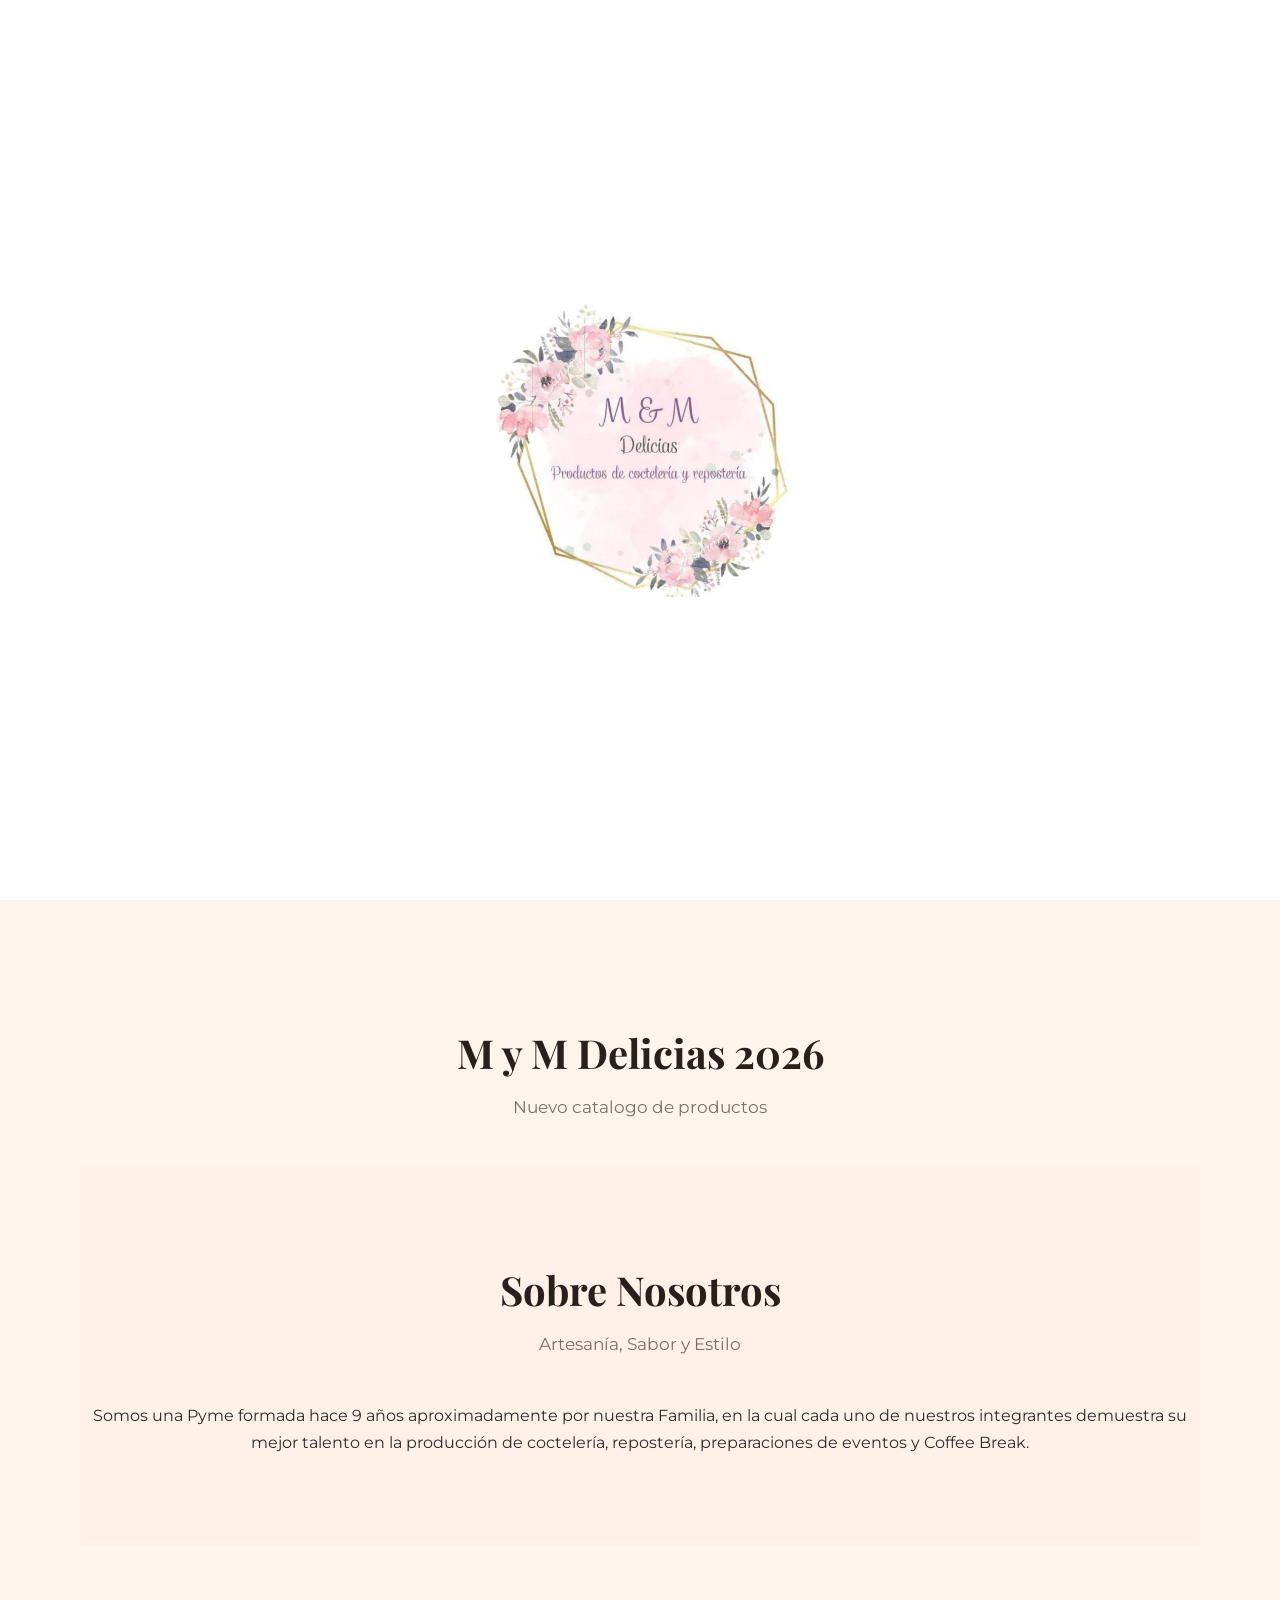
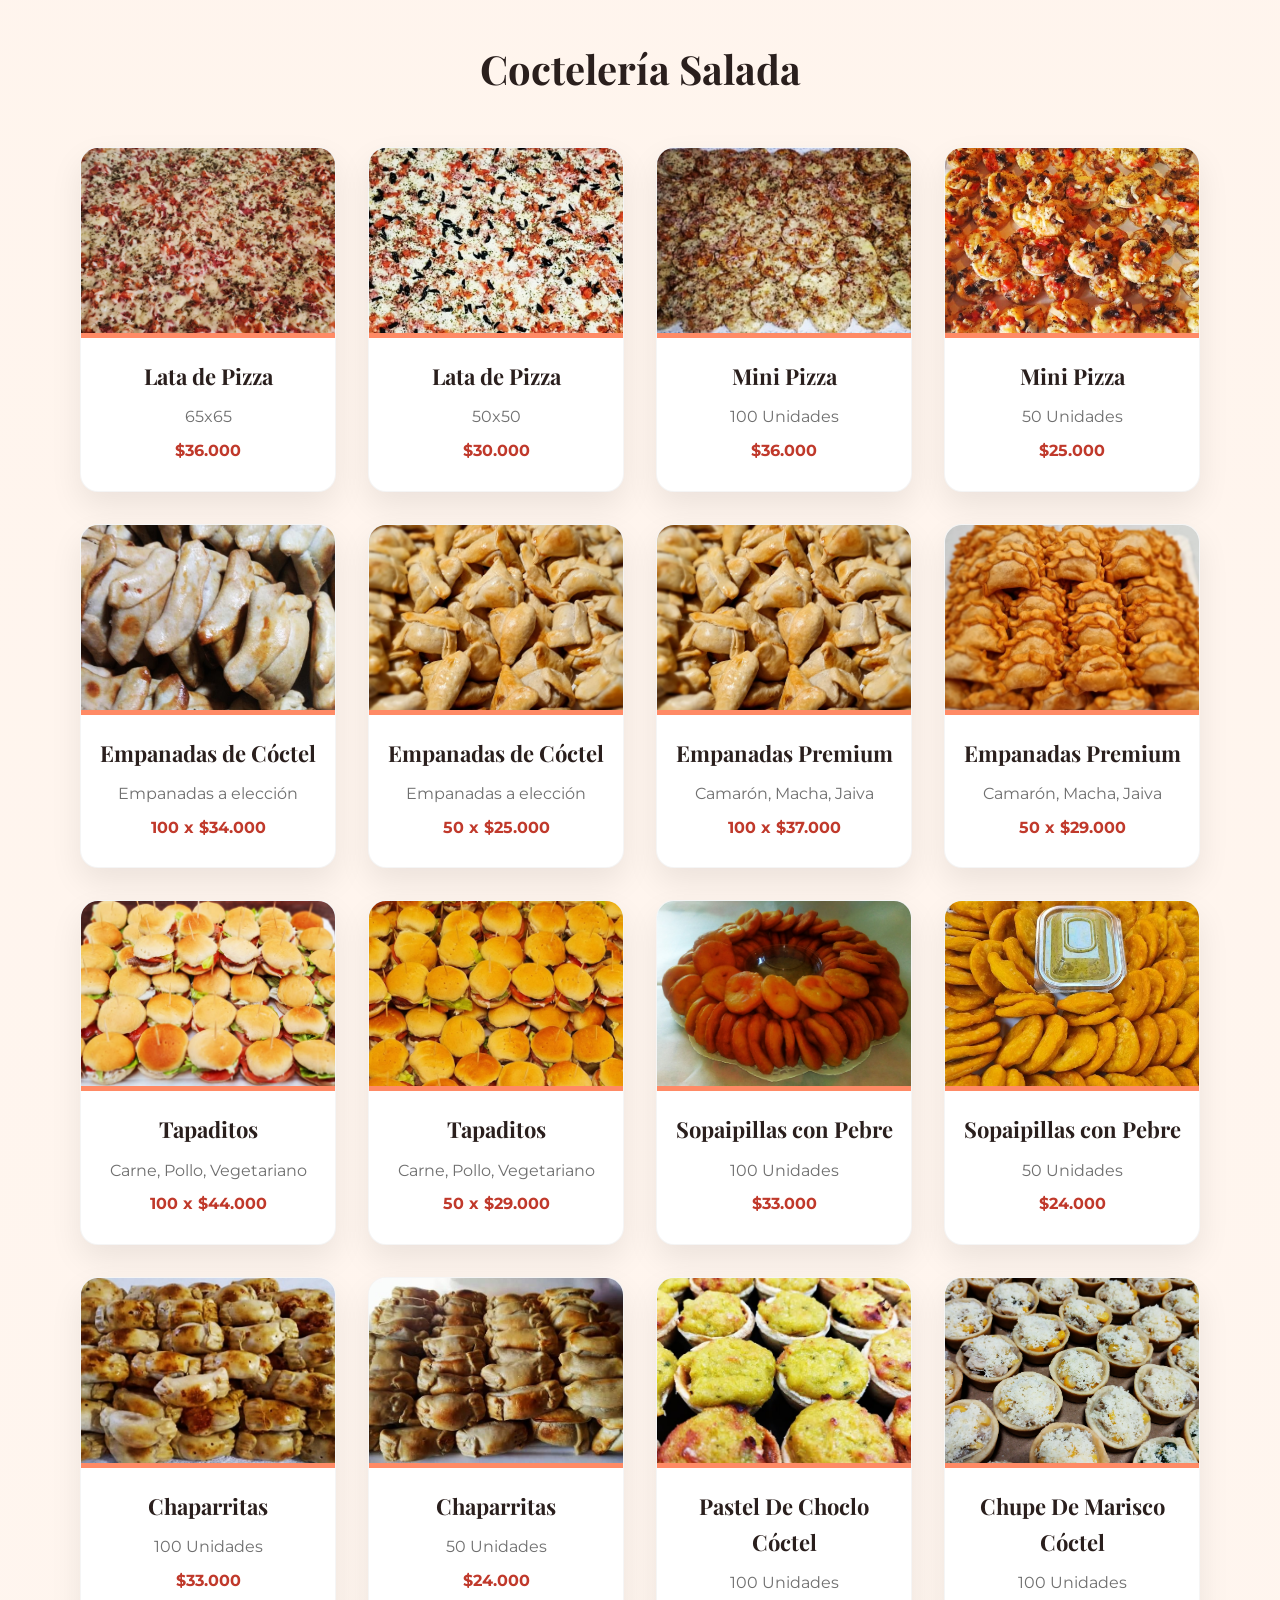
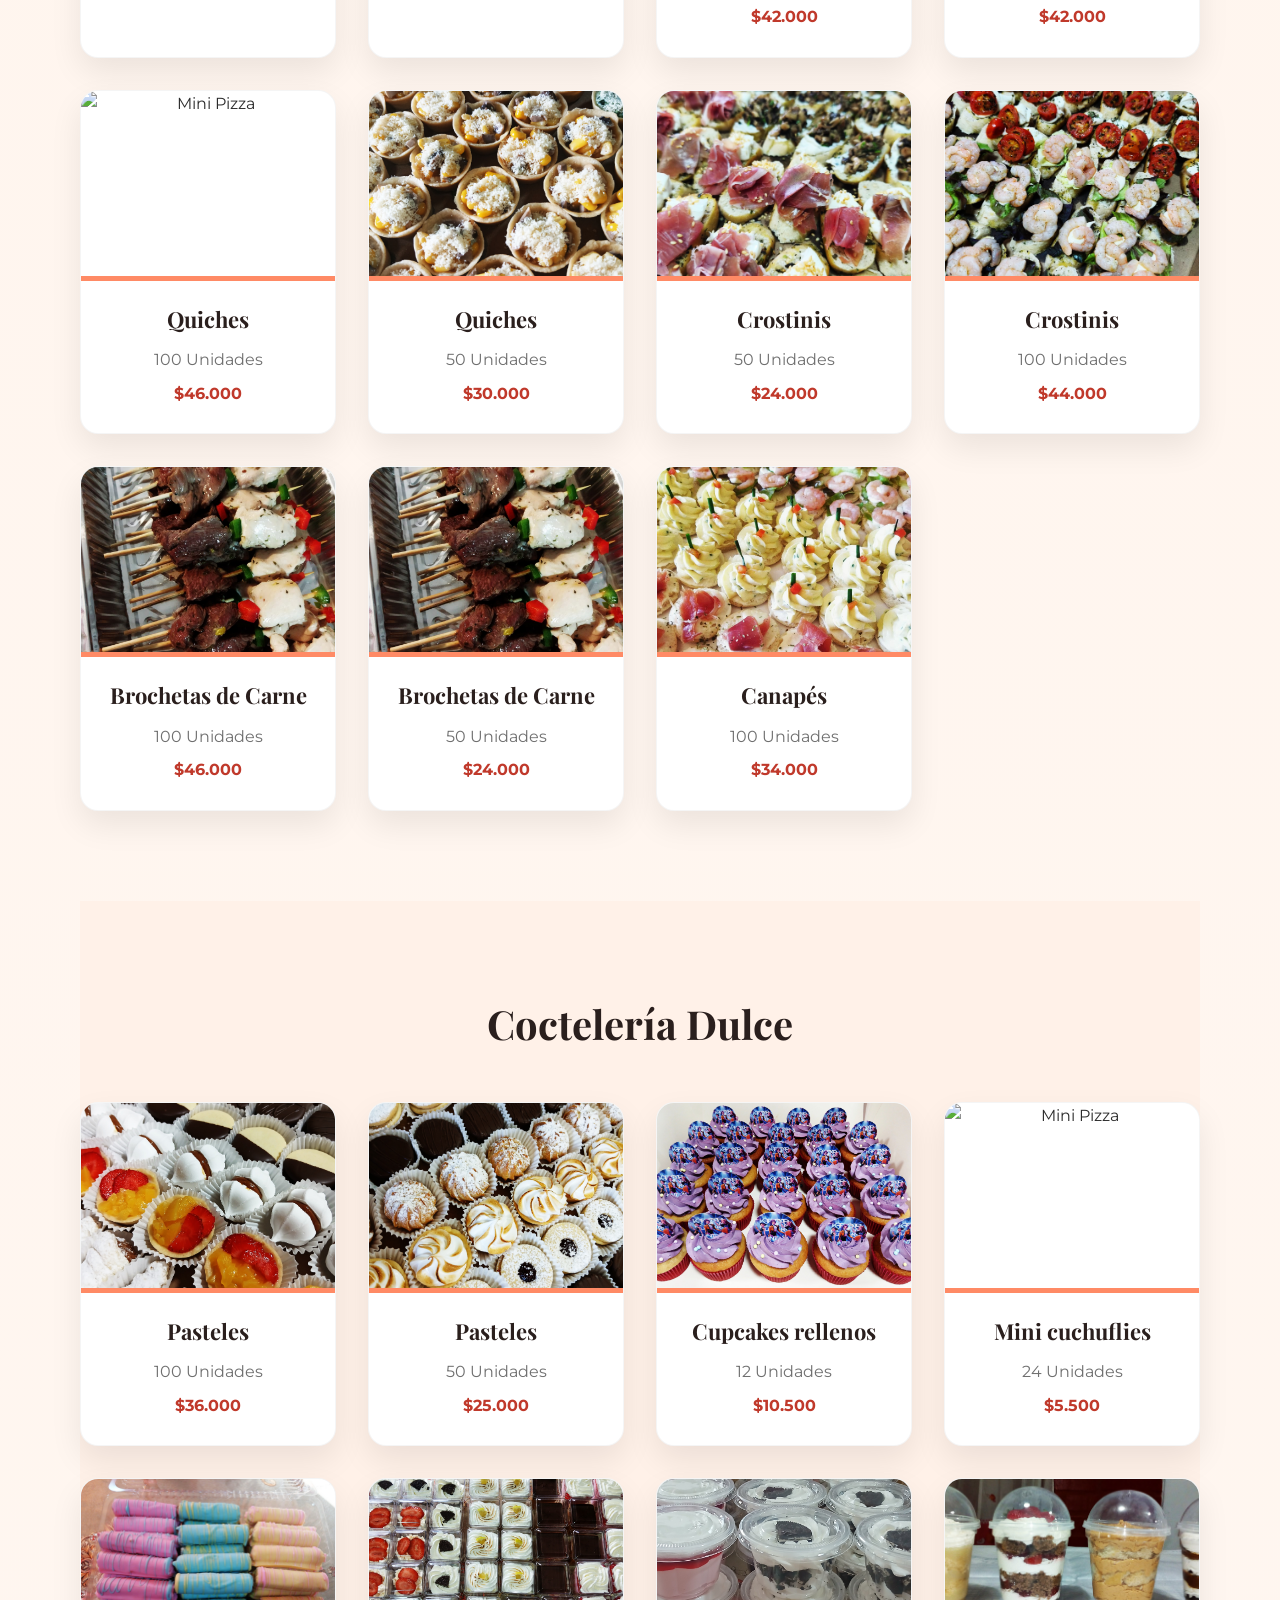
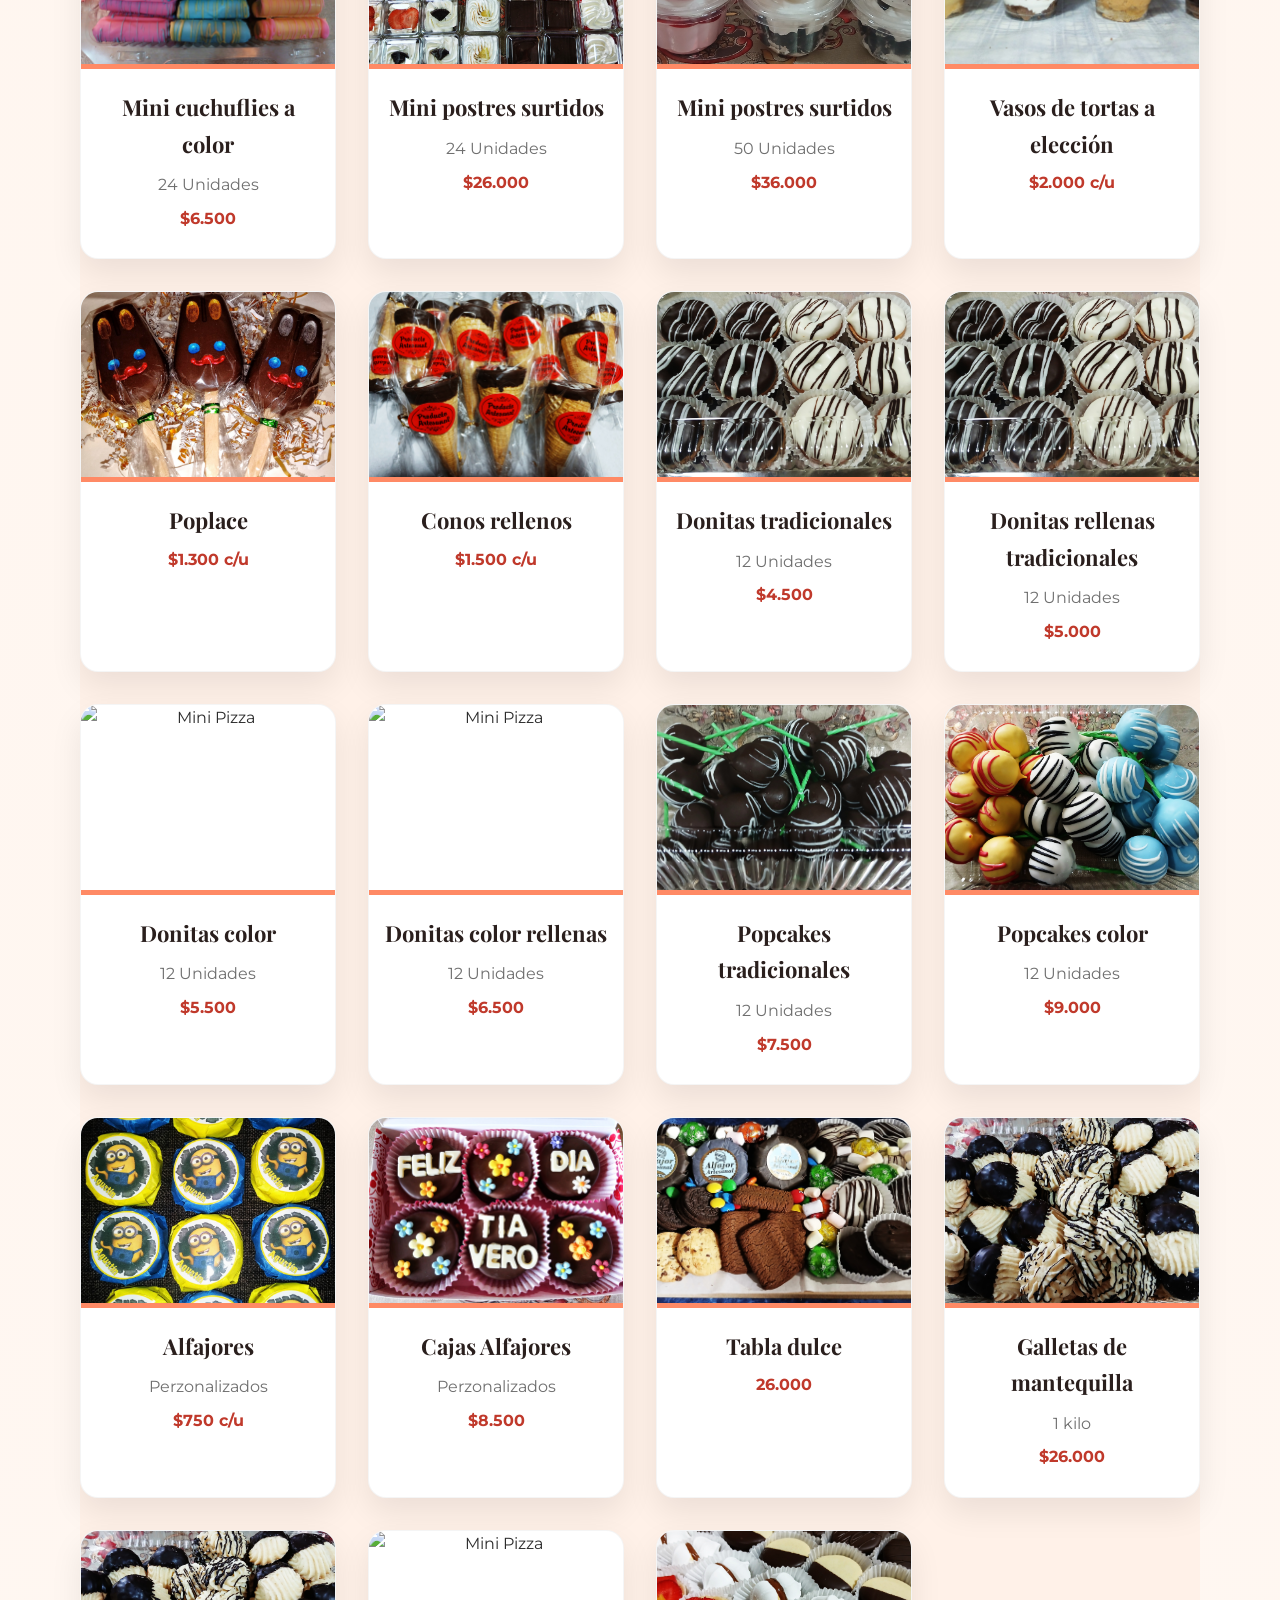
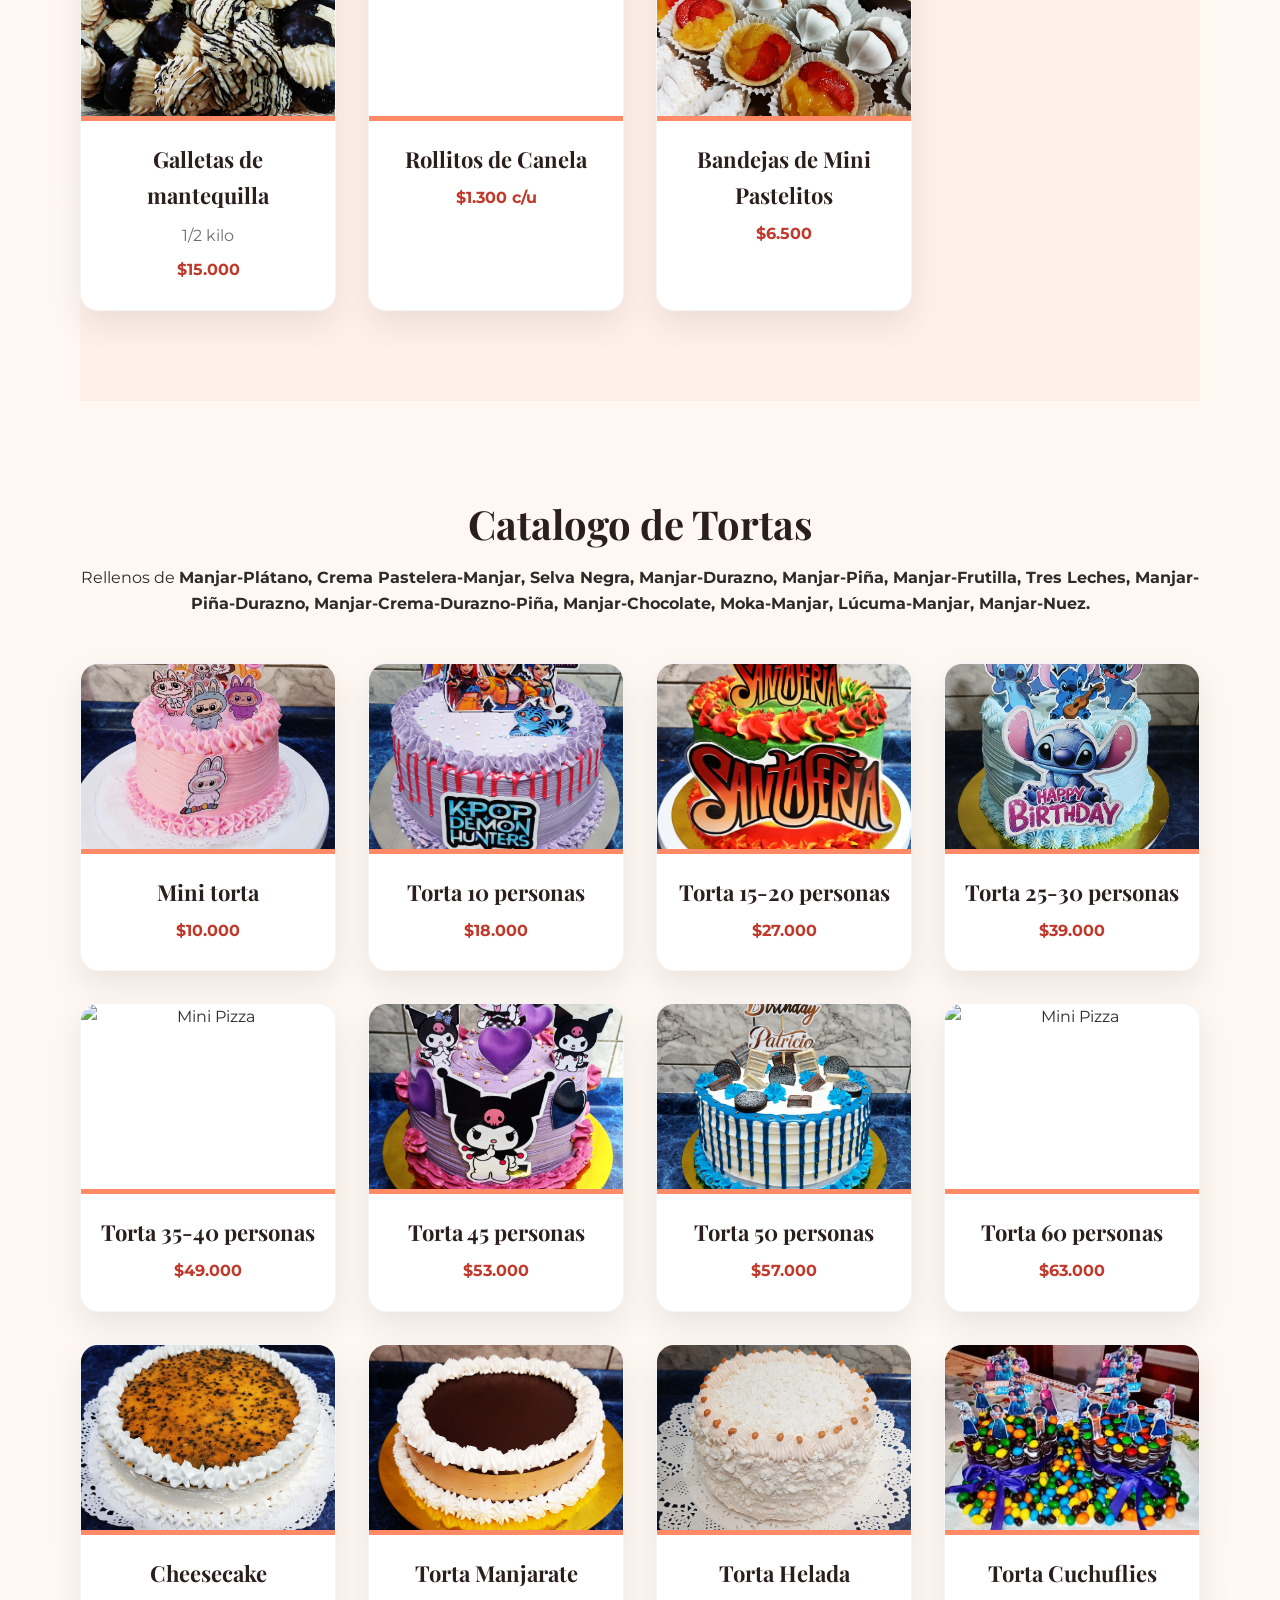
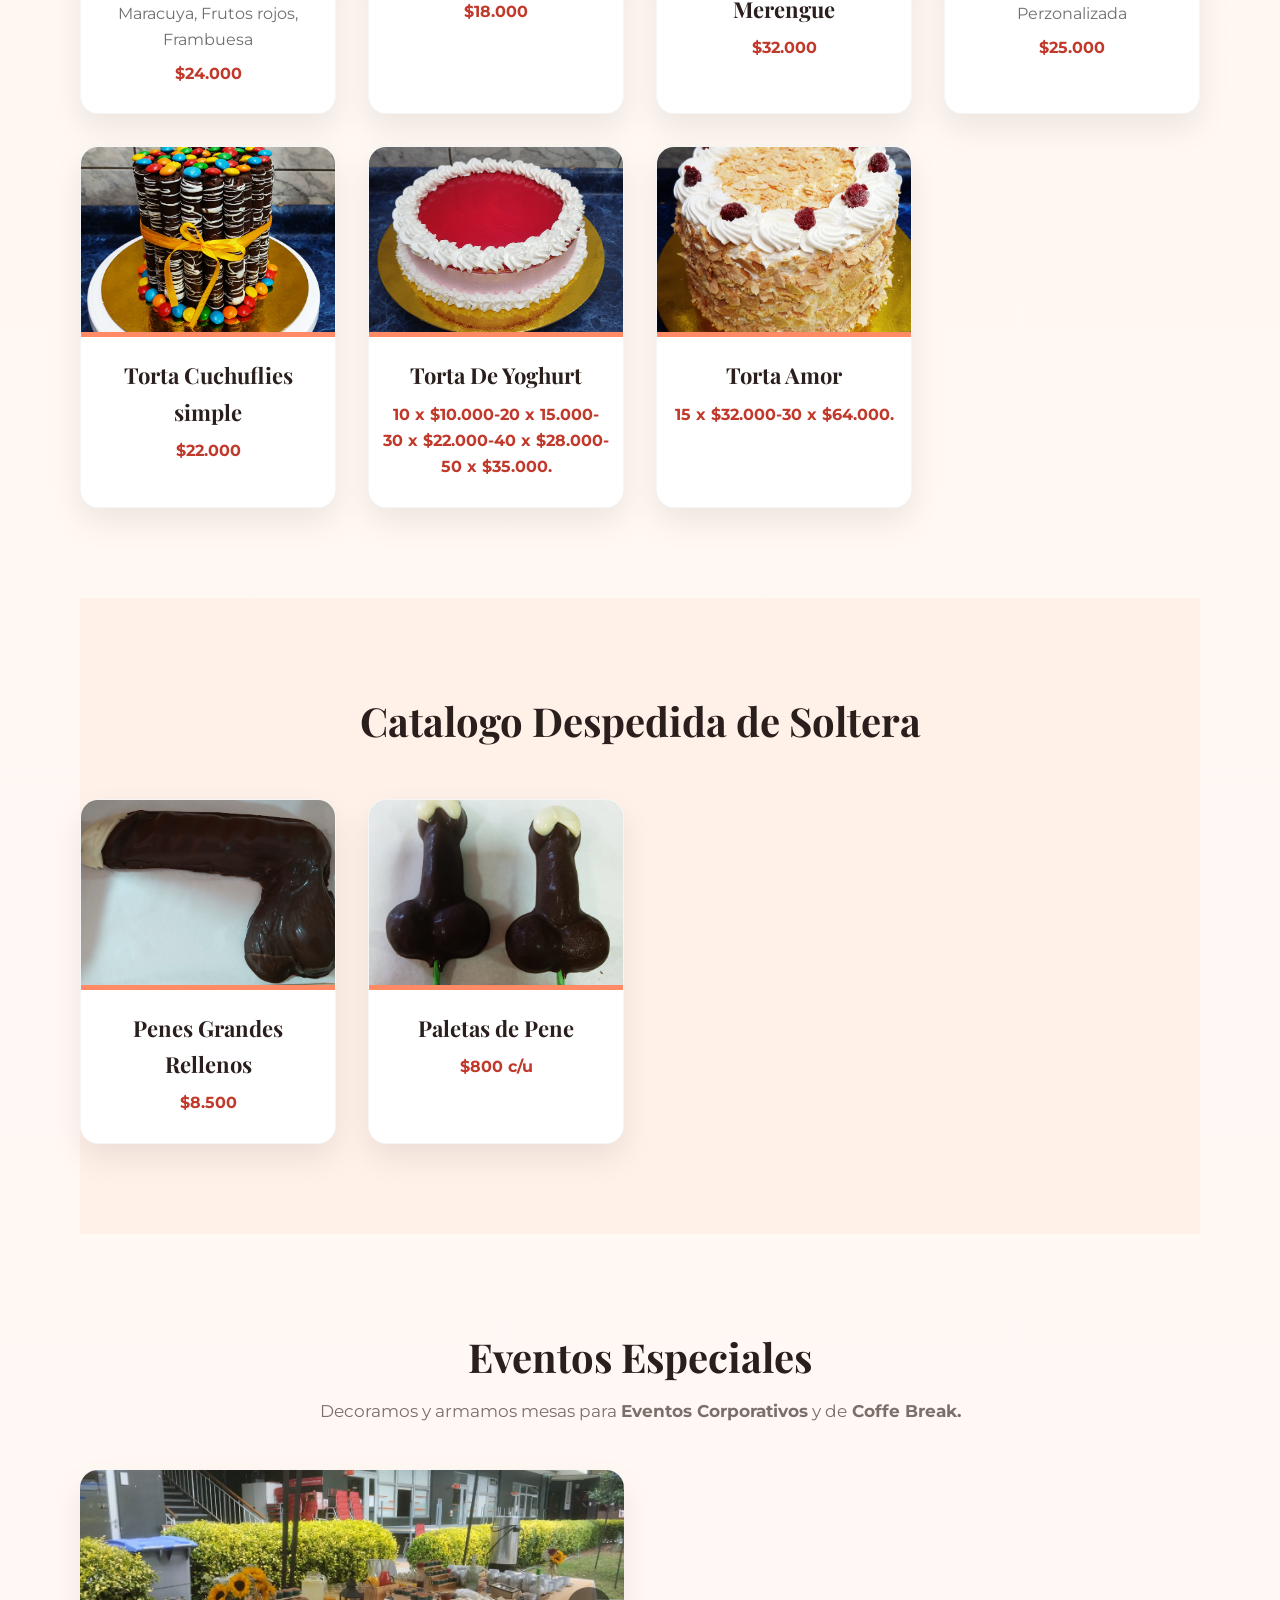
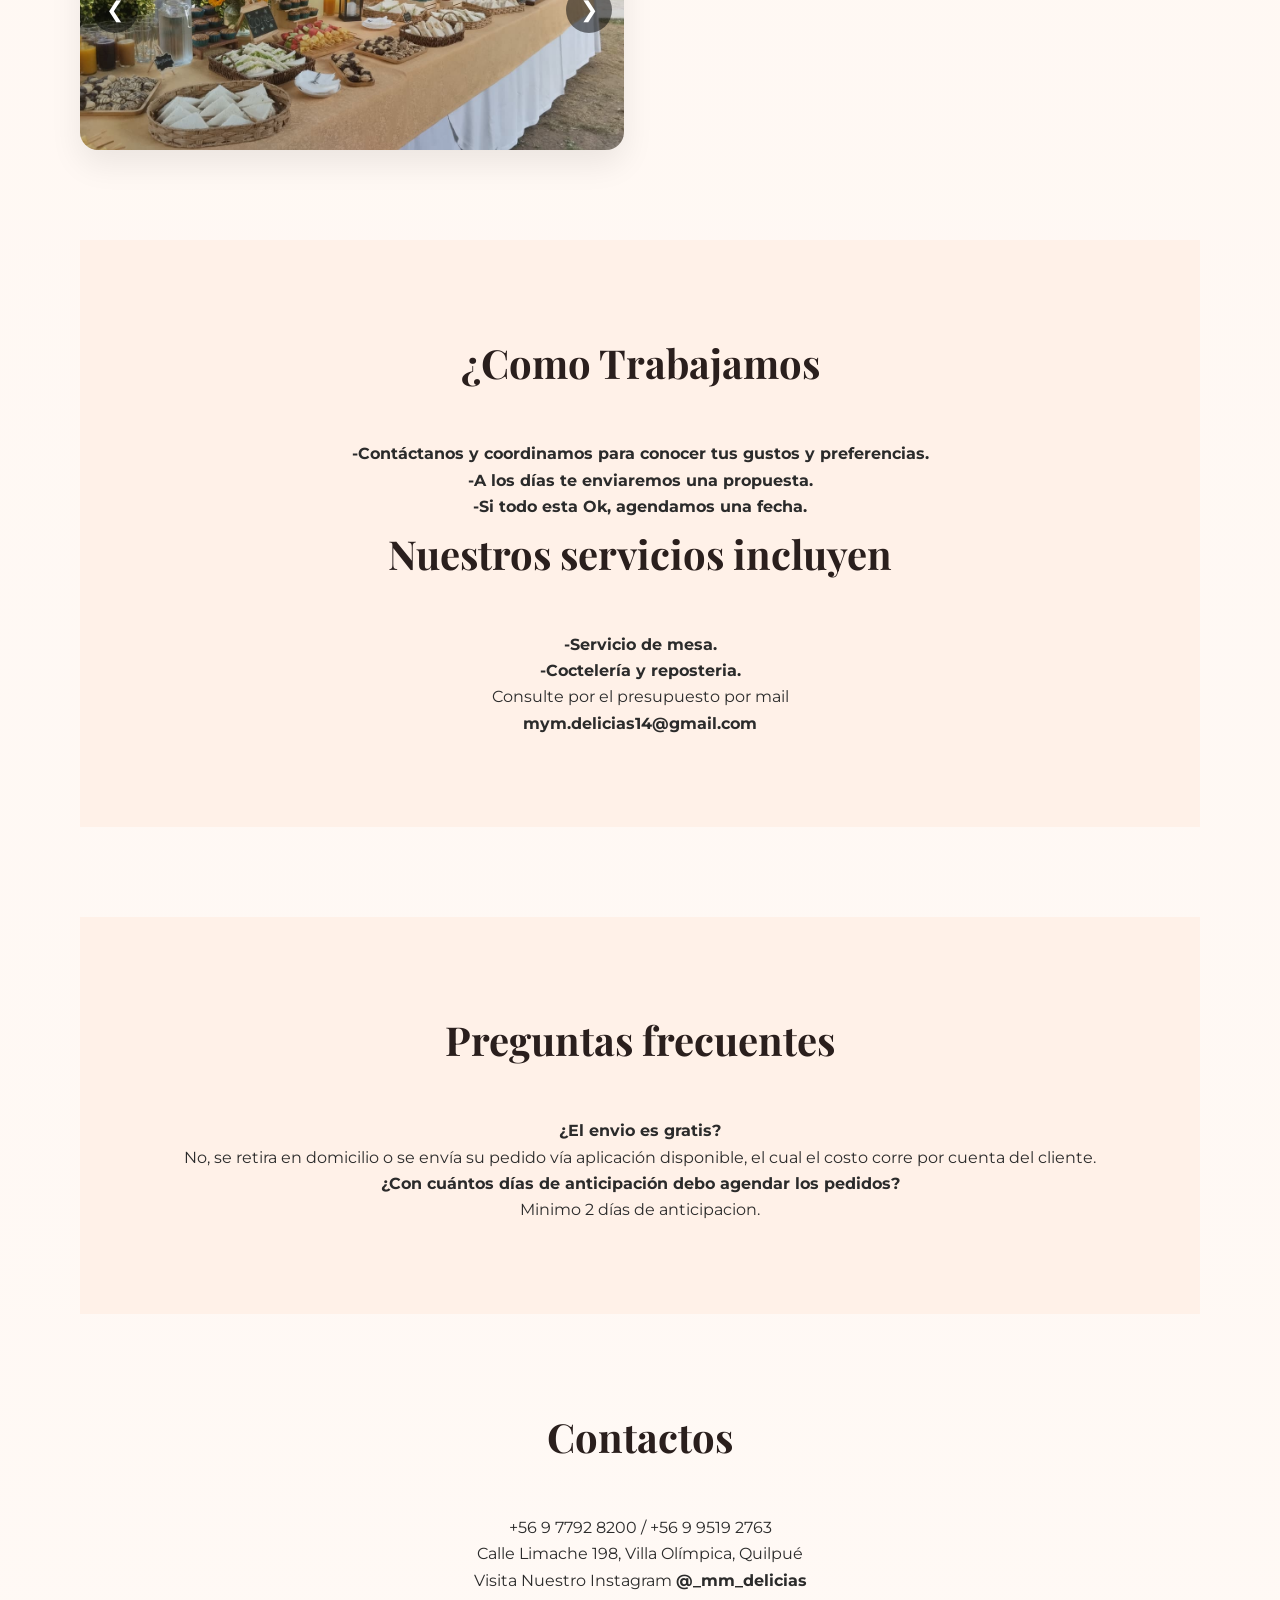
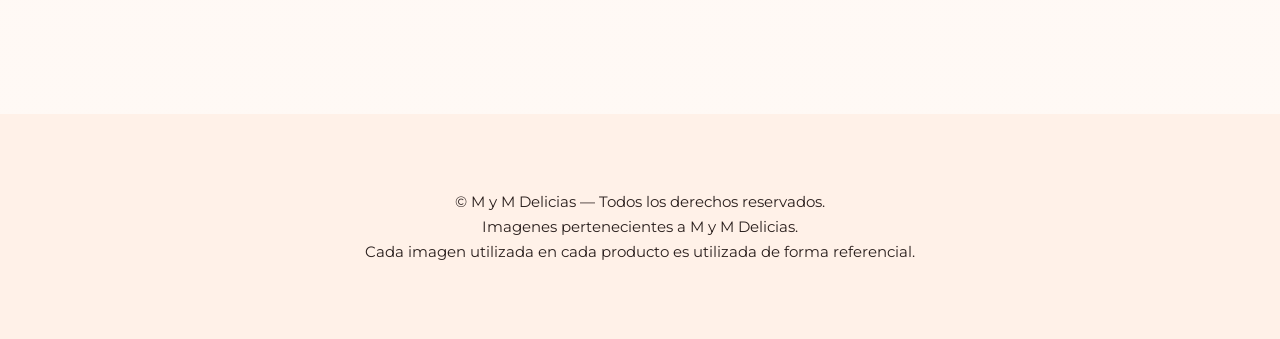
==== index.html @ 72df2231 "logo" ====
<!doctype html>
<html lang="es">

<head>
    <meta charset="utf-8" />
    <meta name="viewport" content="width=device-width, initial-scale=1" />
    <title>M y M Delicias — Repostería y Coctelería</title>

    <link rel="preconnect" href="https://fonts.googleapis.com">
    <link
        href="https://fonts.googleapis.com/css2?family=Montserrat:wght@300;400;600;700&family=Playfair+Display:wght@400;700&display=swap"
        rel="stylesheet">

    <link rel="stylesheet" href="style.css">
</head>

<body>
    <!-- SECCIÓN LOGO INICIAL -->
<section class="hero-logo">
  <img src="assets/logo.jpg" alt="Logo del sitio" class="logo-principal">
</section>


    <main class="container">
        <section id="sobre" class="section">
            <div class="section-head">
                <h2>M y M Delicias 2026</h2>
                <div class="muted">Nuevo catalogo de productos</div>
            </div>

            <section id="sobre" class="section">
                <div class="section-head">
                    <h2>Sobre Nosotros</h2>
                    <div class="muted">Artesanía, Sabor y Estilo</div>
                </div>

                <p>
                    Somos una Pyme formada hace 9 años aproximadamente por nuestra Familia, en la cual cada uno de
                    nuestros
                    integrantes demuestra su mejor talento en la producción de coctelería, repostería, preparaciones de
                    eventos y Coffee Break.
                </p>
            </section>

            <section id="salada" class="section">
                <div class="section-head">
                    <h2>Coctelería Salada</h2>
                </div>

                <div class="cards">

                    <article class="card">
                        <img src="assets/latapizza.jpeg" class="card-img" alt="Canapés">
                        <h4>Lata de Pizza</h4>
                        <p>65x65</p>
                        <p class="precio">$36.000</p>
                    </article>

                    <article class="card">
                        <img src="assets/latapizza2.jpeg" class="card-img" alt="Canapés">
                        <h4>Lata de Pizza</h4>
                        <p>50x50</p>
                        <p class="precio">$30.000</p>
                    </article>

                    <article class="card">
                        <img src="assets/minipizza.jpeg" class="card-img" alt="Canapés">
                        <h4>Mini Pizza</h4>
                        <p>100 Unidades</p>
                        <p class="precio"> $36.000</p>
                    </article>

                    <article class="card">
                        <img src="assets/minipizza2.jpeg" class="card-img" alt="Canapés">
                        <h4>Mini Pizza</h4>
                        <p>50 Unidades</p>
                        <p class="precio"> $25.000</p>
                    </article>


                    <article class="card">
                        <img src="assets/empanadas1.jpeg" class="card-img" alt="Empanadas">
                        <h4>Empanadas de Cóctel</h4>
                        <p>Empanadas a elección</p>
                        <p class="precio">100 x $34.000</p>
                    </article>

                    <article class="card">
                        <img src="assets/empanadas2.jpeg" class="card-img" alt="Empanadas">
                        <h4>Empanadas de Cóctel</h4>
                        <p>Empanadas a elección</p>
                        <p class="precio">50 x $25.000</p>
                    </article>

                    <article class="card">
                        <img src="assets/empanadas2.jpeg" class="card-img" alt="Tapaditos">
                        <h4>Empanadas Premium</h4>
                        <p>Camarón, Macha, Jaiva</p>
                        <p class="precio">100 x $37.000</p>
                    </article>

                    <article class="card">
                        <img src="assets/empanadas3.jpeg" class="card-img" alt="Tapaditos">
                        <h4>Empanadas Premium</h4>
                        <p>Camarón, Macha, Jaiva</p>
                        <p class="precio">50 x $29.000</p>
                    </article>

                    <article class="card">
                        <img src="assets/tapaditos2.jpeg" class="card-img" alt="Mini Pizza">
                        <h4>Tapaditos</h4>
                        <p>Carne, Pollo, Vegetariano</p>
                        <p class="precio">100 x $44.000</p>
                    </article>

                    <article class="card">
                        <img src="assets/tapaditos1.jpeg" class="card-img" alt="Mini Pizza">
                        <h4>Tapaditos</h4>
                        <p>Carne, Pollo, Vegetariano</p>
                        <p class="precio">50 x $29.000</p>
                    </article>

                    <article class="card">
                        <img src="assets/sopapebre.jpg" class="card-img" alt="Tabla de quesos">
                        <h4>Sopaipillas con Pebre</h4>
                        <p>100 Unidades</p>
                        <p class="precio"> $33.000</p>
                    </article>
                    <article class="card">
                        <img src="assets/sopaipebre.jpeg" class="card-img" alt="Tabla de quesos">
                        <h4>Sopaipillas con Pebre</h4>
                        <p>50 Unidades</p>
                        <p class="precio"> $24.000</p>
                    </article>

                    <article class="card">
                        <img src="assets/chaparritas.jpeg" class="card-img" alt="Mini Pizza">
                        <h4>Chaparritas</h4>
                        <p>100 Unidades</p>
                        <p class="precio"> $33.000</p>
                    </article>
                    <article class="card">
                        <img src="assets/chapa.jpg" class="card-img" alt="Mini Pizza">
                        <h4>Chaparritas</h4>
                        <p>50 Unidades</p>
                        <p class="precio"> $24.000</p>
                    </article>

                    <article class="card">
                        <img src="assets/pastelchoclo.jpg" class="card-img" alt="Mini Pizza">
                        <h4>Pastel De Choclo Cóctel</h4>
                        <p>100 Unidades</p>
                        <p class="precio">$42.000</p>
                    </article>

                    <article class="card">
                        <img src="assets/chupe.jpg" class="card-img" alt="Mini Pizza">
                        <h4>Chupe De Marisco Cóctel</h4>
                        <p>100 Unidades</p>
                        <p class="precio">$42.000</p>
                    </article>

                    <article class="card">
                        <img src="assets/quiches.jpg" class="card-img" alt="Mini Pizza">
                        <h4>Quiches</h4>
                        <p>100 Unidades</p>
                        <p class="precio">$46.000</p>
                    </article>
                    <article class="card">
                        <img src="assets/quices.jpg" class="card-img" alt="Mini Pizza">
                        <h4>Quiches</h4>
                        <p>50 Unidades</p>
                        <p class="precio">$30.000</p>
                    </article>
                    <article class="card">
                        <img src="assets/crostinis2.jpeg" class="card-img" alt="Mini Pizza">
                        <h4>Crostinis</h4>
                        <p>50 Unidades</p>
                        <p class="precio">$24.000</p>
                    </article>
                    <article class="card">
                        <img src="assets/crostinis.jpeg" class="card-img" alt="Mini Pizza">
                        <h4>Crostinis</h4>
                        <p>100 Unidades</p>
                        <p class="precio">$44.000</p>
                    </article>
                    <article class="card">
                        <img src="assets/carne.jpeg" class="card-img" alt="Mini Pizza">
                        <h4>Brochetas de Carne</h4>
                        <p>100 Unidades</p>
                        <p class="precio">$46.000</p>
                    </article>
                    <article class="card">
                        <img src="assets/carne.jpeg" class="card-img" alt="Mini Pizza">
                        <h4>Brochetas de Carne</h4>
                        <p>50 Unidades</p>
                        <p class="precio">$24.000</p>
                    </article>
                    <article class="card">
                        <img src="assets/canapes.jpeg" class="card-img" alt="Mini Pizza">
                        <h4>Canapés</h4>
                        <p>100 Unidades</p>
                        <p class="precio">$34.000</p>
                    </article>



                </div>
            </section>

            <section id="dulce" class="section">
                <div class="section-head">
                    <h2>Coctelería Dulce</h2>
                </div>

                <div class="cards">

                    <article class="card">
                        <img src="assets/pastelitos.jpg" class="card-img" alt="Mini Pizza">
                        <h4>Pasteles</h4>
                        <p>100 Unidades</p>
                        <p class="precio">$36.000</p>
                    </article>

                    <article class="card">
                        <img src="assets/pastelitos2.jpg" class="card-img" alt="Mini Pizza">
                        <h4>Pasteles</h4>
                        <p>50 Unidades</p>
                        <p class="precio">$25.000</p>
                    </article>

                    <article class="card">
                        <img src="assets/cupcake.jpg" class="card-img" alt="Mini Pizza">
                        <h4>Cupcakes rellenos</h4>
                        <p>12 Unidades</p>
                        <p class="precio">$10.500</p>
                    </article>
                    <article class="card">
                        <img src="assets/cuchutradi.jpg" class="card-img" alt="Mini Pizza">
                        <h4>Mini cuchuflies</h4>
                        <p>24 Unidades</p>
                        <p class="precio">$5.500</p>
                    </article>
                    <article class="card">
                        <img src="assets/cuchucolor.jpg" class="card-img" alt="Mini Pizza">
                        <h4>Mini cuchuflies a color</h4>
                        <p>24 Unidades</p>
                        <p class="precio">$6.500</p>
                    </article>
                    </article>
                    <article class="card">
                        <img src="assets/postres.jpg" class="card-img" alt="Mini Pizza">
                        <h4>Mini postres surtidos</h4>
                        <p>24 Unidades</p>
                        <p class="precio">$26.000</p>
                    </article>
                    </article>
                    <article class="card">
                        <img src="assets/postres50.jpg" class="card-img" alt="Mini Pizza">
                        <h4>Mini postres surtidos</h4>
                        <p>50 Unidades</p>
                        <p class="precio">$36.000</p>
                    </article>
                    </article>
                    <article class="card">
                        <img src="assets/tortasvaso.jpg" class="card-img" alt="Mini Pizza">
                        <h4>Vasos de tortas a elección</h4>
                        <p class="precio">$2.000 c/u</p>
                    </article>
                    </article>
                    <article class="card">
                        <img src="assets/poplide.jpg" class="card-img" alt="Mini Pizza">
                        <h4>Poplace</h4>
                        <p class="precio">$1.300 c/u</p>
                    </article>
                    </article>
                    <article class="card">
                        <img src="assets/conosrelleno.jpg" class="card-img" alt="Mini Pizza">
                        <h4>Conos rellenos</h4>
                        <p class="precio">$1.500 c/u</p>
                    </article>
                    </article>
                    <article class="card">
                        <img src="assets/donastradi.jpg" class="card-img" alt="Mini Pizza">
                        <h4>Donitas tradicionales</h4>
                        <p>12 Unidades</p>
                        <p class="precio">$4.500</p>
                    </article>
                    </article>
                    <article class="card">
                        <img src="assets/donastradi.jpg" class="card-img" alt="Mini Pizza">
                        <h4>Donitas rellenas tradicionales</h4>
                        <p>12 Unidades</p>
                        <p class="precio">$5.000</p>
                    </article>
                    </article>
                    <article class="card">
                        <img src="assets/donascolor.jpg" class="card-img" alt="Mini Pizza">
                        <h4>Donitas color</h4>
                        <p>12 Unidades</p>
                        <p class="precio">$5.500</p>
                    </article>
                    </article>
                    <article class="card">
                        <img src="assets/donascolor.jpg" class="card-img" alt="Mini Pizza">
                        <h4>Donitas color rellenas</h4>
                        <p>12 Unidades</p>
                        <p class="precio">$6.500</p>
                    </article>
                    </article>
                    <article class="card">
                        <img src="assets/popcaketradi.jpg" class="card-img" alt="Mini Pizza">
                        <h4>Popcakes tradicionales</h4>
                        <p>12 Unidades</p>
                        <p class="precio">$7.500</p>
                    </article>
                    </article>
                    <article class="card">
                        <img src="assets/popcakescolor.jpg" class="card-img" alt="Mini Pizza">
                        <h4>Popcakes color</h4>
                        <p>12 Unidades</p>
                        <p class="precio">$9.000</p>
                    </article>
                    </article>
                    <article class="card">
                        <img src="assets/alafajoresperso.jpg" class="card-img" alt="Mini Pizza">
                        <h4>Alfajores</h4>
                        <p>Perzonalizados</p>
                        <p class="precio">$750 c/u</p>
                    </article>
                    </article>
                    <article class="card">
                        <img src="assets/cajaperso.jpg" class="card-img" alt="Mini Pizza">
                        <h4>Cajas Alfajores</h4>
                        <p>Perzonalizados</p>
                        <p class="precio">$8.500</p>
                    </article>
                    </article>
                    <article class="card">
                        <img src="assets/Tabladulce.jpg" class="card-img" alt="Mini Pizza">
                        <h4>Tabla dulce</h4>
                        <p class="precio">26.000</p>
                    </article>
                    </article>
                    <article class="card">
                        <img src="assets/galletasmante.jpg" class="card-img" alt="Mini Pizza">
                        <h4>Galletas de mantequilla</h4>
                        <p>1 kilo</p>
                        <p class="precio">$26.000</p>
                    </article>
                    </article>
                    <article class="card">
                        <img src="assets/galletasmante.jpg" class="card-img" alt="Mini Pizza">
                        <h4>Galletas de mantequilla</h4>
                        <p>1/2 kilo</p>
                        <p class="precio">$15.000</p>
                    </article>
                    </article>
                    <article class="card">
                        <img src="assets/rolloscanela.jpg" class="card-img" alt="Mini Pizza">
                        <h4>Rollitos de Canela</h4>
                        <p class="precio">$1.300 c/u</p>
                    </article>
                    </article>
                    <article class="card">
                        <img src="assets/pastelitos.jpg" class="card-img" alt="Mini Pizza">
                        <h4>Bandejas de Mini Pastelitos</h4>
                        <p class="precio">$6.500</p>
                    </article>
                </div>
            </section>


            <section id="salada" class="section">
                <div class="section-head">
                    <h2>Catalogo de Tortas</h2>
                    <p>Rellenos de <strong>Manjar-Plátano, Crema Pastelera-Manjar, Selva Negra, Manjar-Durazno,
                            Manjar-Piña, Manjar-Frutilla, Tres Leches, Manjar-Piña-Durazno, Manjar-Crema-Durazno-Piña,
                            Manjar-Chocolate, Moka-Manjar, Lúcuma-Manjar, Manjar-Nuez.</strong></p>
                </div>

                <div class="cards">

                    <article class="card">
                        <img src="assets/Minitorta.jpg" class="card-img" alt="Canapés">
                        <h4>Mini torta</h4>
                        <p class="precio">$10.000</p>
                    </article>
                    </article>
                    <article class="card">
                        <img src="assets/torta2.jpg" class="card-img" alt="Mini Pizza">
                        <h4>Torta 10 personas</h4>
                        <p class="precio">$18.000</p>
                    </article>
                    </article>
                    <article class="card">
                        <img src="assets/torta3.jpg" class="card-img" alt="Mini Pizza">
                        <h4>Torta 15-20 personas</h4>
                        <p class="precio">$27.000</p>
                    </article>
                    </article>
                    <article class="card">
                        <img src="assets/torta8.jpg" class="card-img" alt="Mini Pizza">
                        <h4>Torta 25-30 personas</h4>
                        <p class="precio">$39.000</p>
                    </article>
                    </article>
                    <article class="card">
                        <img src="assets/torta5.jpg" class="card-img" alt="Mini Pizza">
                        <h4>Torta 35-40 personas</h4>
                        <p class="precio">$49.000</p>
                    </article>
                    </article>
                    <article class="card">
                        <img src="assets/torta6.jpg" class="card-img" alt="Mini Pizza">
                        <h4>Torta 45 personas</h4>
                        <p class="precio">$53.000</p>
                    </article>
                    </article>
                    <article class="card">
                        <img src="assets/torta7.jpg" class="card-img" alt="Mini Pizza">
                        <h4>Torta 50 personas</h4>
                        <p class="precio">$57.000</p>
                    </article>
                    </article>
                    <article class="card">
                        <img src="assets/torta.jpg" class="card-img" alt="Mini Pizza">
                        <h4>Torta 60 personas</h4>
                        <p class="precio">$63.000</p>
                    </article>
                    </article>
                    <article class="card">
                        <img src="assets/maracuya.jpg" class="card-img" alt="Mini Pizza">
                        <h4>Cheesecake</h4>
                        <p>Maracuya, Frutos rojos, Frambuesa</p>
                        <p class="precio">$24.000</p>
                    </article>
                    </article>
                    <article class="card">
                        <img src="assets/tortamanja.jpg" class="card-img" alt="Mini Pizza">
                        <h4>Torta Manjarate</h4>
                        <p class="precio">$18.000</p>
                    </article>
                    </article>
                    <article class="card">
                        <img src="assets/tortahelada.jpg" class="card-img" alt="Mini Pizza">
                        <h4>Torta Helada Merengue</h4>
                        <p class="precio">$32.000</p>
                    </article>
                    </article>
                    <article class="card">
                        <img src="assets/cuchuperso.jpg" class="card-img" alt="Mini Pizza">
                        <h4>Torta Cuchuflies</h4>
                        <p>Perzonalizada</p>
                        <p class="precio">$25.000</p>
                    </article>
                    </article>
                    <article class="card">
                        <img src="assets/tortacuchu.jpg" class="card-img" alt="Mini Pizza">
                        <h4>Torta Cuchuflies simple</h4>
                        <p class="precio">$22.000</p>
                    </article>
                    </article>
                    <article class="card">
                        <img src="assets/tortayogur.jpg" class="card-img" alt="Mini Pizza">
                        <h4>Torta De Yoghurt</h4>
                        <p class="precio">10 x $10.000-20 x 15.000- 30 x $22.000-40 x $28.000-50 x $35.000.</p>
                    </article>
                    </article>
                    <article class="card">
                        <img src="assets/torta4.jpg" class="card-img" alt="Mini Pizza">
                        <h4>Torta Amor</h4>
                        <p class="precio">15 x $32.000-30 x $64.000.</p>
                    </article>



                </div>
            </section>
            <section id="salada" class="section">
                <div class="section-head">
                    <h2>Catalogo Despedida de Soltera</h2>
                </div>

                <div class="cards">

                    </article>
                    <article class="card">
                        <img src="assets/relleno.jpg" class="card-img" alt="Mini Pizza">
                        <h4>Penes Grandes Rellenos</h4>
                        <p class="precio">$8.500</p>
                    </article>

                    </article>
                    <article class="card">
                        <img src="assets/paleta.jpg" class="card-img" alt="Mini Pizza">
                        <h4>Paletas de Pene</h4>
                        <p class="precio">$800 c/u</p>
                    </article>
                </div>
            </section>
            <section id="eventos-especiales" class="section">
                <div class="section-head">
                    <h2>Eventos Especiales</h2>
                    <div class="muted">Decoramos y armamos mesas para <strong>Eventos Corporativos</strong> y de<strong>
                            Coffe Break.</strong></div>
                </div>

                <div class="cards">

                    <!-- CARRUSEL -->
                    <div class="carousel">
                        <button class="carousel-btn prev">&#10094;</button>

                        <div class="carousel-track">
                            <div class="carousel-slide">
                                <img src="assets/evento1.jpeg" alt="Evento 1">
                            </div>
                            <div class="carousel-slide">
                                <img src="assets/evento2.jpeg" alt="Evento 2">
                            </div>
                            <div class="carousel-slide">
                                <img src="assets/evento4.jpeg" alt="Evento 3">
                            </div>
                        </div>

                        <button class="carousel-btn next">&#10095;</button>
                    </div>

                </div>
            </section>

            <section id="faq" class="section">
                <div class="section-head">
                    <h2>¿Como Trabajamos</h2>
                </div>
                <p><strong>-Contáctanos y coordinamos para conocer tus gustos y preferencias.</strong></p>
                <p><strong>-A los días te enviaremos una propuesta.</strong></p>
                <p><strong>-Si todo esta Ok, agendamos una fecha.</strong></p>
                <div class="section-head">
                    <h2>Nuestros servicios incluyen</h2>
                </div>
                <p><strong>-Servicio de mesa.</strong></p>
                <p><strong>-Coctelería y reposteria.</strong></p>
                <p>Consulte por el presupuesto por mail</p>
                <p><strong>mym.delicias14@gmail.com</strong></p>



            </section>







            </div>
        </section>
        <!-- =========================== PREGUNTAS FRECUENTES ============================ -->
        <section id="faq" class="section">
            <div class="section-head">
                <h2>Preguntas frecuentes</h2>
            </div>
            <p><strong>¿El envio es gratis?</strong></p>
            <p>No, se retira en domicilio o se envía su pedido vía aplicación disponible, el cual el costo corre por
                cuenta del cliente.</p>
            <p><strong>¿Con cuántos días de anticipación debo agendar los pedidos?</strong></p>
            <p>Minimo 2 días de anticipacion.</p>

        </section> <!-- =========================== CONTACTO ============================ -->
        <section id="contacto" class="section">
            <div class="section-head">
                <h2>Contactos</h2>
            </div>
            <p>+56 9 7792 8200 / +56 9 9519 2763</p>
            <p>Calle Limache 198, Villa Olímpica, Quilpué</p>
            <a href="https://instagram.com/_mm_delicias" target="_blank">
                <p>Visita Nuestro Instagram <strong>@_mm_delicias</strong></p>
            </a>

        </section>
    </main>

    </main>

    <footer>
        <div class="container">
            <p class="muted">© M y M Delicias — Todos los derechos reservados.</p>
            <p>Imagenes pertenecientes a M y M Delicias.</p>
            <p>Cada imagen utilizada en cada producto es utilizada de forma referencial.</p>
        </div>
    </footer>
    <script>
        const track = document.querySelector('.carousel-track');
        const slides = document.querySelectorAll('.carousel-slide');
        const nextBtn = document.querySelector('.carousel-btn.next');
        const prevBtn = document.querySelector('.carousel-btn.prev');

        let index = 0;

        nextBtn.addEventListener('click', () => {
            index = (index + 1) % slides.length;
            track.style.transform = `translateX(-${index * 100}%)`;
        });

        prevBtn.addEventListener('click', () => {
            index = (index - 1 + slides.length) % slides.length;
            track.style.transform = `translateX(-${index * 100}%)`;
        });
    </script>


</body>

</html>
---- style.css ----
/* =======================================
   RESET Y BASE
======================================= */
* {
  margin: 0;
  padding: 0;
  box-sizing: border-box;
}

html, body {
  overflow-x: hidden;
}

body {
  font-family: Montserrat, sans-serif;
  line-height: 1.65;
  color: #2B2B2B; /* texto principal más suave */
  background: linear-gradient(180deg, #FFF4EC 0%, #FFF9F5 100%);
  scroll-behavior: smooth;
}

/* Texto centrado general */
.section p,
footer p,
.section-head {
  text-align: center;
}

img {
  max-width: 100%;
  display: block;
  border-radius: 10px;
}

/* Links */
a {
  text-decoration: none;
  color: inherit;
}

/* =======================================
   CONTENEDOR Y SECCIONES
======================================= */
.container {
  max-width: 1180px;
  margin: 0 auto;
  padding: 30px;
}

.section {
  padding: 90px 0;
}

.section:nth-child(even) {
  background: #FFF1E8; /* fondo alterno más limpio */
}

.section-head {
  margin-bottom: 45px;
}

.section-head h2 {
  font-family: 'Playfair Display', serif;
  font-size: 40px;
  font-weight: 700;
  margin-bottom: 8px;
  color: #2A1F1D; /* marrón gourmet */
}

.section-head .muted {
  color: #7A6F6B; /* gris cálido */
  font-size: 1.05rem;
}

/* =======================================
   GRID DE CARDS
======================================= */
.cards {
  display: grid;
  gap: 32px;
  grid-template-columns: repeat(4, 1fr);
  width: 100%;
}

/* =======================================
   TARJETAS
======================================= */
.card {
  background: #FFFFFF;
  border-radius: 18px;
  padding: 0 0 26px 0;
  box-shadow: 0 14px 32px rgba(0, 0, 0, 0.08);
  text-align: center;
  overflow: hidden;
  transition: 0.28s ease;
  border: 1px solid rgba(0, 0, 0, 0.04); /* borde más fino */
  display: flex;
  flex-direction: column;
}

.card:hover {
  transform: translateY(-7px);
  box-shadow: 0 20px 48px rgba(0, 0, 0, 0.12);
}

.card-img {
  width: 100%;
  height: 190px;
  object-fit: cover;
  border-radius: 0;
  border-bottom: 5px solid #FF8A65; /* coral moderno */
}

/* Título */
.card h4 {
  margin-top: 20px;
  font-family: 'Playfair Display', serif;
  font-size: 22px;
  font-weight: 700;
  color: #2A1F1D;
  padding: 0 14px;
}

/* Descripción */
.card p {
  margin-top: 10px;
  padding: 0 14px;
  font-size: 0.98rem;
  color: #6F6F6F;
}

/* Precio */
.card .precio {
  font-weight: 700;
  color: #C0392B; /* rojo gourmet */
  margin-top: 8px;
  font-size: 1rem;
}

/* =======================================
   FOOTER
======================================= */
footer {
  padding: 45px 0;
  background: #FFF1E8;
  color: #2A1F1D;
  font-size: 0.95rem;
}

/* =======================================
   RESPONSIVE
======================================= */

/* 3 columnas */
@media(max-width: 1130px) {
  .cards {
    grid-template-columns: repeat(3, 1fr);
  }
}

/* 2 columnas (tablets) */
@media(max-width: 900px) {
  .cards {
    grid-template-columns: repeat(2, 1fr);
    gap: 26px;
  }

  .section-head h2 {
    font-size: 34px;
  }

  .card-img {
    height: 180px;
  }
}

/* 2 columnas en móviles */
@media(max-width: 600px) {
  .container {
    padding: 18px;
  }

  .cards {
    grid-template-columns: repeat(2, 1fr) !important;
    gap: 20px !important;
  }

  .card-img {
    height: 150px;
  }

  .section-head h2 {
    font-size: 30px;
  }
}

/* =======================================
   AJUSTE CLAVE – SOLUCIÓN AL TEXTO CORTADO
======================================= */
@media (max-width: 768px) {

  .card {
    height: auto;
    aspect-ratio: auto;
    padding: 14px 12px;
    justify-content: space-between;
  }

  .card-img {
    height: 120px;
    object-fit: cover;
    border-radius: 10px;
    border-bottom: 4px solid #FF8A65;
  }

  .card h4 {
    font-size: 18px;
    margin-top: 12px;
    line-height: 1.15;
  }

  .card p {
    font-size: 0.86rem;
    line-height: 1.25;
    margin-top: 8px;
  }

  .card .precio {
    margin-top: 10px;
    font-size: 0.98rem;
  }
}

/* =======================================
   FORZAR 2 COLUMNAS EN MÓVILES
======================================= */
@media(max-width: 600px) {
  .cards {
    display: grid !important;
    grid-template-columns: repeat(2, 1fr) !important;
  }
}
/* =======================================
   TARJETAS SOLO TEXTO
======================================= */
.card-text {
  justify-content: center;
  padding: 26px 18px;
}

.card-text h4 {
  margin-top: 0;
}

.card-text p {
  margin-top: 14px;
  font-size: 0.95rem;
}
/* =======================================
   CARRUSEL EVENTOS ESPECIALES
======================================= */
.carousel {
  position: relative;
  grid-column: span 2; /* ocupa el lugar de 2 cards */
  overflow: hidden;
  border-radius: 18px;
  box-shadow: 0 14px 32px rgba(0,0,0,0.1);
}

.carousel-track {
  display: flex;
  transition: transform 0.4s ease;
}

.carousel-track img {
  width: 100%;
  flex-shrink: 0;
  height: 260px;
  object-fit: cover;
}

/* Botones */
.carousel-btn {
  position: absolute;
  top: 50%;
  transform: translateY(-50%);
  background: rgba(0,0,0,0.5);
  color: #fff;
  border: none;
  font-size: 26px;
  padding: 10px 14px;
  cursor: pointer;
  border-radius: 50%;
  z-index: 2;
}

.carousel-btn.prev {
  left: 12px;
}

.carousel-btn.next {
  right: 12px;
}

/* Responsive */
@media (max-width: 600px) {
  .carousel {
    grid-column: span 2;
  }

  .carousel-track img {
    height: 180px;
  }
}
.carousel {
  position: relative;
  width: 100%;
  height: 280px;
  overflow: hidden;
  border-radius: 18px;
  box-shadow: 0 14px 32px rgba(0,0,0,0.08);
}

.carousel-track {
  display: flex;
  height: 100%;
  transition: transform 0.4s ease;
}

.carousel-slide {
  min-width: 100%;
  height: 100%;
}

.carousel-slide img {
  width: 100%;
  height: 100%;
  object-fit: cover; /* 🔑 elimina el bloque blanco */
  display: block;
}

.carousel-btn {
  position: absolute;
  top: 50%;
  transform: translateY(-50%);
  background: rgba(0,0,0,0.5);
  color: #fff;
  border: none;
  font-size: 22px;
  padding: 10px 14px;
  cursor: pointer;
  border-radius: 50%;
  z-index: 10;
}

.carousel-btn.prev { left: 12px; }
.carousel-btn.next { right: 12px; }
/* --- SECCIÓN LOGO INICIAL --- */
.hero-logo {
  width: 100%;
  height: 100vh; /* ocupa toda la pantalla */
  display: flex;
  align-items: center;
  justify-content: center;
  background-color: #fff; /* puedes cambiar el color */
}

/* Logo */
.logo-principal {
  width: 300px;       /* tamaño en desktop */
  max-width: 80%;     /* evita que se salga en móvil */
  height: auto;
}

/* Responsive */
@media (max-width: 768px) {
  .logo-principal {
    width: 220px;
  }
}

@media (max-width: 480px) {
  .logo-principal {
    width: 180px;
  }
}
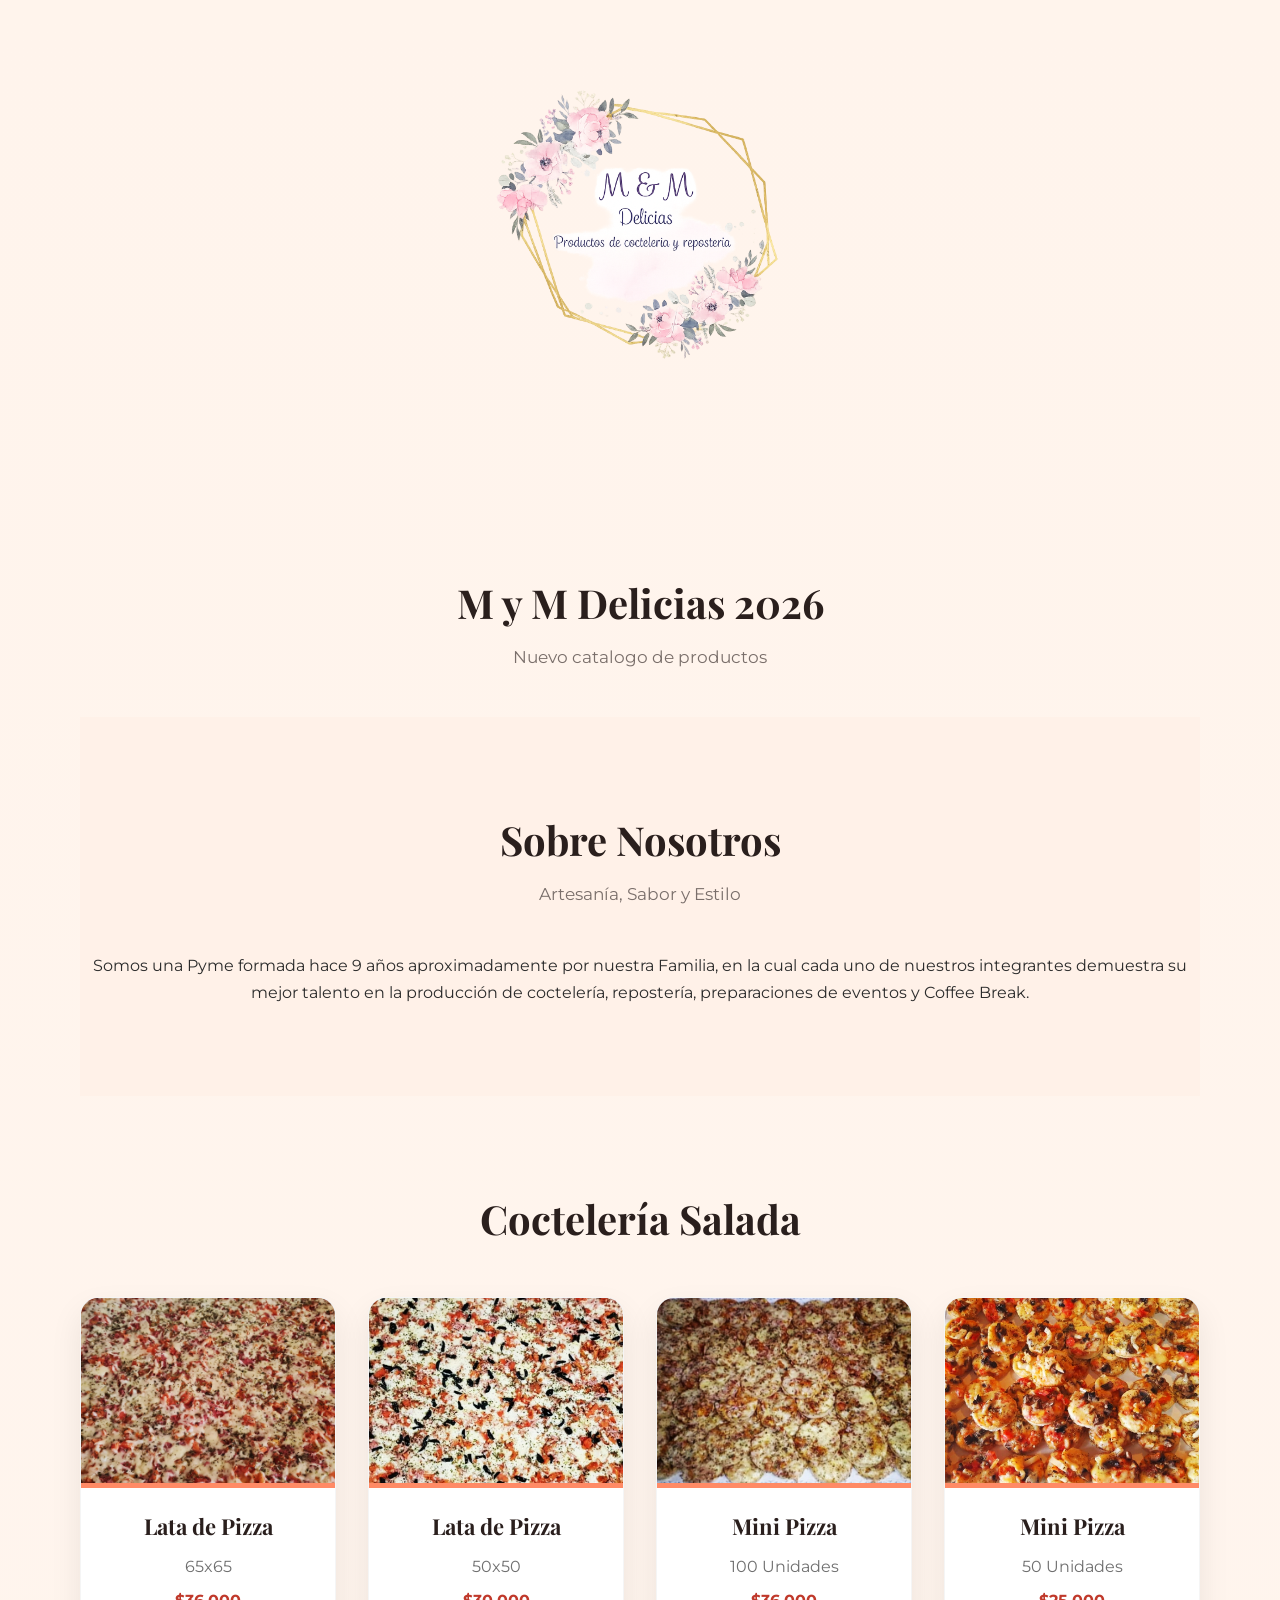
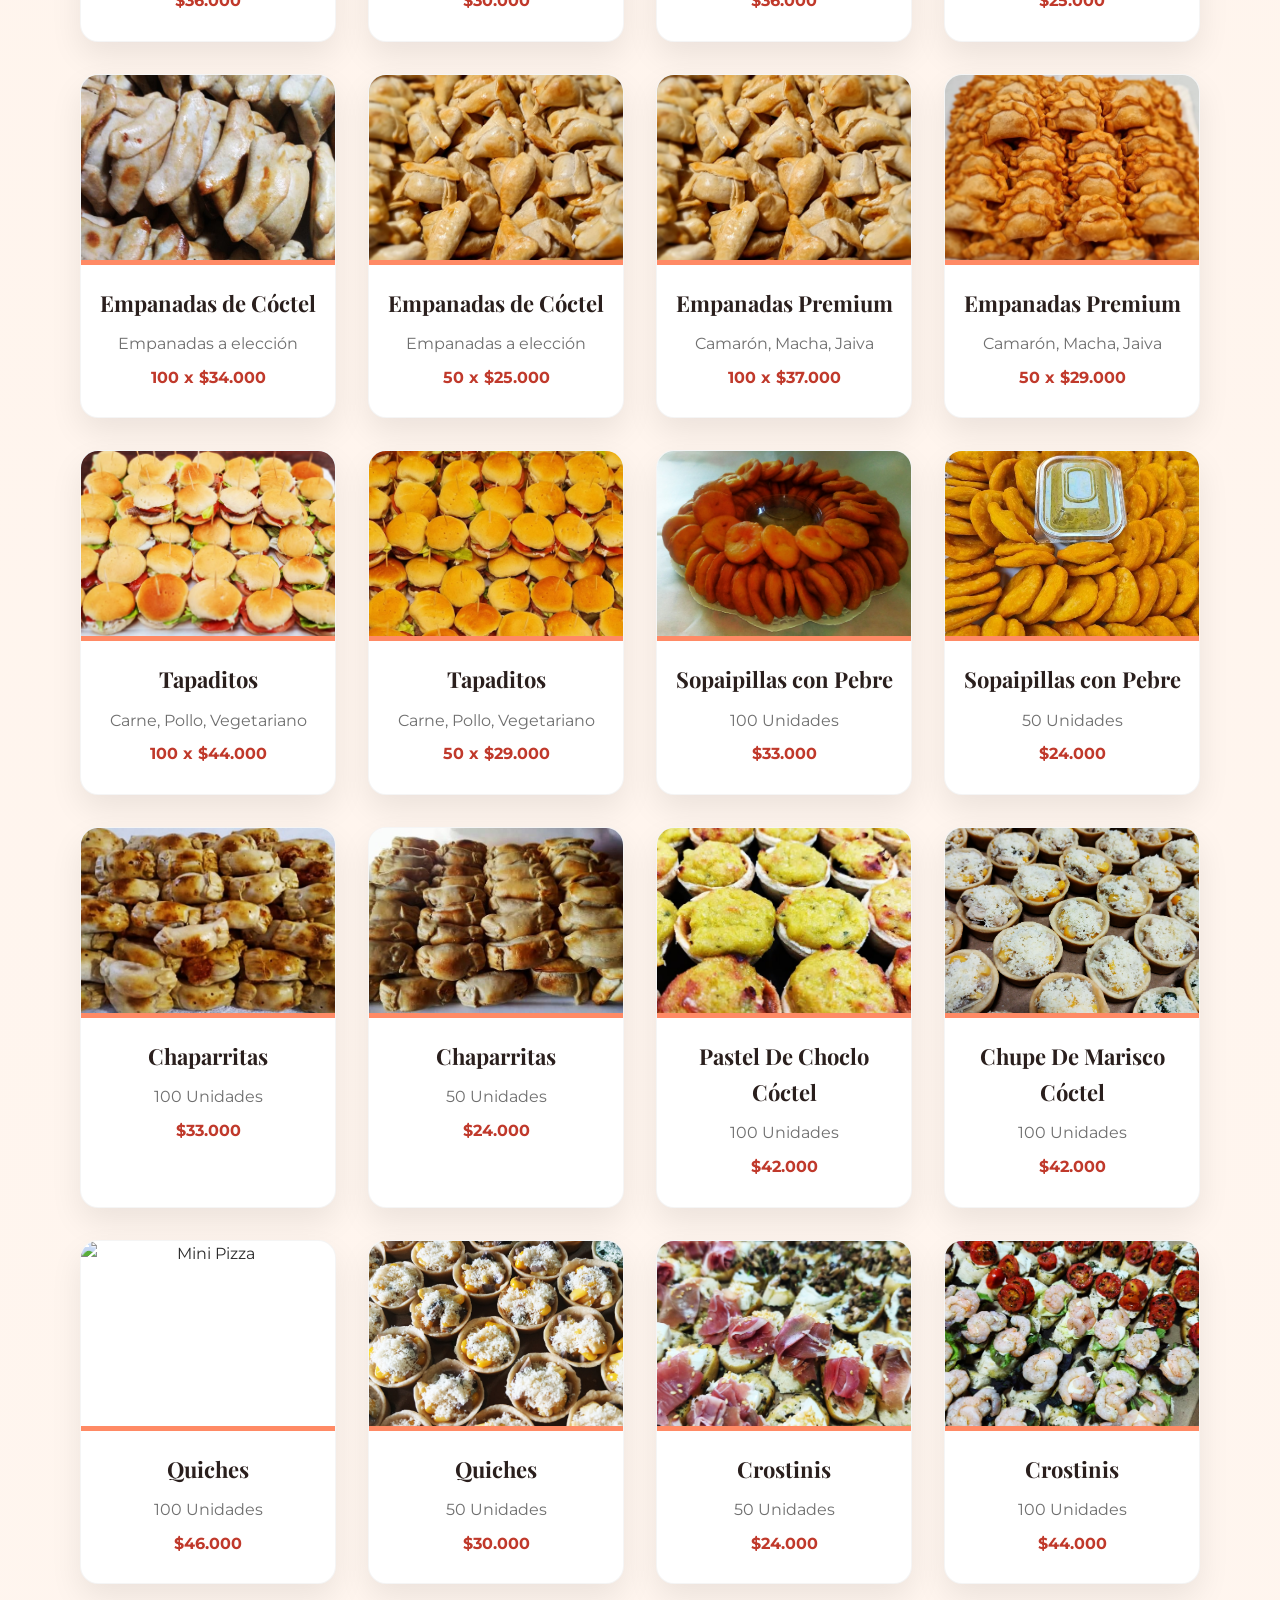
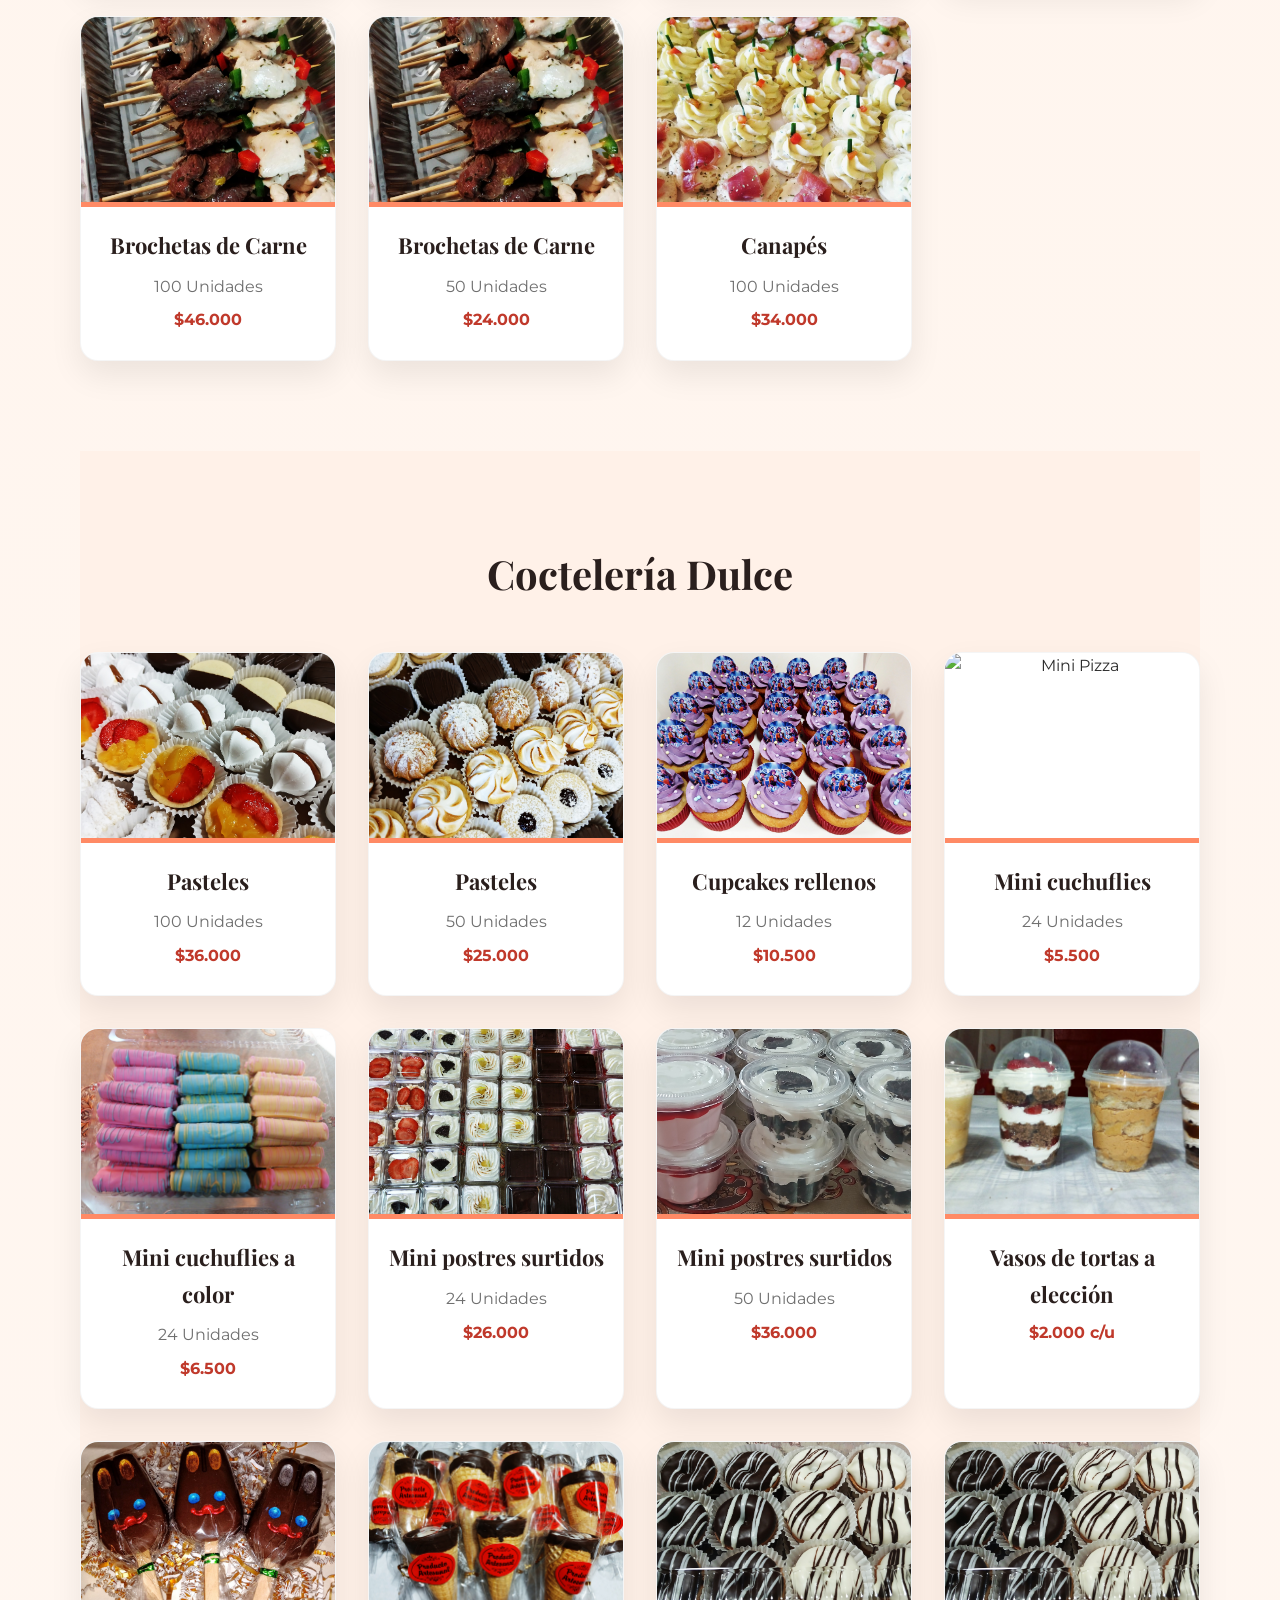
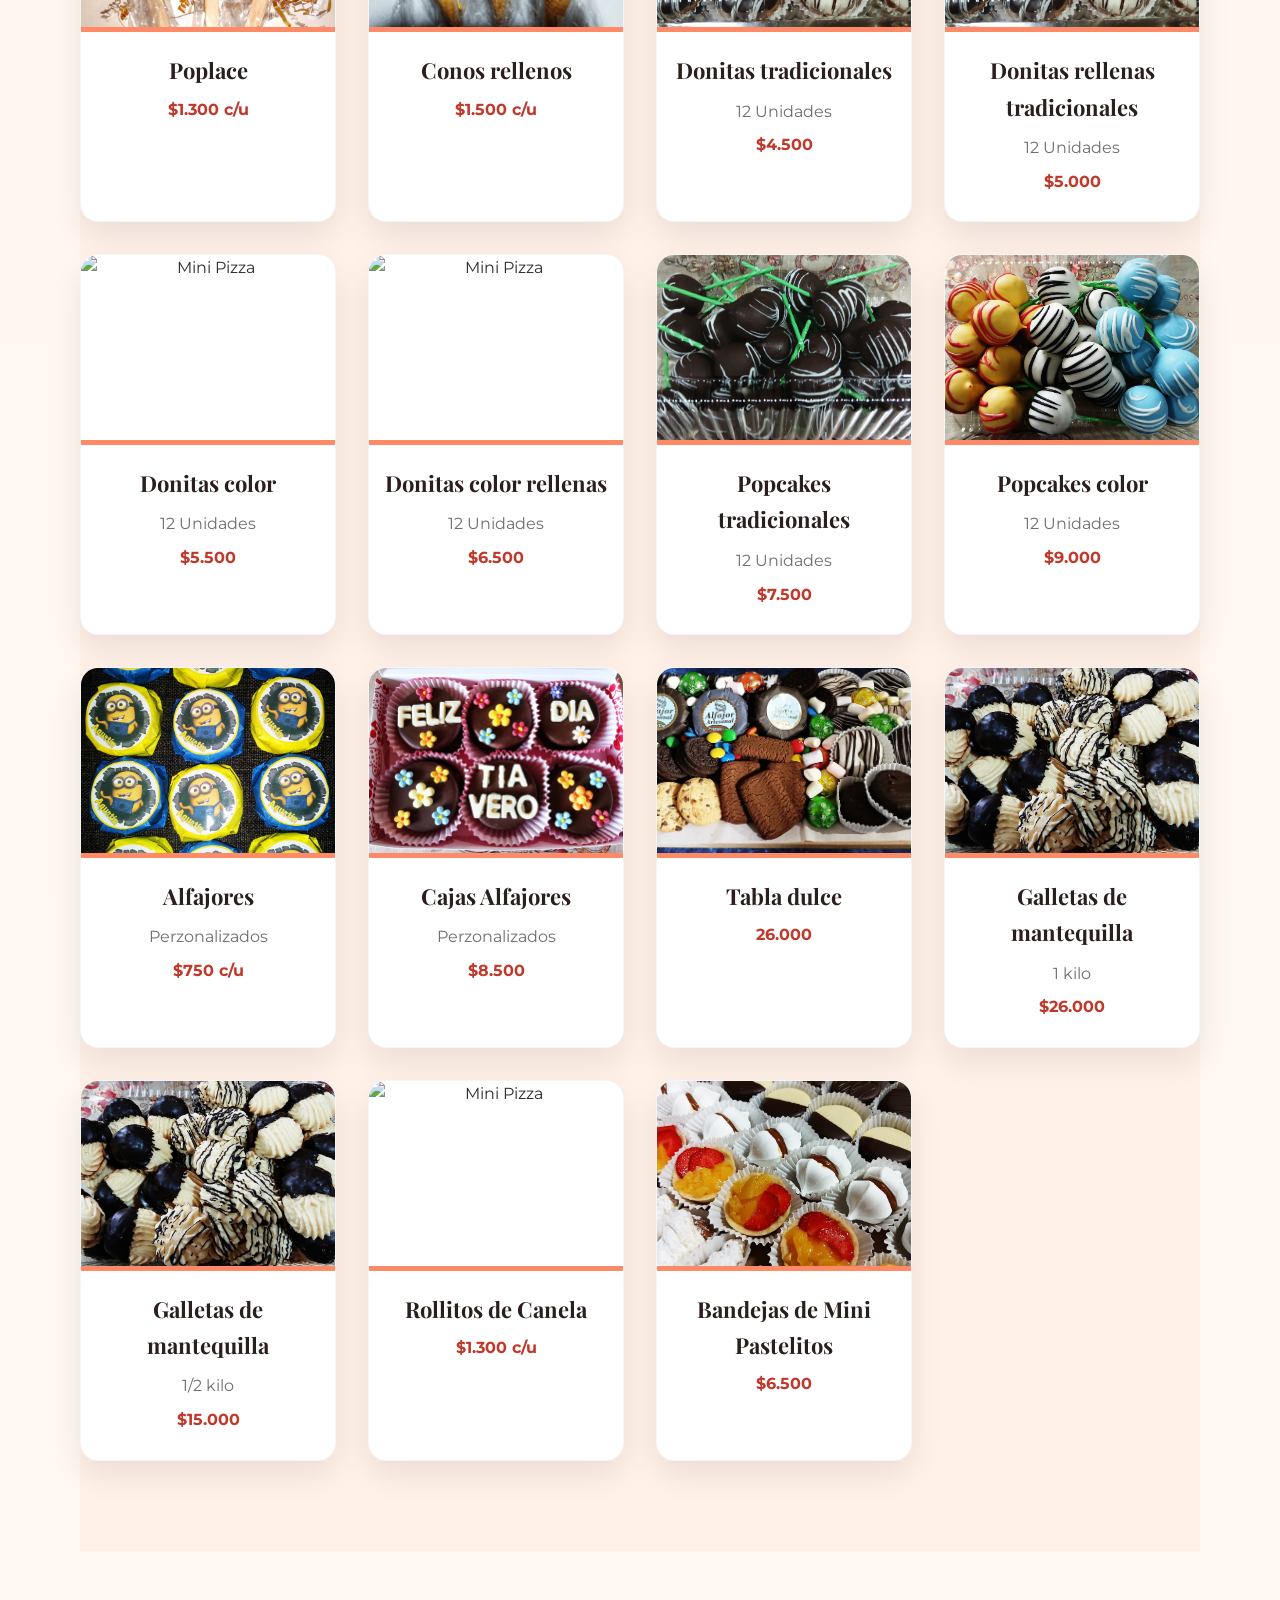
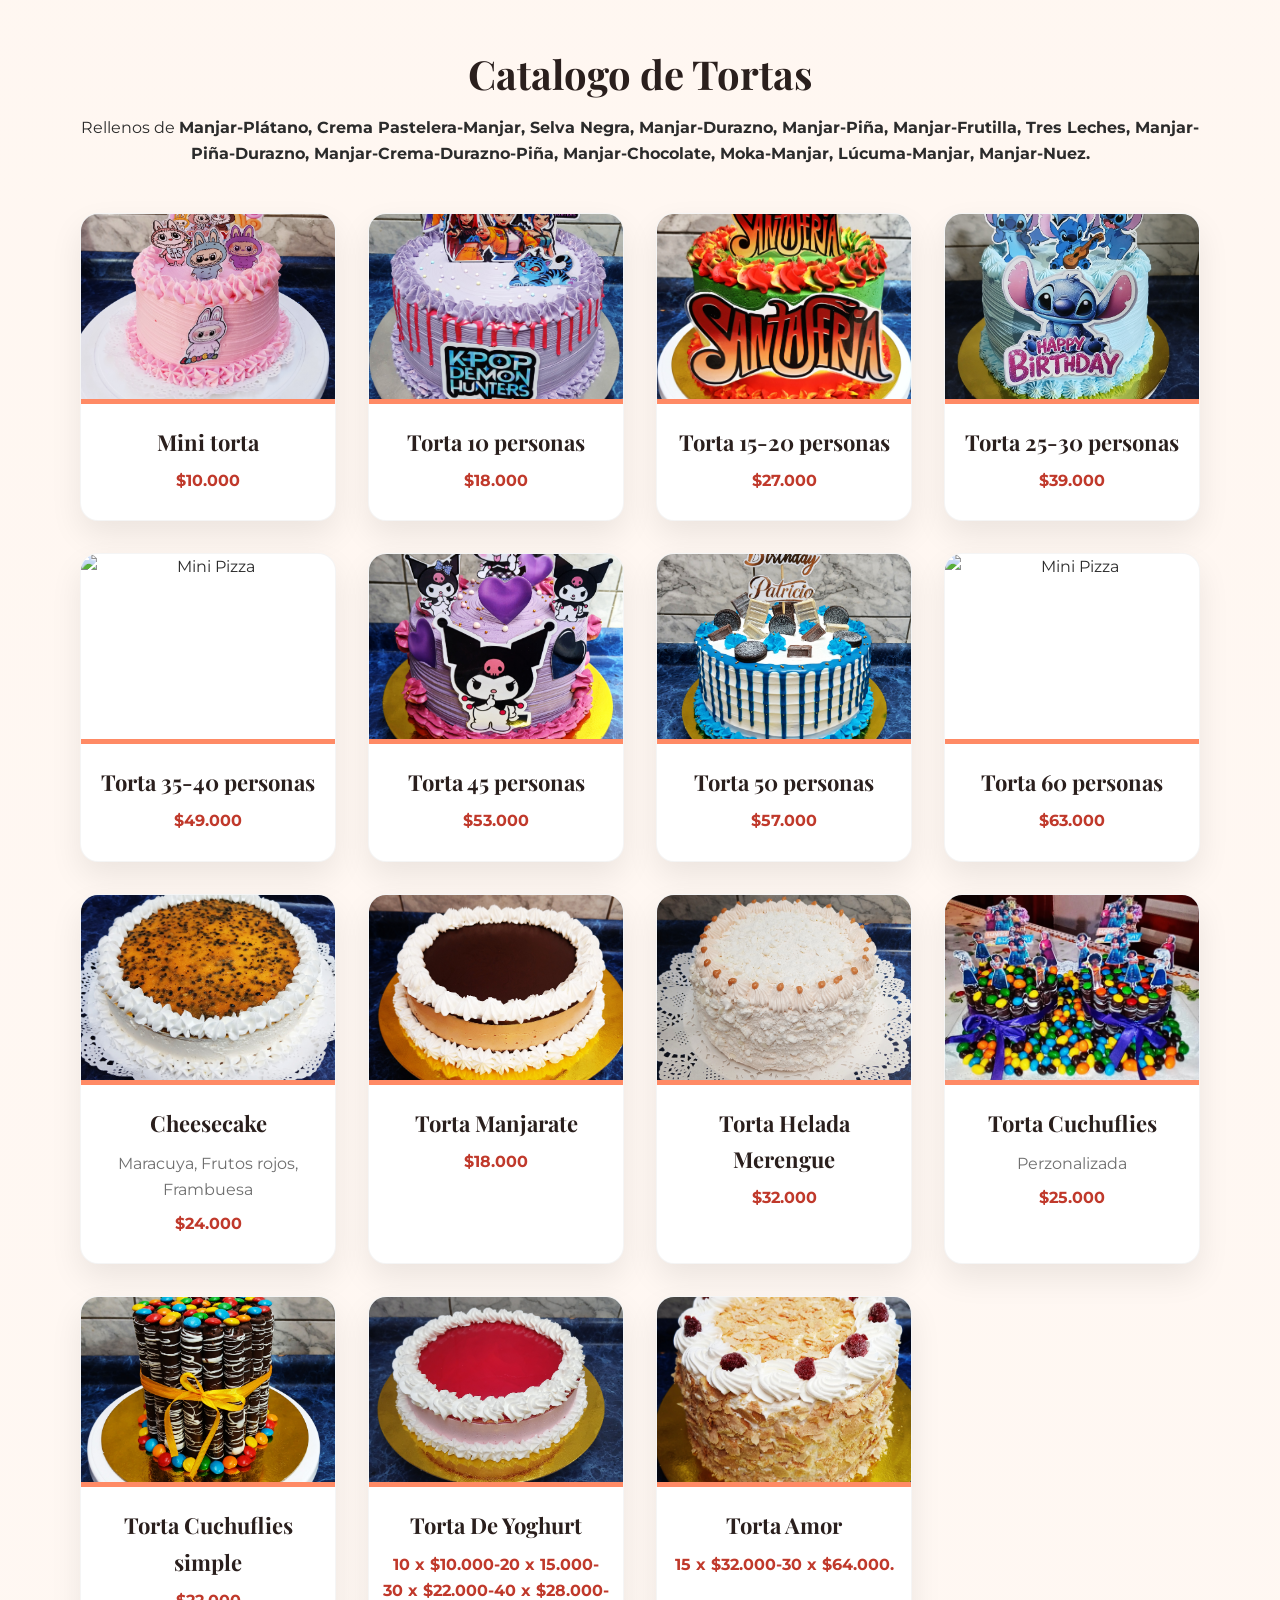
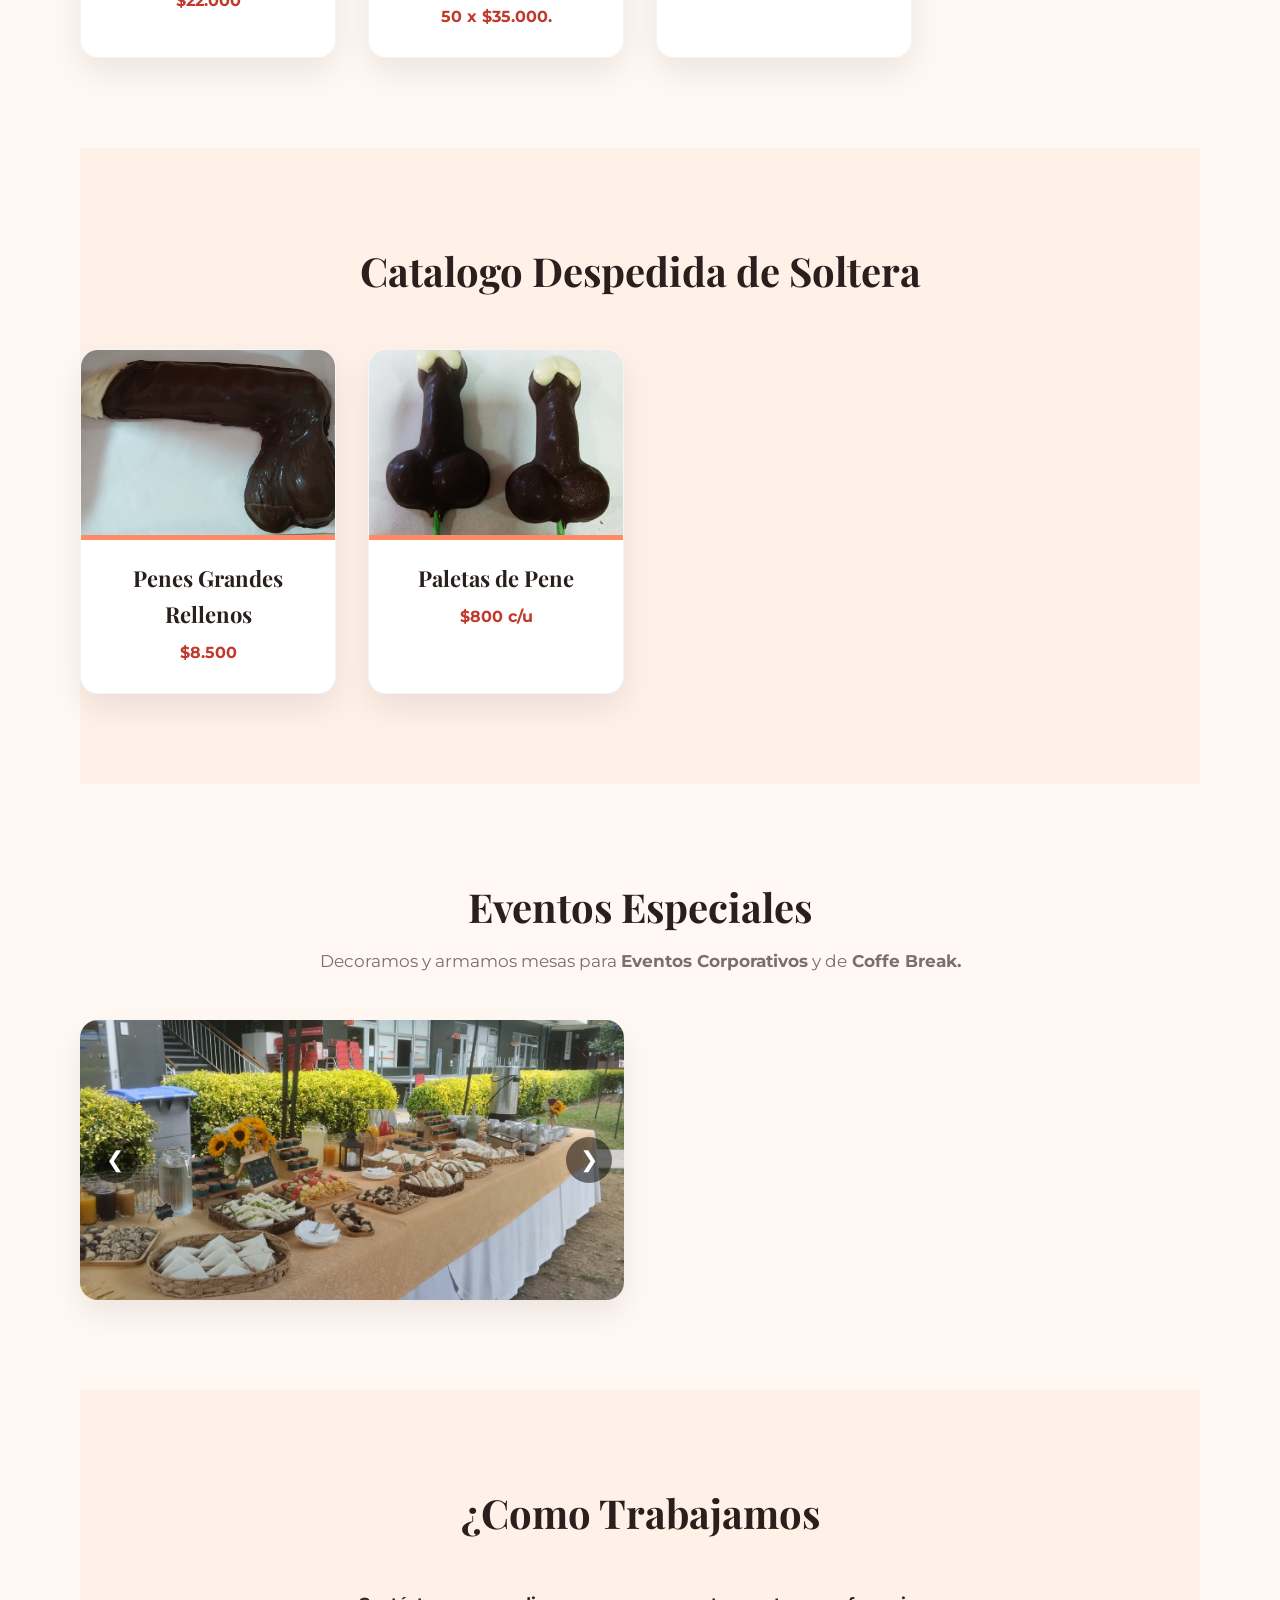
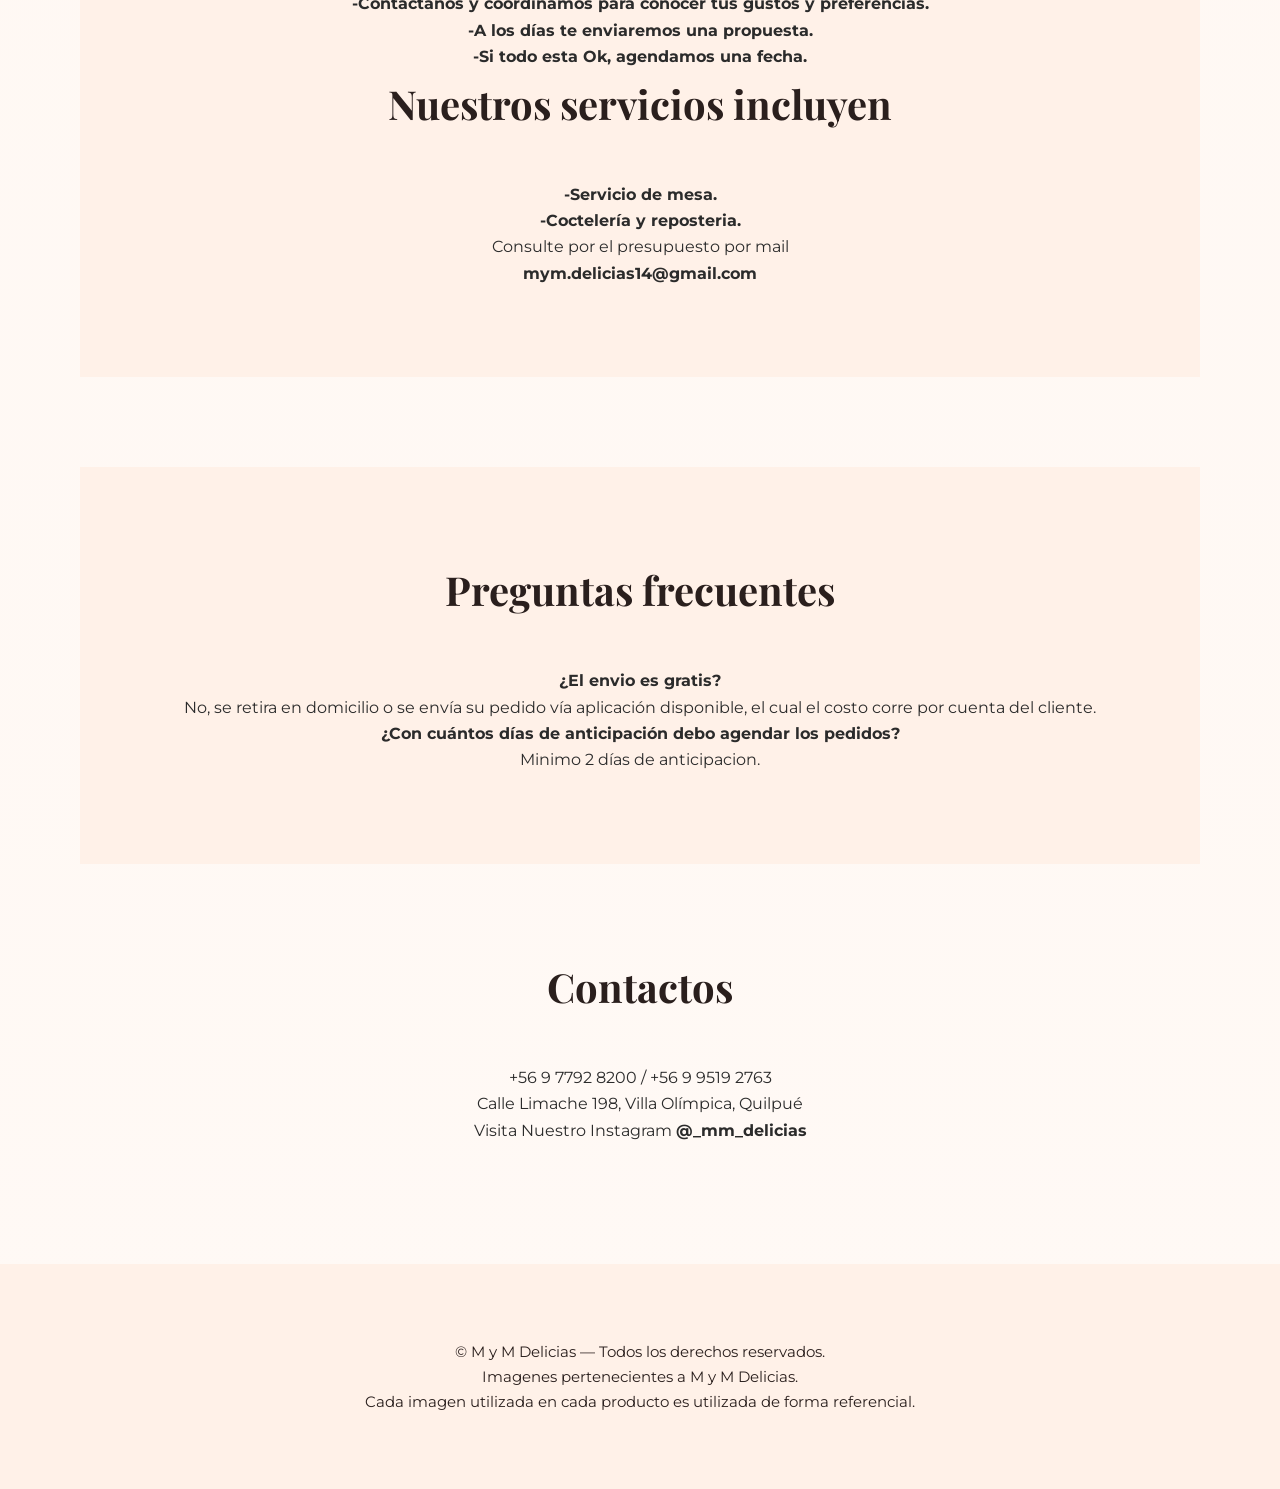
==== commit a8d8e6b3: "ajustes logo" ====
--- a/index.html
+++ b/index.html
@@ -17,7 +17,7 @@
 <body>
     <!-- SECCIÓN LOGO INICIAL -->
 <section class="hero-logo">
-  <img src="assets/logo.jpg" alt="Logo del sitio" class="logo-principal">
+  <img src="assets/logo.png" alt="Logo del sitio" class="logo-principal">
 </section>
 
 
--- a/style.css
+++ b/style.css
@@ -358,11 +358,11 @@
 /* --- SECCIÓN LOGO INICIAL --- */
 .hero-logo {
   width: 100%;
-  height: 100vh; /* ocupa toda la pantalla */
+  height: 50vh; /* ocupa toda la pantalla */
   display: flex;
   align-items: center;
   justify-content: center;
-  background-color: #fff; /* puedes cambiar el color */
+  background-color: #ffffff00; /* puedes cambiar el color */
 }
 
 /* Logo */
@@ -381,6 +381,6 @@
 
 @media (max-width: 480px) {
   .logo-principal {
-    width: 180px;
-  }
-}
+    width: 320px;
+  }
+}
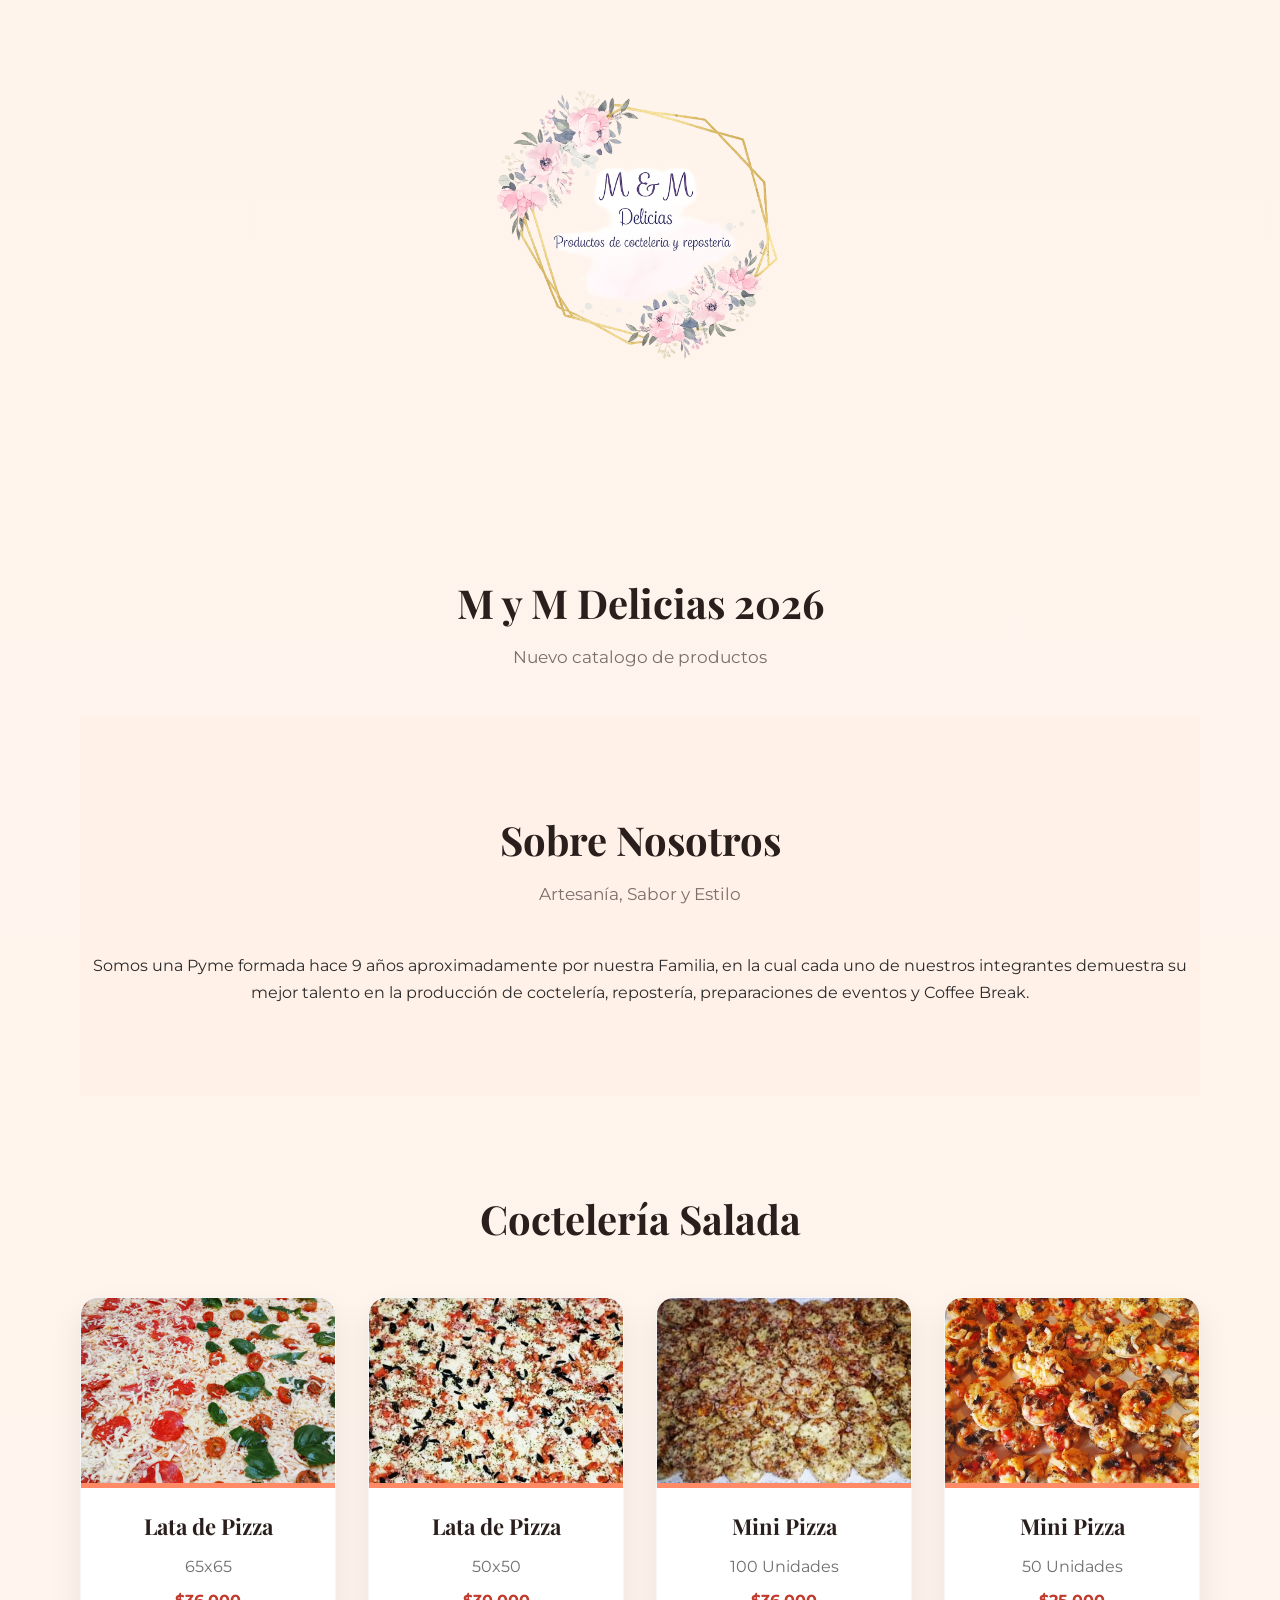
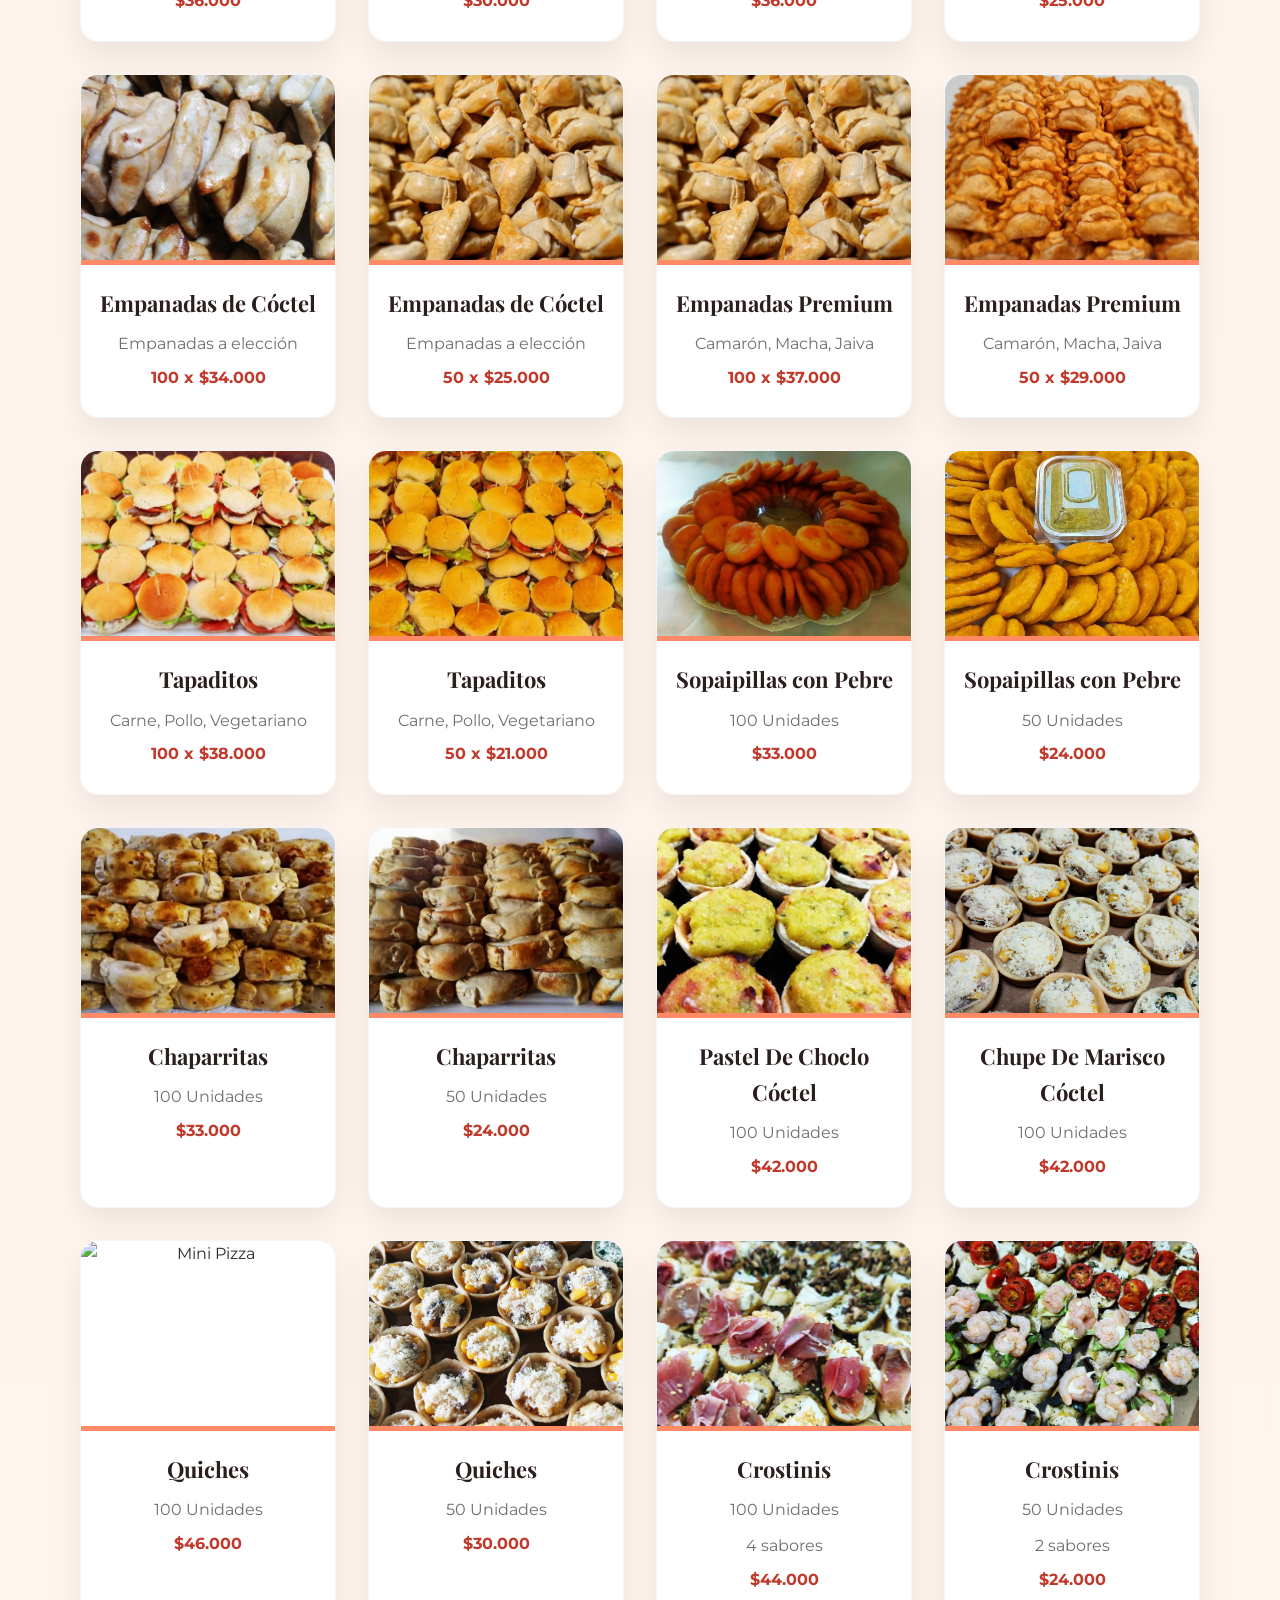
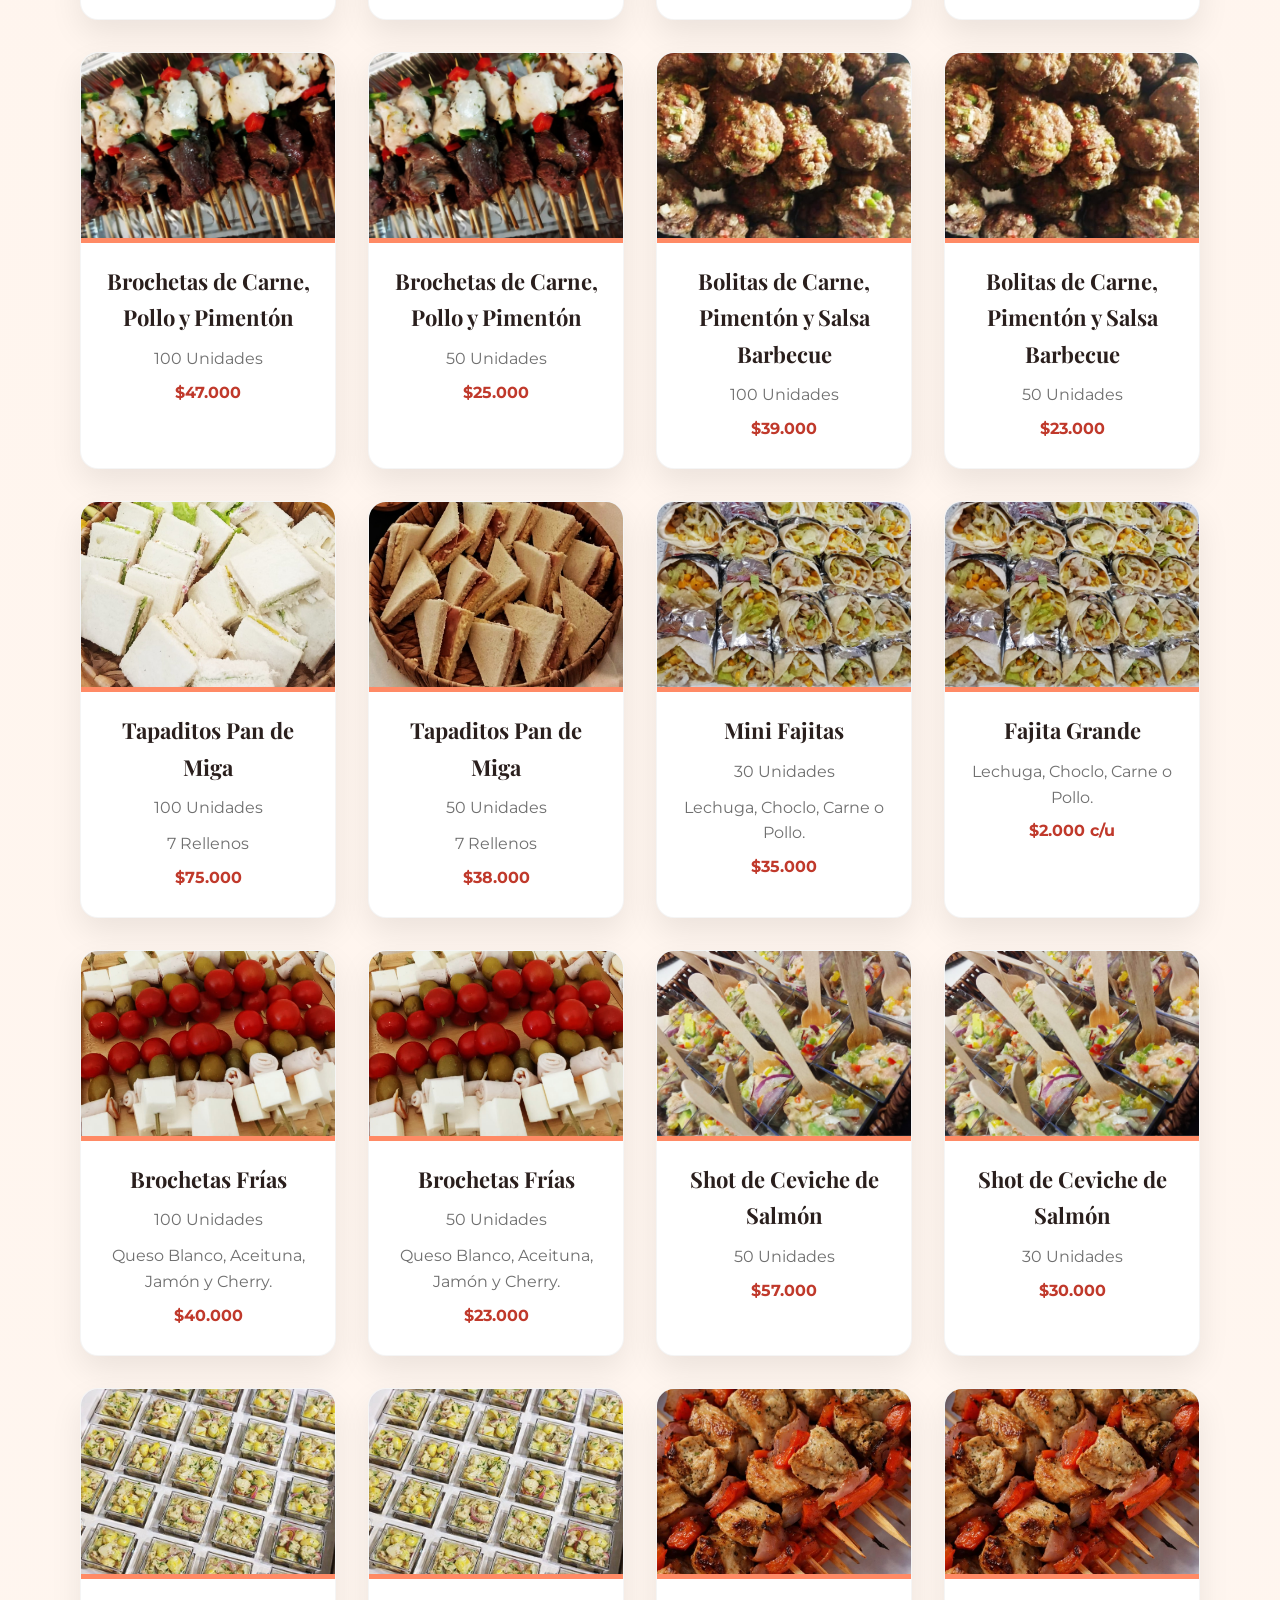
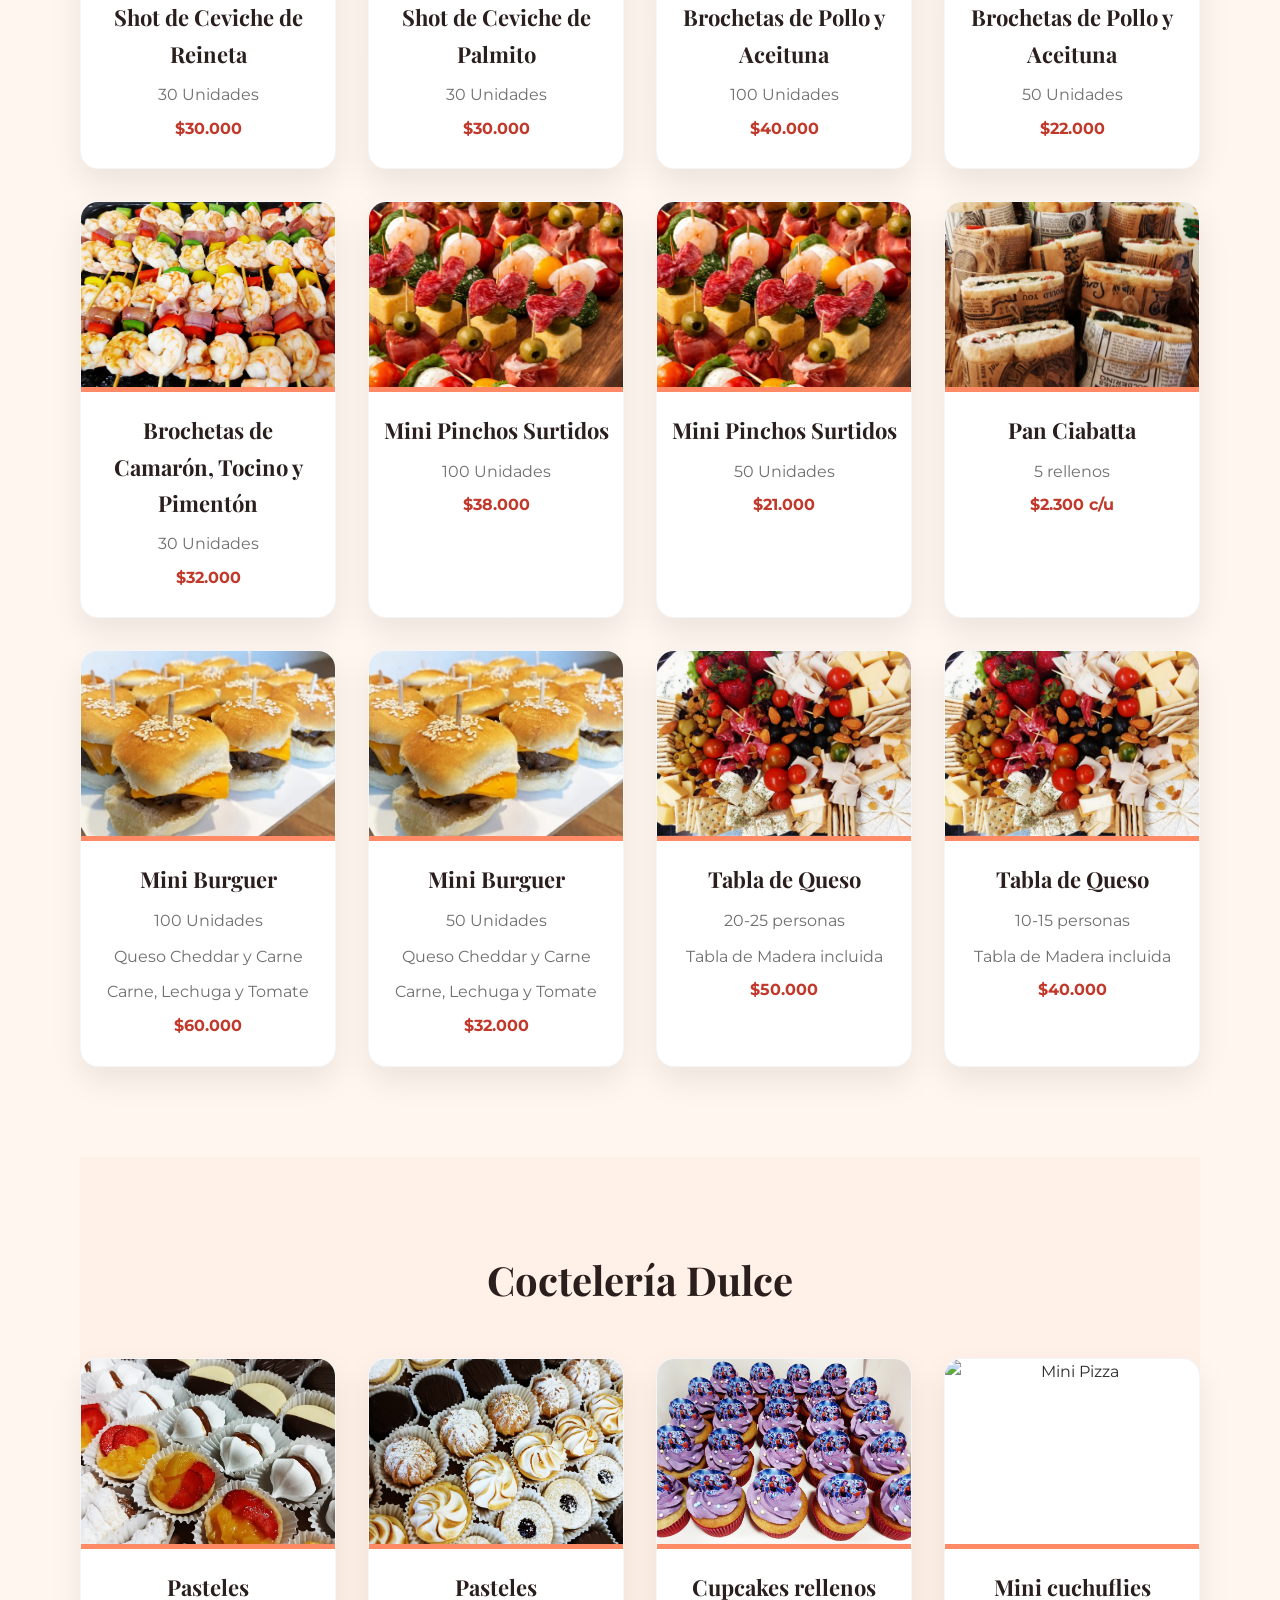
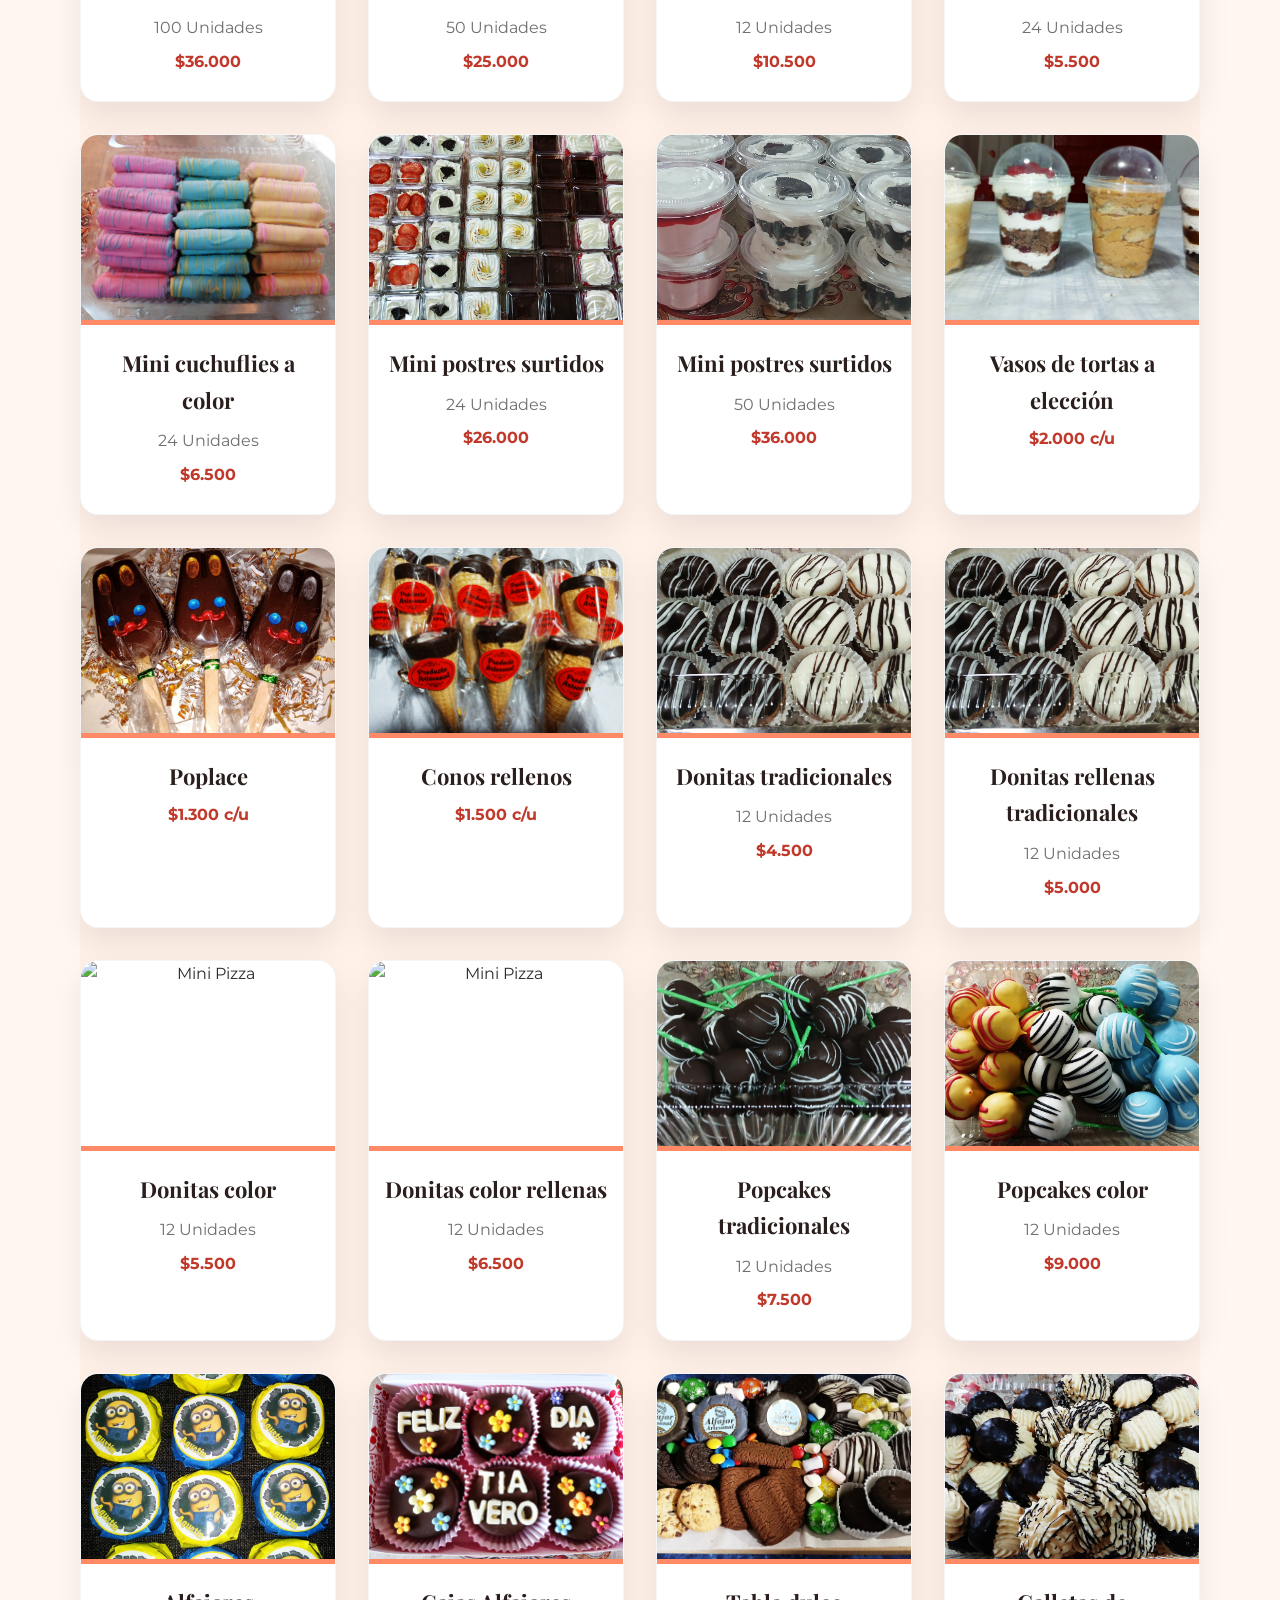
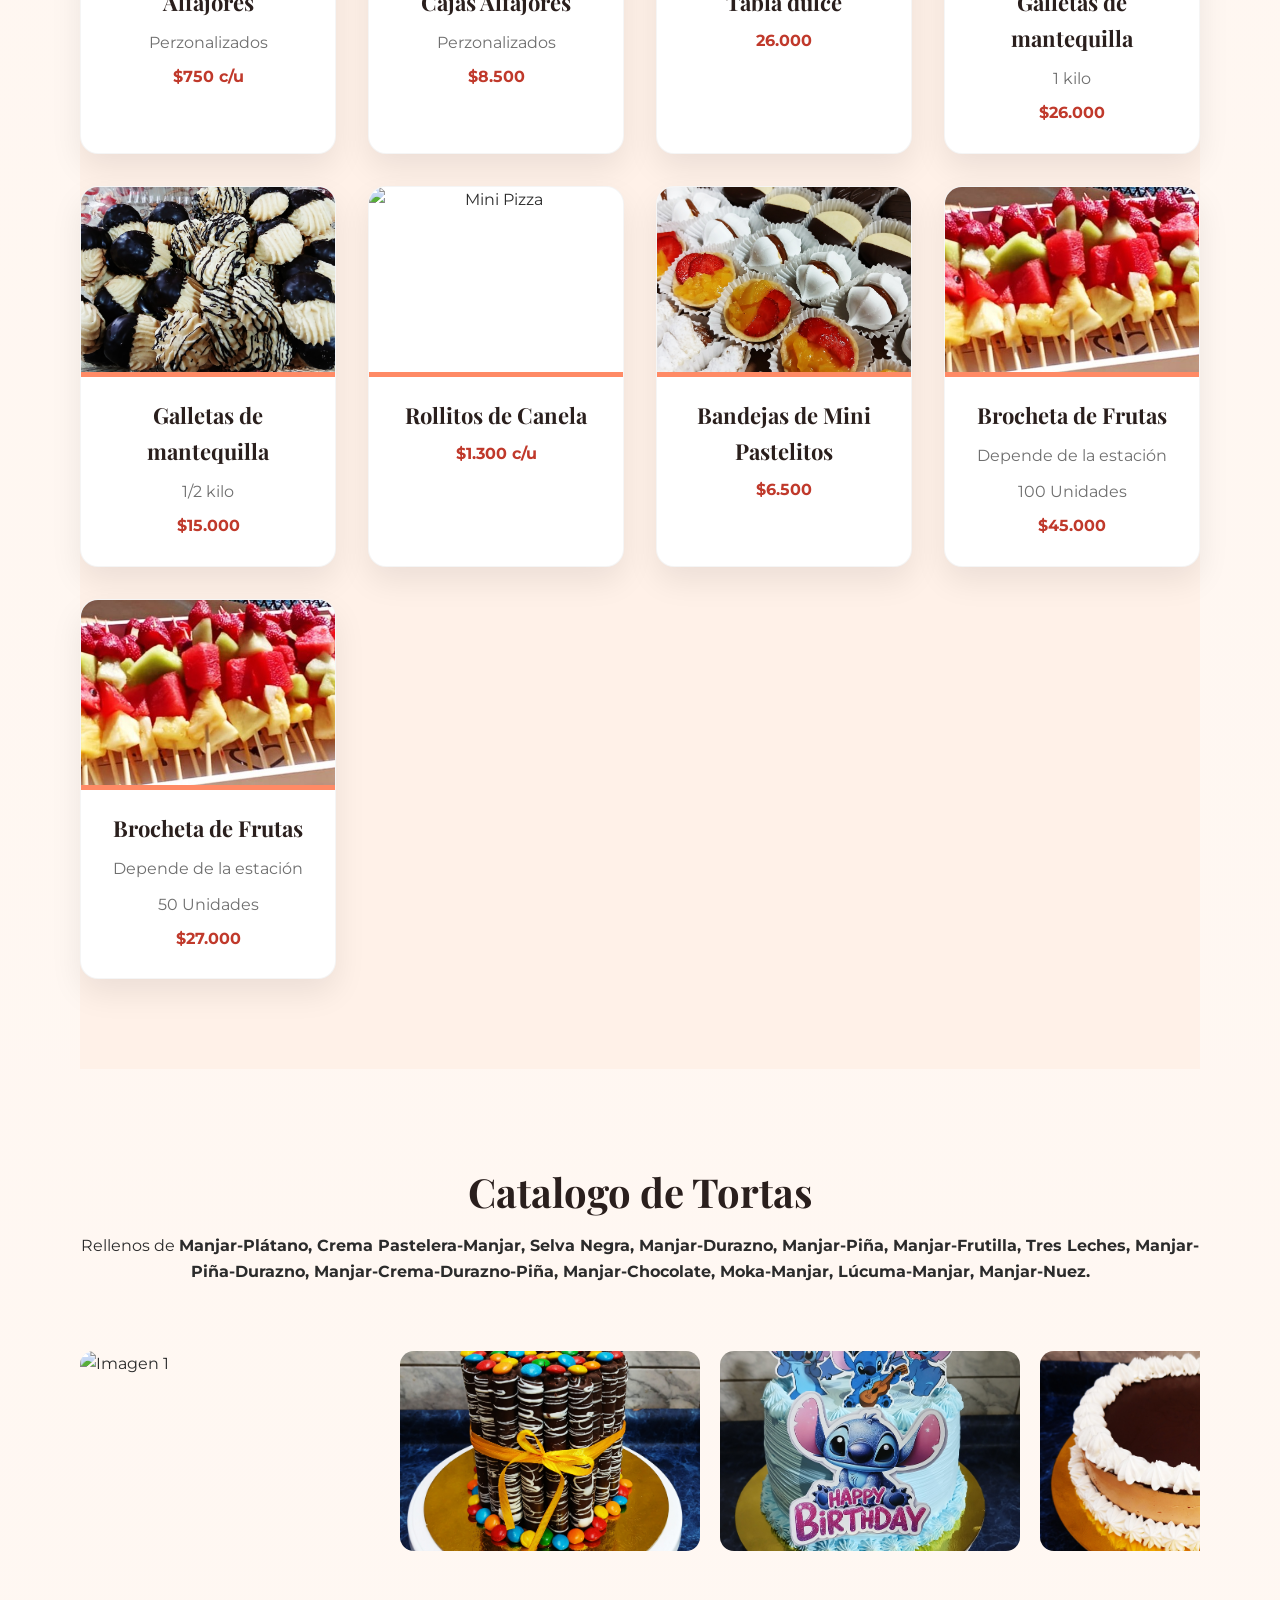
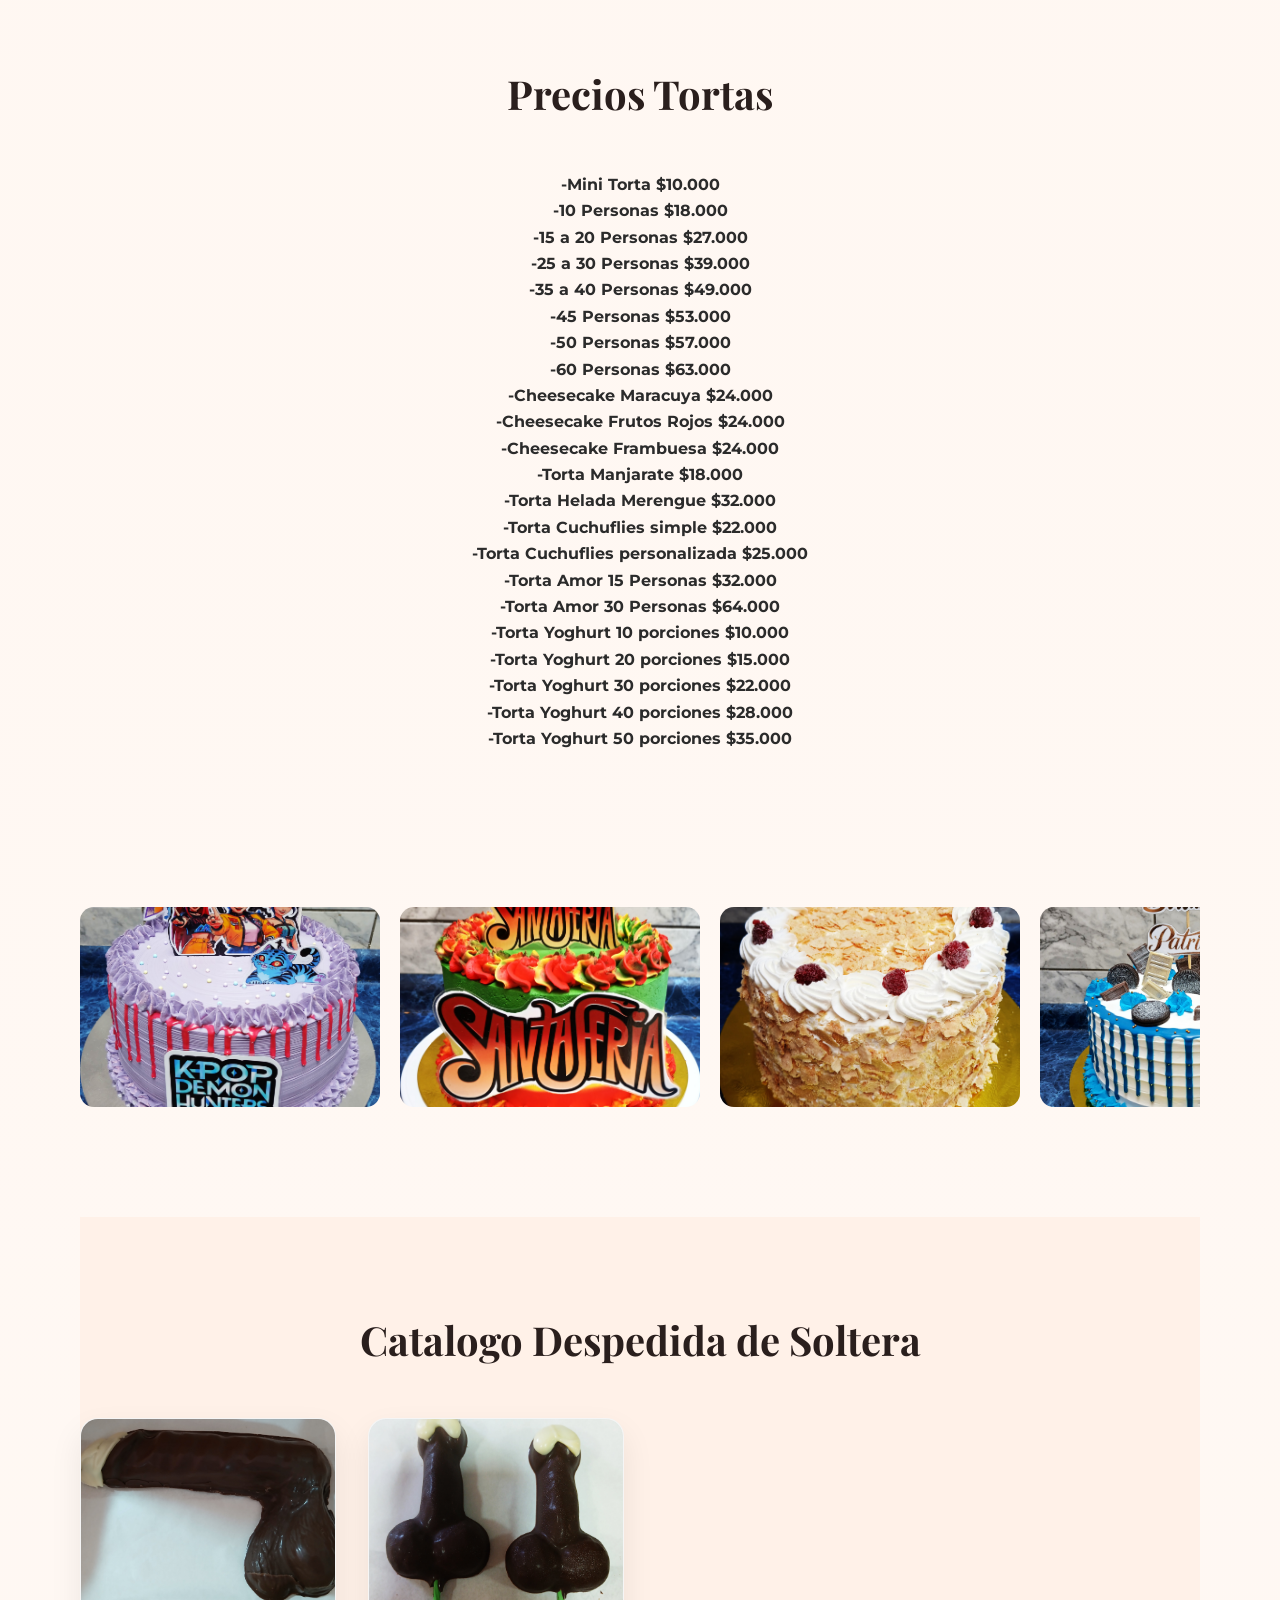
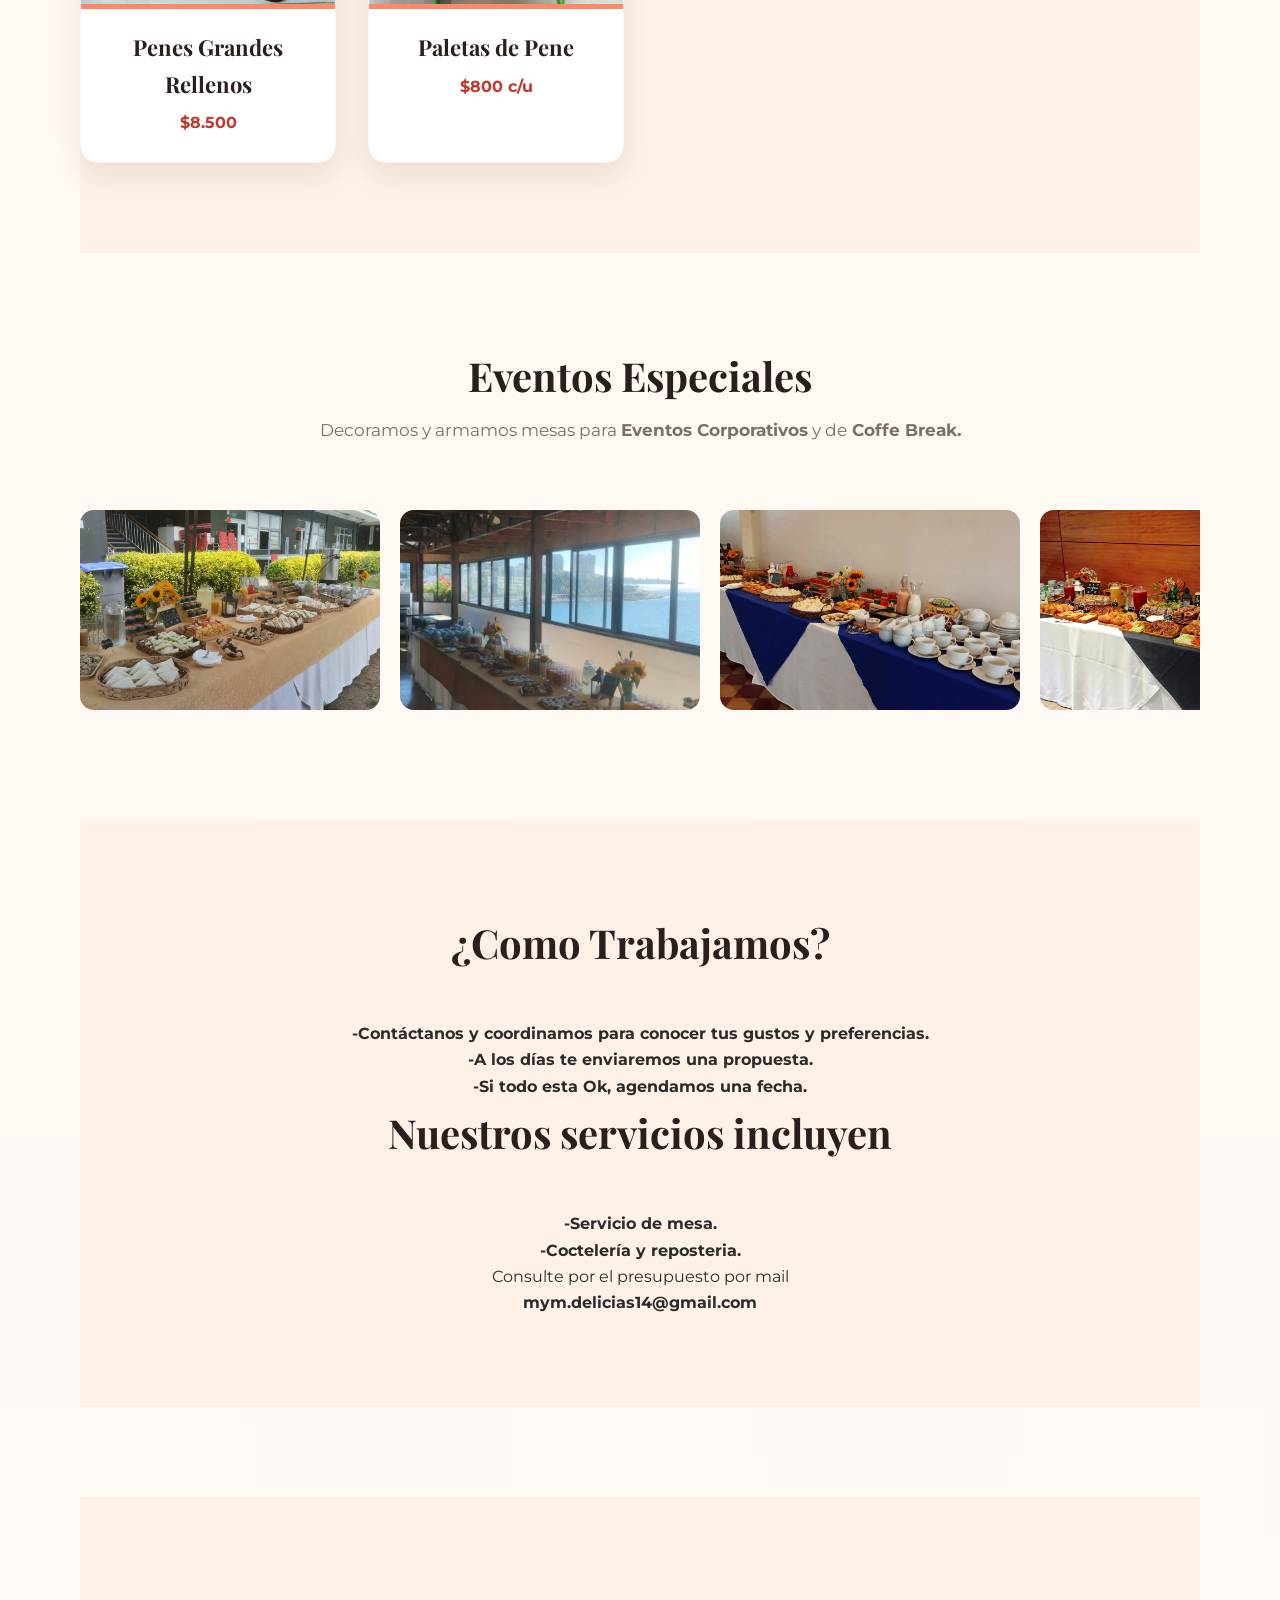
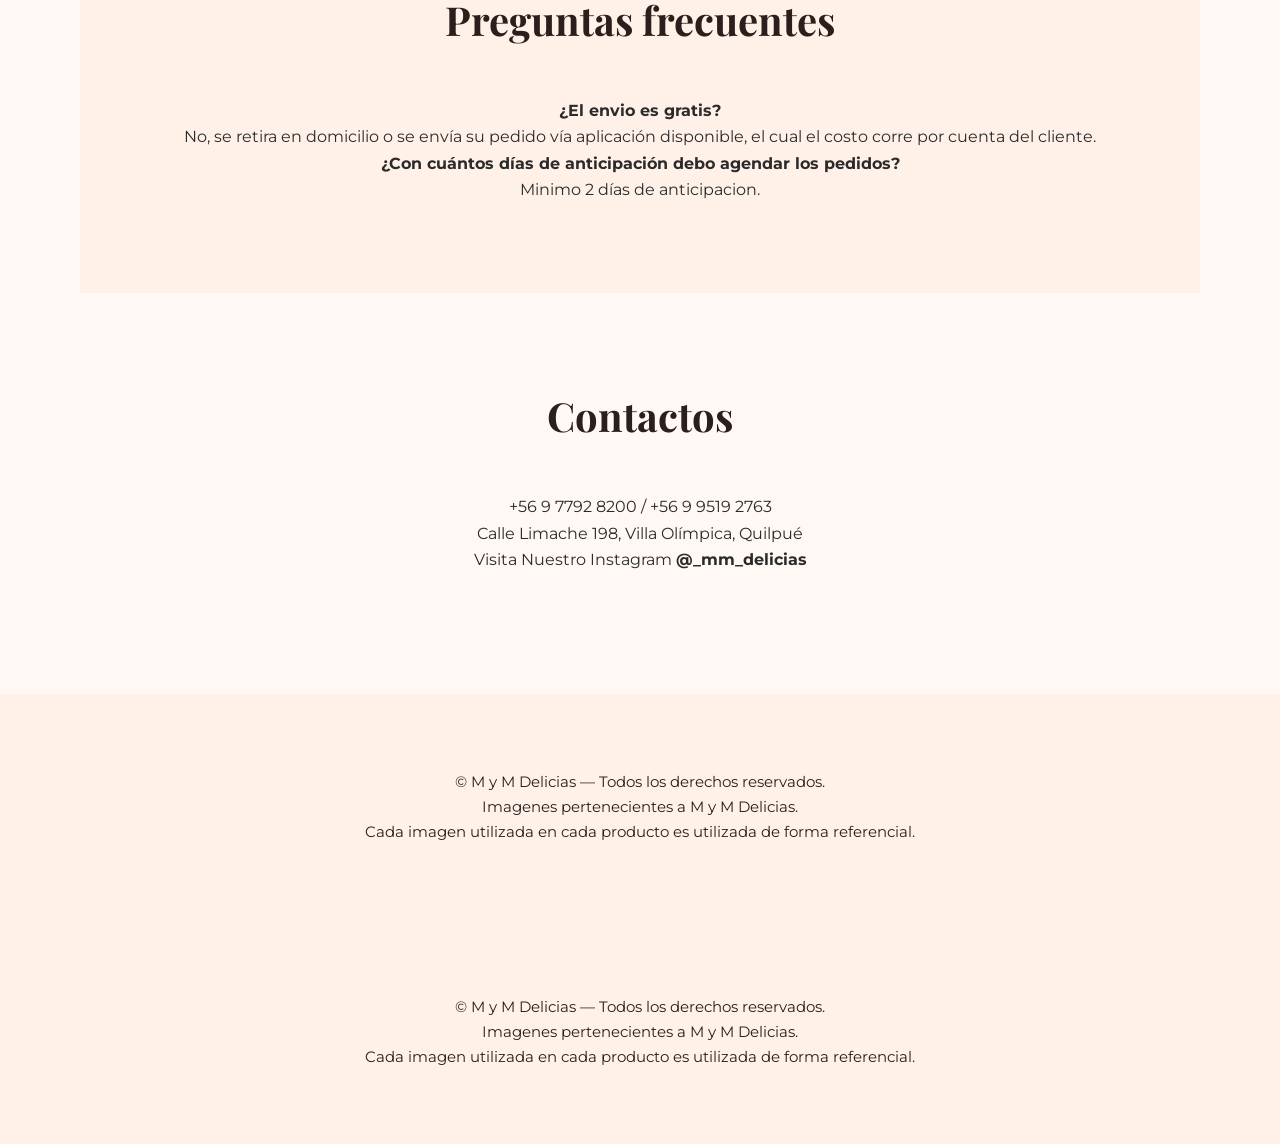
==== commit 3e49e4fe: "actualizacion final" ====
--- a/index.html
+++ b/index.html
@@ -16,9 +16,9 @@
 
 <body>
     <!-- SECCIÓN LOGO INICIAL -->
-<section class="hero-logo">
-  <img src="assets/logo.png" alt="Logo del sitio" class="logo-principal">
-</section>
+    <section class="hero-logo">
+        <img src="assets/logo.png" alt="Logo del sitio" class="logo-principal">
+    </section>
 
 
     <main class="container">
@@ -110,14 +110,14 @@
                         <img src="assets/tapaditos2.jpeg" class="card-img" alt="Mini Pizza">
                         <h4>Tapaditos</h4>
                         <p>Carne, Pollo, Vegetariano</p>
-                        <p class="precio">100 x $44.000</p>
+                        <p class="precio">100 x $38.000</p>
                     </article>
 
                     <article class="card">
                         <img src="assets/tapaditos1.jpeg" class="card-img" alt="Mini Pizza">
                         <h4>Tapaditos</h4>
                         <p>Carne, Pollo, Vegetariano</p>
-                        <p class="precio">50 x $29.000</p>
+                        <p class="precio">50 x $21.000</p>
                     </article>
 
                     <article class="card">
@@ -175,33 +175,178 @@
                     <article class="card">
                         <img src="assets/crostinis2.jpeg" class="card-img" alt="Mini Pizza">
                         <h4>Crostinis</h4>
-                        <p>50 Unidades</p>
-                        <p class="precio">$24.000</p>
+                        <p>100 Unidades</p>
+                        <p>4 sabores</p>
+                        <p class="precio">$44.000</p>
                     </article>
                     <article class="card">
                         <img src="assets/crostinis.jpeg" class="card-img" alt="Mini Pizza">
                         <h4>Crostinis</h4>
-                        <p>100 Unidades</p>
-                        <p class="precio">$44.000</p>
+                        <p>50 Unidades</p>
+                        <p>2 sabores</p>
+                        <p class="precio">$24.000</p>
                     </article>
                     <article class="card">
                         <img src="assets/carne.jpeg" class="card-img" alt="Mini Pizza">
-                        <h4>Brochetas de Carne</h4>
-                        <p>100 Unidades</p>
-                        <p class="precio">$46.000</p>
+                        <h4>Brochetas de Carne, Pollo y Pimentón</h4>
+                        <p>100 Unidades</p>
+                        <p class="precio">$47.000</p>
                     </article>
                     <article class="card">
                         <img src="assets/carne.jpeg" class="card-img" alt="Mini Pizza">
-                        <h4>Brochetas de Carne</h4>
-                        <p>50 Unidades</p>
-                        <p class="precio">$24.000</p>
-                    </article>
-                    <article class="card">
-                        <img src="assets/canapes.jpeg" class="card-img" alt="Mini Pizza">
-                        <h4>Canapés</h4>
-                        <p>100 Unidades</p>
-                        <p class="precio">$34.000</p>
-                    </article>
+                        <h4>Brochetas de Carne, Pollo y Pimentón</h4>
+                        <p>50 Unidades</p>
+                        <p class="precio">$25.000</p>
+                    </article>
+                    <article class="card">
+                        <img src="assets/bolitascarne.jpeg" class="card-img" alt="Mini Pizza">
+                        <h4>Bolitas de Carne, Pimentón y Salsa Barbecue</h4>
+                        <p>100 Unidades</p>
+                        <p class="precio">$39.000</p>
+                    </article>
+                    <article class="card">
+                        <img src="assets/bolitascarne.jpeg" class="card-img" alt="Mini Pizza">
+                        <h4>Bolitas de Carne, Pimentón y Salsa Barbecue</h4>
+                        <p>50 Unidades</p>
+                        <p class="precio">$23.000</p>
+                    </article>
+                    <article class="card">
+                        <img src="assets/panmiga.jpeg" class="card-img" alt="Mini Pizza">
+                        <h4>Tapaditos Pan de Miga</h4>
+                        <p>100 Unidades</p>
+                        <p>7 Rellenos</p>
+                        <p class="precio">$75.000</p>
+                    </article>
+                    <article class="card">
+                        <img src="assets/miga2.jpeg" class="card-img" alt="Mini Pizza">
+                        <h4>Tapaditos Pan de Miga</h4>
+                        <p>50 Unidades</p>
+                        <p>7 Rellenos</p>
+                        <p class="precio">$38.000</p>
+                    </article>
+                    <article class="card">
+                        <img src="assets/minifajitas.jpeg" class="card-img" alt="Mini Pizza">
+                        <h4>Mini Fajitas</h4>
+                        <p>30 Unidades</p>
+                        <p>Lechuga, Choclo, Carne o Pollo.</p>
+                        <p class="precio">$35.000</p>
+                    </article>
+                    <article class="card">
+                        <img src="assets/minifajitas.jpeg" class="card-img" alt="Mini Pizza">
+                        <h4>Fajita Grande</h4>
+                        <p>Lechuga, Choclo, Carne o Pollo.</p>
+                        <p class="precio">$2.000 c/u</p>
+                    </article>
+                    <article class="card">
+                        <img src="assets/brochefria.jpeg" class="card-img" alt="Mini Pizza">
+                        <h4>Brochetas Frías</h4>
+                        <p>100 Unidades</p>
+                        <p>Queso Blanco, Aceituna, Jamón y Cherry.</p>
+                        <p class="precio">$40.000</p>
+                    </article>
+                    <article class="card">
+                        <img src="assets/brochefria.jpeg" class="card-img" alt="Mini Pizza">
+                        <h4>Brochetas Frías</h4>
+                        <p>50 Unidades</p>
+                        <p>Queso Blanco, Aceituna, Jamón y Cherry.</p>
+                        <p class="precio">$23.000</p>
+                    </article>
+                    <article class="card">
+                        <img src="assets/cevisalmon.jpeg" class="card-img" alt="Mini Pizza">
+                        <h4>Shot de Ceviche de Salmón</h4>
+                        <p>50 Unidades</p>
+                        <p class="precio">$57.000</p>
+                    </article>
+                    <article class="card">
+                        <img src="assets/cevisalmon.jpeg" class="card-img" alt="Mini Pizza">
+                        <h4>Shot de Ceviche de Salmón</h4>
+                        <p>30 Unidades</p>
+                        <p class="precio">$30.000</p>
+                    </article>
+                    <article class="card">
+                        <img src="assets/cebireineta.jpg" class="card-img" alt="Mini Pizza">
+                        <h4>Shot de Ceviche de Reineta</h4>
+                        <p>30 Unidades</p>
+                        <p class="precio">$30.000</p>
+                    </article>
+                    <article class="card">
+                        <img src="assets/cebireineta.jpg" class="card-img" alt="Mini Pizza">
+                        <h4>Shot de Ceviche de Palmito</h4>
+                        <p>30 Unidades</p>
+                        <p class="precio">$30.000</p>
+                    </article>
+                    <article class="card">
+                        <img src="assets/brochepollo.jpeg" class="card-img" alt="Mini Pizza">
+                        <h4>Brochetas de Pollo y Aceituna</h4>
+                        <p>100 Unidades</p>
+                        <p class="precio">$40.000</p>
+                    </article>
+                    <article class="card">
+                        <img src="assets/brochepollo.jpeg" class="card-img" alt="Mini Pizza">
+                        <h4>Brochetas de Pollo y Aceituna</h4>
+                        <p>50 Unidades</p>
+                        <p class="precio">$22.000</p>
+                    </article>
+                    <article class="card">
+                        <img src="assets/brotocino.jpeg" class="card-img" alt="Mini Pizza">
+                        <h4>Brochetas de Camarón, Tocino y Pimentón</h4>
+                        <p>30 Unidades</p>
+                        <p class="precio">$32.000</p>
+                    </article>
+                    <article class="card">
+                        <img src="assets/minipinchos.jpeg" class="card-img" alt="Mini Pizza">
+                        <h4>Mini Pinchos Surtidos</h4>
+                        <p>100 Unidades</p>
+                        <p class="precio">$38.000</p>
+                    </article>
+                    <article class="card">
+                        <img src="assets/minipinchos.jpeg" class="card-img" alt="Mini Pizza">
+                        <h4>Mini Pinchos Surtidos</h4>
+                        <p>50 Unidades</p>
+                        <p class="precio">$21.000</p>
+                    </article>
+                    <article class="card">
+                        <img src="assets/ciabatta.jpeg" class="card-img" alt="Mini Pizza">
+                        <h4>Pan Ciabatta</h4>
+                        <p>5 rellenos</p>
+                        <p class="precio">$2.300 c/u</p>
+                    </article>
+                    <article class="card">
+                        <img src="assets/miniburger.jpeg" class="card-img" alt="Mini Pizza">
+                        <h4>Mini Burguer</h4>
+                        <p>100 Unidades</p>
+                        <p>Queso Cheddar y Carne</p>
+                        <p>Carne, Lechuga y Tomate</p>
+                        <p class="precio">$60.000</p>
+                    </article>
+                    <article class="card">
+                        <img src="assets/miniburger.jpeg" class="card-img" alt="Mini Pizza">
+                        <h4>Mini Burguer</h4>
+                        <p>50 Unidades</p>
+                        <p>Queso Cheddar y Carne</p>
+                        <p>Carne, Lechuga y Tomate</p>
+                        <p class="precio">$32.000</p>
+                    </article>
+                    <article class="card">
+                        <img src="assets/tablaqueso.jpeg" class="card-img" alt="Mini Pizza">
+                        <h4>Tabla de Queso</h4>
+                        <p>20-25 personas</p>
+                        <p>Tabla de Madera incluida</p>
+                        <p class="precio">$50.000</p>
+                    </article>
+                    <article class="card">
+                        <img src="assets/tablaqueso.jpeg" class="card-img" alt="Mini Pizza">
+                        <h4>Tabla de Queso</h4>
+                        <p>10-15 personas</p>
+                        <p>Tabla de Madera incluida</p>
+                        <p class="precio">$40.000</p>
+                    </article>
+
+
+
+
+
+
 
 
 
@@ -214,7 +359,6 @@
                 </div>
 
                 <div class="cards">
-
                     <article class="card">
                         <img src="assets/pastelitos.jpg" class="card-img" alt="Mini Pizza">
                         <h4>Pasteles</h4>
@@ -367,6 +511,21 @@
                         <h4>Bandejas de Mini Pastelitos</h4>
                         <p class="precio">$6.500</p>
                     </article>
+                    <article class="card">
+                        <img src="assets/brochefru.jpeg" class="card-img" alt="Mini Pizza">
+                        <h4>Brocheta de Frutas</h4>
+                        <p>Depende de la estación</p>
+                        <p>100 Unidades</p>
+                        <p class="precio">$45.000</p>
+                    </article>
+                    <article class="card">
+                        <img src="assets/brochefru.jpeg" class="card-img" alt="Mini Pizza">
+                        <h4>Brocheta de Frutas</h4>
+                        <p>Depende de la estación</p>
+                        <p>50 Unidades</p>
+                        <p class="precio">$27.000</p>
+                    </article>
+
                 </div>
             </section>
 
@@ -378,104 +537,61 @@
                             Manjar-Piña, Manjar-Frutilla, Tres Leches, Manjar-Piña-Durazno, Manjar-Crema-Durazno-Piña,
                             Manjar-Chocolate, Moka-Manjar, Lúcuma-Manjar, Manjar-Nuez.</strong></p>
                 </div>
-
-                <div class="cards">
-
-                    <article class="card">
-                        <img src="assets/Minitorta.jpg" class="card-img" alt="Canapés">
-                        <h4>Mini torta</h4>
-                        <p class="precio">$10.000</p>
-                    </article>
-                    </article>
-                    <article class="card">
-                        <img src="assets/torta2.jpg" class="card-img" alt="Mini Pizza">
-                        <h4>Torta 10 personas</h4>
-                        <p class="precio">$18.000</p>
-                    </article>
-                    </article>
-                    <article class="card">
-                        <img src="assets/torta3.jpg" class="card-img" alt="Mini Pizza">
-                        <h4>Torta 15-20 personas</h4>
-                        <p class="precio">$27.000</p>
-                    </article>
-                    </article>
-                    <article class="card">
-                        <img src="assets/torta8.jpg" class="card-img" alt="Mini Pizza">
-                        <h4>Torta 25-30 personas</h4>
-                        <p class="precio">$39.000</p>
-                    </article>
-                    </article>
-                    <article class="card">
-                        <img src="assets/torta5.jpg" class="card-img" alt="Mini Pizza">
-                        <h4>Torta 35-40 personas</h4>
-                        <p class="precio">$49.000</p>
-                    </article>
-                    </article>
-                    <article class="card">
-                        <img src="assets/torta6.jpg" class="card-img" alt="Mini Pizza">
-                        <h4>Torta 45 personas</h4>
-                        <p class="precio">$53.000</p>
-                    </article>
-                    </article>
-                    <article class="card">
-                        <img src="assets/torta7.jpg" class="card-img" alt="Mini Pizza">
-                        <h4>Torta 50 personas</h4>
-                        <p class="precio">$57.000</p>
-                    </article>
-                    </article>
-                    <article class="card">
-                        <img src="assets/torta.jpg" class="card-img" alt="Mini Pizza">
-                        <h4>Torta 60 personas</h4>
-                        <p class="precio">$63.000</p>
-                    </article>
-                    </article>
-                    <article class="card">
-                        <img src="assets/maracuya.jpg" class="card-img" alt="Mini Pizza">
-                        <h4>Cheesecake</h4>
-                        <p>Maracuya, Frutos rojos, Frambuesa</p>
-                        <p class="precio">$24.000</p>
-                    </article>
-                    </article>
-                    <article class="card">
-                        <img src="assets/tortamanja.jpg" class="card-img" alt="Mini Pizza">
-                        <h4>Torta Manjarate</h4>
-                        <p class="precio">$18.000</p>
-                    </article>
-                    </article>
-                    <article class="card">
-                        <img src="assets/tortahelada.jpg" class="card-img" alt="Mini Pizza">
-                        <h4>Torta Helada Merengue</h4>
-                        <p class="precio">$32.000</p>
-                    </article>
-                    </article>
-                    <article class="card">
-                        <img src="assets/cuchuperso.jpg" class="card-img" alt="Mini Pizza">
-                        <h4>Torta Cuchuflies</h4>
-                        <p>Perzonalizada</p>
-                        <p class="precio">$25.000</p>
-                    </article>
-                    </article>
-                    <article class="card">
-                        <img src="assets/tortacuchu.jpg" class="card-img" alt="Mini Pizza">
-                        <h4>Torta Cuchuflies simple</h4>
-                        <p class="precio">$22.000</p>
-                    </article>
-                    </article>
-                    <article class="card">
-                        <img src="assets/tortayogur.jpg" class="card-img" alt="Mini Pizza">
-                        <h4>Torta De Yoghurt</h4>
-                        <p class="precio">10 x $10.000-20 x 15.000- 30 x $22.000-40 x $28.000-50 x $35.000.</p>
-                    </article>
-                    </article>
-                    <article class="card">
-                        <img src="assets/torta4.jpg" class="card-img" alt="Mini Pizza">
-                        <h4>Torta Amor</h4>
-                        <p class="precio">15 x $32.000-30 x $64.000.</p>
-                    </article>
-
-
-
-                </div>
+                <div class="carousel-container">
+                    <div class="carousel-track">
+                        <img src="assets/torta.jpg" alt="Imagen 1">
+                        <img src="assets/tortacuchu.jpg" alt="Imagen 2">
+                        <img src="assets/torta8.jpg" alt="Imagen 3">
+                        <img src="assets/tortamanja.jpg" alt="Imagen 4">
+                        <img src="assets/tortahelada.jpg" alt="Imagen 5">
+                        <img src="assets/torta6.jpg" alt="Imagen 6">
+                        <img src="assets/tortayogur.jpg" alt="Imagen 7">
+                        <img src="assets/torta5.jpg" alt="Imagen 8">
+                        <img src="assets/torta9.jpg" alt="Imagen 9">
+                        <img src="assets/maracuya.jpg" alt="Imagen 10">
+                    </div>
+                </div>
+                <section id="faq" class="section">
+                    <div class="section-head">
+                        <h2>Precios Tortas</h2>
+                    </div>
+                    <p><strong>-Mini Torta $10.000</strong></p>
+                    <p><strong>-10 Personas $18.000</strong></p>
+                    <p><strong>-15 a 20 Personas $27.000</strong></p>
+                    <p><strong>-25 a 30 Personas $39.000</strong></p>
+                    <p><strong>-35 a 40 Personas $49.000</strong></p>
+                    <p><strong>-45 Personas $53.000</strong></p>
+                    <p><strong>-50 Personas $57.000</strong></p>
+                    <p><strong>-60 Personas $63.000</strong></p>
+                    <p><strong>-Cheesecake Maracuya $24.000</strong></p>
+                    <p><strong>-Cheesecake Frutos Rojos $24.000</strong></p>
+                    <p><strong>-Cheesecake Frambuesa $24.000</strong></p>
+                    <p><strong>-Torta Manjarate $18.000</strong></p>
+                    <p><strong>-Torta Helada Merengue $32.000</strong></p>
+                    <p><strong>-Torta Cuchuflies simple $22.000</strong></p>
+                    <p><strong>-Torta Cuchuflies personalizada $25.000</strong></p>
+                    <p><strong>-Torta Amor 15 Personas $32.000</strong></p>
+                    <p><strong>-Torta Amor 30 Personas $64.000</strong></p>
+                    <p><strong>-Torta Yoghurt 10 porciones $10.000</strong></p>
+                    <p><strong>-Torta Yoghurt 20 porciones $15.000</strong></p>
+                    <p><strong>-Torta Yoghurt 30 porciones $22.000</strong></p>
+                    <p><strong>-Torta Yoghurt 40 porciones $28.000</strong></p>
+                    <p><strong>-Torta Yoghurt 50 porciones $35.000</strong></p>
+                    <div class="section-head">
+                    </section>
+                    <div class="carousel-container">
+                    <div class="carousel-track">
+                        <img src="assets/torta2.jpg" alt="Imagen 1">
+                        <img src="assets/torta3.jpg" alt="Imagen 2">
+                        <img src="assets/torta4.jpg" alt="Imagen 3">
+                        <img src="assets/torta7.jpg" alt="Imagen 4">
+                        <img src="assets/tortahelada.jpg" alt="Imagen 5">
+                        <img src="assets/torta6.jpg" alt="Imagen 6">
+                        <img src="assets/tortayogur.jpg" alt="Imagen 7">
+                        <img src="assets/torta5.jpg" alt="Imagen 8">
+                        <img src="assets/torta9.jpg" alt="Imagen 9">
+                        <img src="assets/maracuya.jpg" alt="Imagen 10">
+                    </div>
             </section>
             <section id="salada" class="section">
                 <div class="section-head">
@@ -505,34 +621,25 @@
                     <div class="muted">Decoramos y armamos mesas para <strong>Eventos Corporativos</strong> y de<strong>
                             Coffe Break.</strong></div>
                 </div>
-
-                <div class="cards">
-
-                    <!-- CARRUSEL -->
-                    <div class="carousel">
-                        <button class="carousel-btn prev">&#10094;</button>
-
-                        <div class="carousel-track">
-                            <div class="carousel-slide">
-                                <img src="assets/evento1.jpeg" alt="Evento 1">
-                            </div>
-                            <div class="carousel-slide">
-                                <img src="assets/evento2.jpeg" alt="Evento 2">
-                            </div>
-                            <div class="carousel-slide">
-                                <img src="assets/evento4.jpeg" alt="Evento 3">
-                            </div>
-                        </div>
-
-                        <button class="carousel-btn next">&#10095;</button>
+                <div class="carousel-container">
+                    <div class="carousel-track0">
+                        <img src="assets/evento1.jpeg">
+                        <img src="assets/evento4.jpeg">
+                        <img src="assets/evento10.jpeg">
+                        <img src="assets/evento11.jpeg">
+                        <img src="assets/evento12.jpeg">
+                        <img src="assets/evento13.jpeg">
+                        <img src="assets/evento14.jpeg">
+                        <img src="assets/evento15.jpeg">
                     </div>
-
-                </div>
+                </div>
+
+
             </section>
 
             <section id="faq" class="section">
                 <div class="section-head">
-                    <h2>¿Como Trabajamos</h2>
+                    <h2>¿Como Trabajamos?</h2>
                 </div>
                 <p><strong>-Contáctanos y coordinamos para conocer tus gustos y preferencias.</strong></p>
                 <p><strong>-A los días te enviaremos una propuesta.</strong></p>
@@ -593,23 +700,29 @@
     </footer>
     <script>
         const track = document.querySelector('.carousel-track');
-        const slides = document.querySelectorAll('.carousel-slide');
-        const nextBtn = document.querySelector('.carousel-btn.next');
-        const prevBtn = document.querySelector('.carousel-btn.prev');
-
-        let index = 0;
-
-        nextBtn.addEventListener('click', () => {
-            index = (index + 1) % slides.length;
-            track.style.transform = `translateX(-${index * 100}%)`;
-        });
-
-        prevBtn.addEventListener('click', () => {
-            index = (index - 1 + slides.length) % slides.length;
-            track.style.transform = `translateX(-${index * 100}%)`;
+        const items = Array.from(track.children);
+
+        items.forEach(item => {
+            const clone = item.cloneNode(true);
+            track.appendChild(clone);
         });
     </script>
-
+    <footer>
+        <div class="container">
+            <p class="muted">© M y M Delicias — Todos los derechos reservados.</p>
+            <p>Imagenes pertenecientes a M y M Delicias.</p>
+            <p>Cada imagen utilizada en cada producto es utilizada de forma referencial.</p>
+        </div>
+    </footer>
+    <script>
+        const track0 = document.querySelector('.carousel-track0');
+        const item = Array.from(track.children);
+
+        items.forEach(item => {
+            const clone = item.cloneNode(true);
+            track.appendChild(clone);
+        });
+    </script>
 
 </body>
 
--- a/style.css
+++ b/style.css
@@ -384,3 +384,203 @@
     width: 320px;
   }
 }
+/* ===== TARJETA EXPANDIBLE ===== */
+.card-expandible {
+    position: relative;
+    overflow: hidden;
+}
+
+/* Botón flecha */
+.expand-btn {
+    background: none;
+    border: none;
+    font-size: 1.3rem;
+    cursor: pointer;
+    margin: 0.5rem auto 0;
+    display: block;
+    transition: transform 0.3s ease;
+    color: #b58b5e; /* dorado suave */
+}
+
+/* Flecha rotada cuando está activa */
+.card-expandible.active .expand-btn {
+    transform: rotate(180deg);
+}
+
+/* Contenido oculto */
+.card-extra {
+    max-height: 0;
+    overflow: hidden;
+    transition: max-height 0.4s ease, opacity 0.3s ease;
+    opacity: 0;
+    font-size: 0.9rem;
+    color: #555;
+    padding: 0 0.5rem;
+}
+
+/* Contenido visible */
+.card-expandible.active .card-extra {
+    max-height: 200px;
+    opacity: 1;
+    margin-top: 0.5rem;
+}
+.carousel-container {
+  width: 100%;
+  overflow: hidden;
+  padding: 20px 0;
+}
+
+.carousel-track {
+  display: flex;
+  gap: 20px;
+  width: max-content;
+  animation: scroll 25s linear infinite;
+}
+.carousel-track img {
+  width: 300px;
+  height: 200px;
+  object-fit: cover;
+  border-radius: 14px;
+  flex-shrink: 0;
+}
+
+/* Animación */
+@keyframes scroll {
+  from {
+    transform: translateX(0);
+  }
+  to {
+    transform: translateX(-50%);
+  }
+}
+
+/* Responsive */
+@media (max-width: 768px) {
+  .carousel-track img {
+    width: 220px;
+    height: 150px;
+  }
+}
+
+@media (max-width: 480px) {
+  .carousel-track img {
+    width: 180px;
+    height: 130px;
+  }
+}
+/* Contenido visible */
+.card-expandible.active .card-extra {
+    max-height: 200px;
+    opacity: 1;
+    margin-top: 0.5rem;
+}
+.carousel-container {
+  width: 100%;
+  overflow: hidden;
+  padding: 20px 0;
+}
+
+.carousel-track {
+  display: flex;
+  gap: 20px;
+  width: max-content;
+  animation: scroll 25s linear infinite;
+}
+.carousel-track img {
+  width: 300px;
+  height: 200px;
+  object-fit: cover;
+  border-radius: 14px;
+  flex-shrink: 0;
+}
+
+/* Animación */
+@keyframes scroll {
+  from {
+    transform: translateX(0);
+  }
+  to {
+    transform: translateX(-50%);
+  }
+}
+
+/* Responsive */
+@media (max-width: 768px) {
+  .carousel-track img {
+    width: 220px;
+    height: 150px;
+  }
+}
+
+@media (max-width: 480px) {
+  .carousel-track img {
+    width: 180px;
+    height: 130px;
+  }
+}
+/* Responsive */
+@media (max-width: 768px) {
+  .carousel-track img {
+    width: 220px;
+    height: 150px;
+  }
+}
+
+@media (max-width: 480px) {
+  .carousel-track img {
+    width: 180px;
+    height: 130px;
+  }
+}
+/* Contenido visible */
+.card-expandible.active .card-extra {
+    max-height: 200px;
+    opacity: 1;
+    margin-top: 0.5rem;
+}
+.carousel-container {
+  width: 100%;
+  overflow: hidden;
+  padding: 20px 0;
+}
+
+.carousel-track0 {
+  display: flex;
+  gap: 20px;
+  width: max-content;
+  animation: scroll 30s linear infinite;
+}
+.carousel-track0 img {
+  width: 300px;
+  height: 200px;
+  object-fit: cover;
+  border-radius: 14px;
+  flex-shrink: 0;
+}
+
+/* Animación */
+@keyframes scroll {
+  from {
+    transform: translateX(0);
+  }
+  to {
+    transform: translateX(-50%);
+  }
+}
+
+/* Responsive */
+@media (max-width: 768px) {
+  .carousel-track0 img {
+    width: 220px;
+    height: 150px;
+  }
+}
+
+@media (max-width: 480px) {
+  .carousel-track0 img {
+    width: 180px;
+    height: 130px;
+  }
+}
+
+
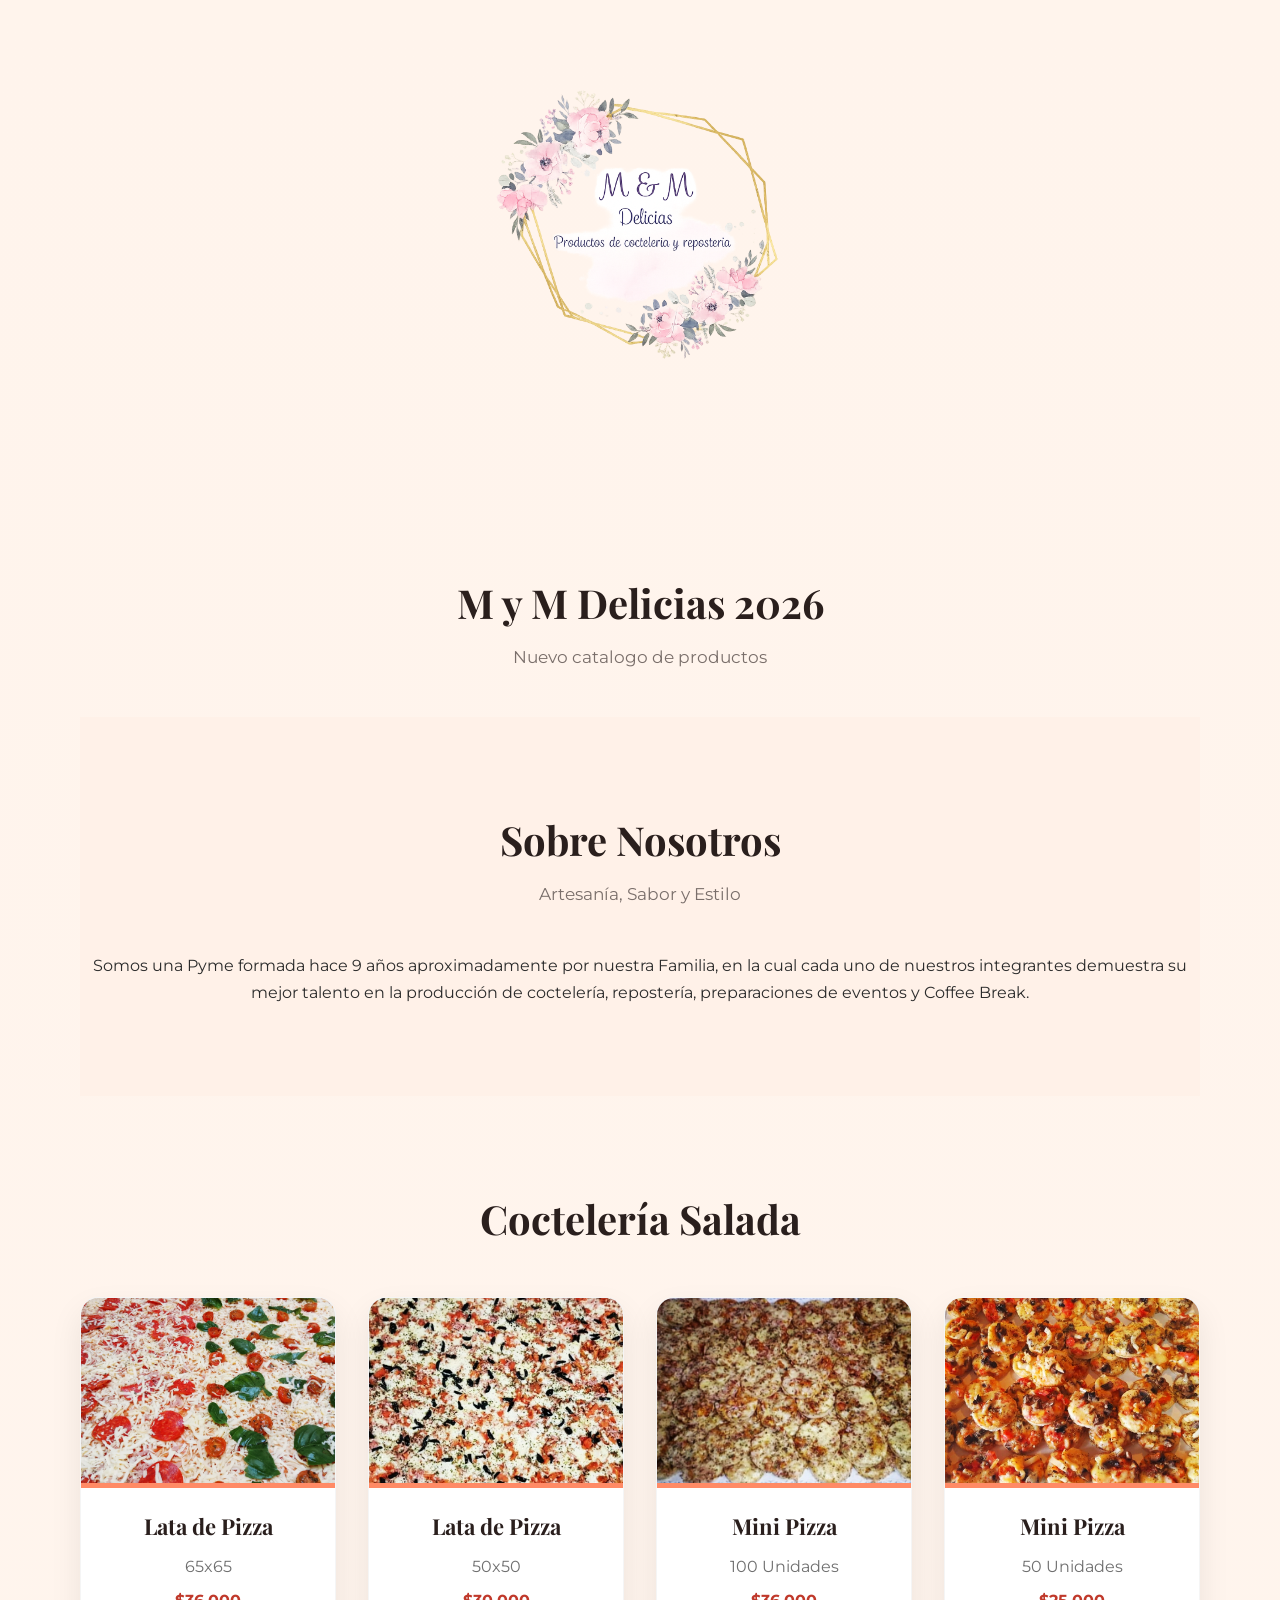
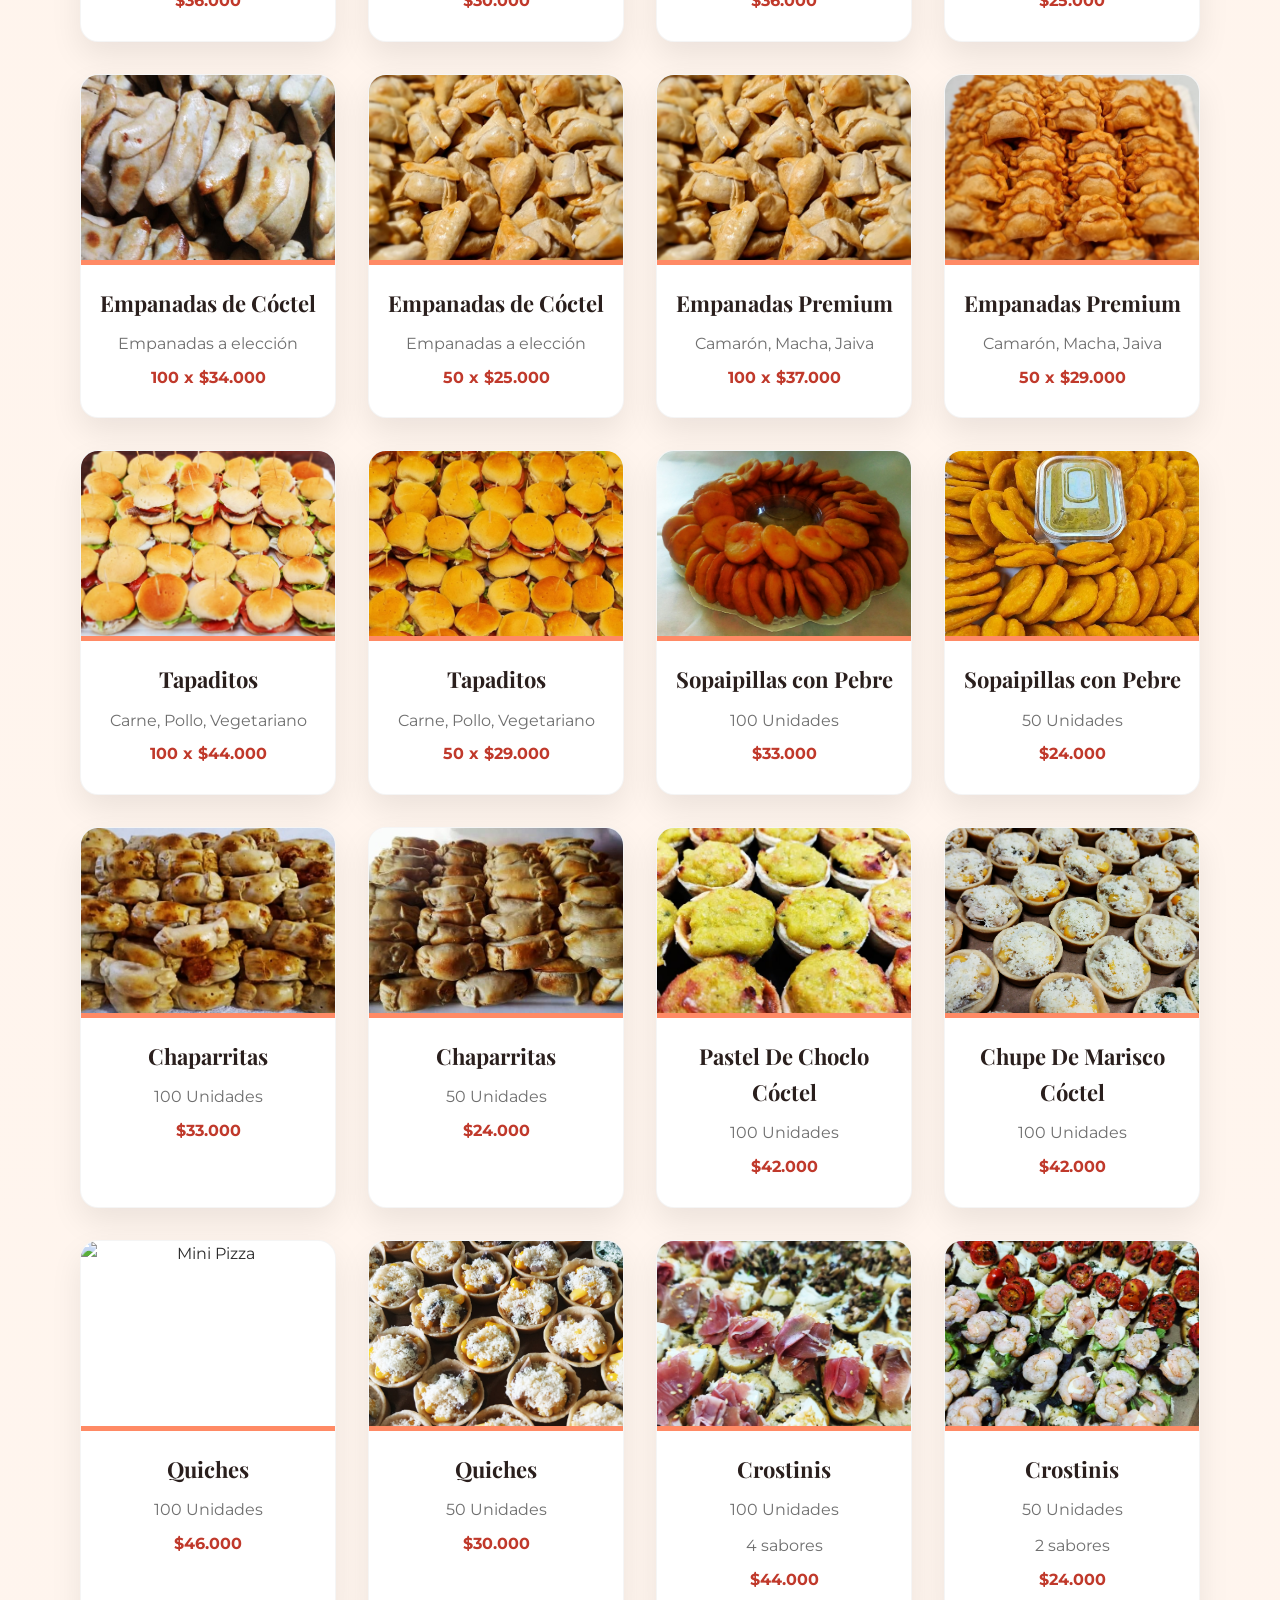
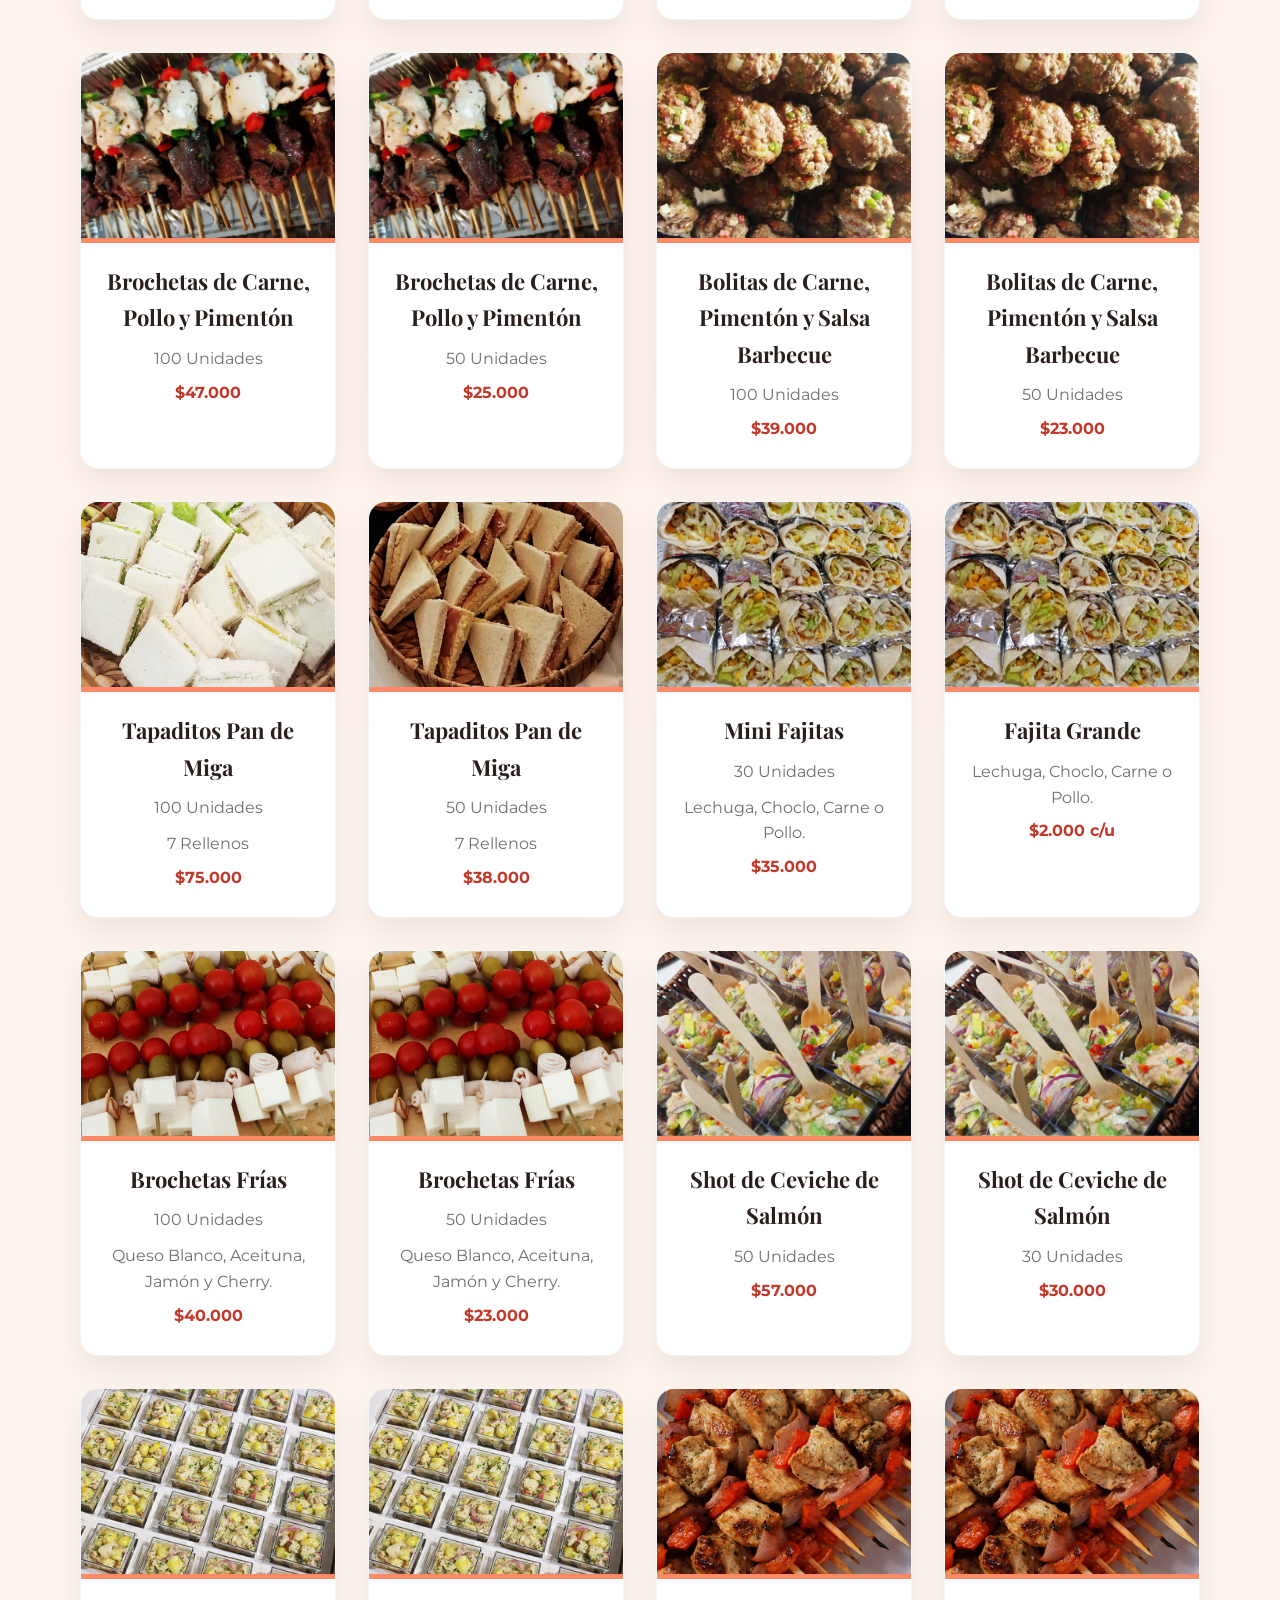
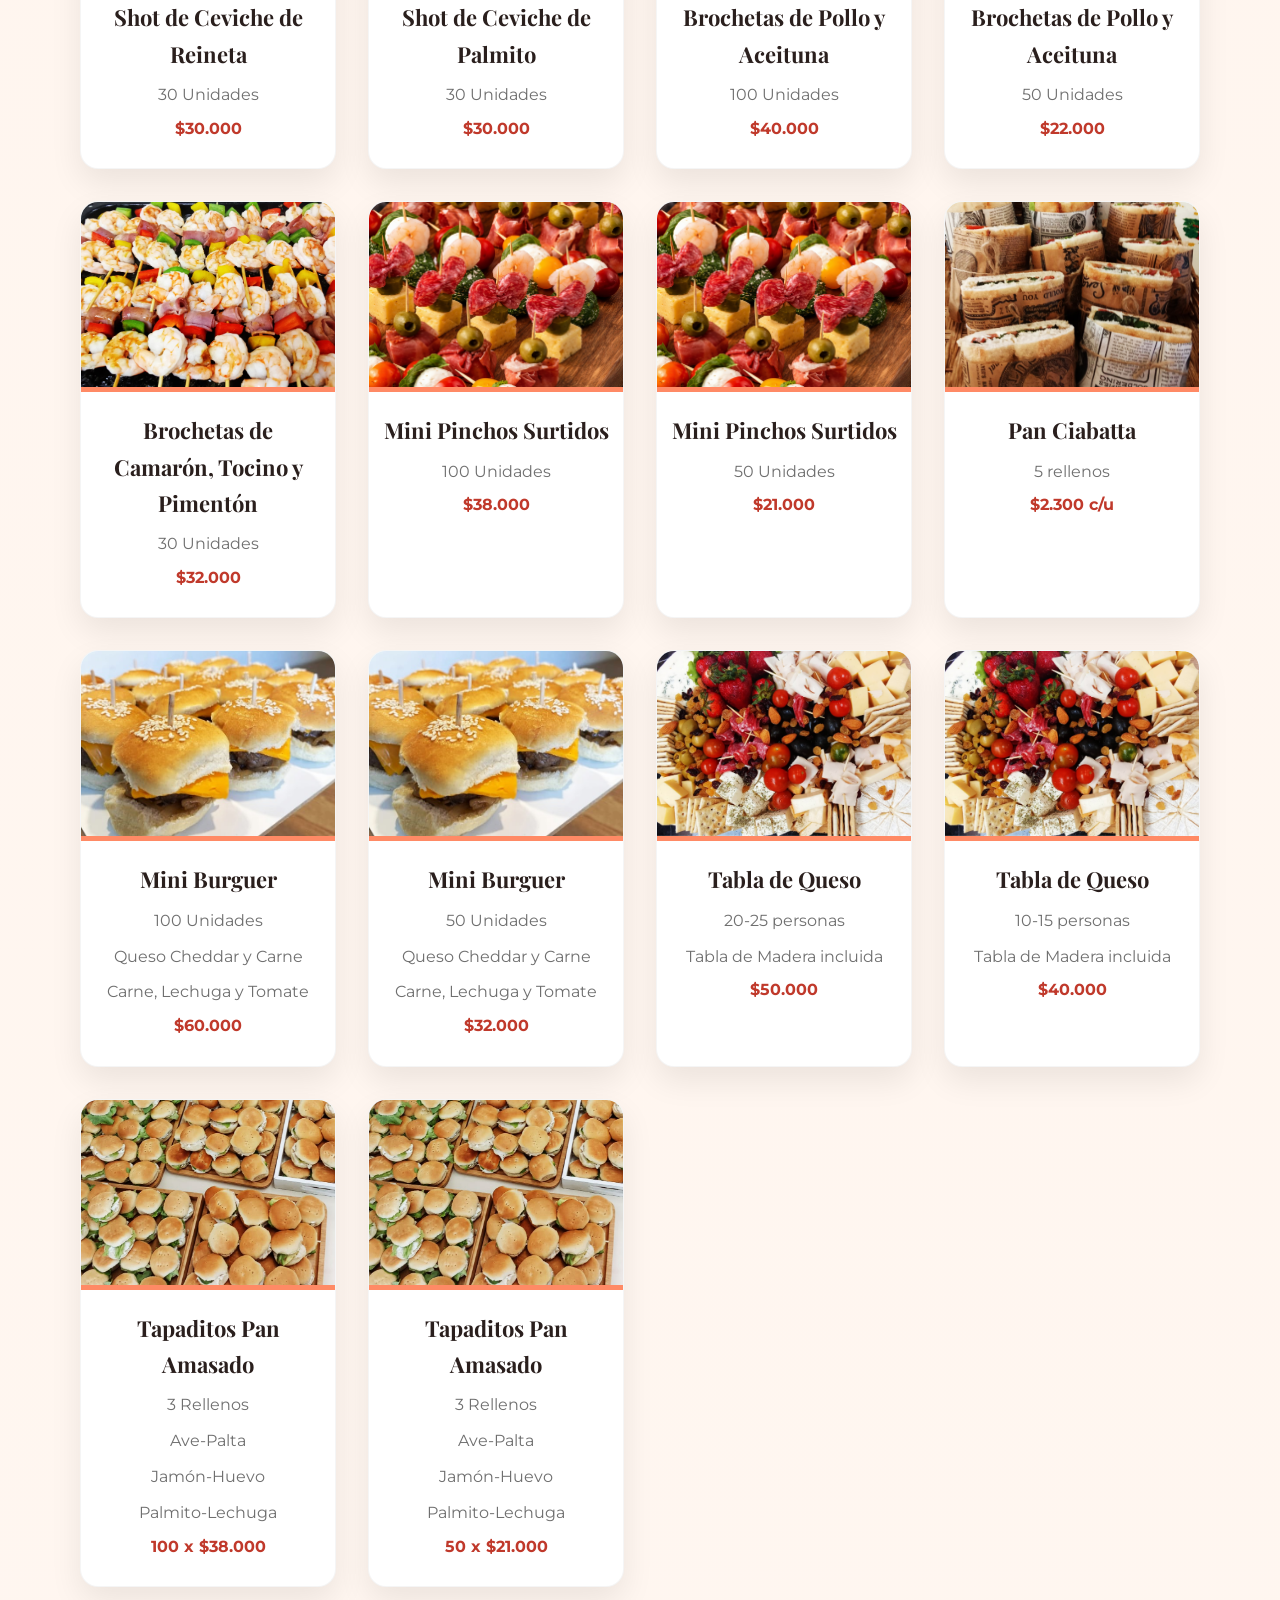
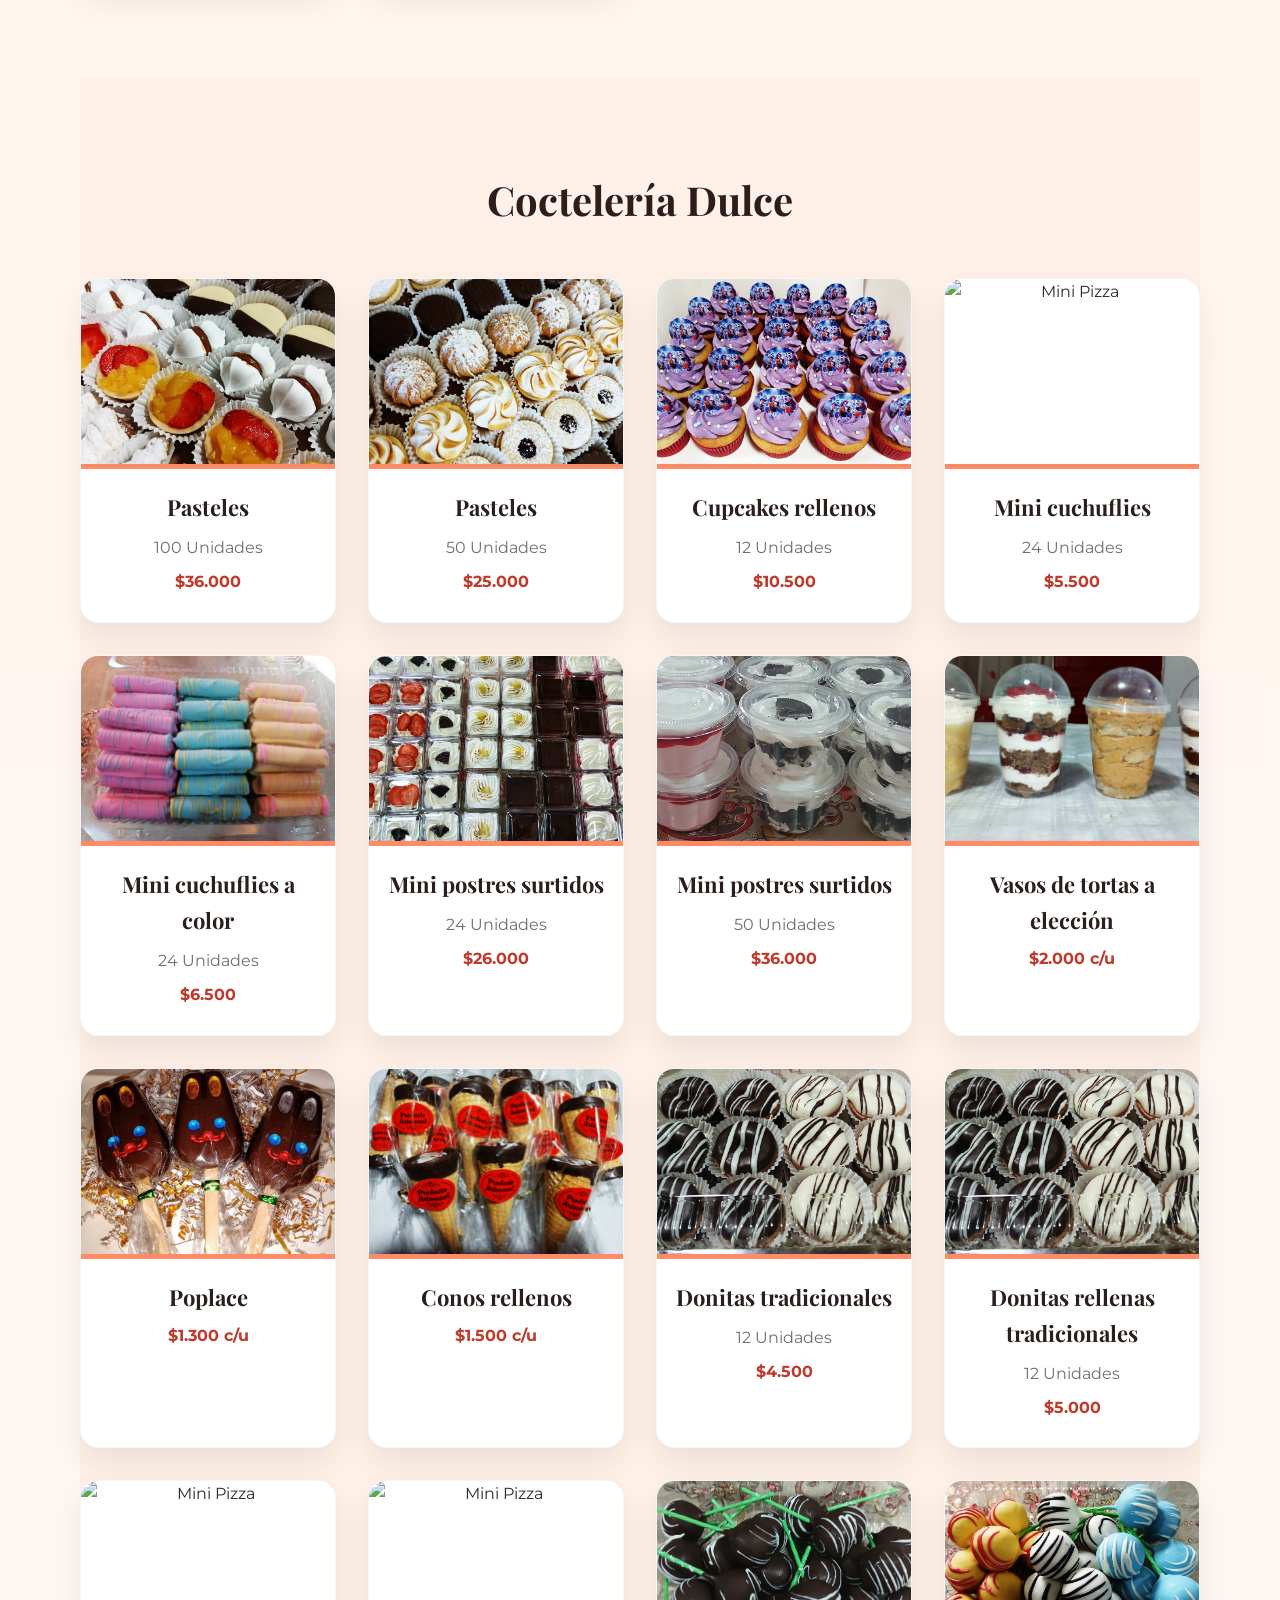
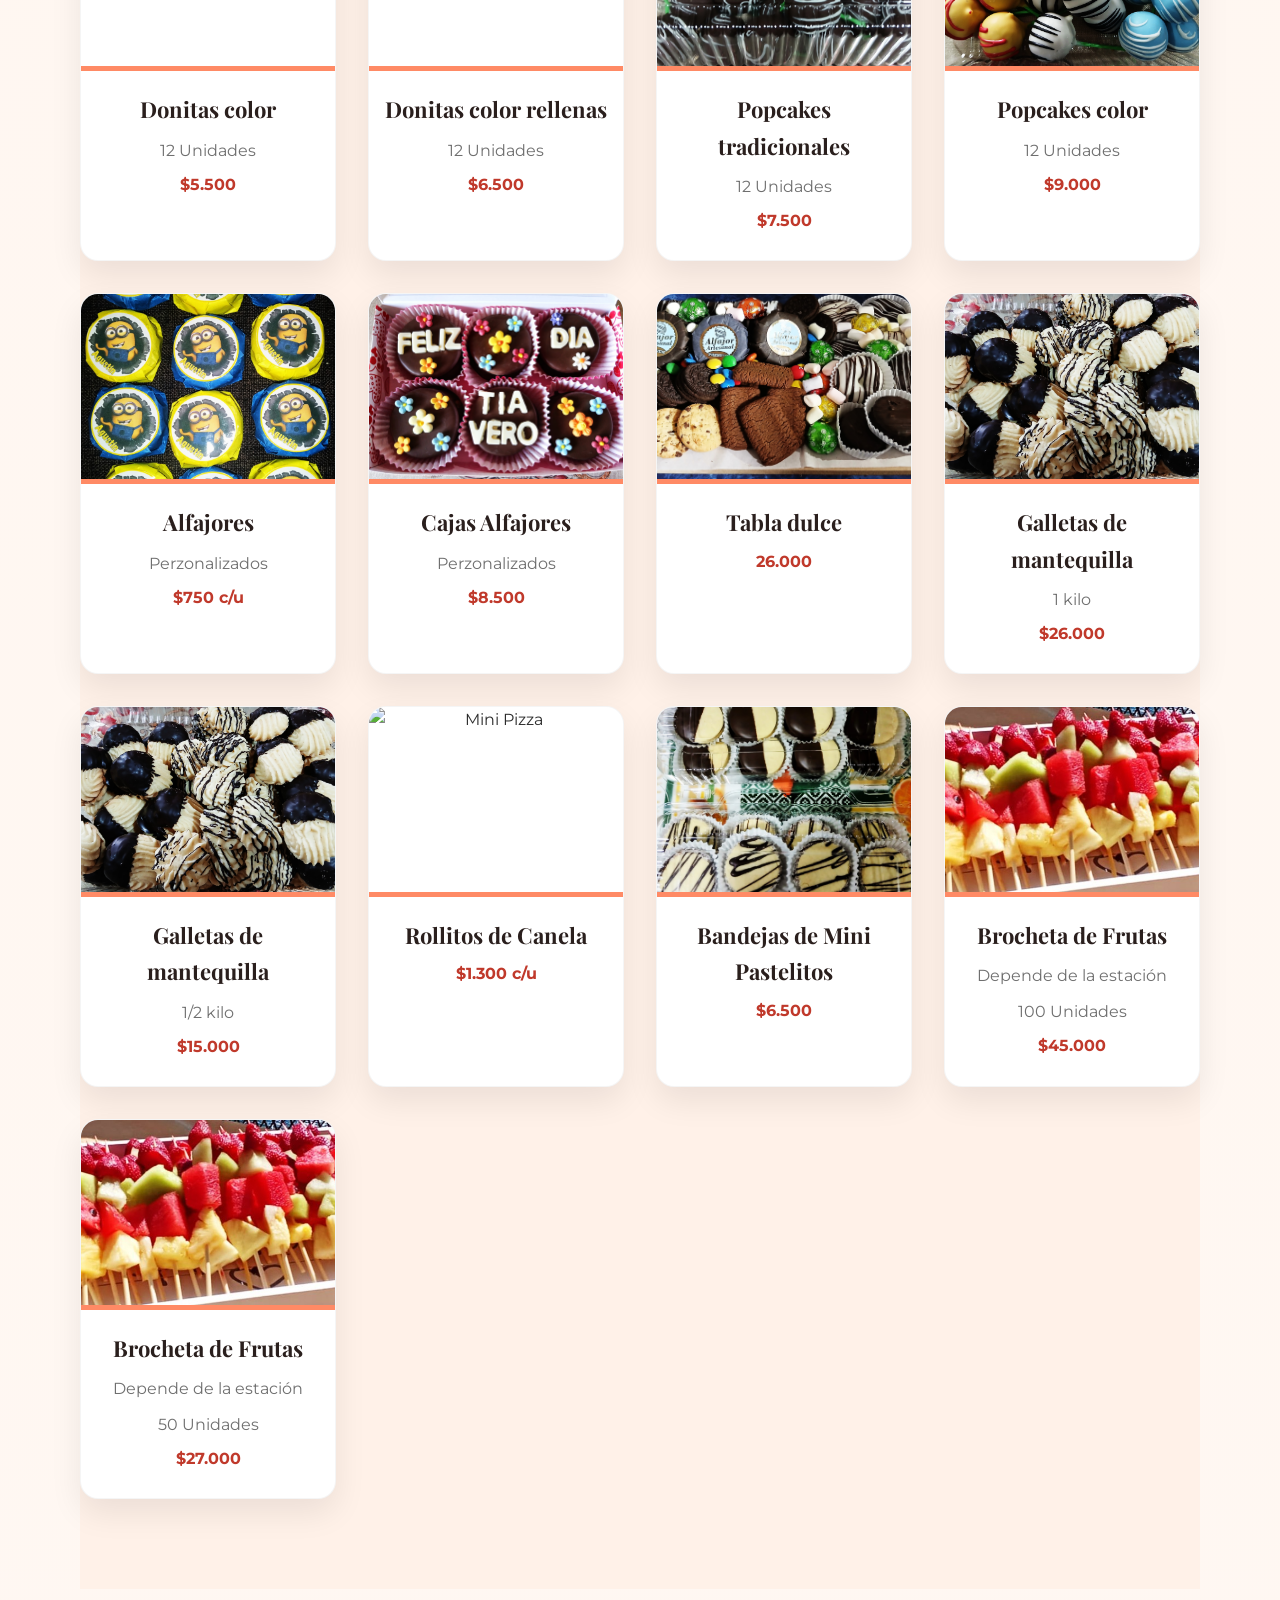
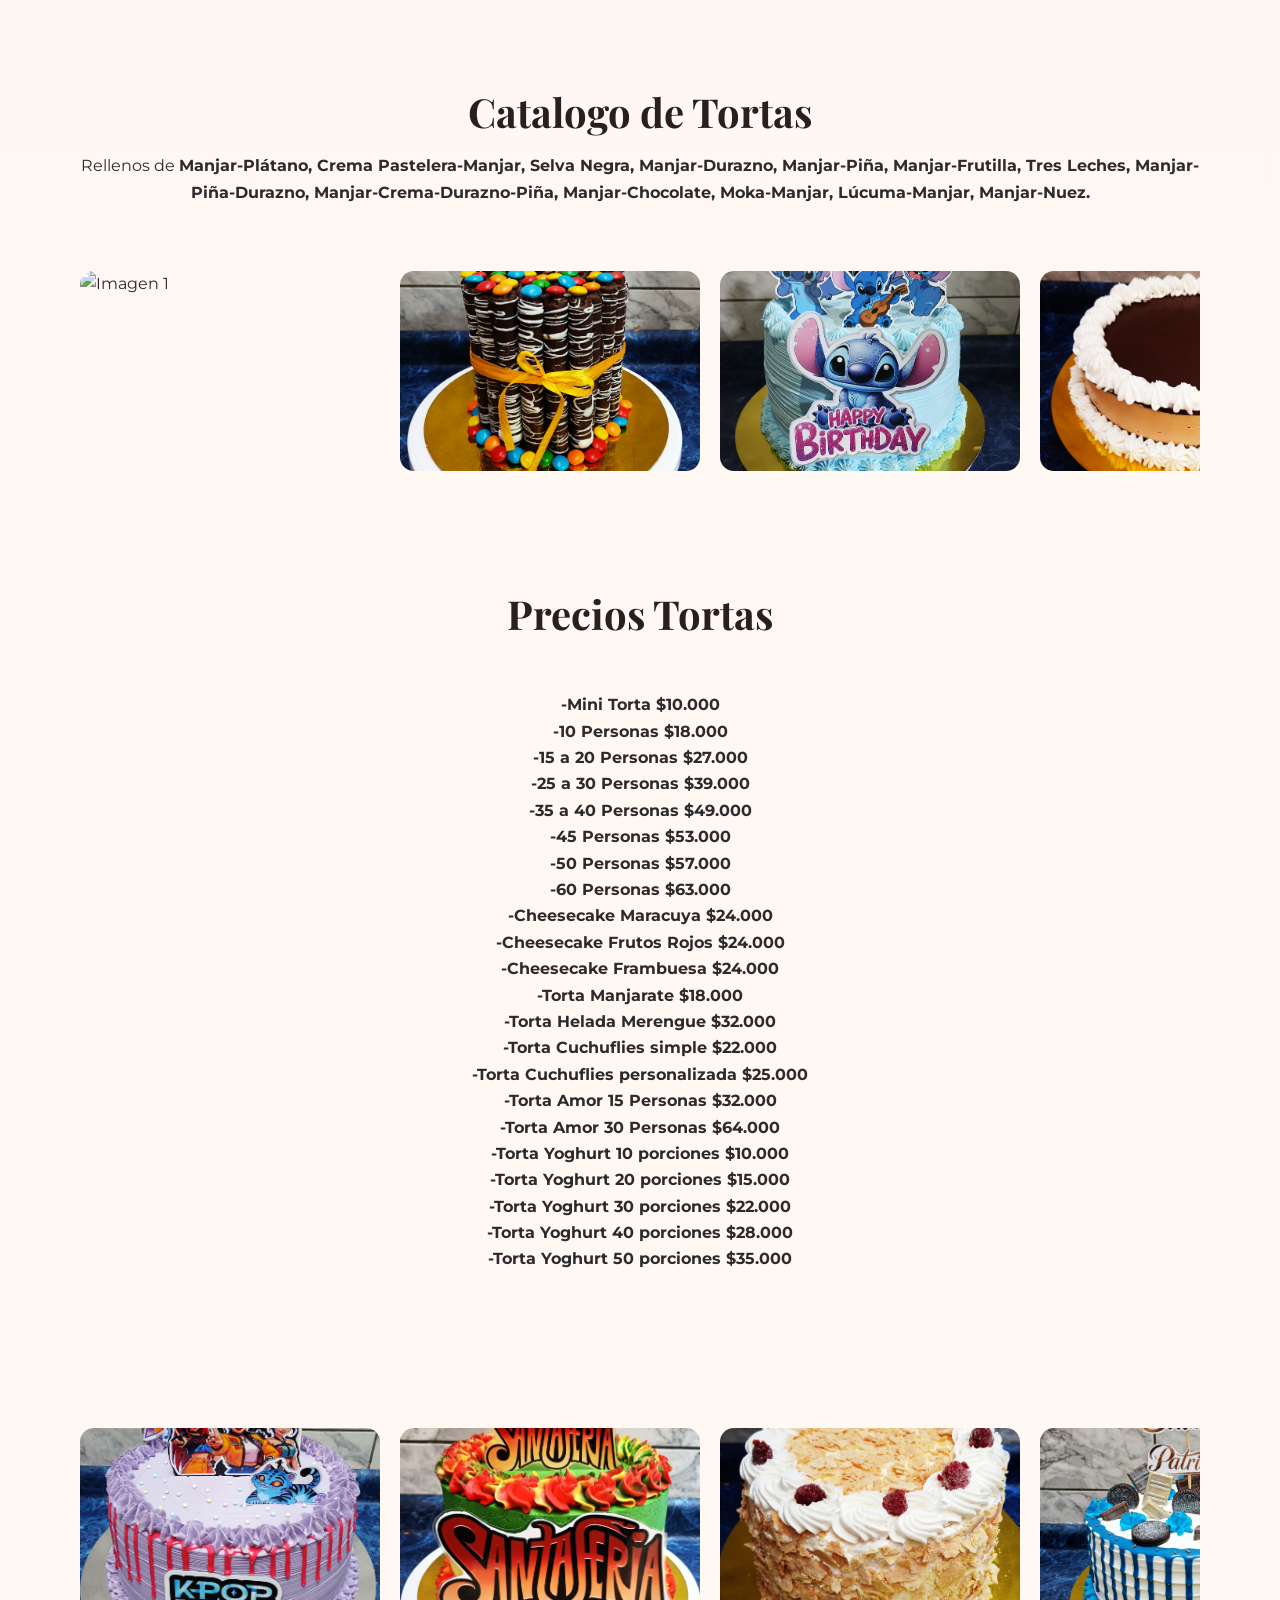
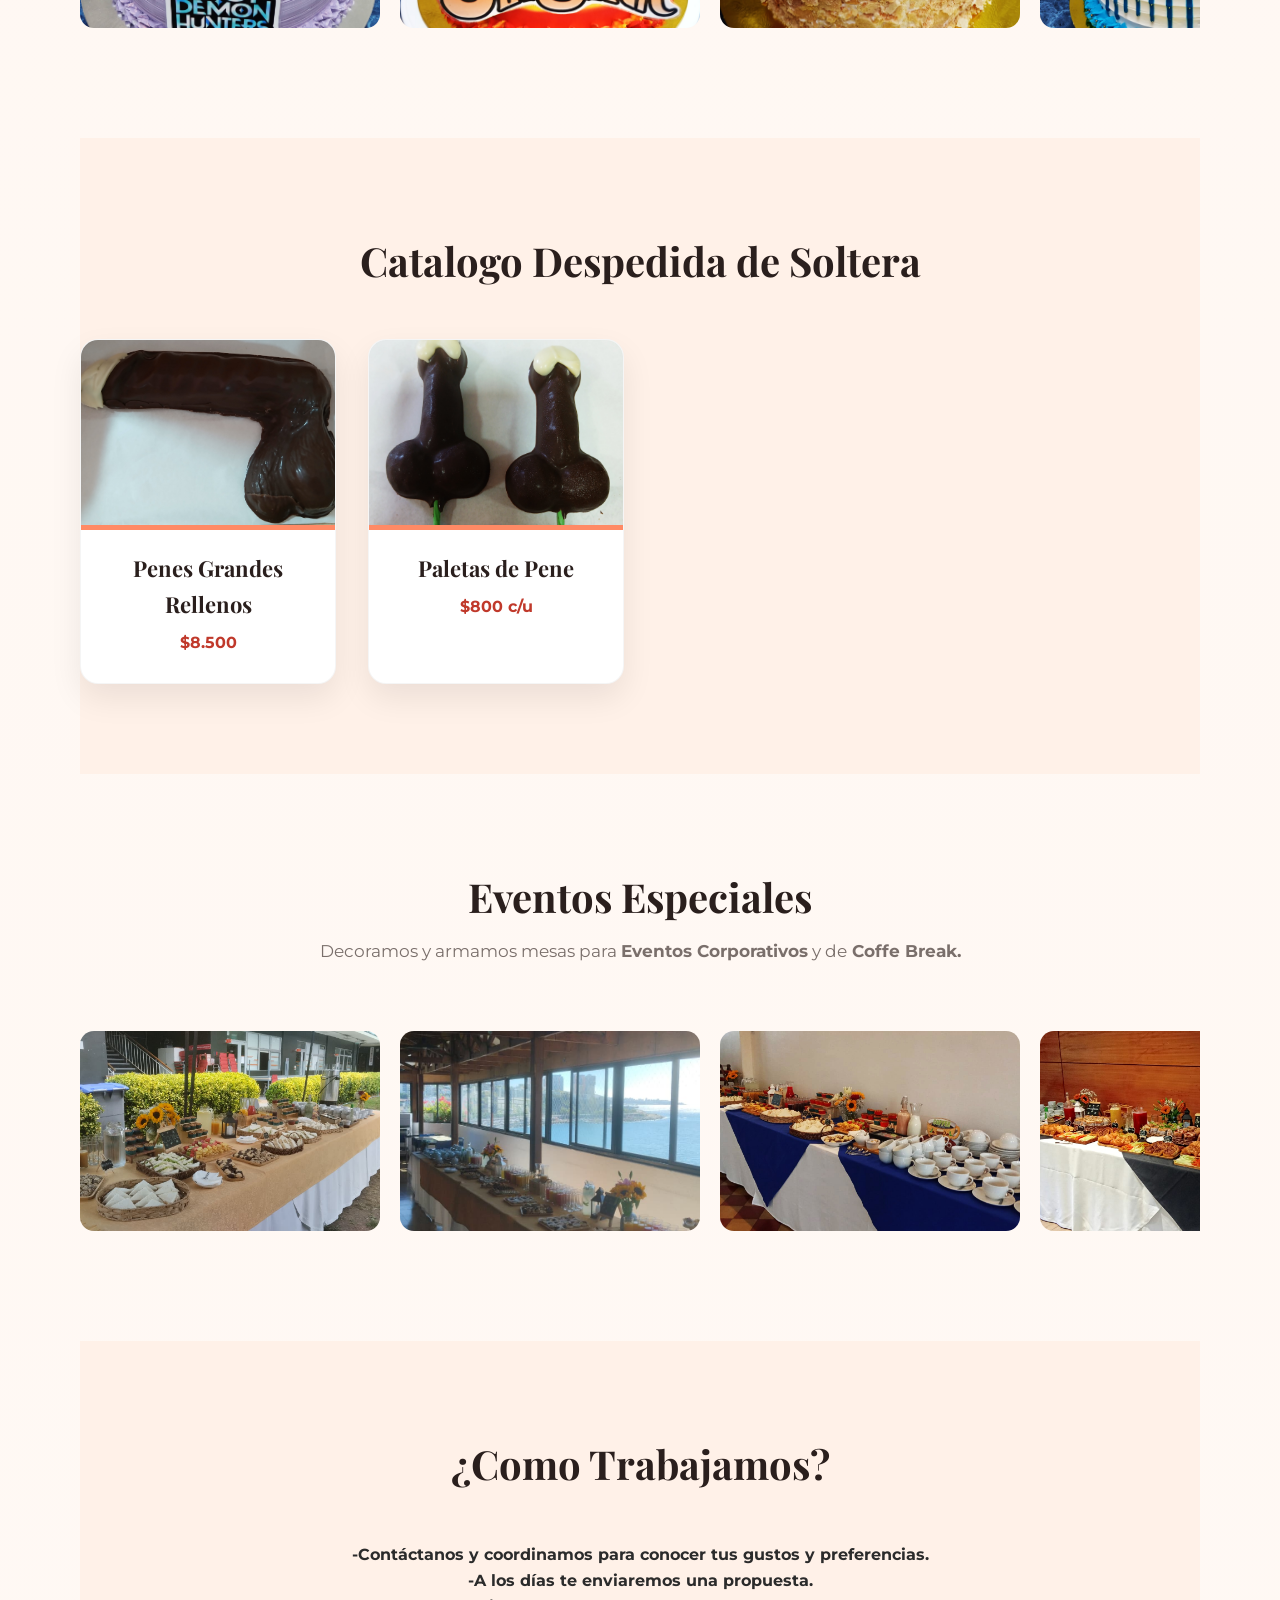
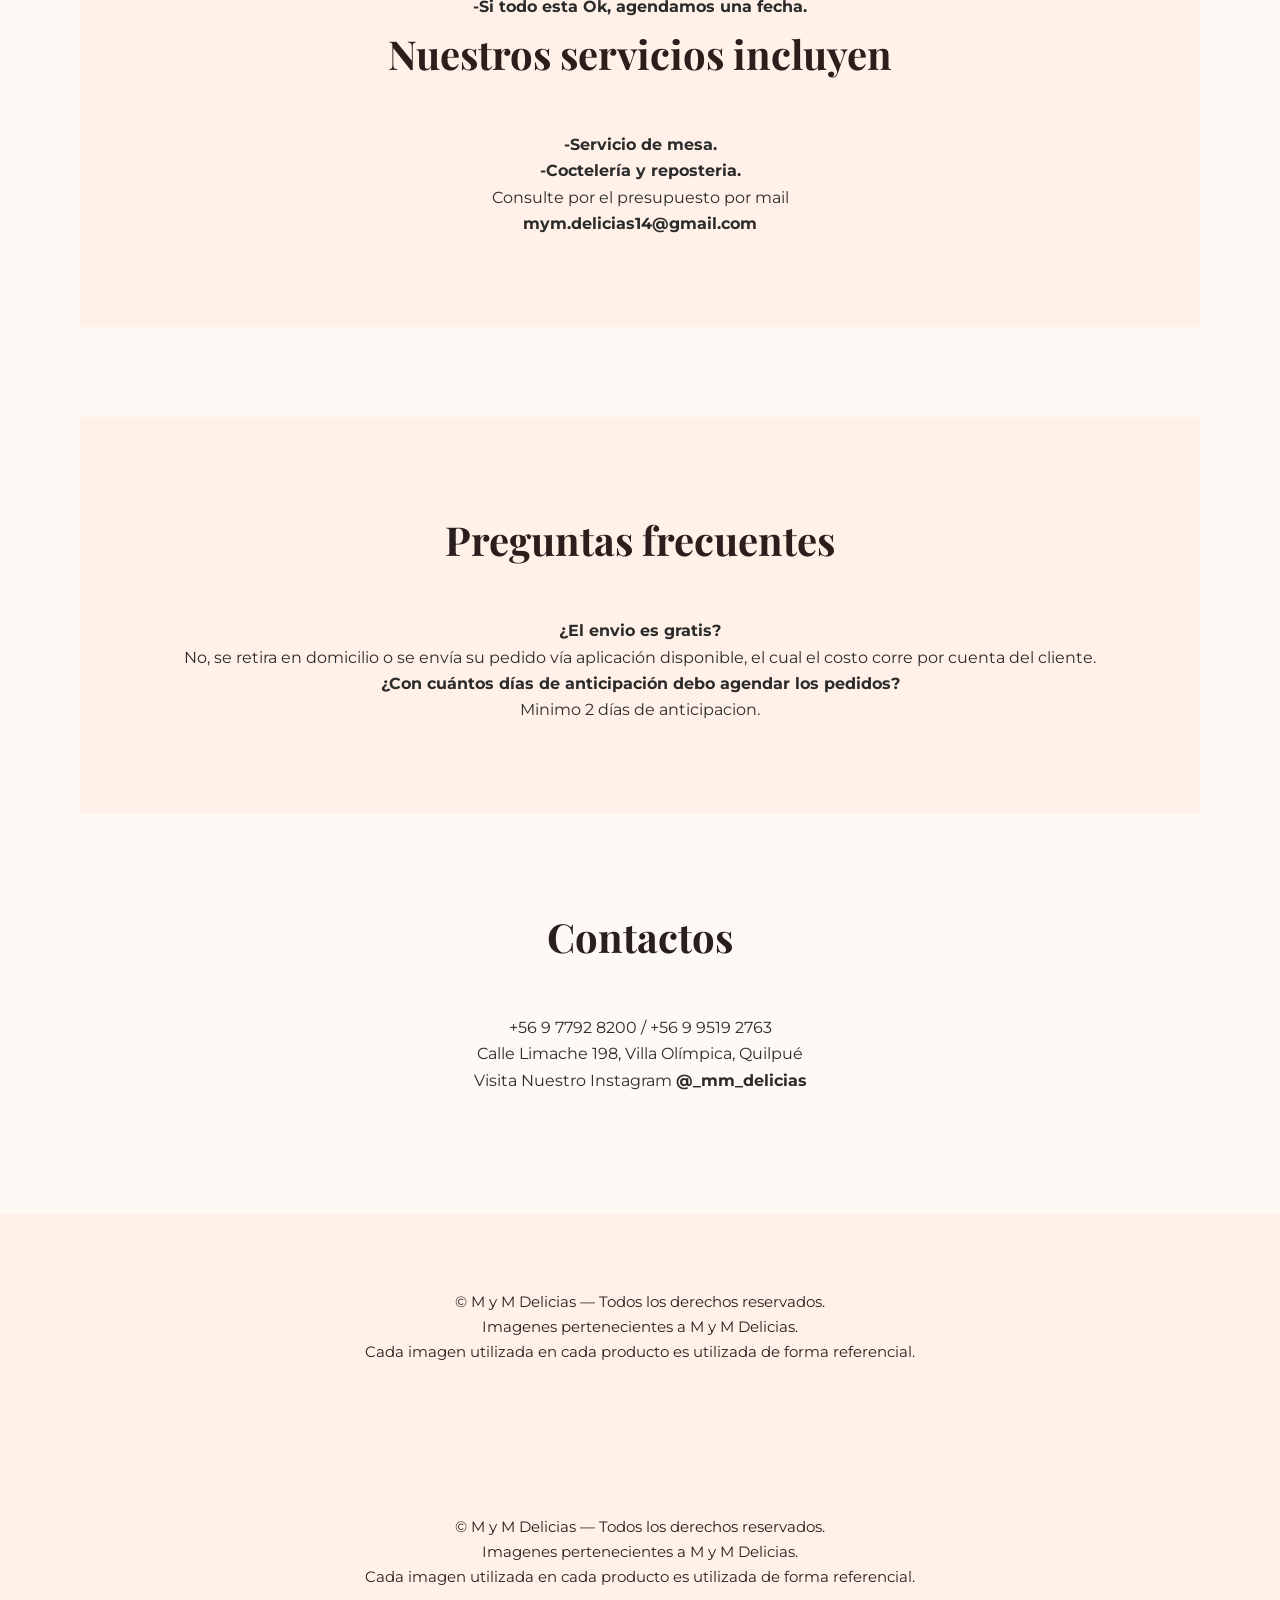
==== commit 119a7c0b: "actualizacion casi final" ====
--- a/index.html
+++ b/index.html
@@ -110,14 +110,14 @@
                         <img src="assets/tapaditos2.jpeg" class="card-img" alt="Mini Pizza">
                         <h4>Tapaditos</h4>
                         <p>Carne, Pollo, Vegetariano</p>
-                        <p class="precio">100 x $38.000</p>
+                        <p class="precio">100 x $44.000</p>
                     </article>
 
                     <article class="card">
                         <img src="assets/tapaditos1.jpeg" class="card-img" alt="Mini Pizza">
                         <h4>Tapaditos</h4>
                         <p>Carne, Pollo, Vegetariano</p>
-                        <p class="precio">50 x $21.000</p>
+                        <p class="precio">50 x $29.000</p>
                     </article>
 
                     <article class="card">
@@ -341,6 +341,25 @@
                         <p>Tabla de Madera incluida</p>
                         <p class="precio">$40.000</p>
                     </article>
+                    <article class="card">
+                        <img src="assets/panamasa.jpeg" class="card-img" alt="Mini Pizza">
+                        <h4>Tapaditos Pan Amasado</h4>
+                        <p>3 Rellenos</p>
+                        <p>Ave-Palta</p>
+                        <p>Jamón-Huevo</p>
+                        <p>Palmito-Lechuga</p>
+                        <p class="precio">100 x $38.000</p>
+                    </article>
+                    <article class="card">
+                        <img src="assets/panamasa.jpeg" class="card-img" alt="Mini Pizza">
+                        <h4>Tapaditos Pan Amasado</h4>
+                        <p>3 Rellenos</p>
+                        <p>Ave-Palta</p>
+                        <p>Jamón-Huevo</p>
+                        <p>Palmito-Lechuga</p>
+                        <p class="precio">50 x $21.000</p>
+                    </article>
+
 
 
 
@@ -507,7 +526,7 @@
                     </article>
                     </article>
                     <article class="card">
-                        <img src="assets/pastelitos.jpg" class="card-img" alt="Mini Pizza">
+                        <img src="assets/bandejamini.jpeg" class="card-img" alt="Mini Pizza">
                         <h4>Bandejas de Mini Pastelitos</h4>
                         <p class="precio">$6.500</p>
                     </article>
@@ -578,8 +597,8 @@
                     <p><strong>-Torta Yoghurt 40 porciones $28.000</strong></p>
                     <p><strong>-Torta Yoghurt 50 porciones $35.000</strong></p>
                     <div class="section-head">
-                    </section>
-                    <div class="carousel-container">
+                </section>
+                <div class="carousel-container">
                     <div class="carousel-track">
                         <img src="assets/torta2.jpg" alt="Imagen 1">
                         <img src="assets/torta3.jpg" alt="Imagen 2">
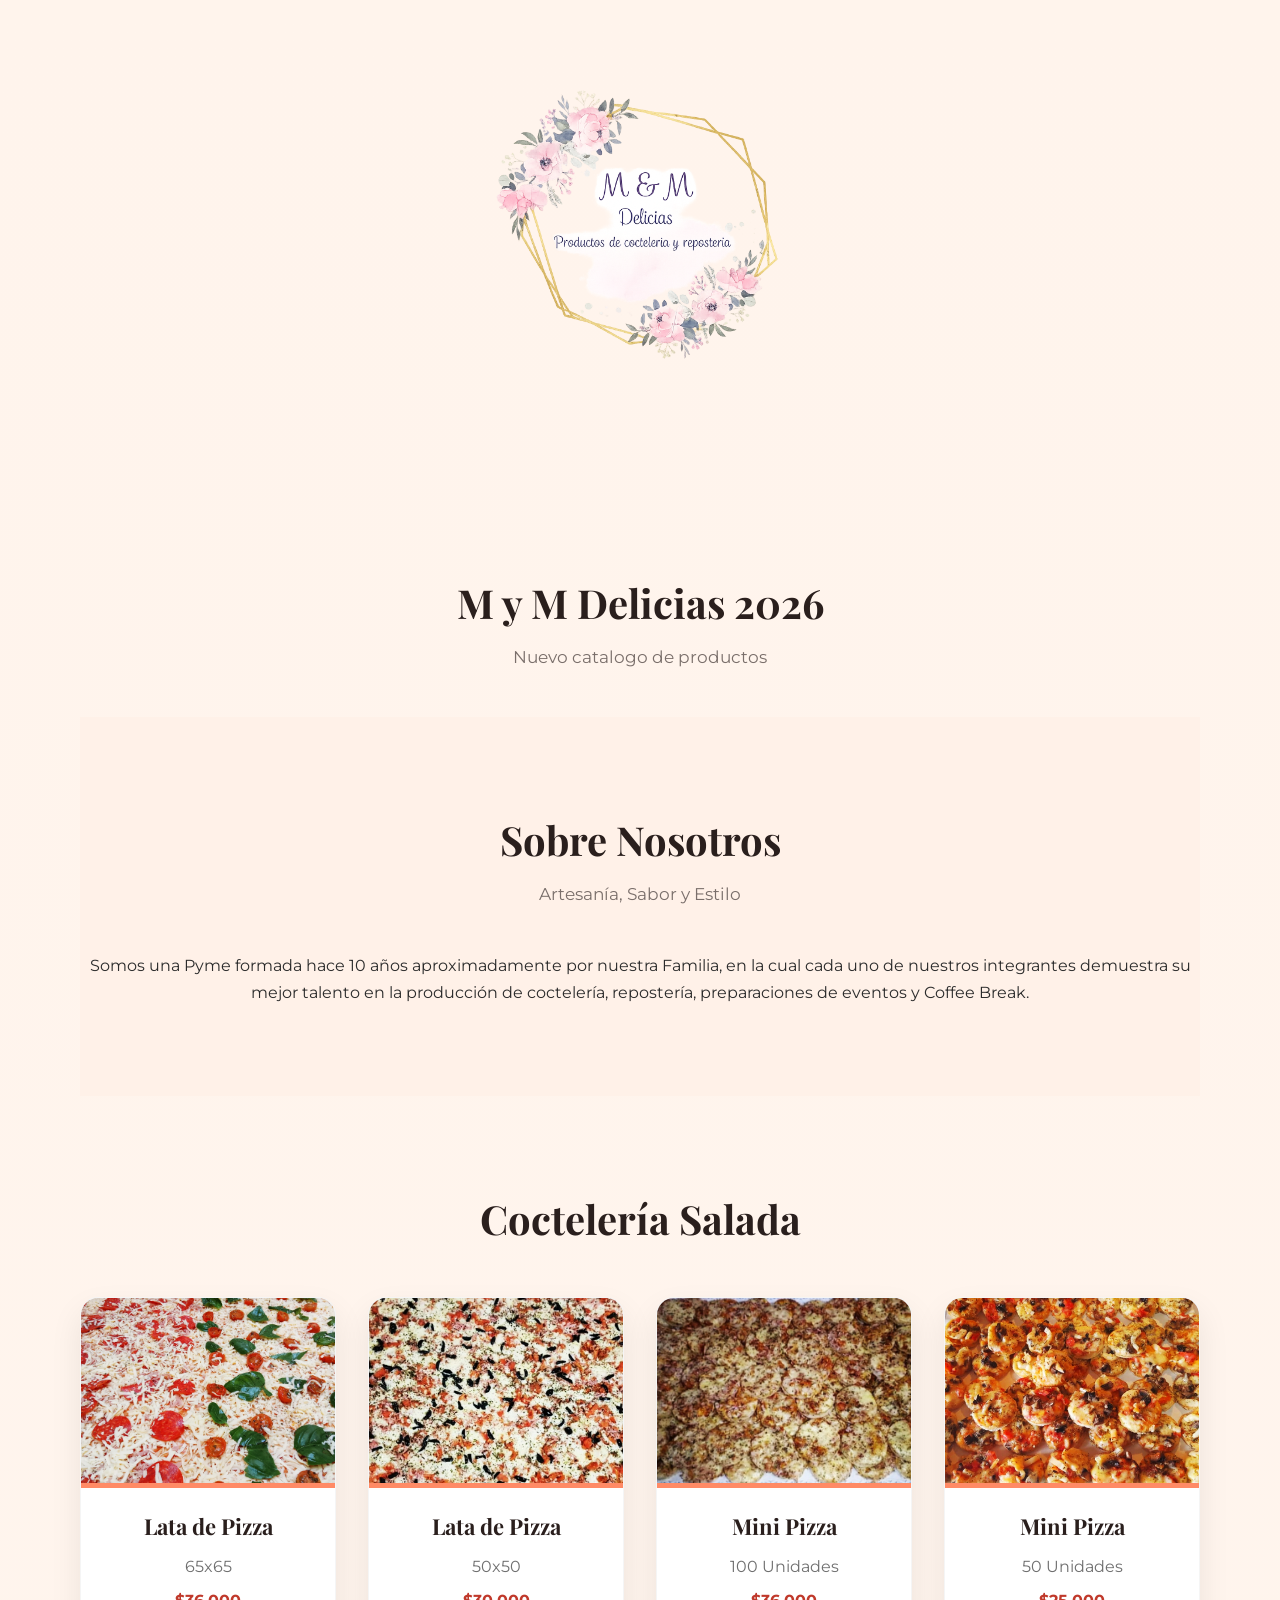
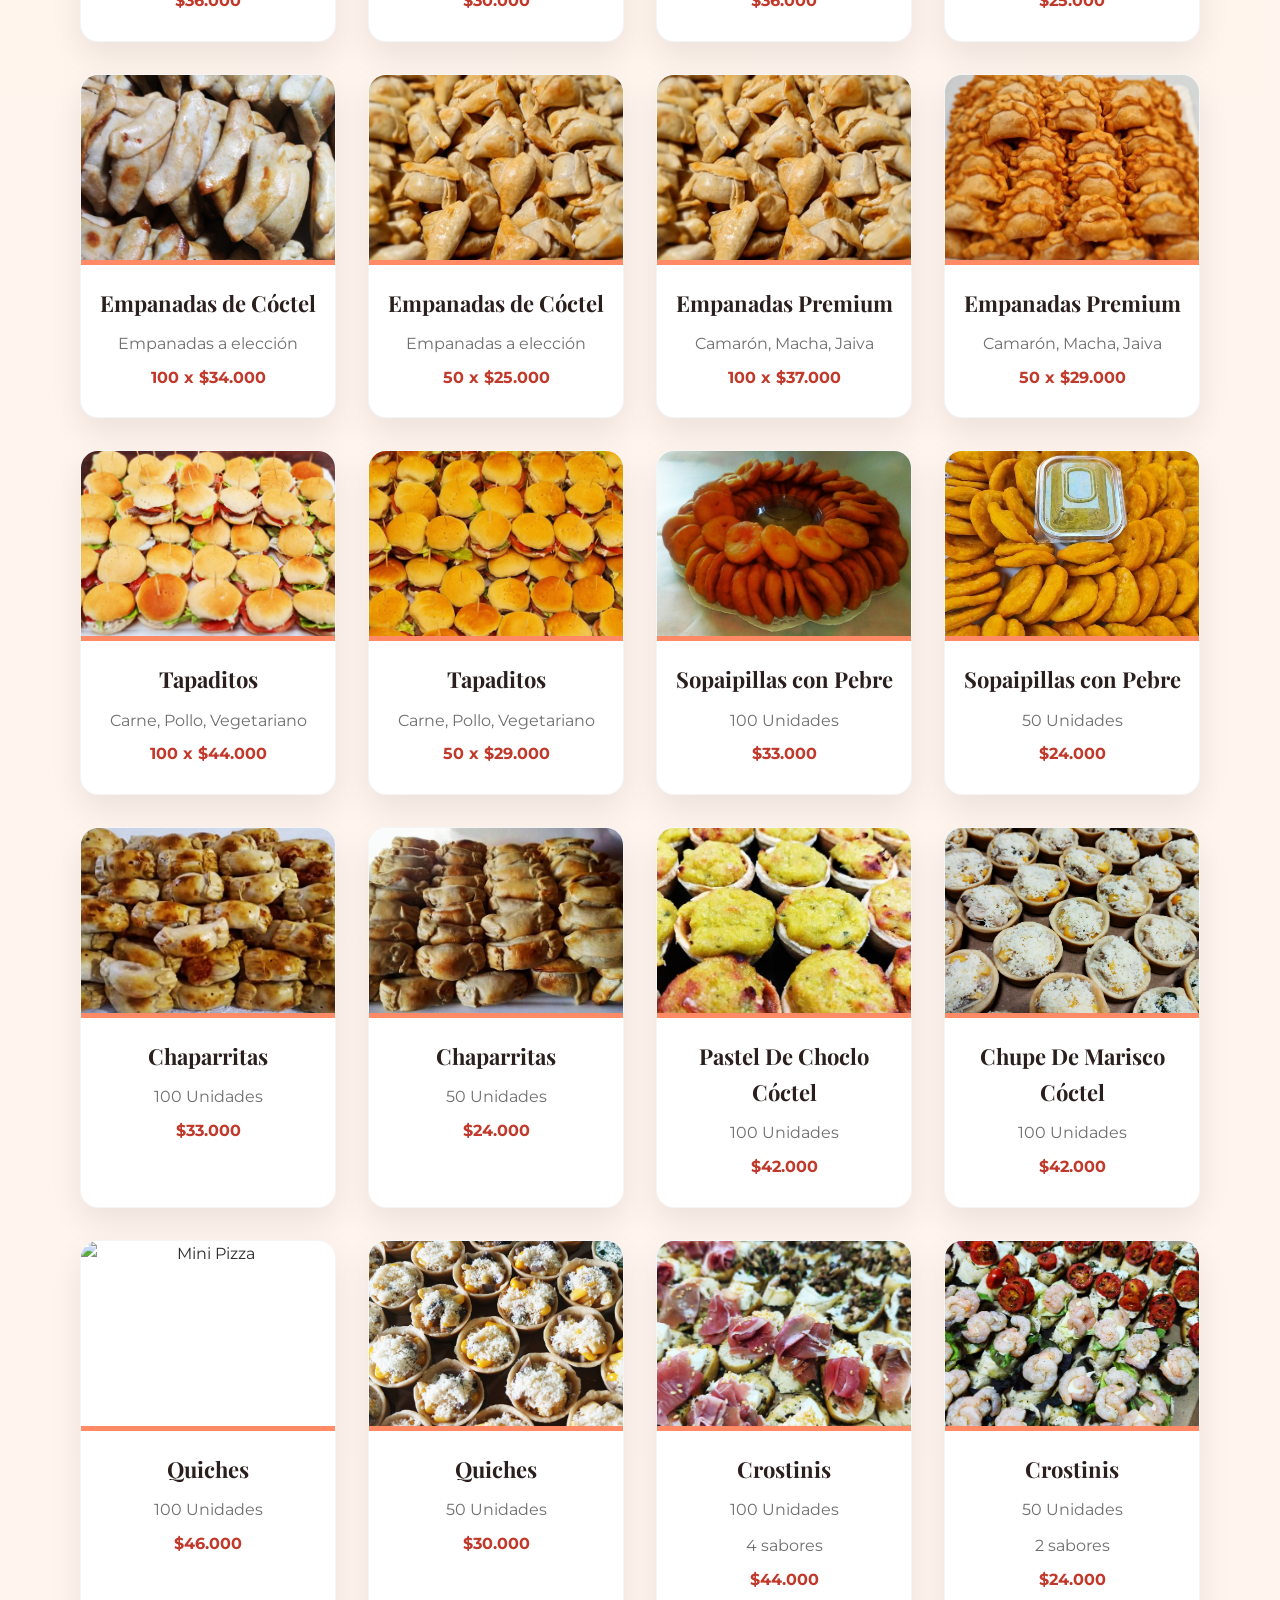
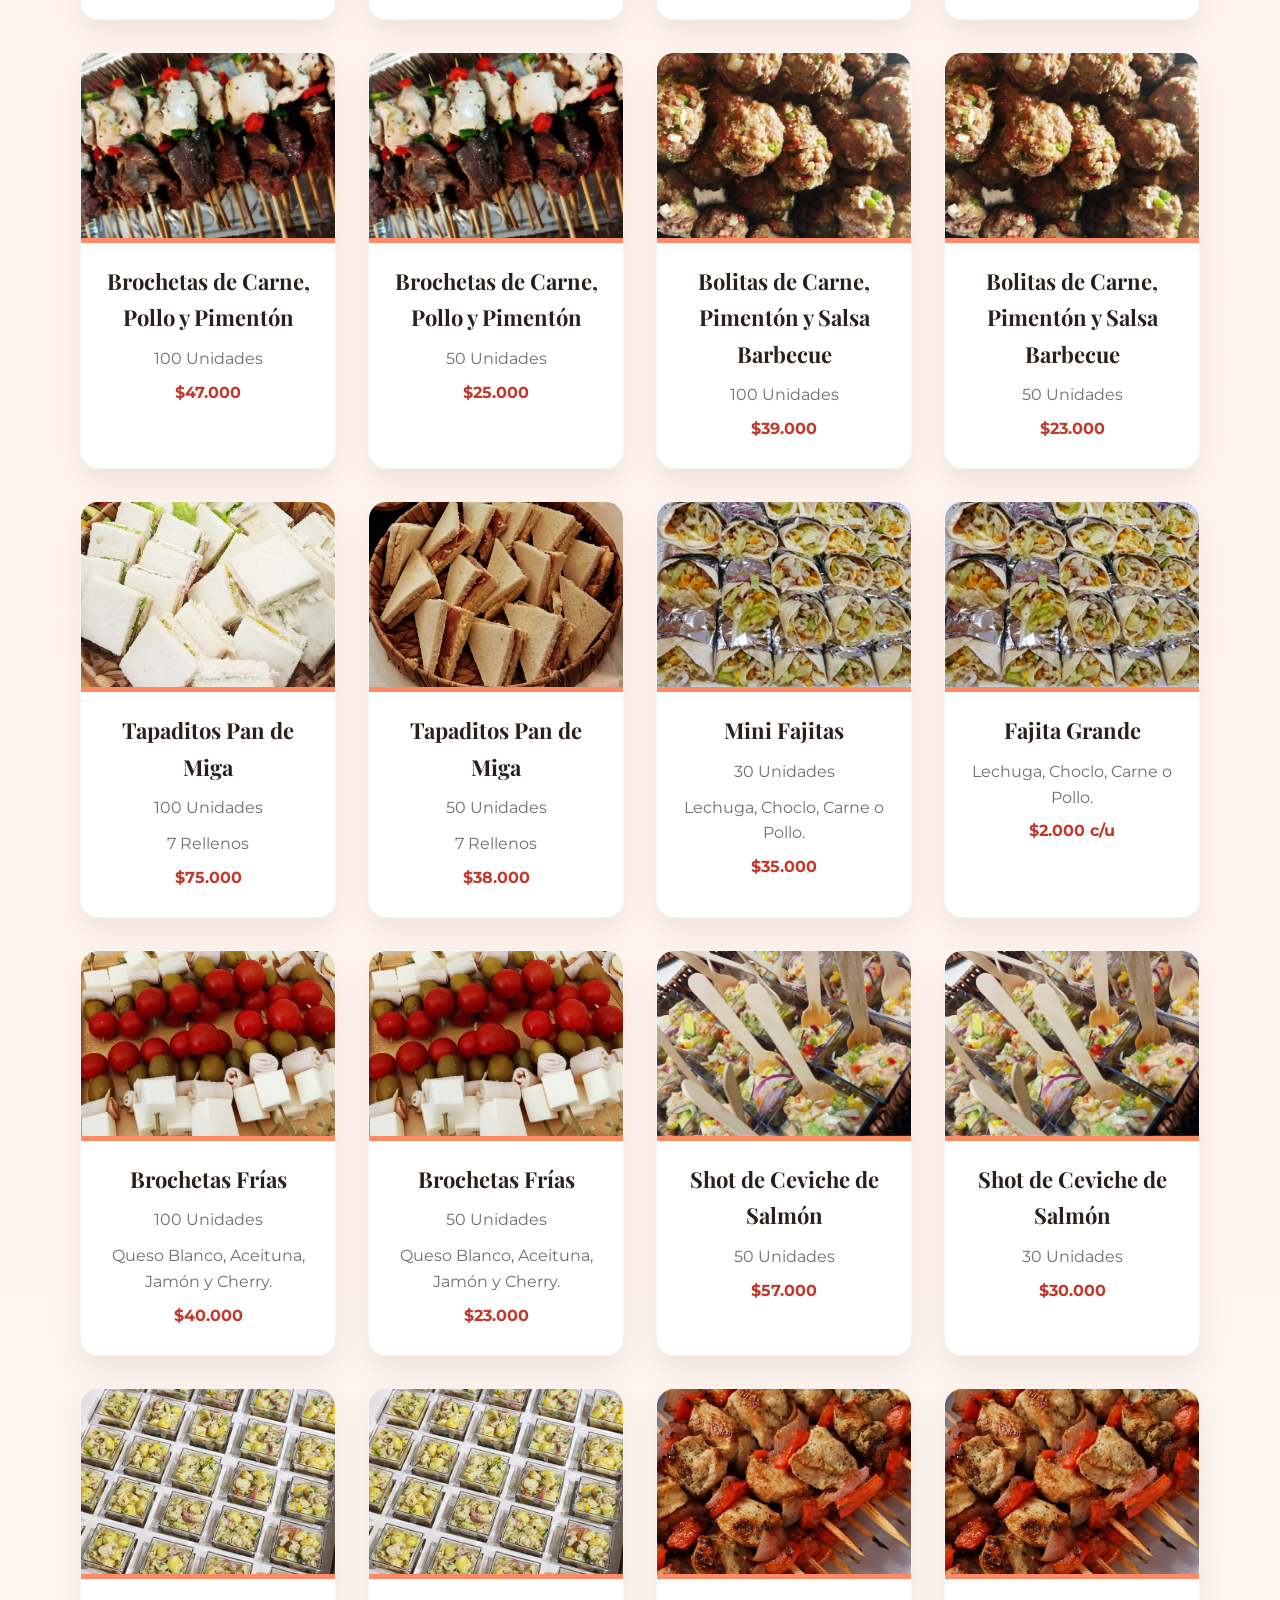
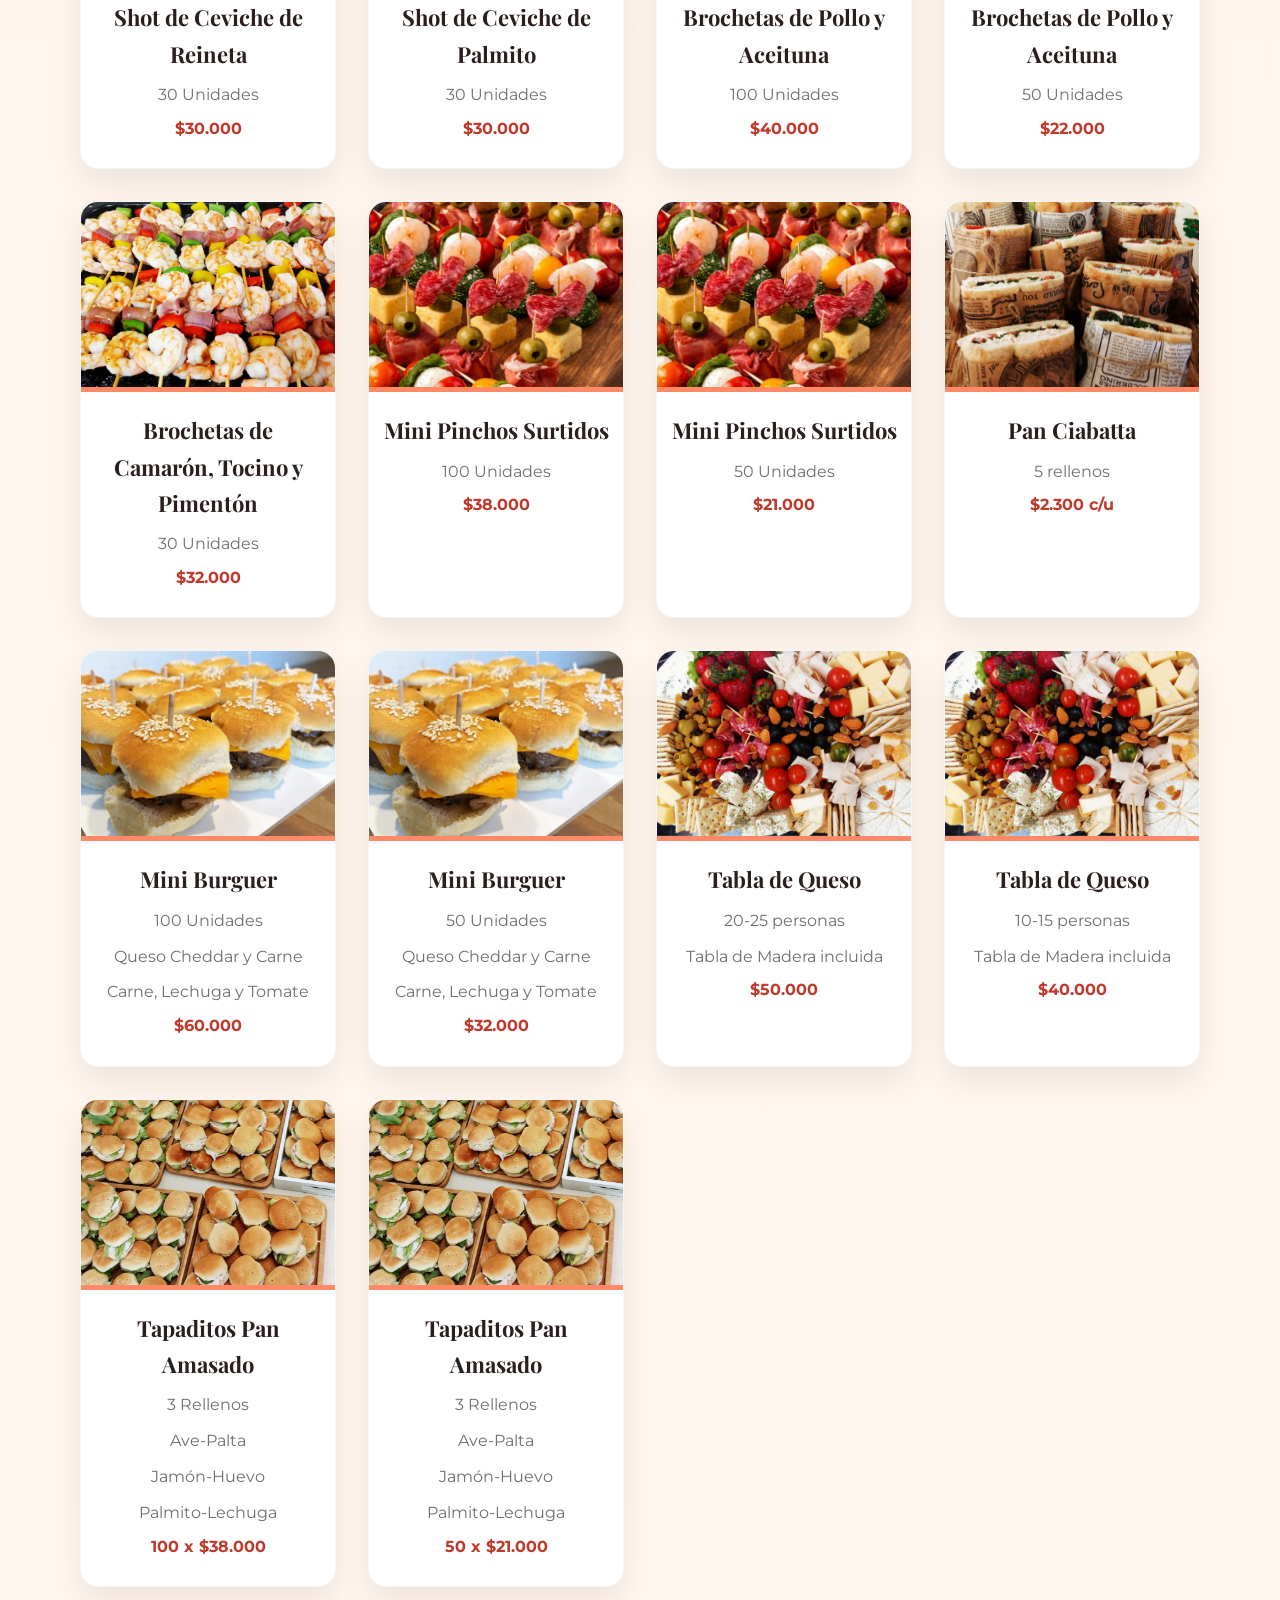
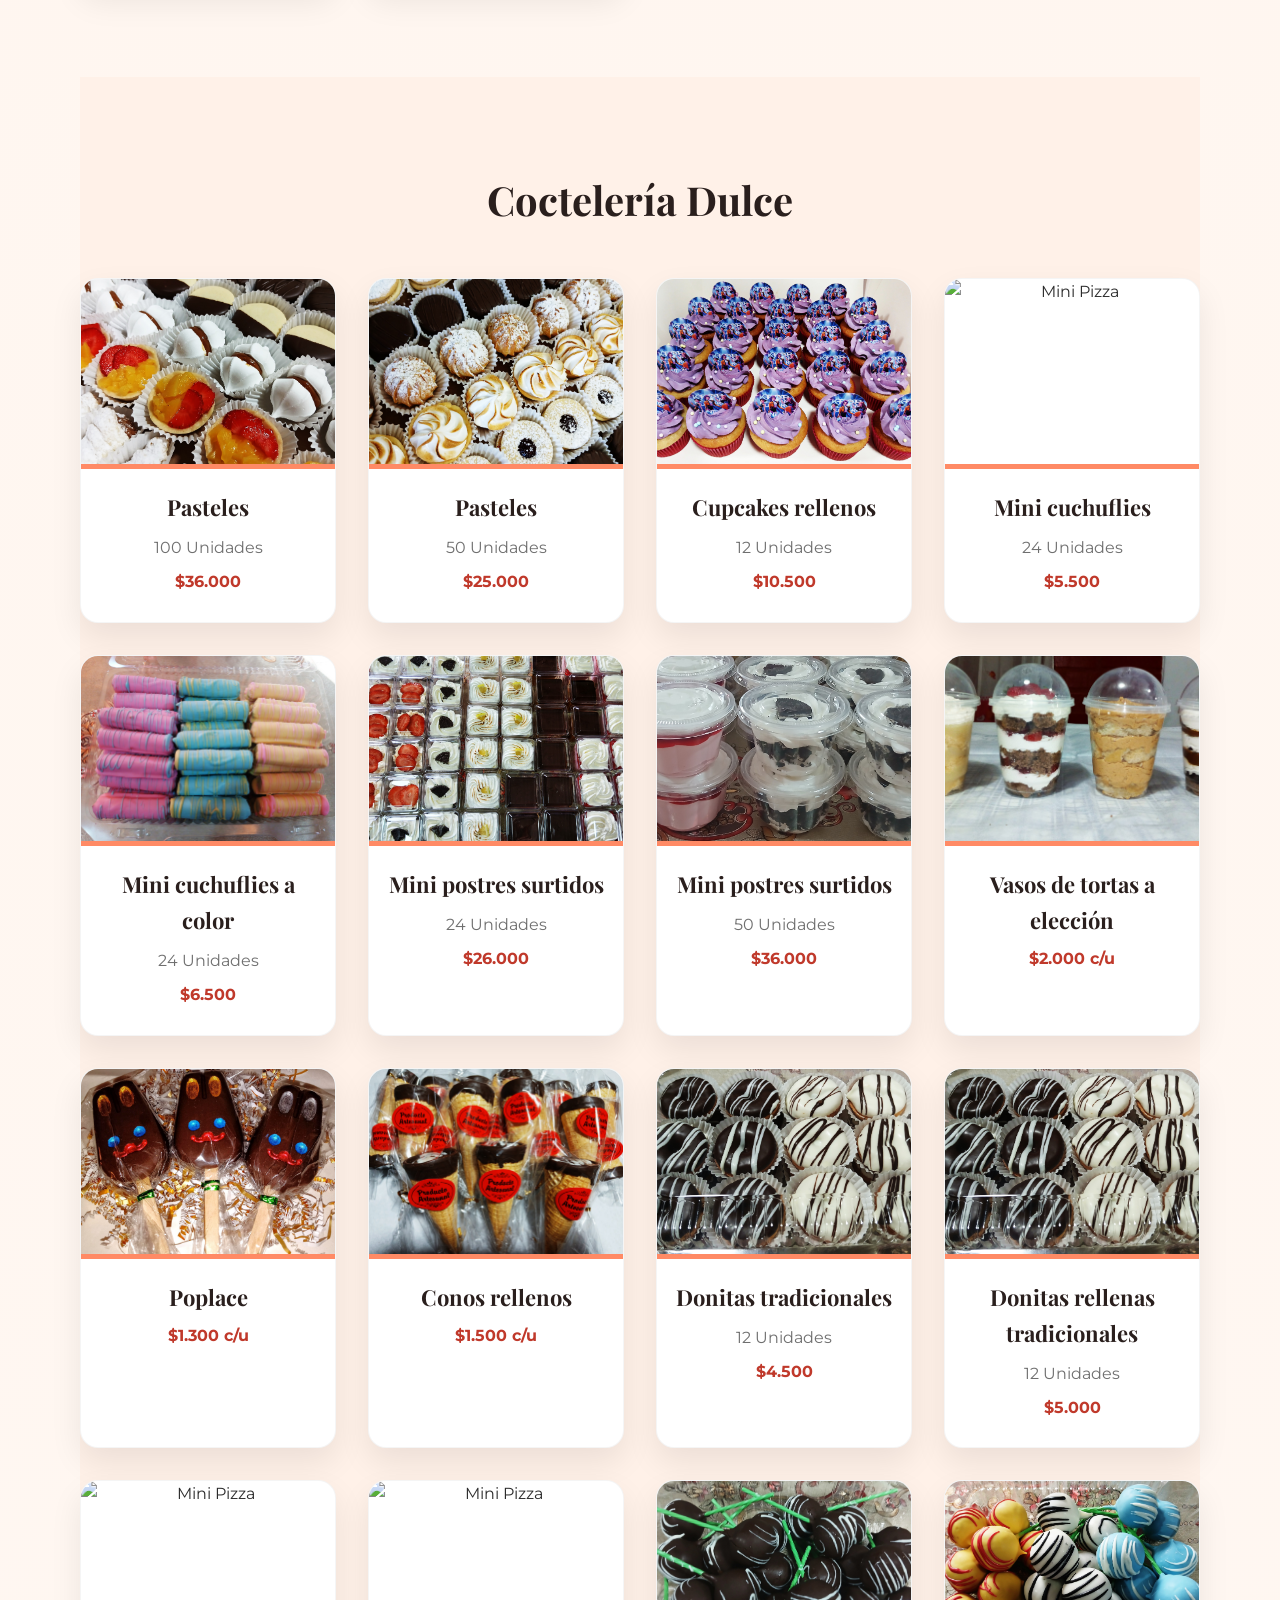
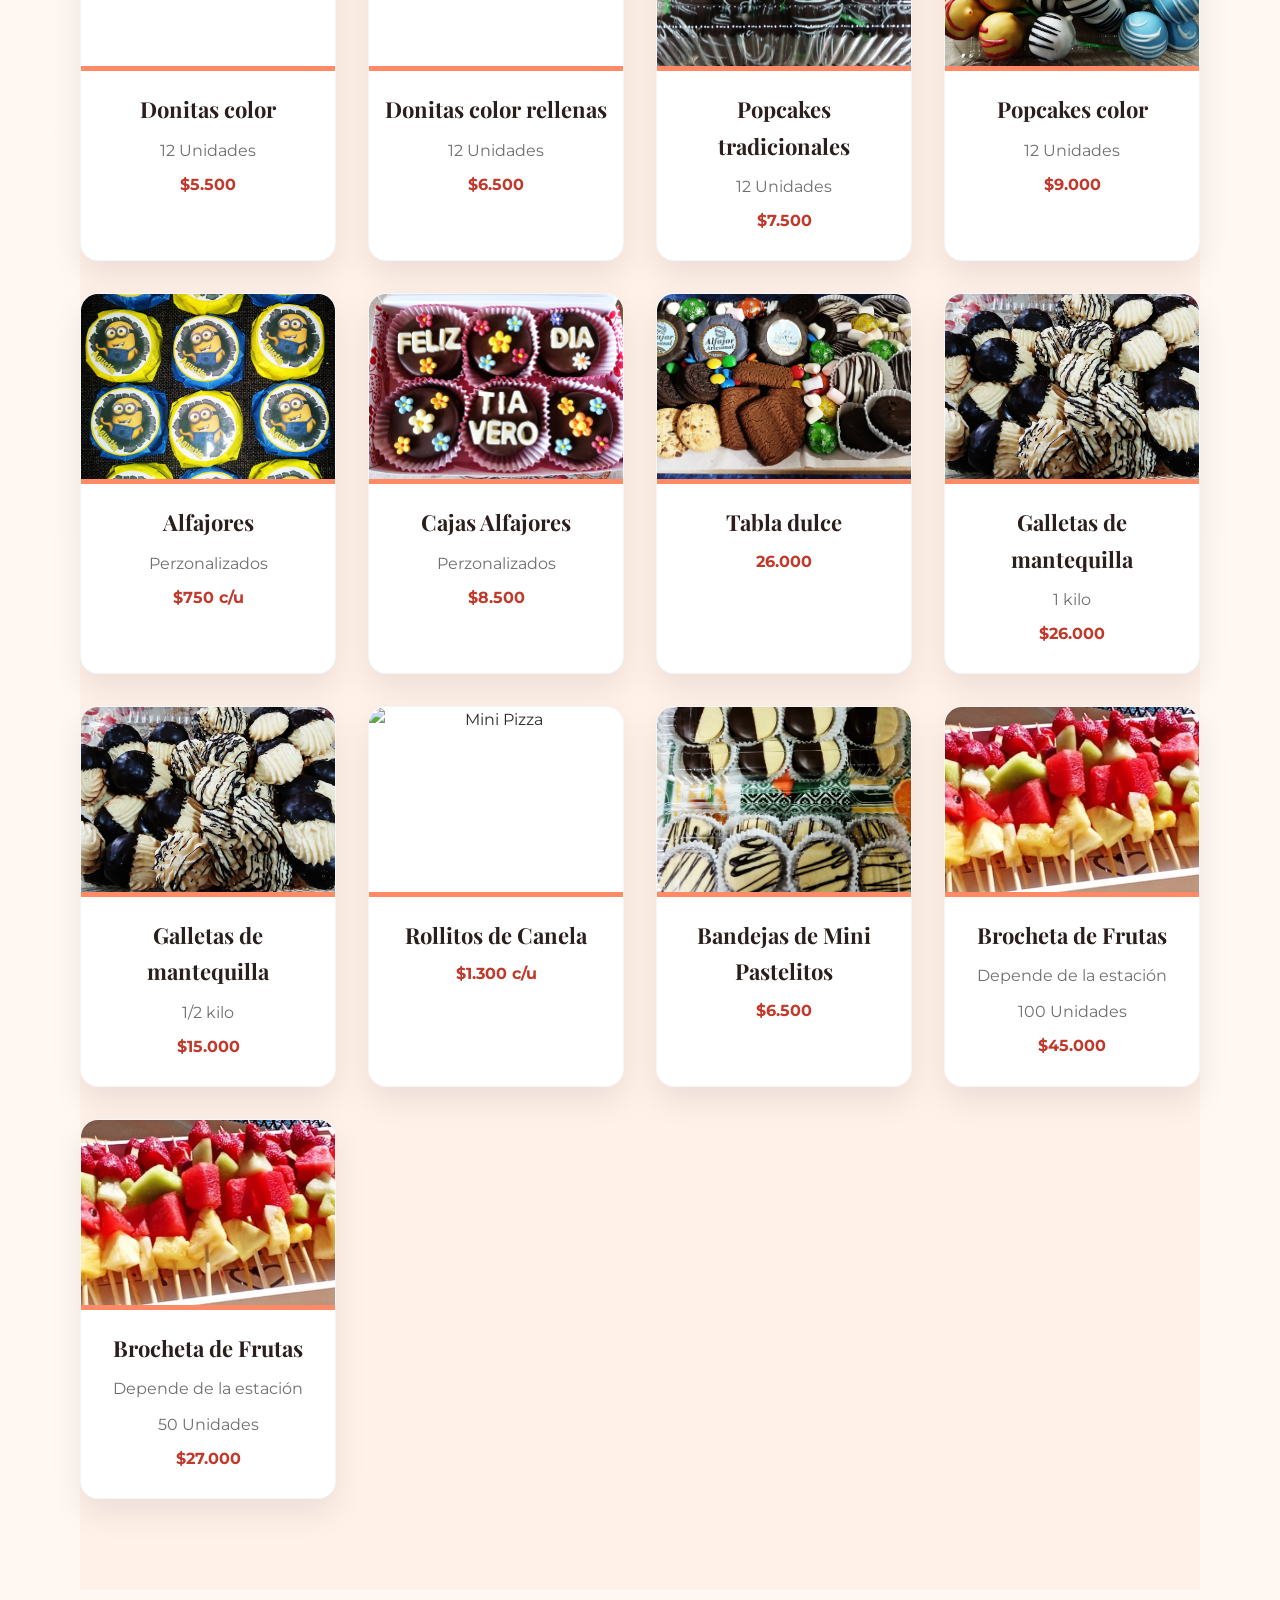
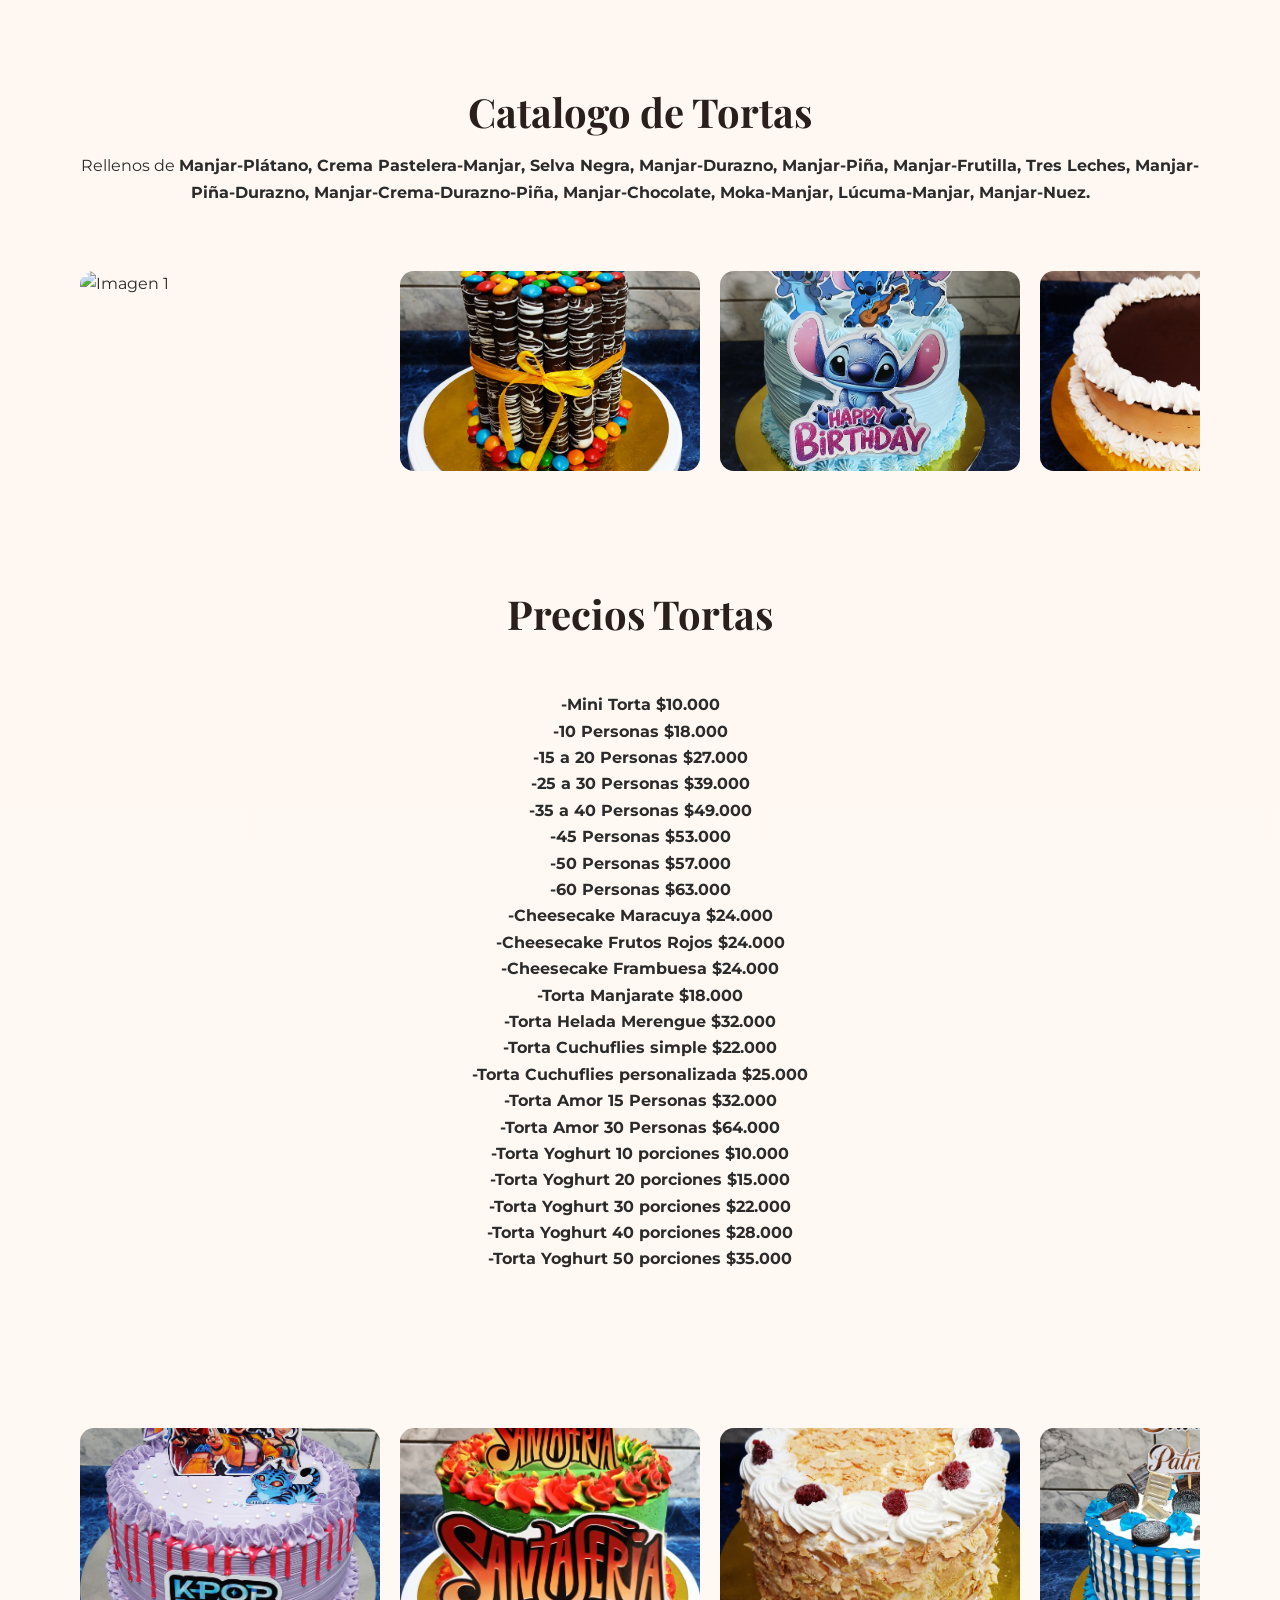
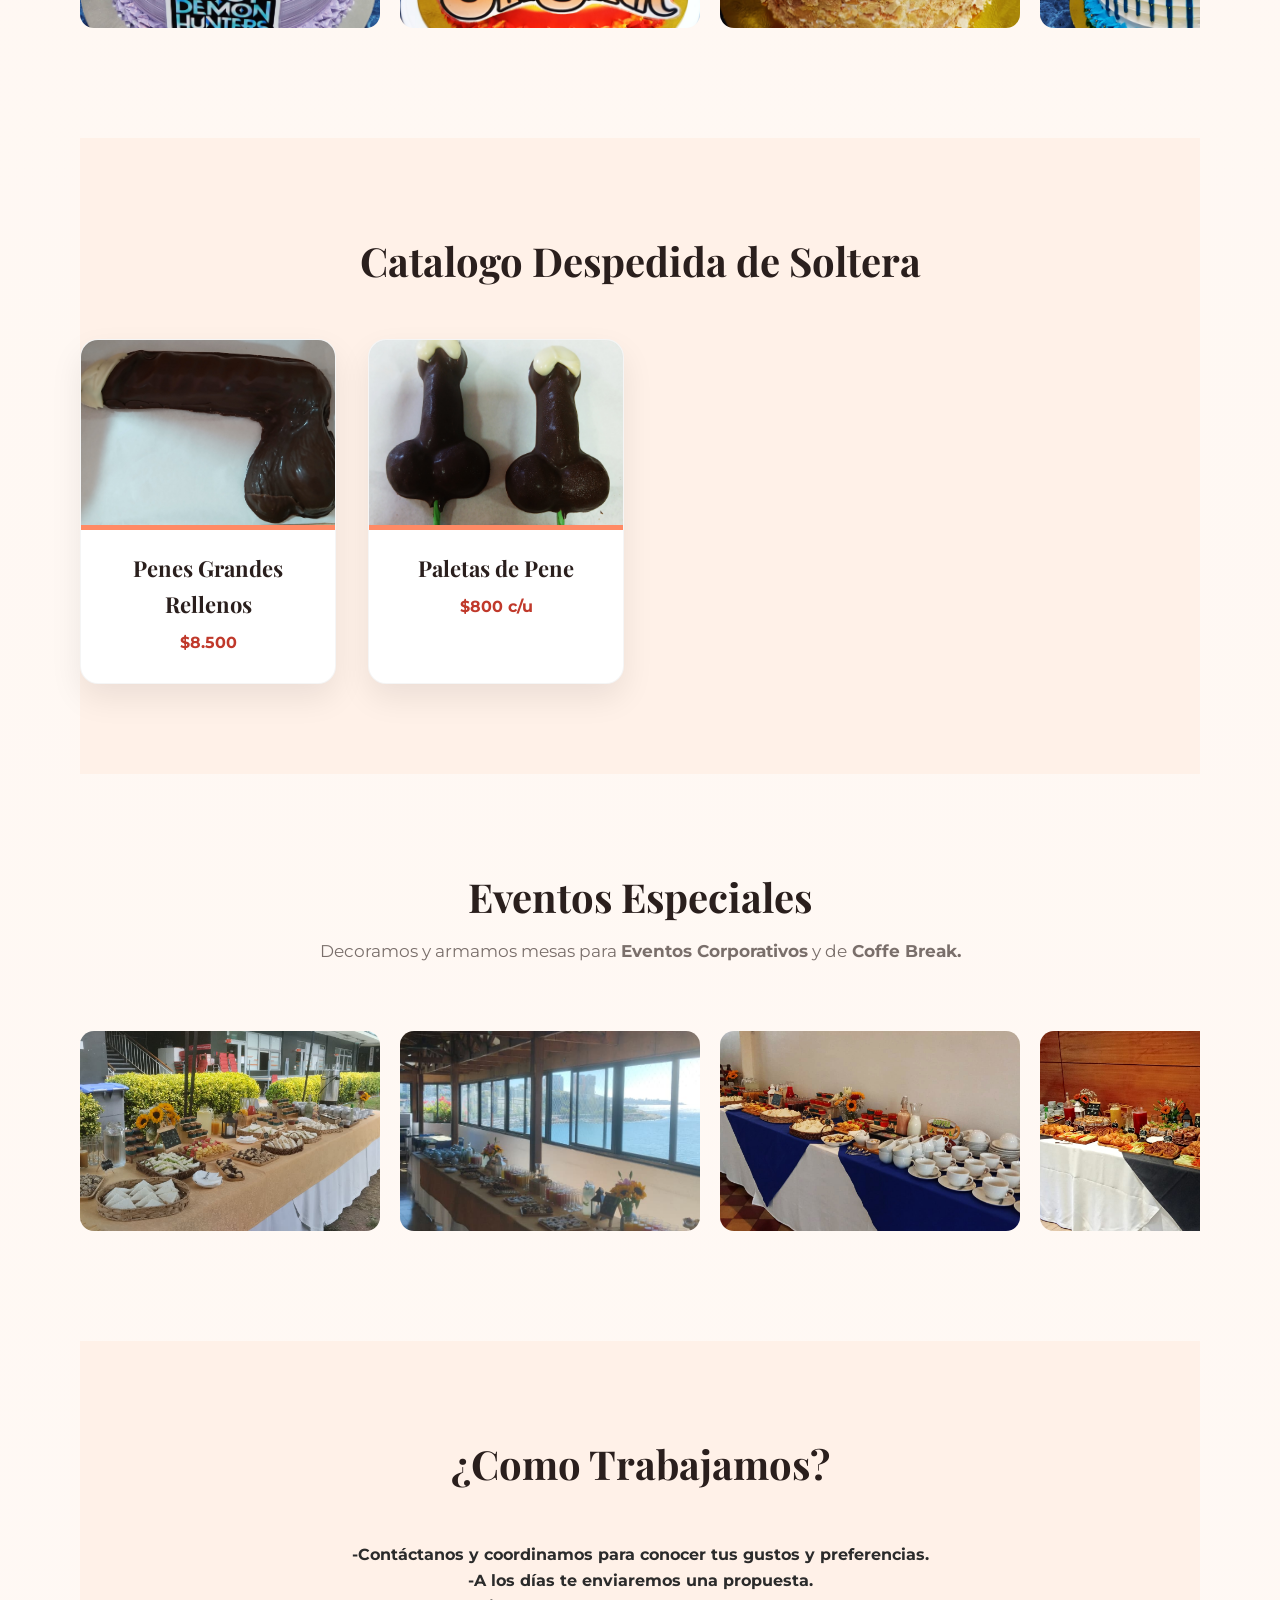
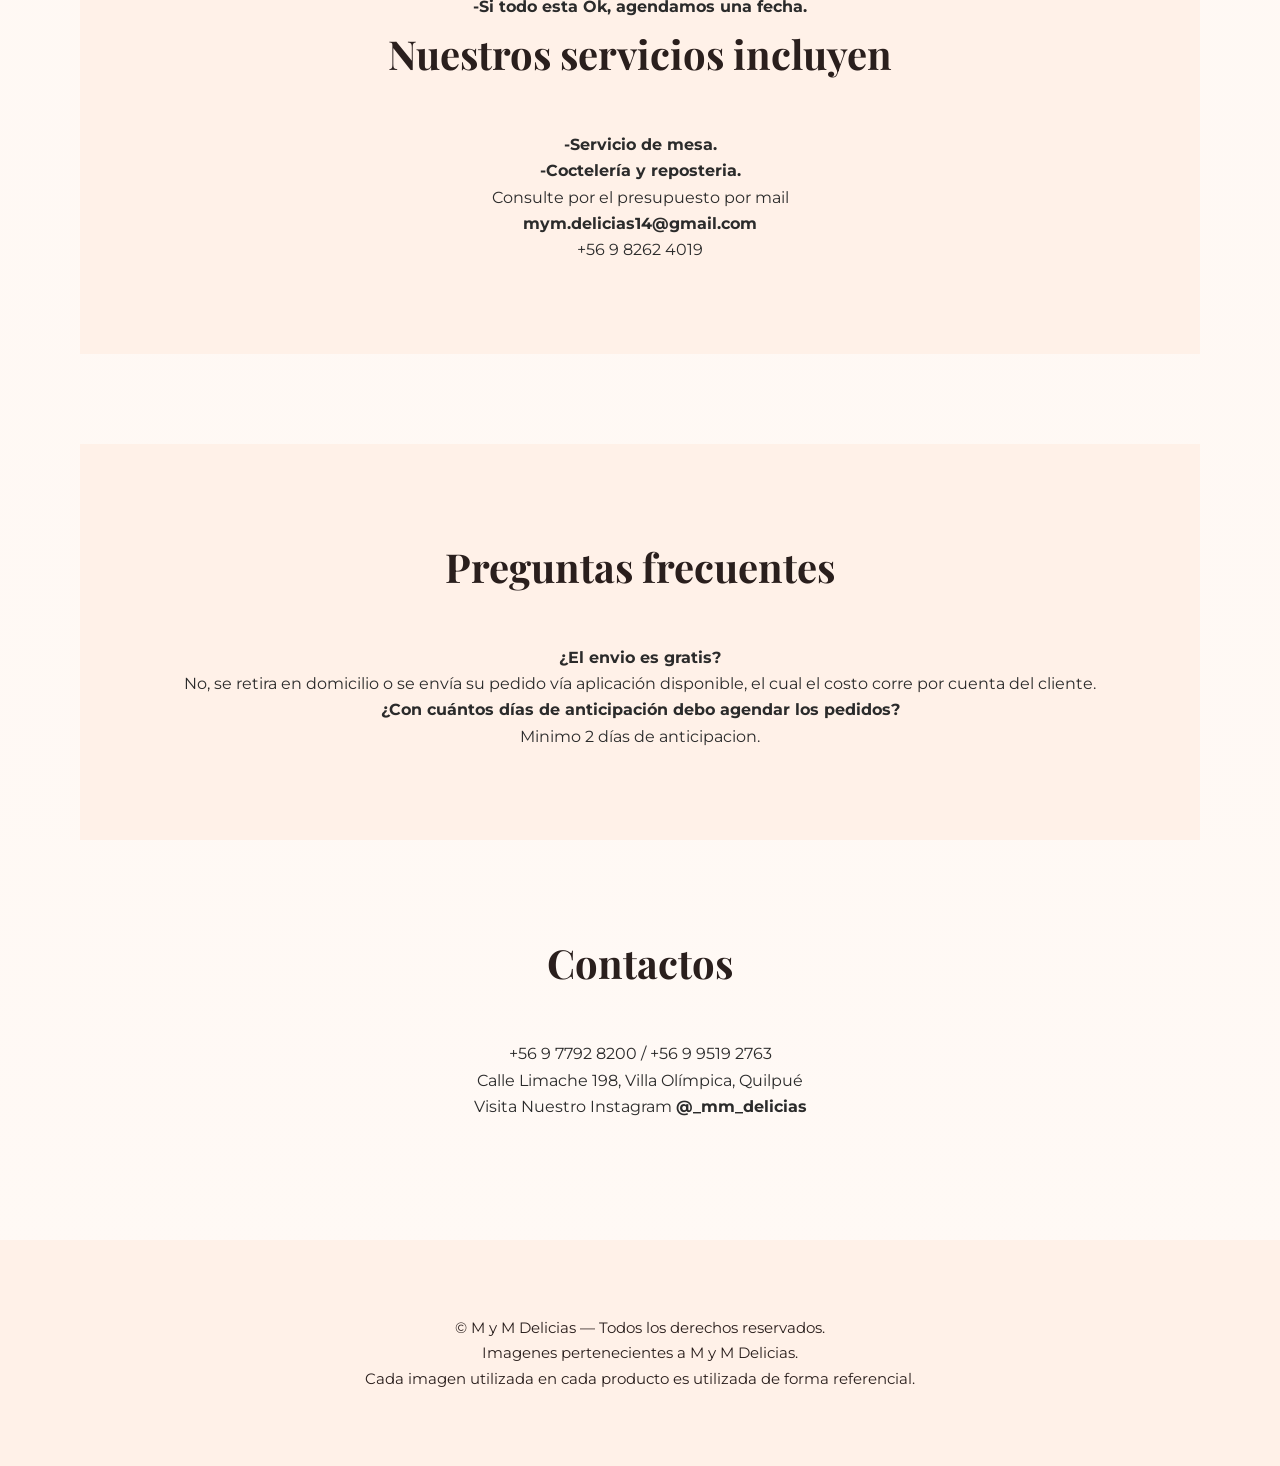
==== commit 92d3bf0f: "Update index.html" ====
--- a/index.html
+++ b/index.html
@@ -35,7 +35,7 @@
                 </div>
 
                 <p>
-                    Somos una Pyme formada hace 9 años aproximadamente por nuestra Familia, en la cual cada uno de
+                    Somos una Pyme formada hace 10 años aproximadamente por nuestra Familia, en la cual cada uno de
                     nuestros
                     integrantes demuestra su mejor talento en la producción de coctelería, repostería, preparaciones de
                     eventos y Coffee Break.
@@ -670,6 +670,7 @@
                 <p><strong>-Coctelería y reposteria.</strong></p>
                 <p>Consulte por el presupuesto por mail</p>
                 <p><strong>mym.delicias14@gmail.com</strong></p>
+                <p>+56 9 8262 4019</p>
 
 
 
@@ -726,13 +727,6 @@
             track.appendChild(clone);
         });
     </script>
-    <footer>
-        <div class="container">
-            <p class="muted">© M y M Delicias — Todos los derechos reservados.</p>
-            <p>Imagenes pertenecientes a M y M Delicias.</p>
-            <p>Cada imagen utilizada en cada producto es utilizada de forma referencial.</p>
-        </div>
-    </footer>
     <script>
         const track0 = document.querySelector('.carousel-track0');
         const item = Array.from(track.children);
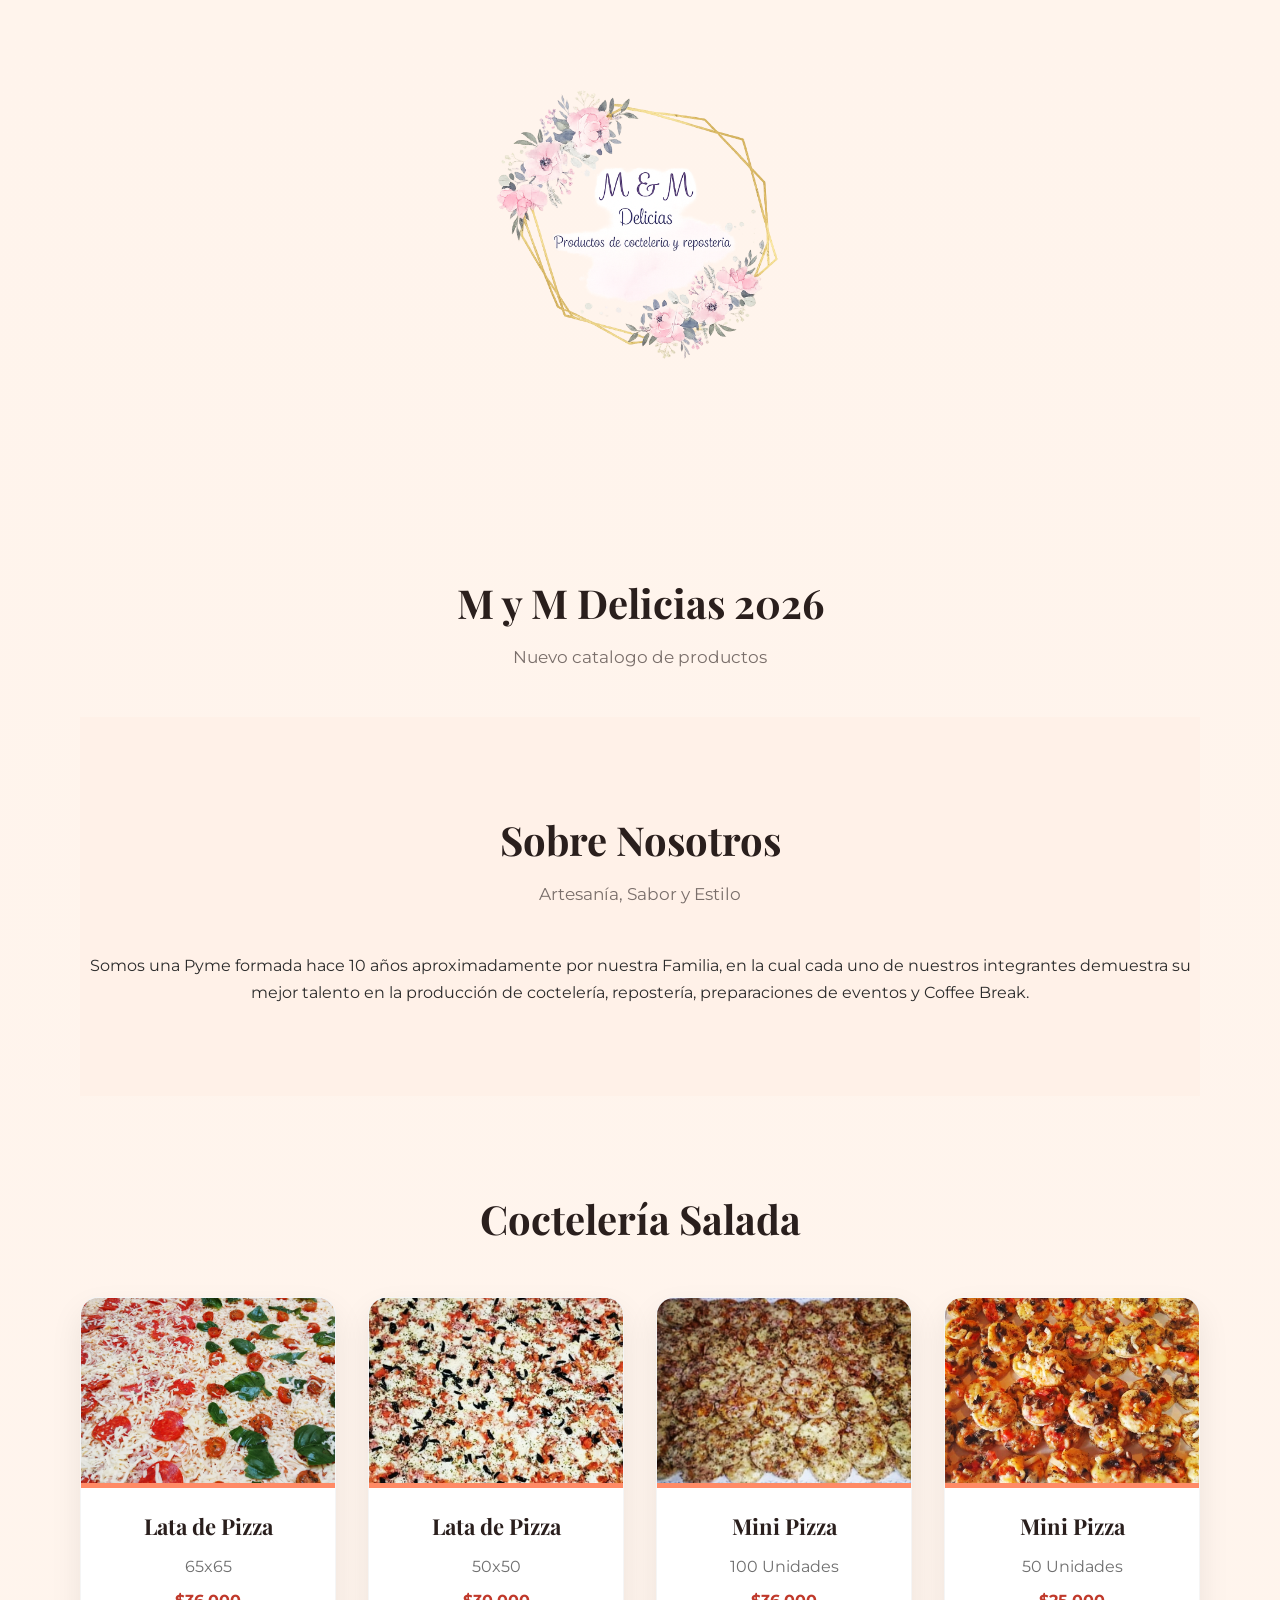
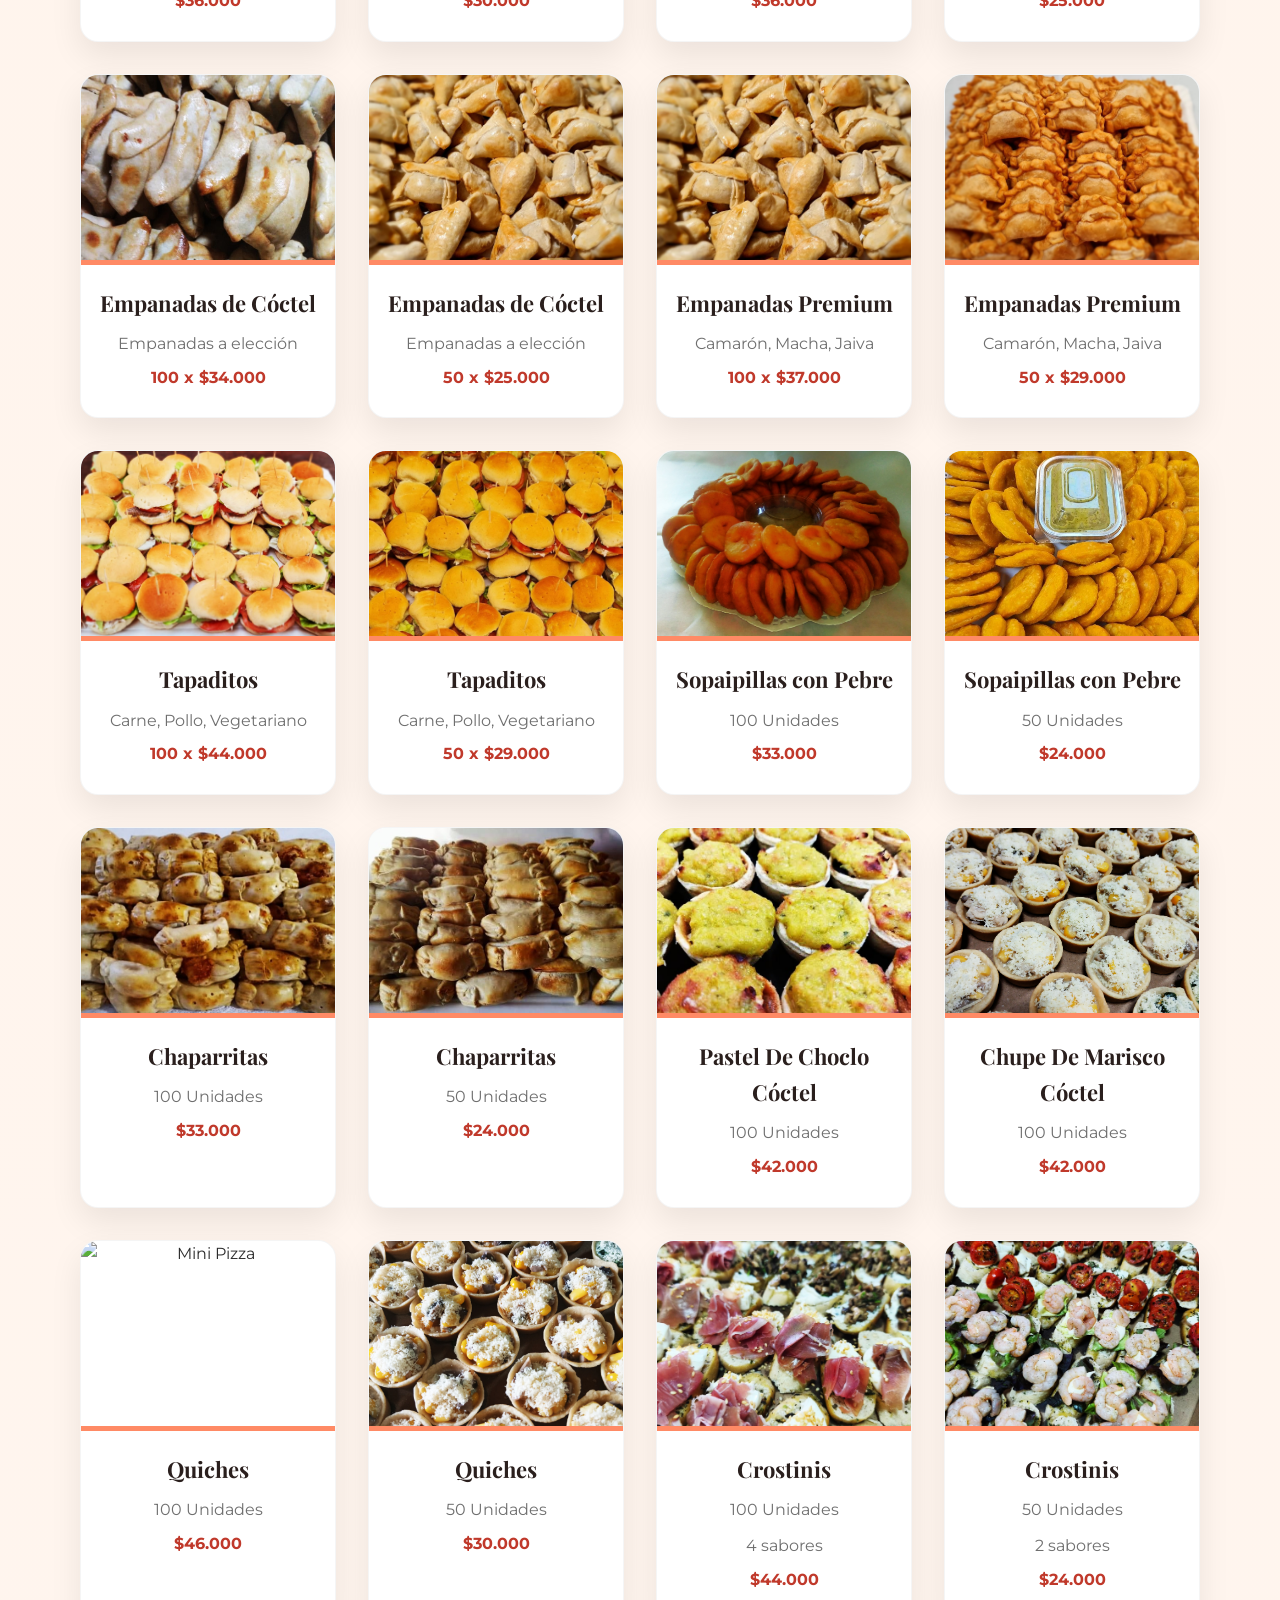
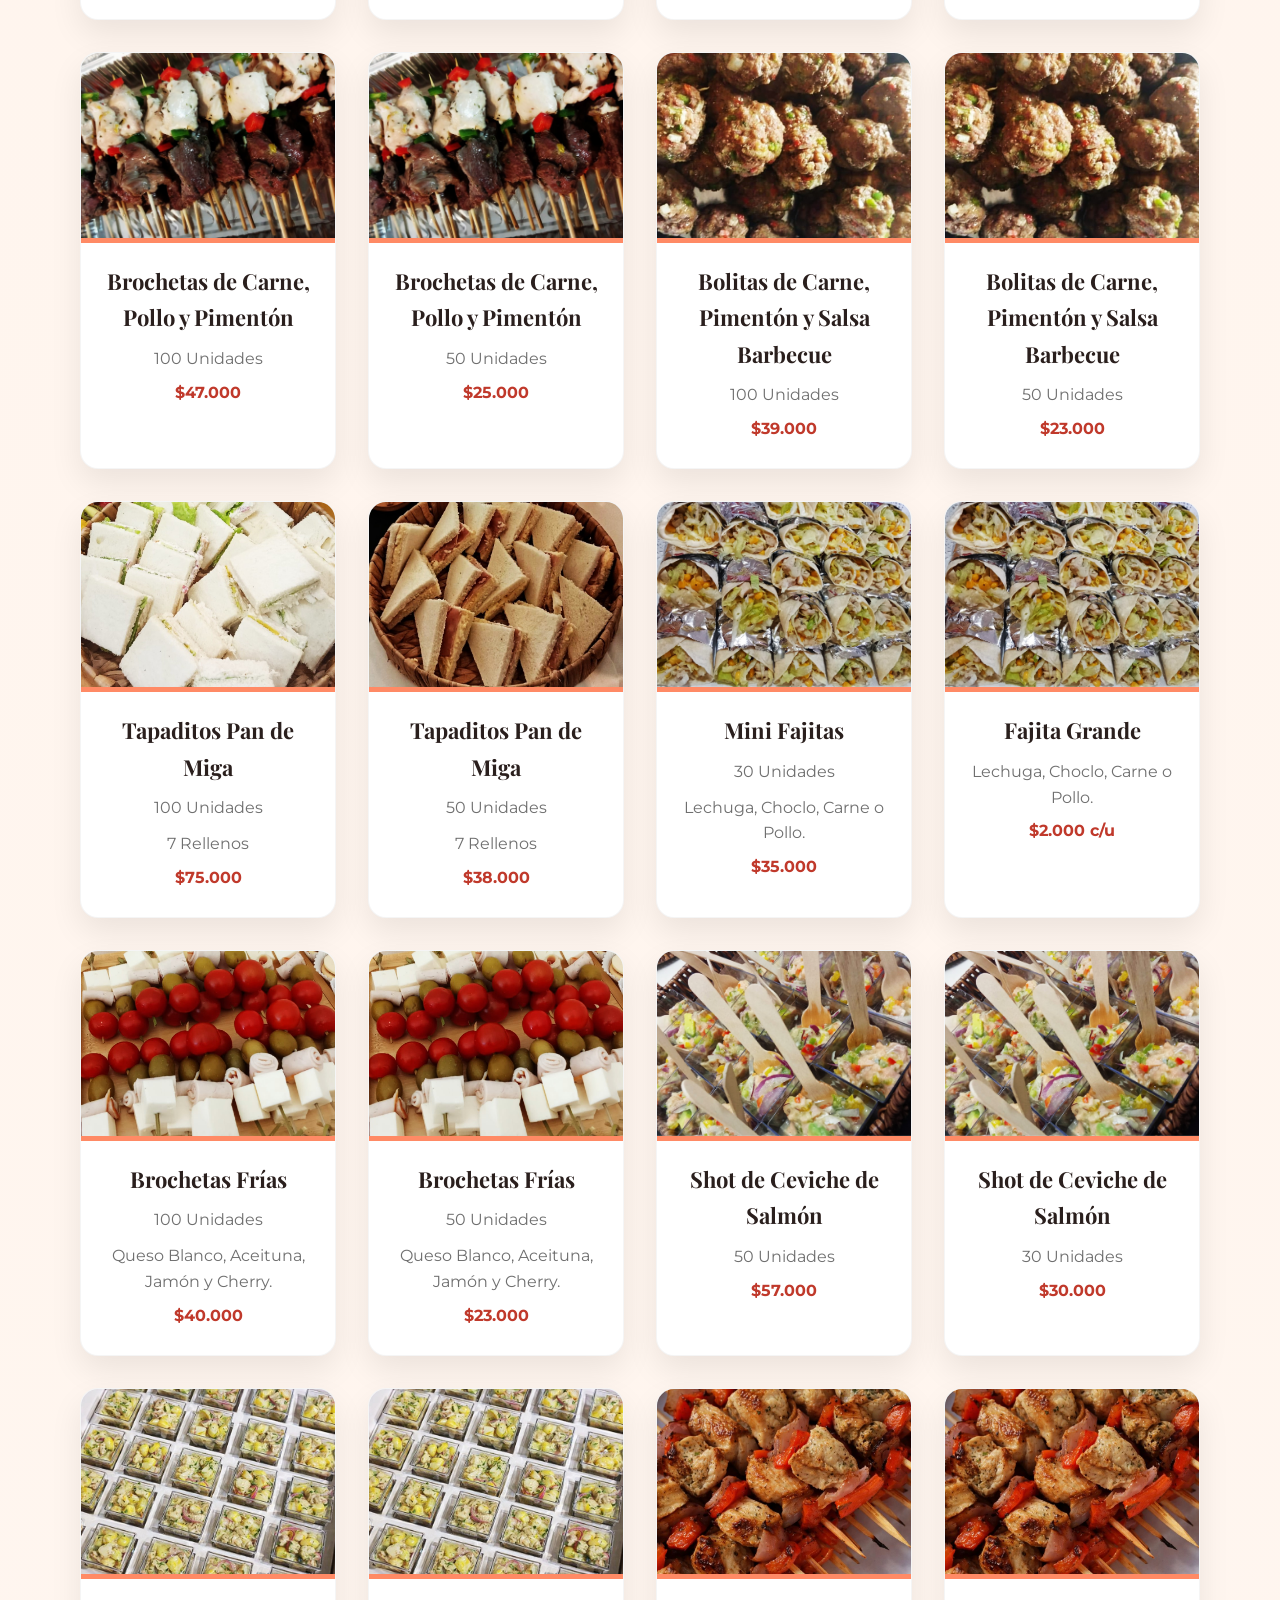
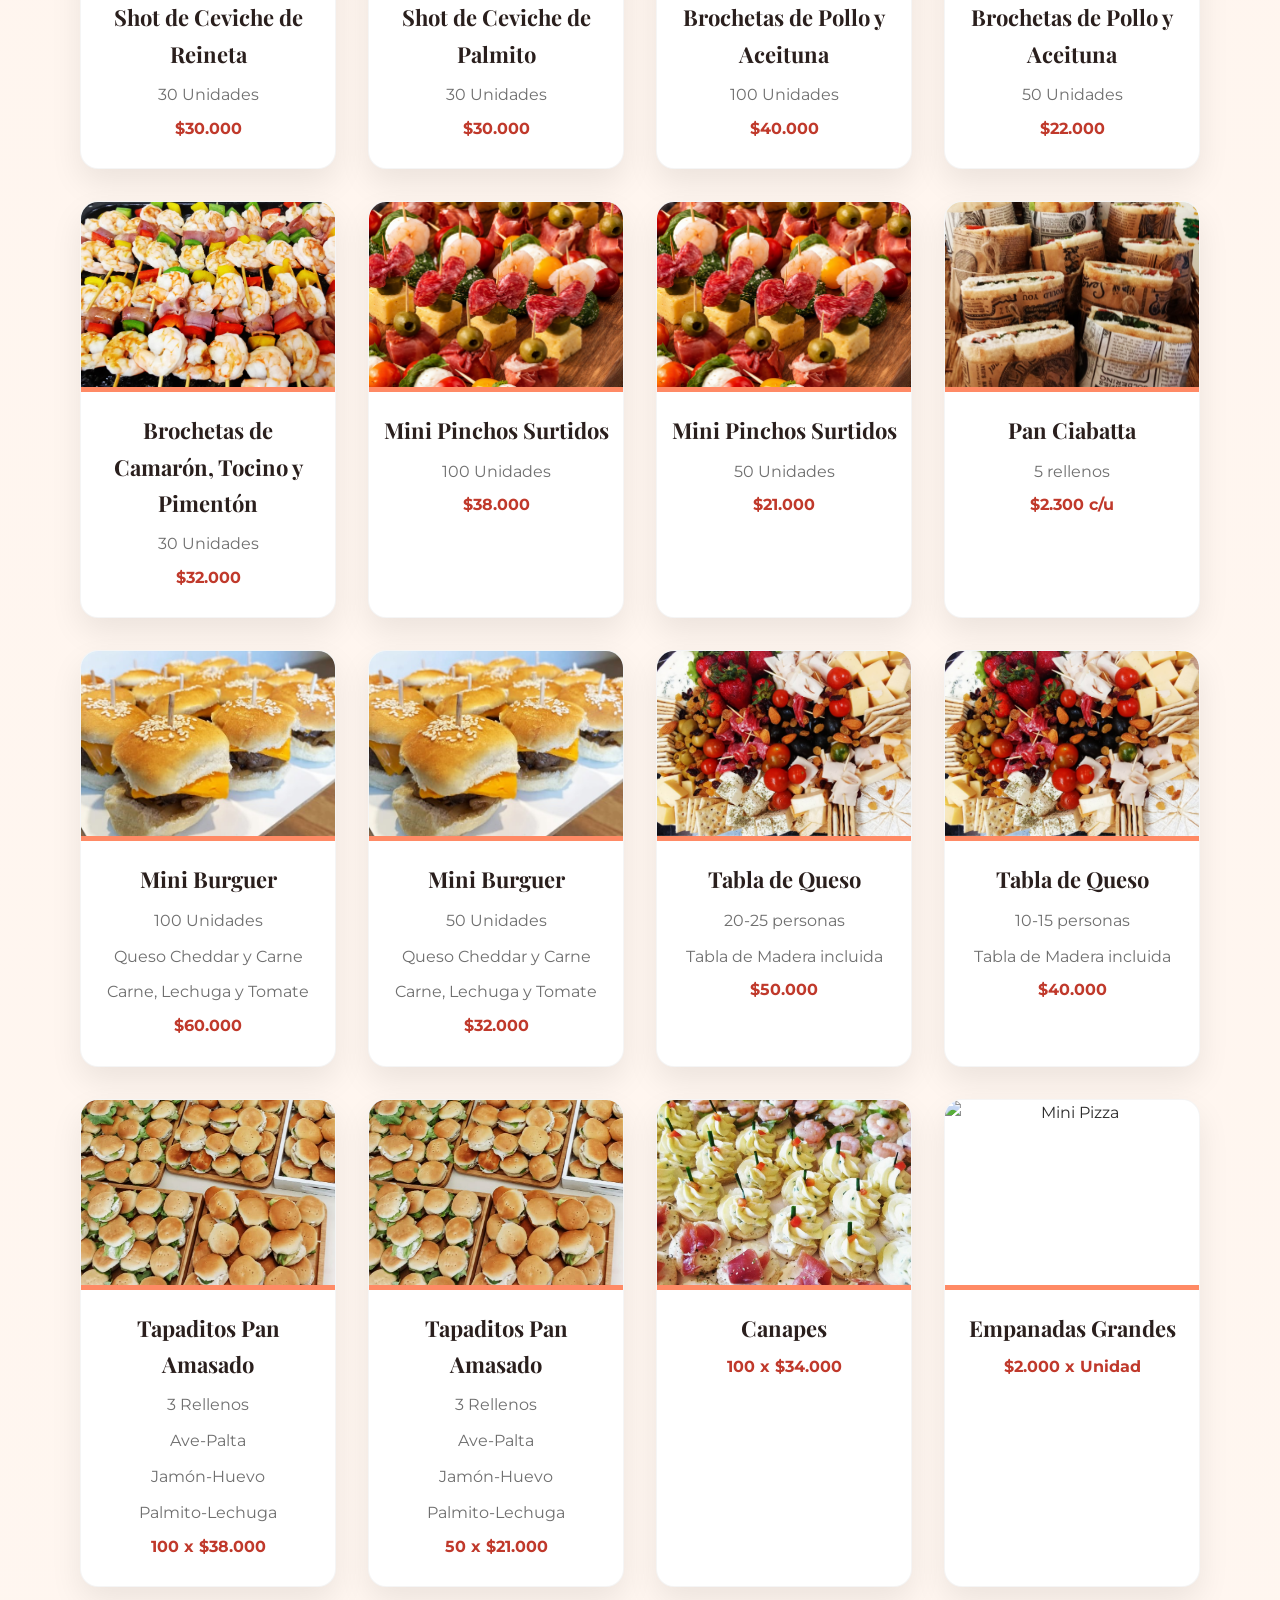
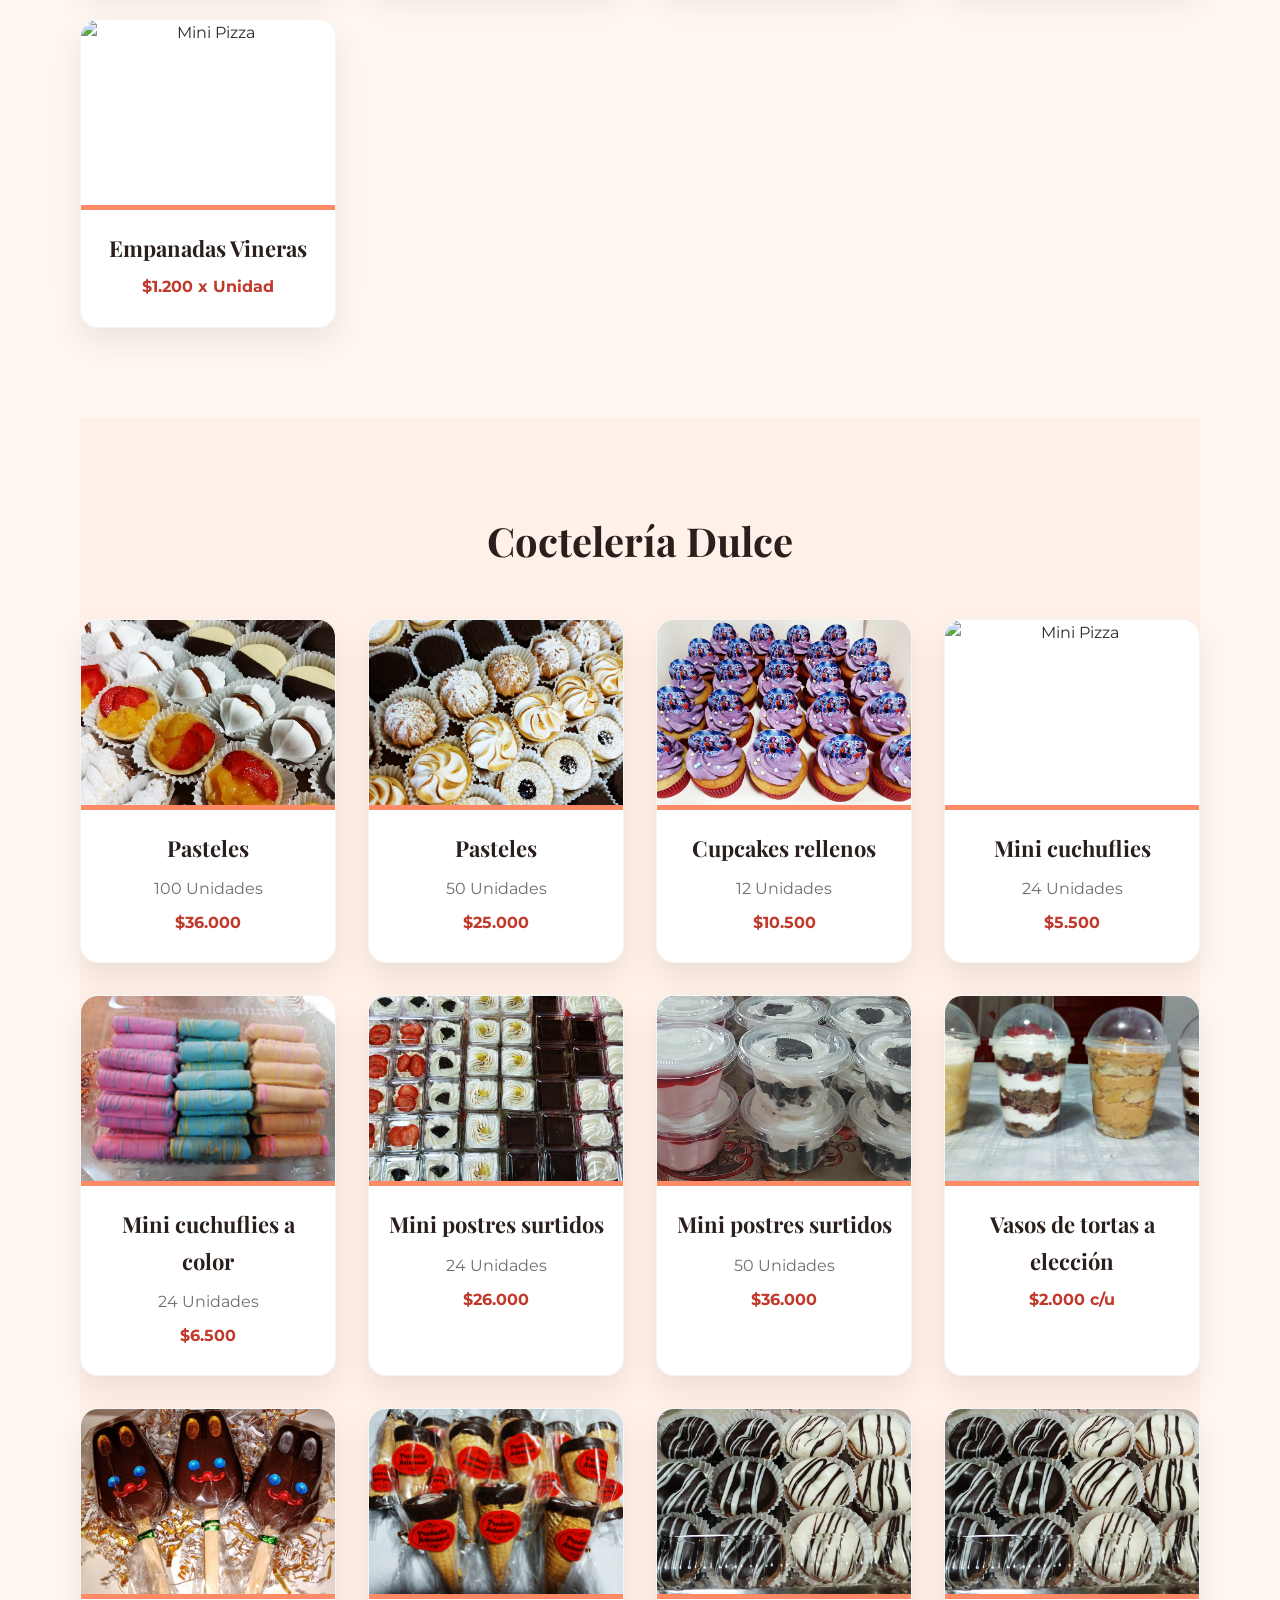
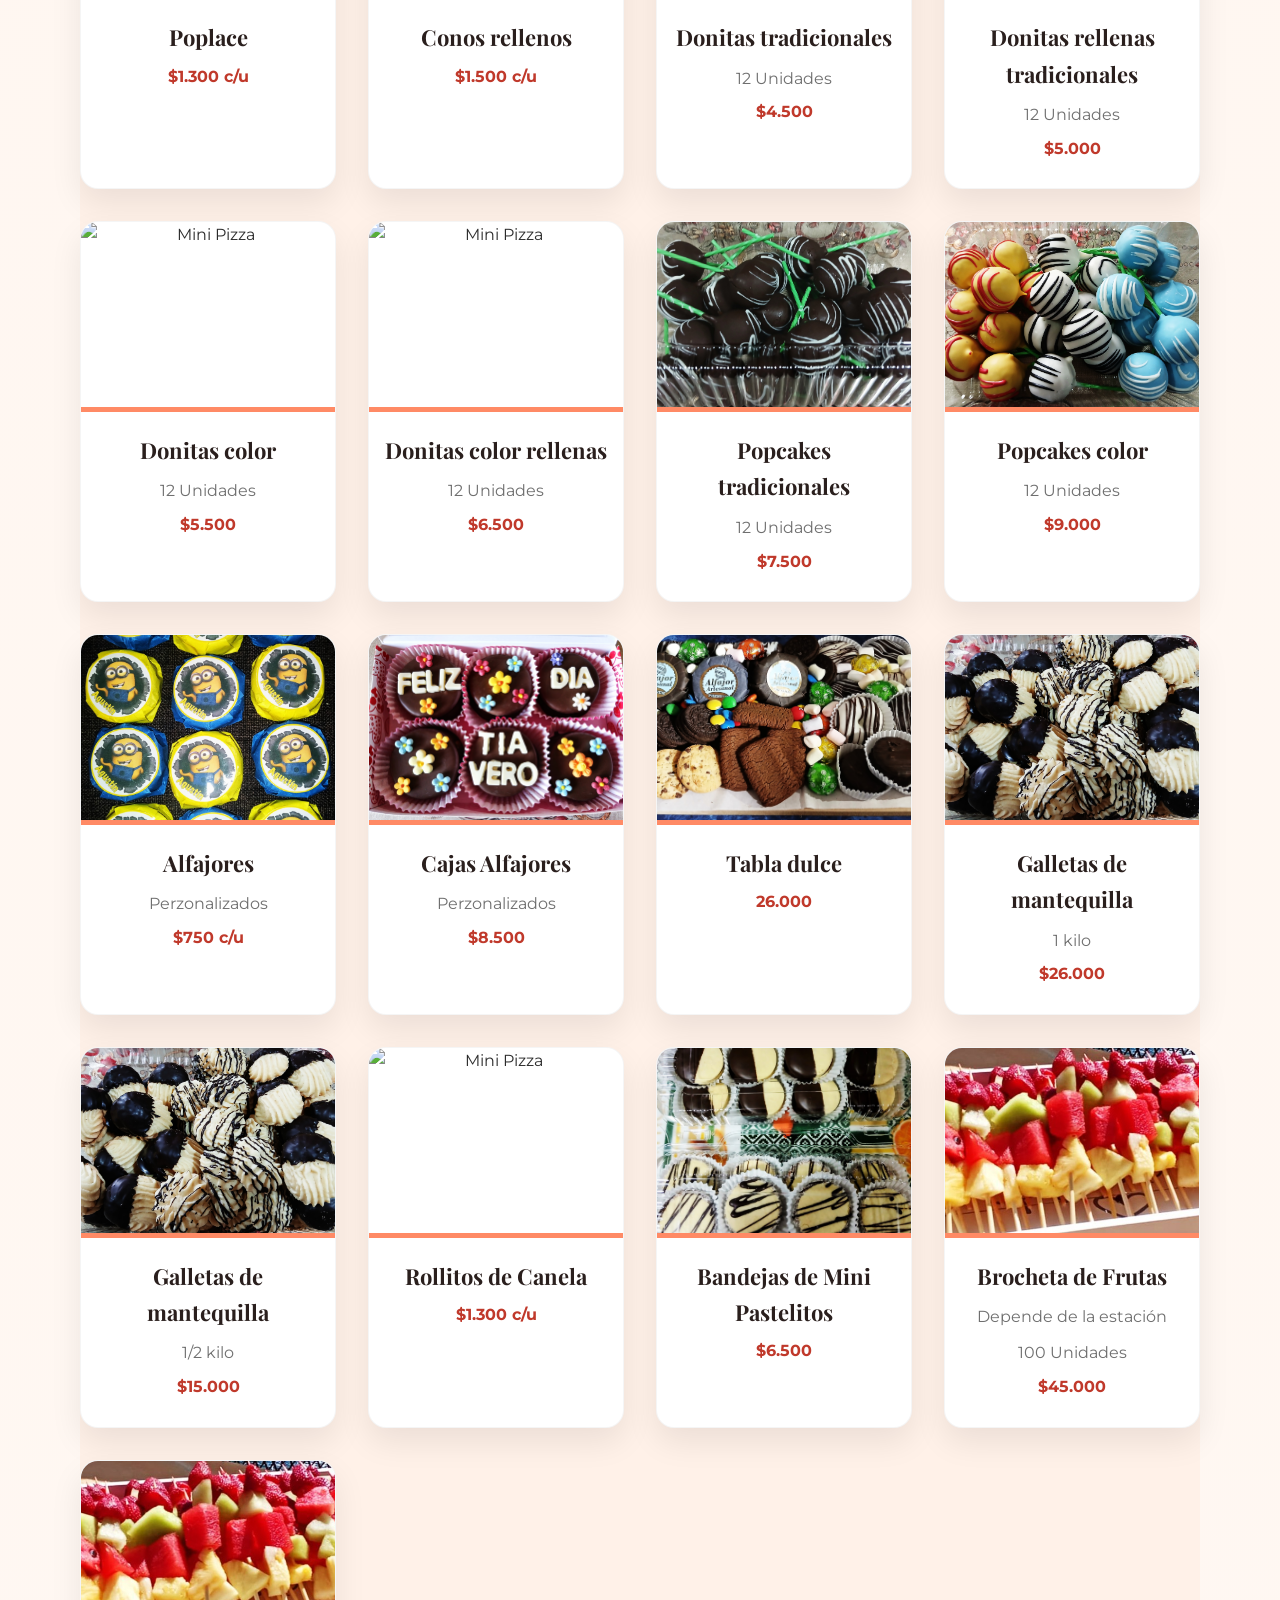
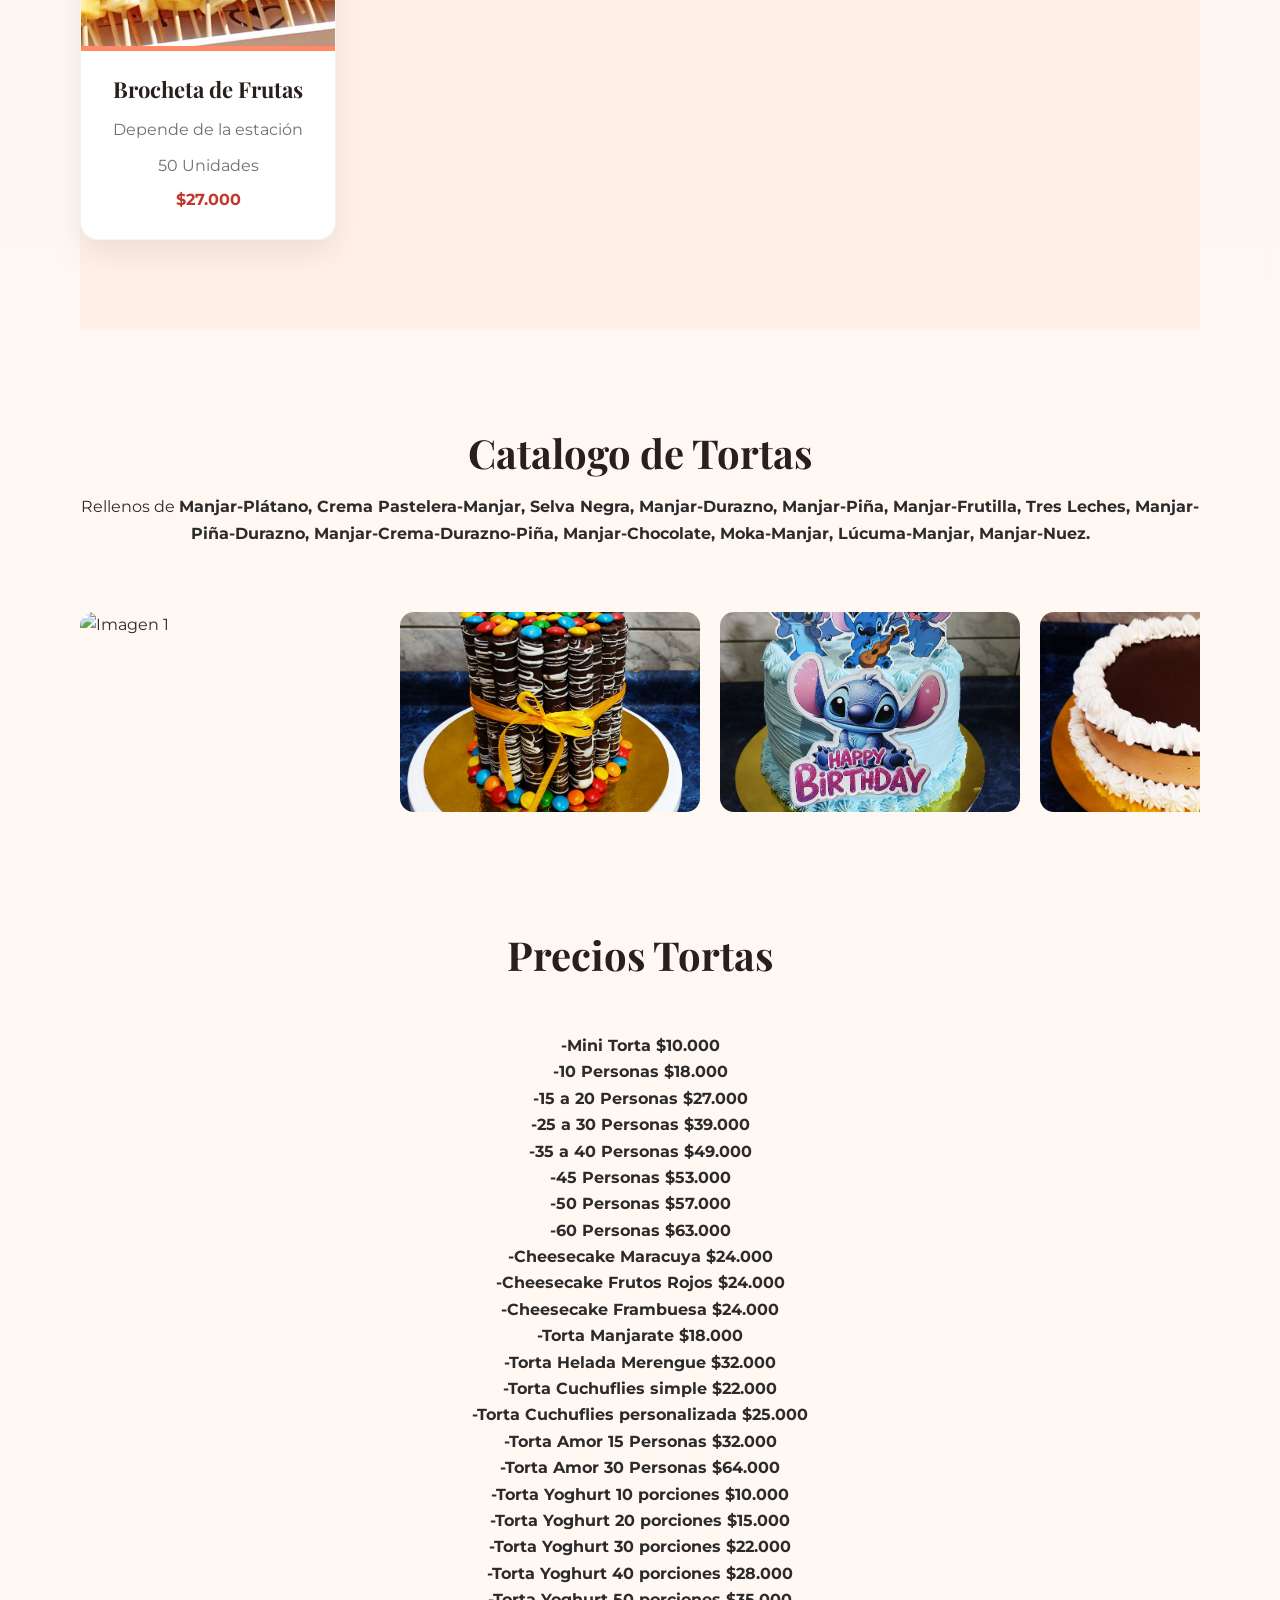
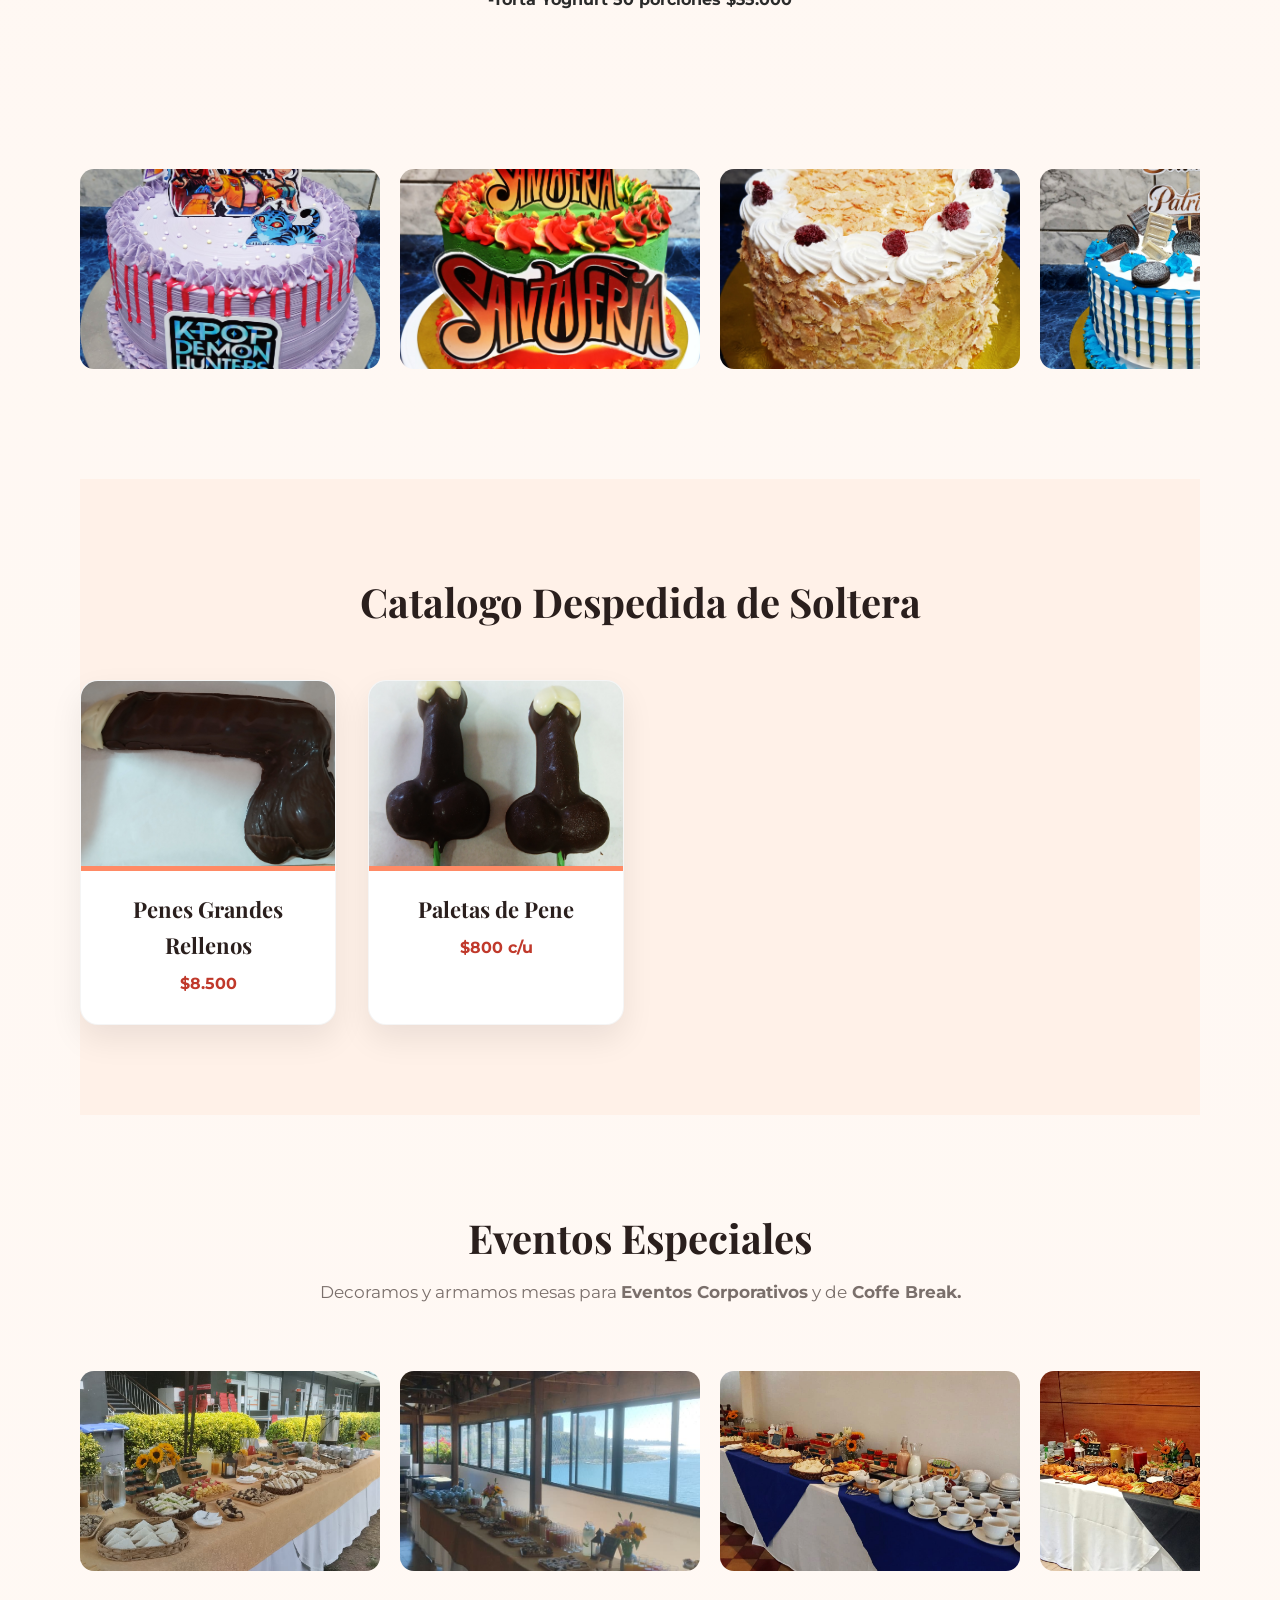
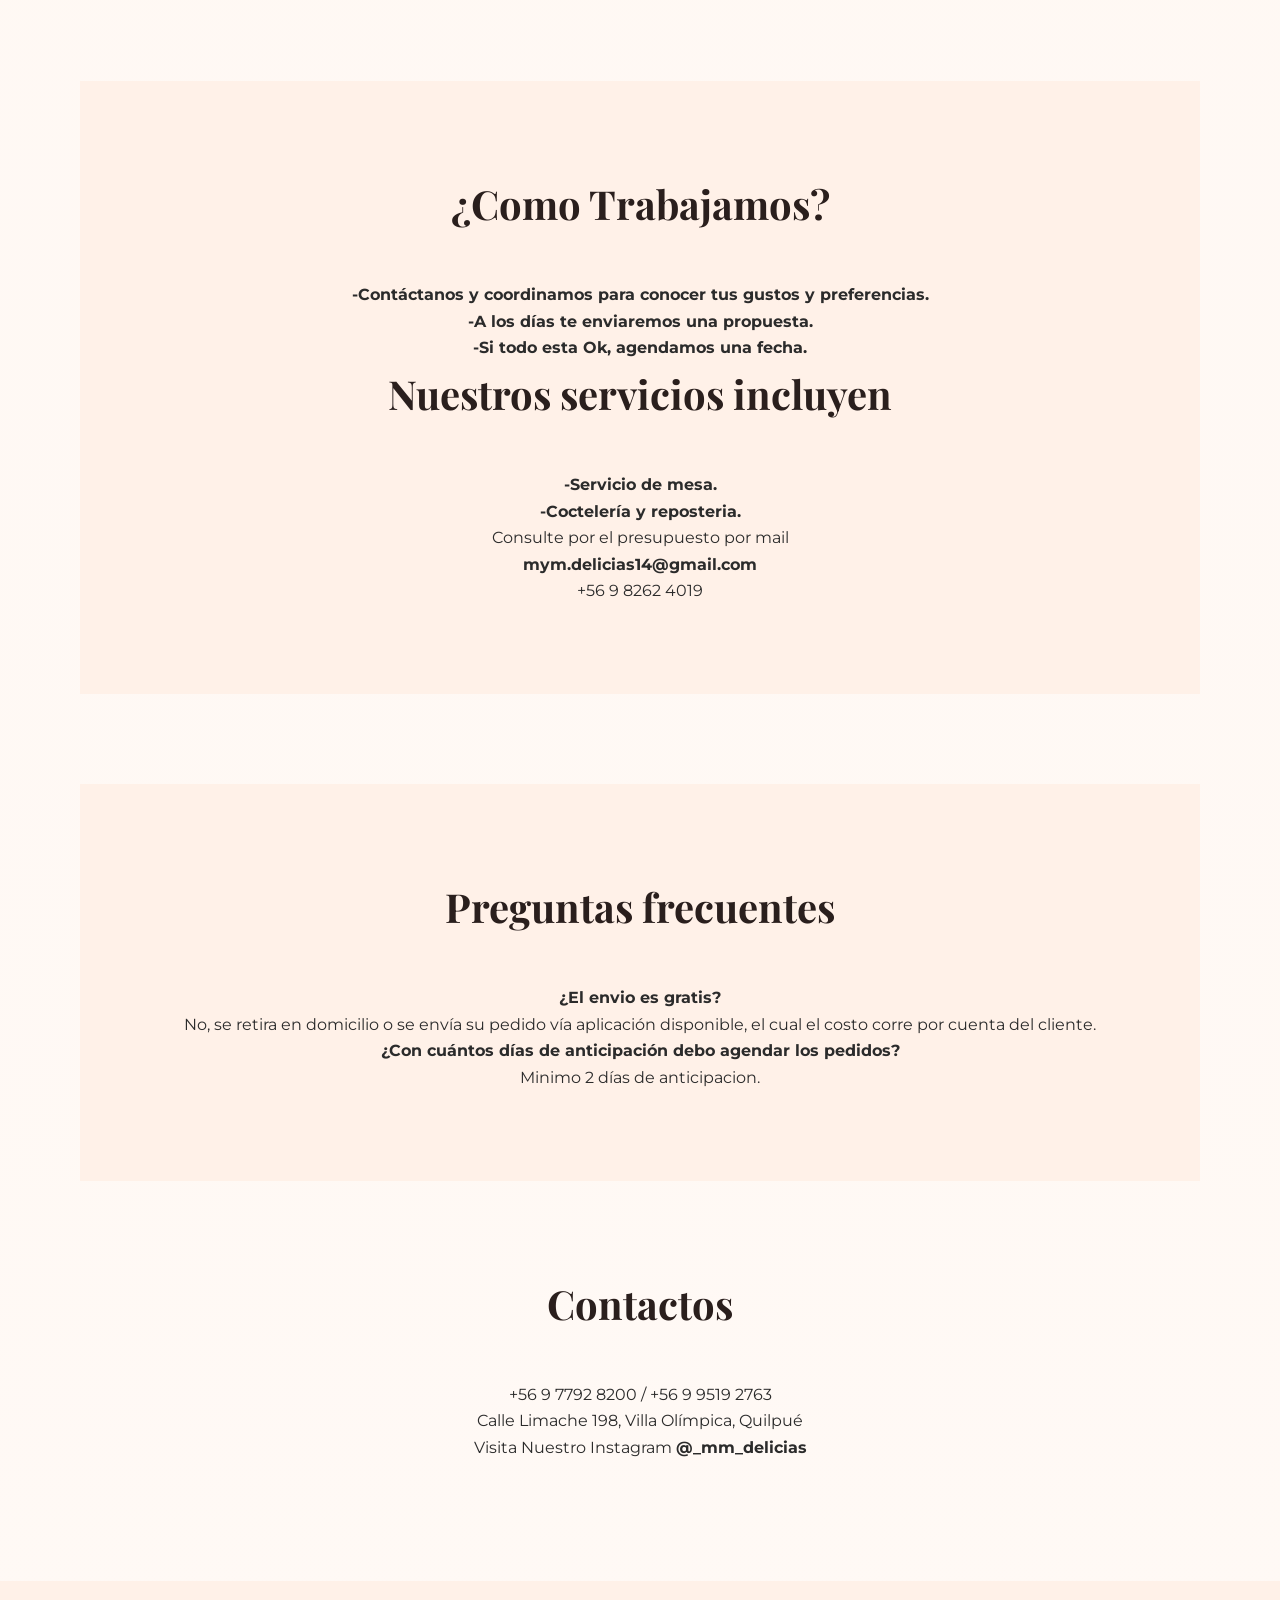
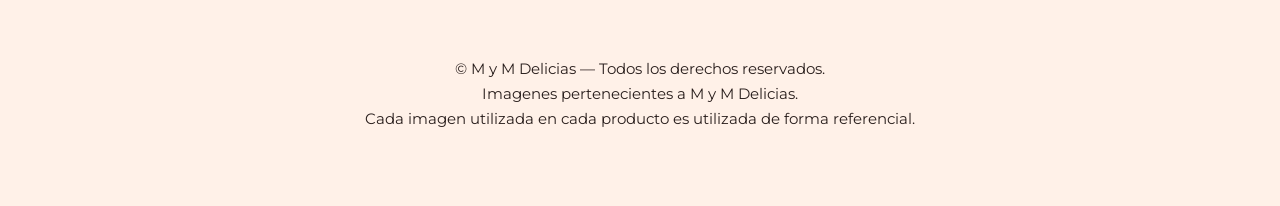
==== commit 21390965: "Actualizacion Catalogo 1" ====
--- a/index.html
+++ b/index.html
@@ -358,6 +358,21 @@
                         <p>Jamón-Huevo</p>
                         <p>Palmito-Lechuga</p>
                         <p class="precio">50 x $21.000</p>
+                    </article>
+                    <article class="card">
+                        <img src="assets/canapes.jpeg" class="card-img" alt="Mini Pizza">
+                        <h4>Canapes</h4>
+                        <p class="precio">100 x $34.000</p>
+                    </article>
+                    <article class="card">
+                        <img src="assets/Empanadas grandes.jpg.jpeg" class="card-img" alt="Mini Pizza">
+                        <h4>Empanadas Grandes</h4>
+                        <p class="precio">$2.000 x Unidad</p>
+                    </article>
+                    <article class="card">
+                        <img src="assets/Empanadas vineras.jpg.jpeg" class="card-img" alt="Mini Pizza">
+                        <h4>Empanadas Vineras</h4>
+                        <p class="precio">$1.200 x Unidad</p>
                     </article>
 
 
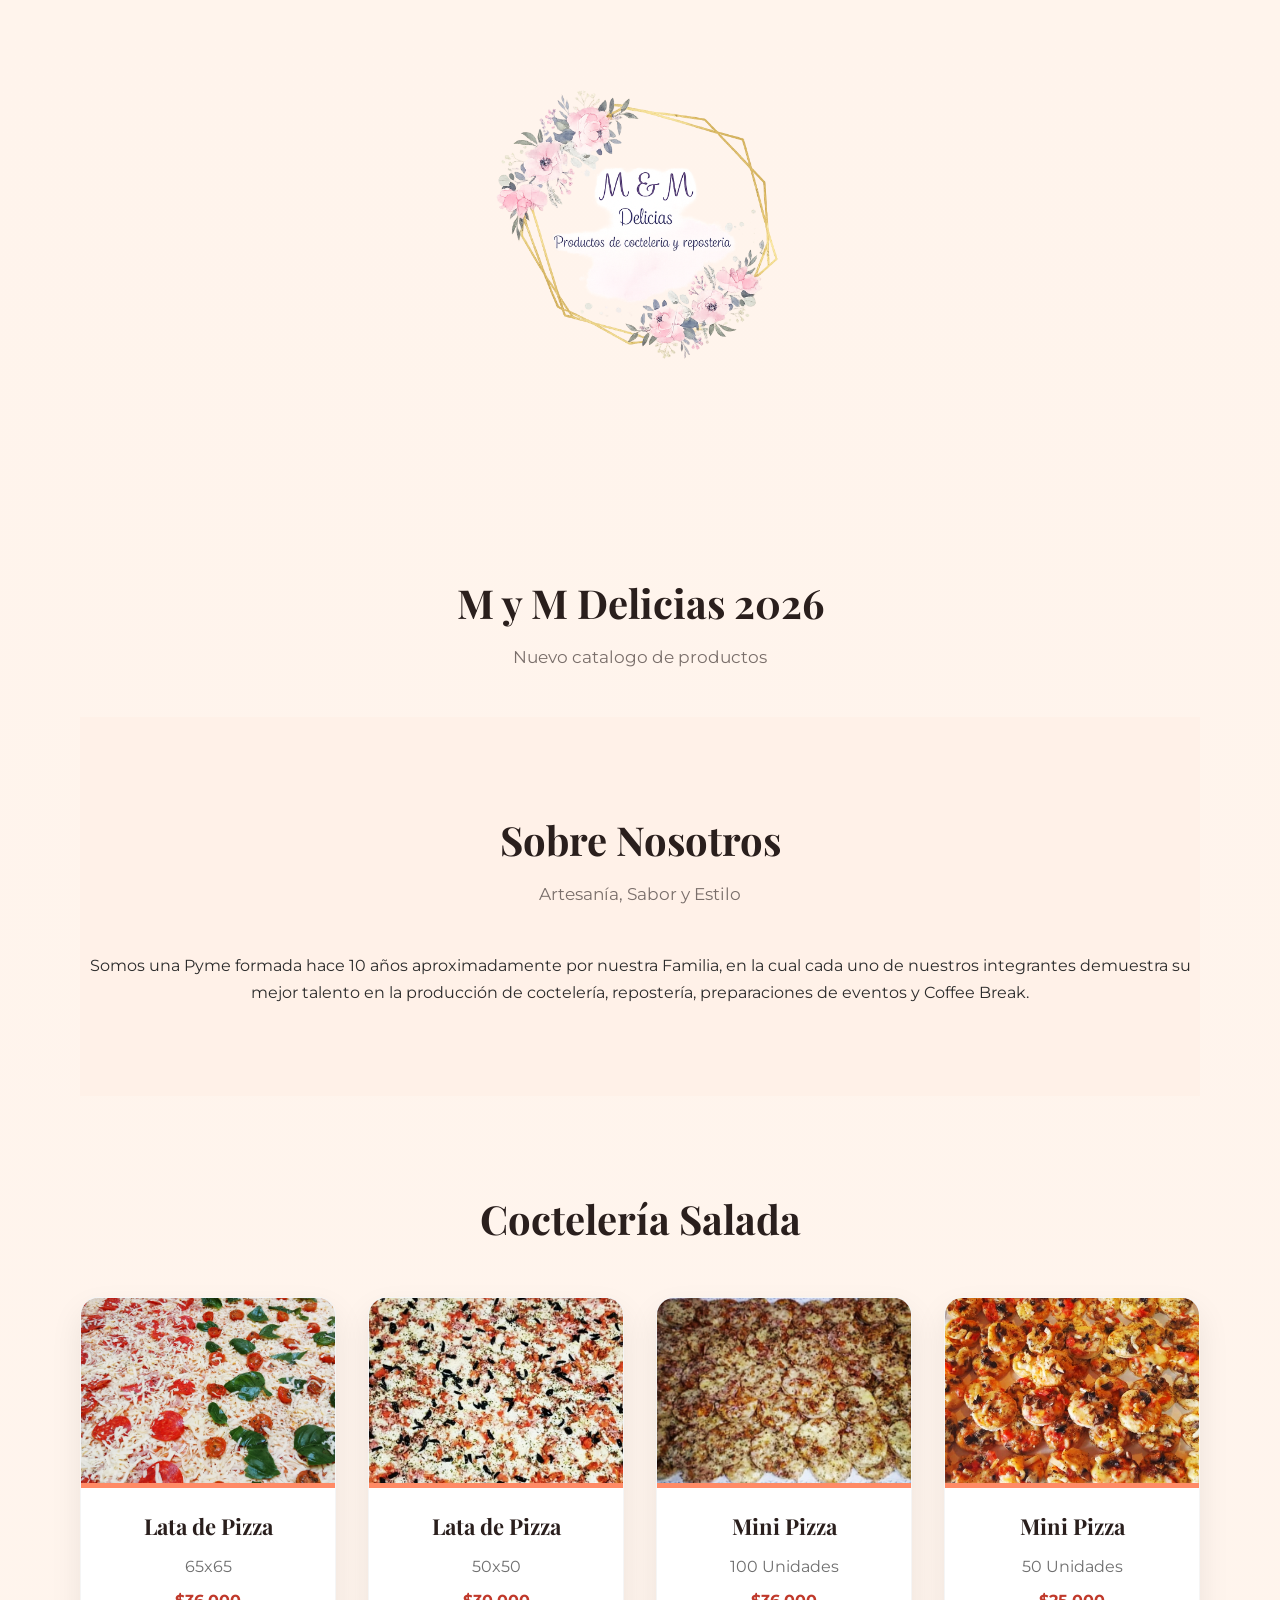
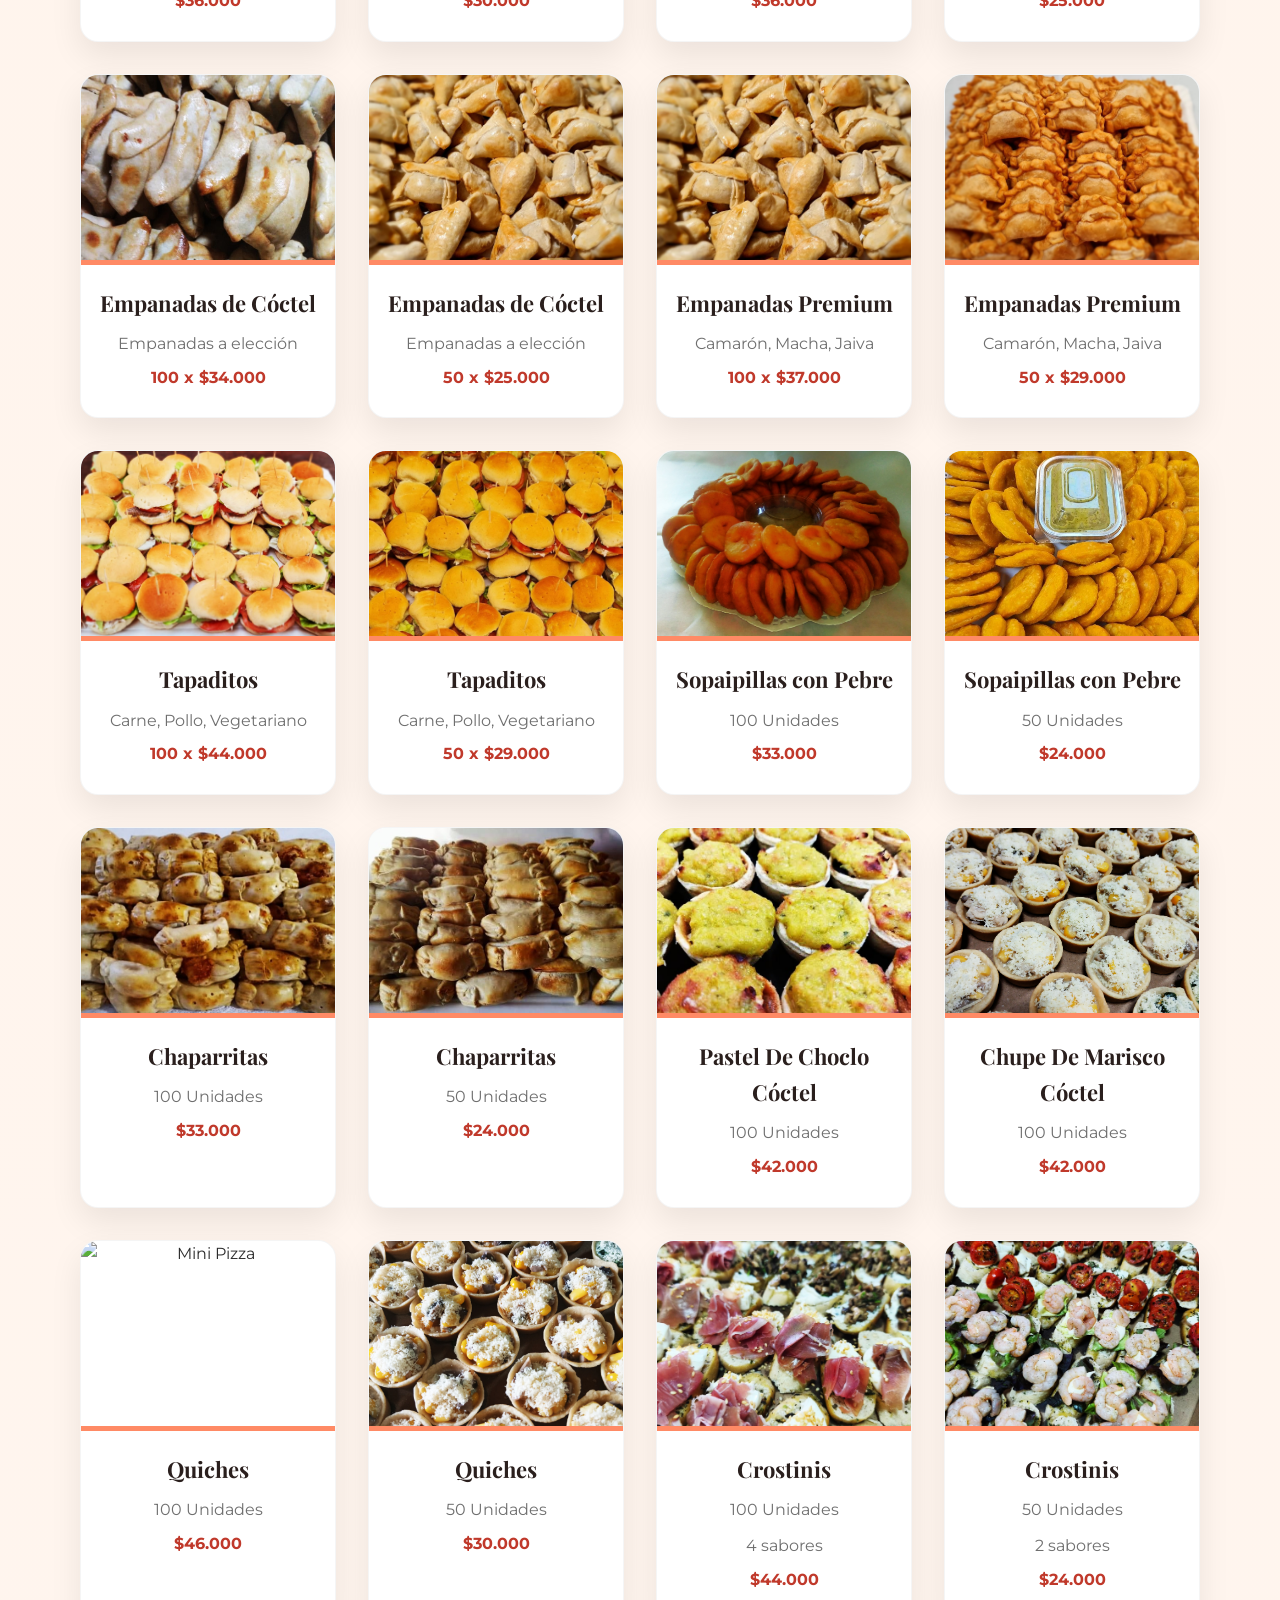
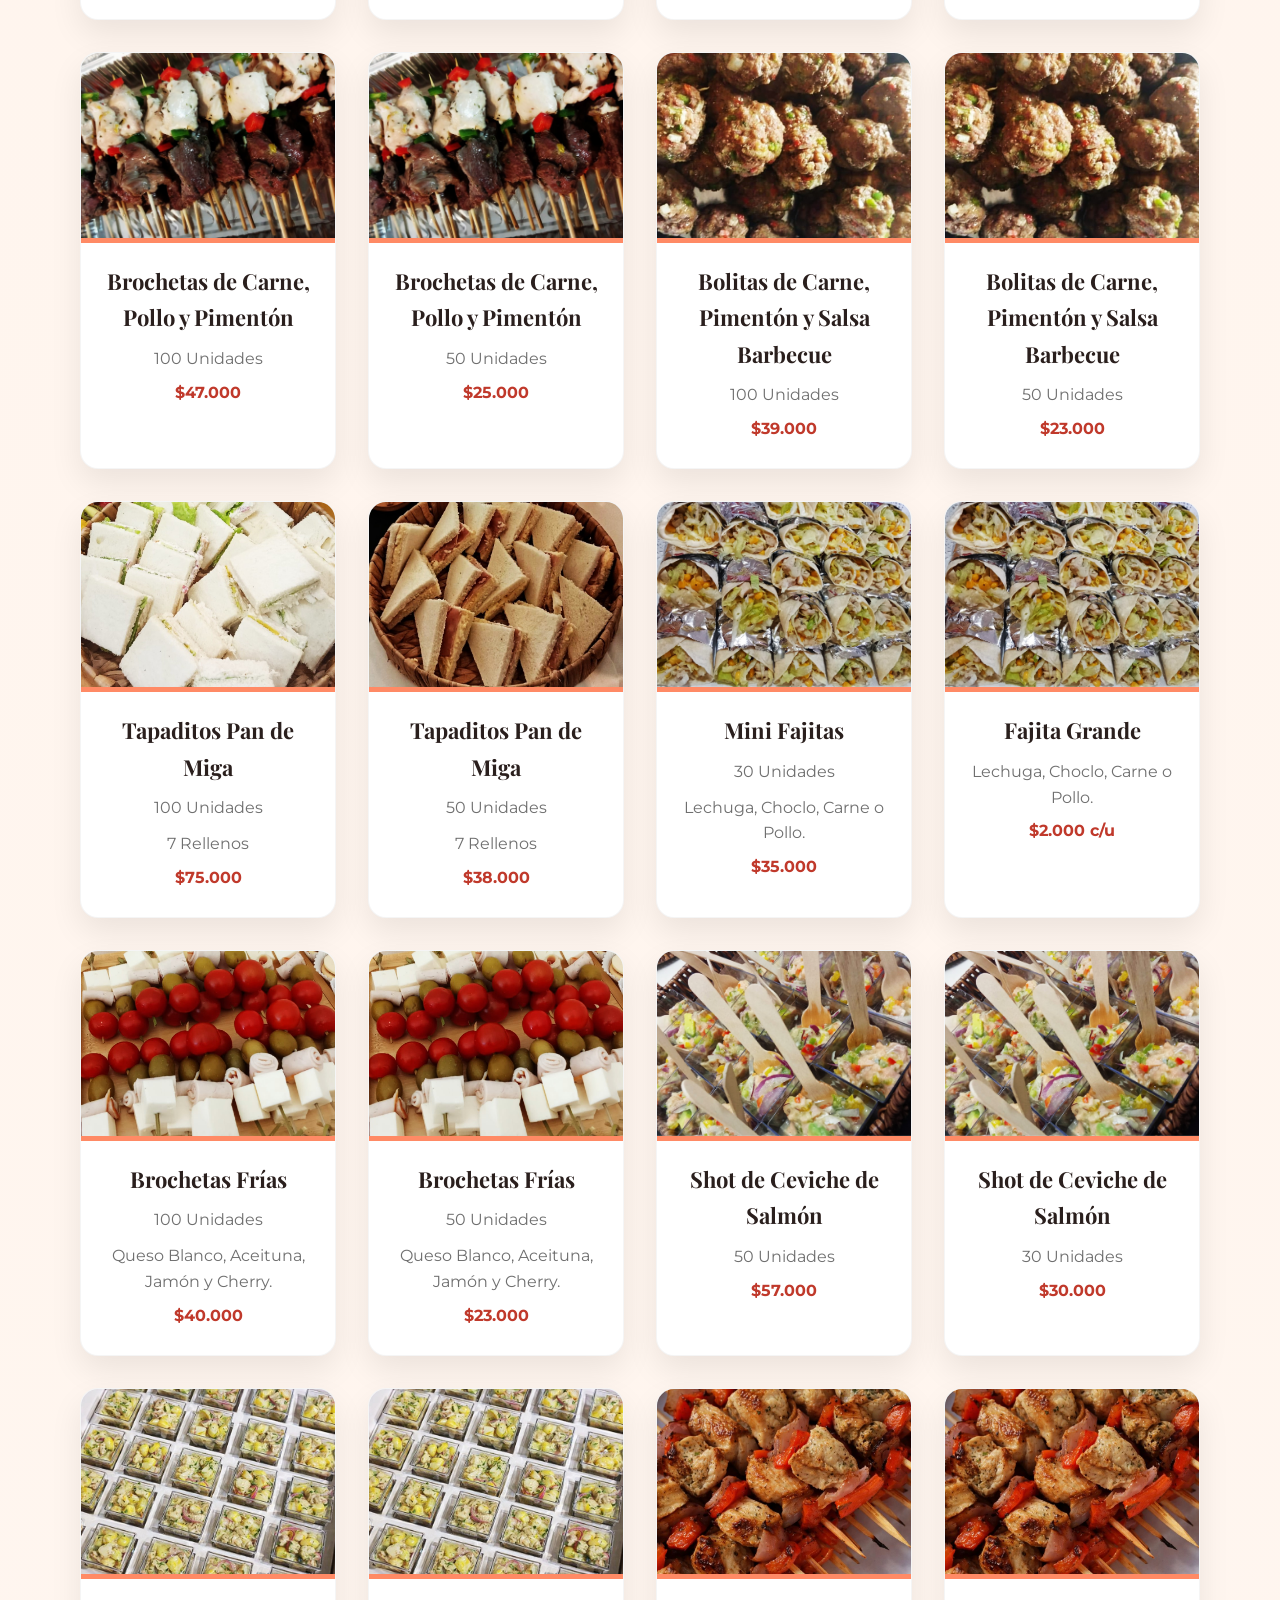
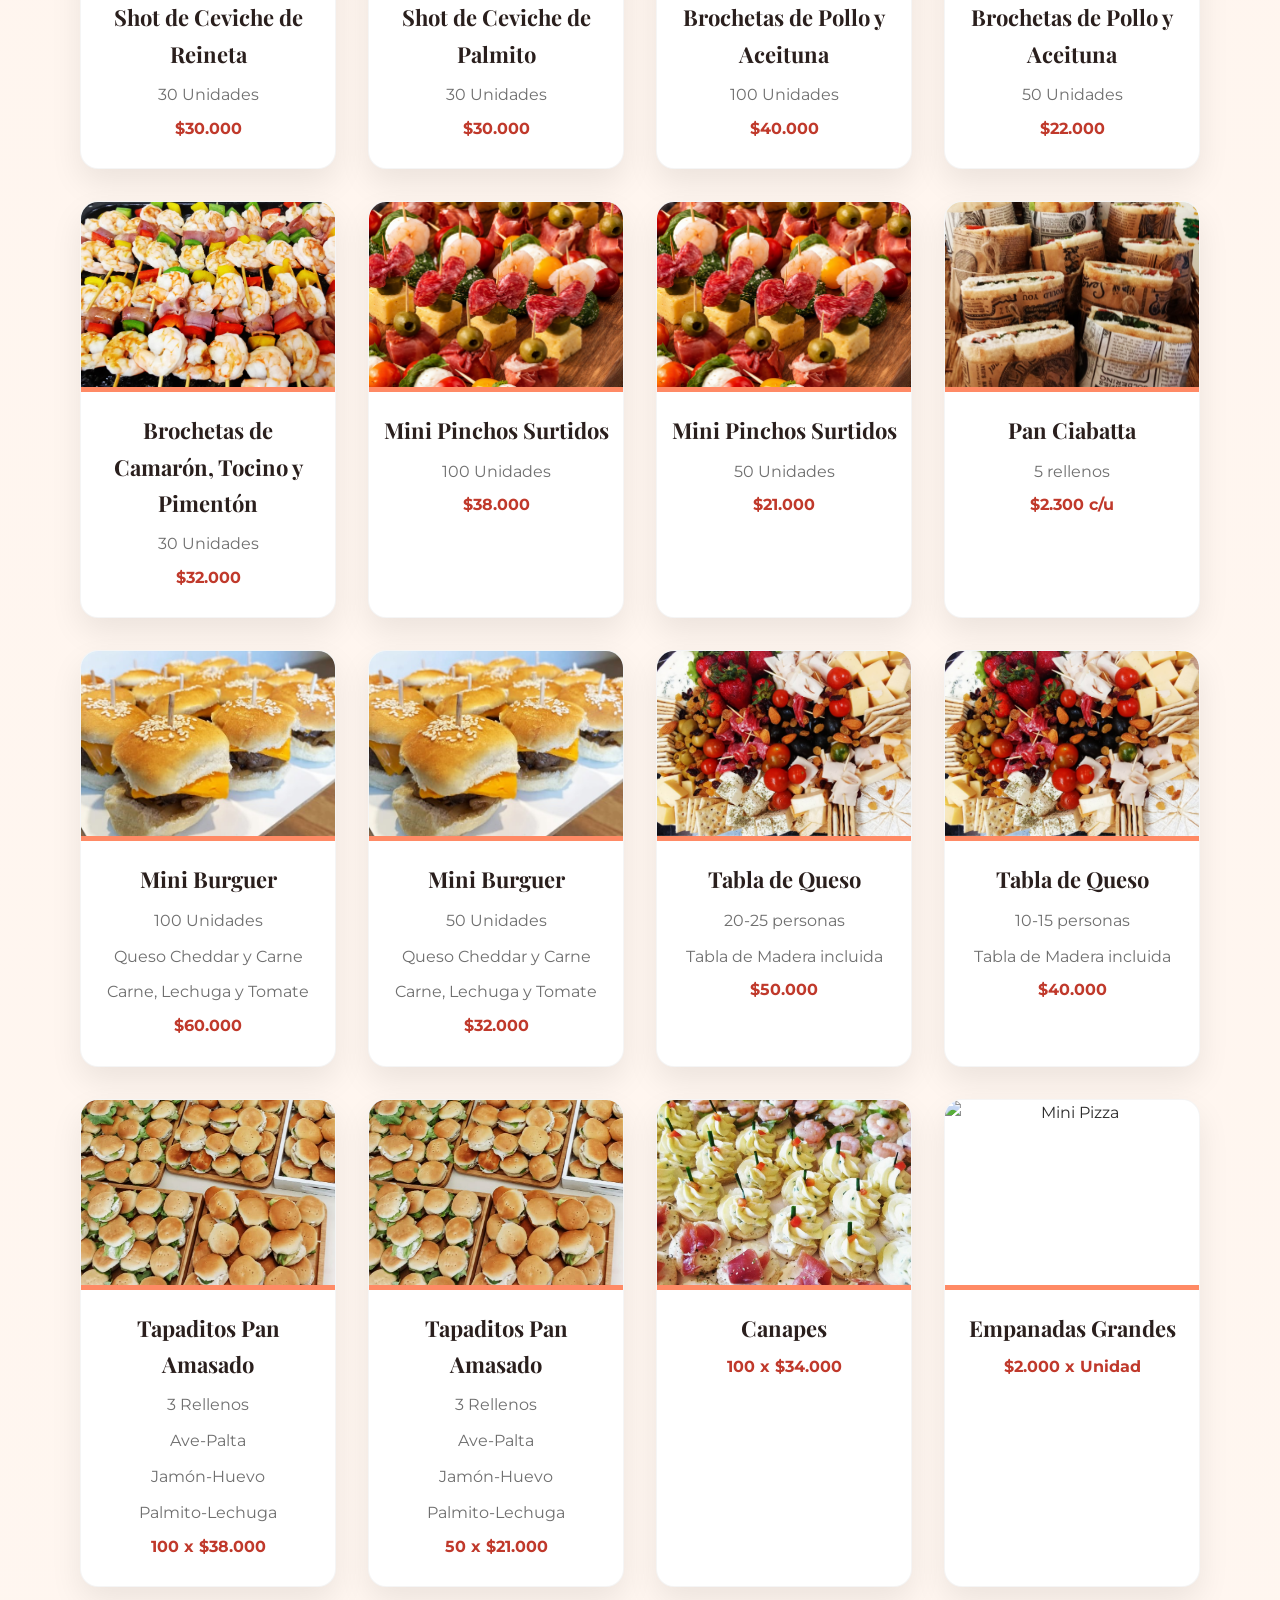
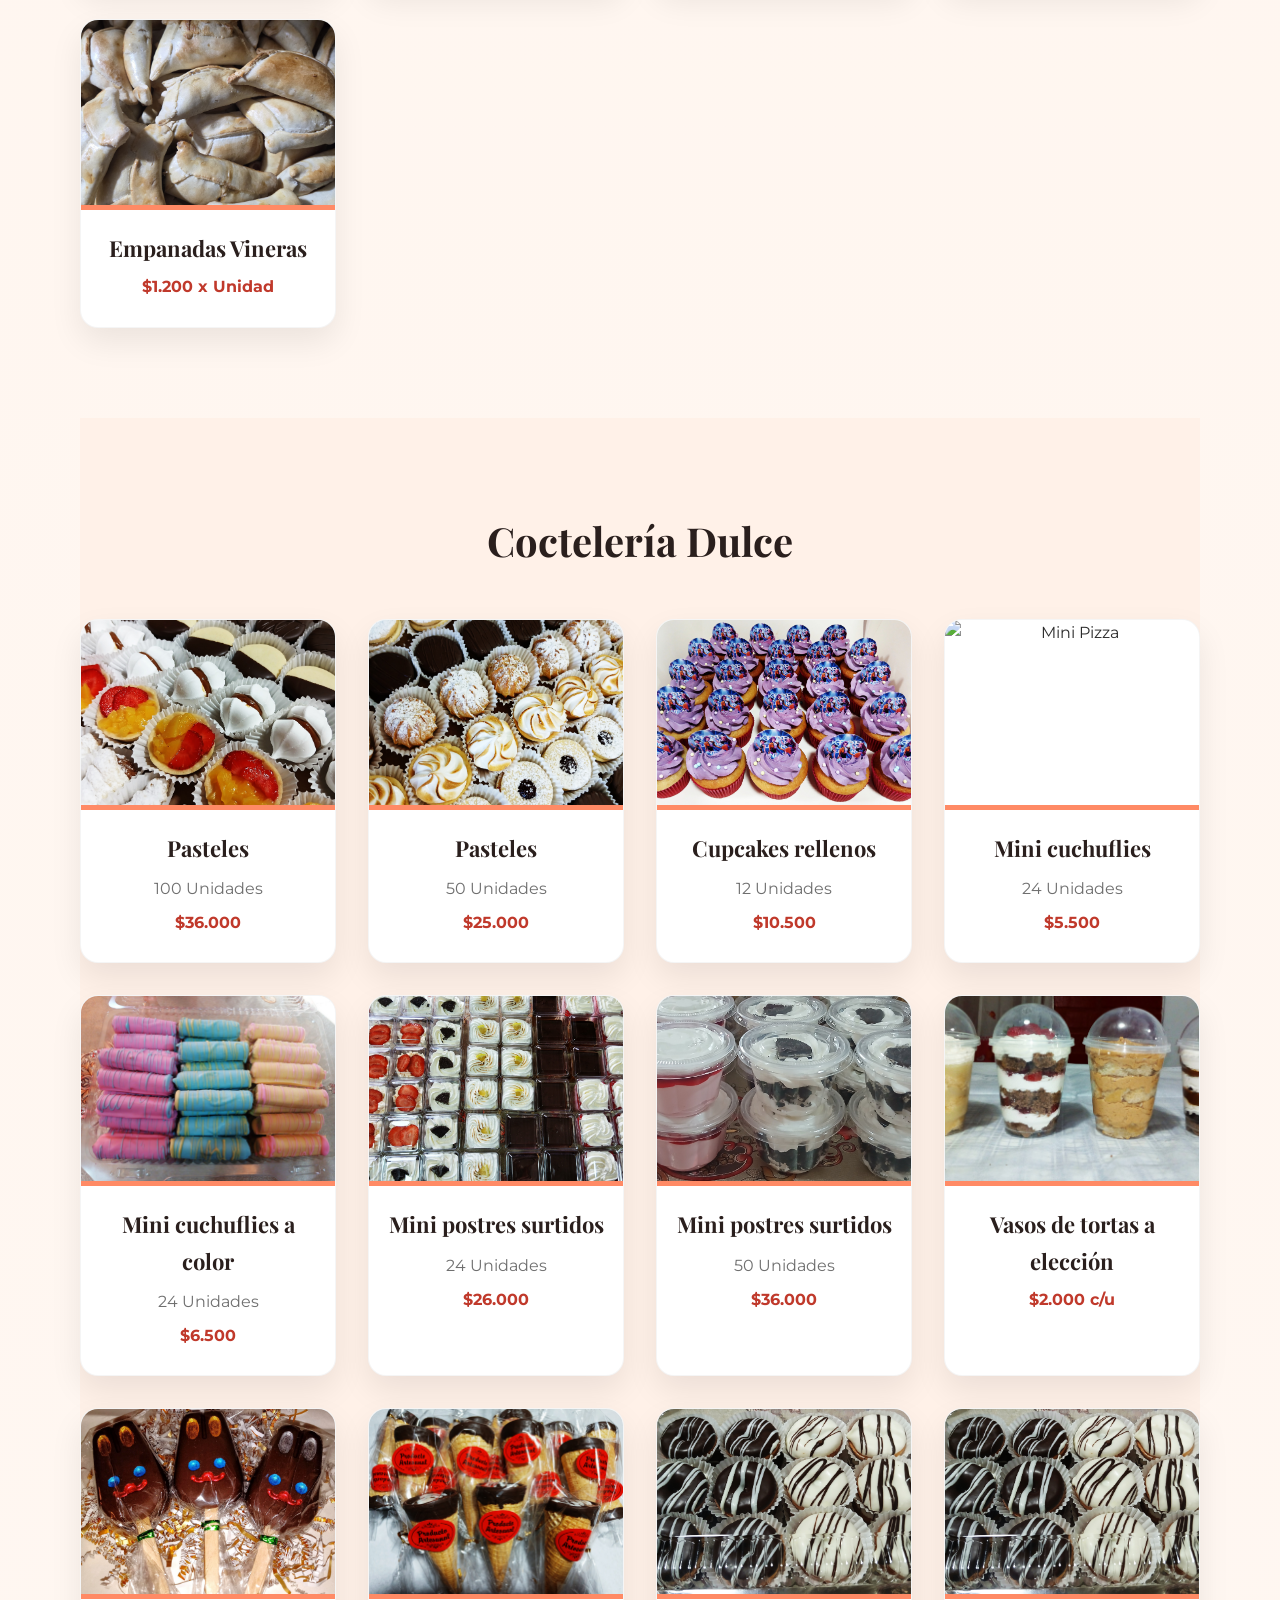
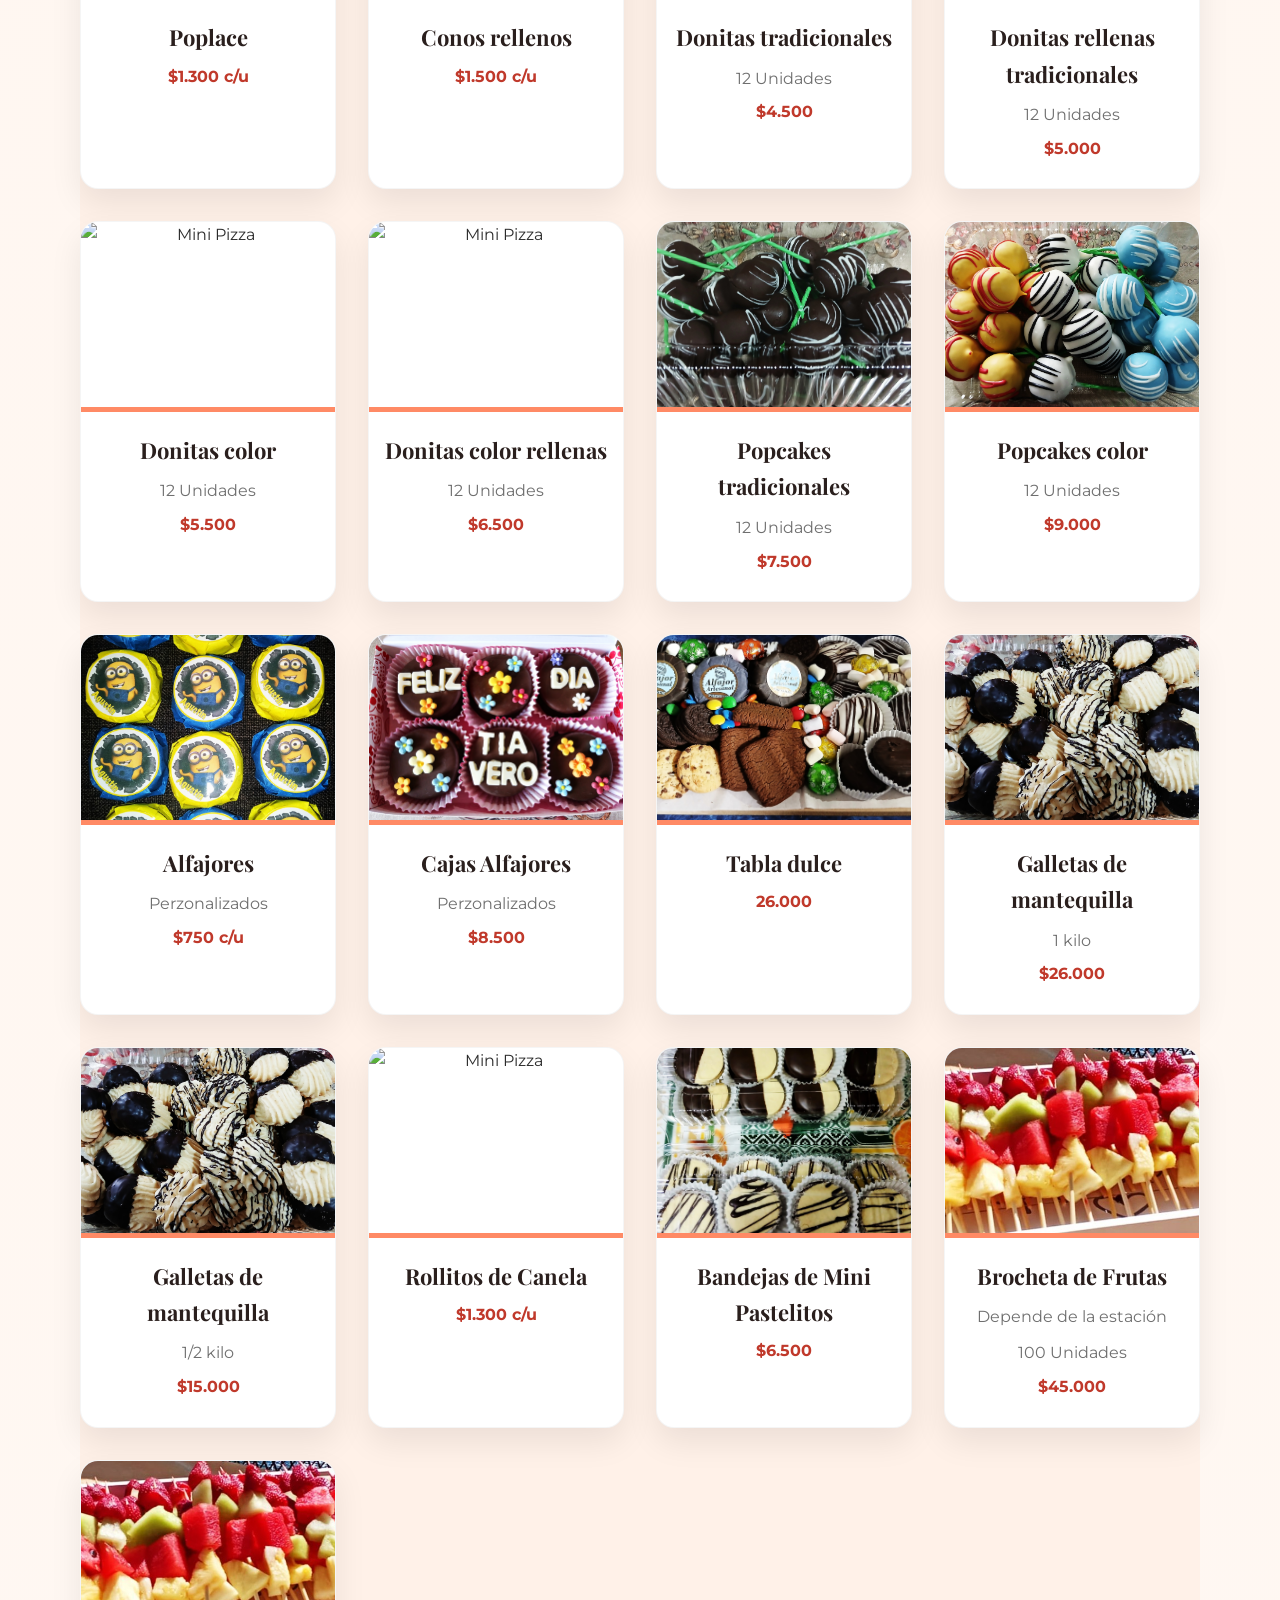
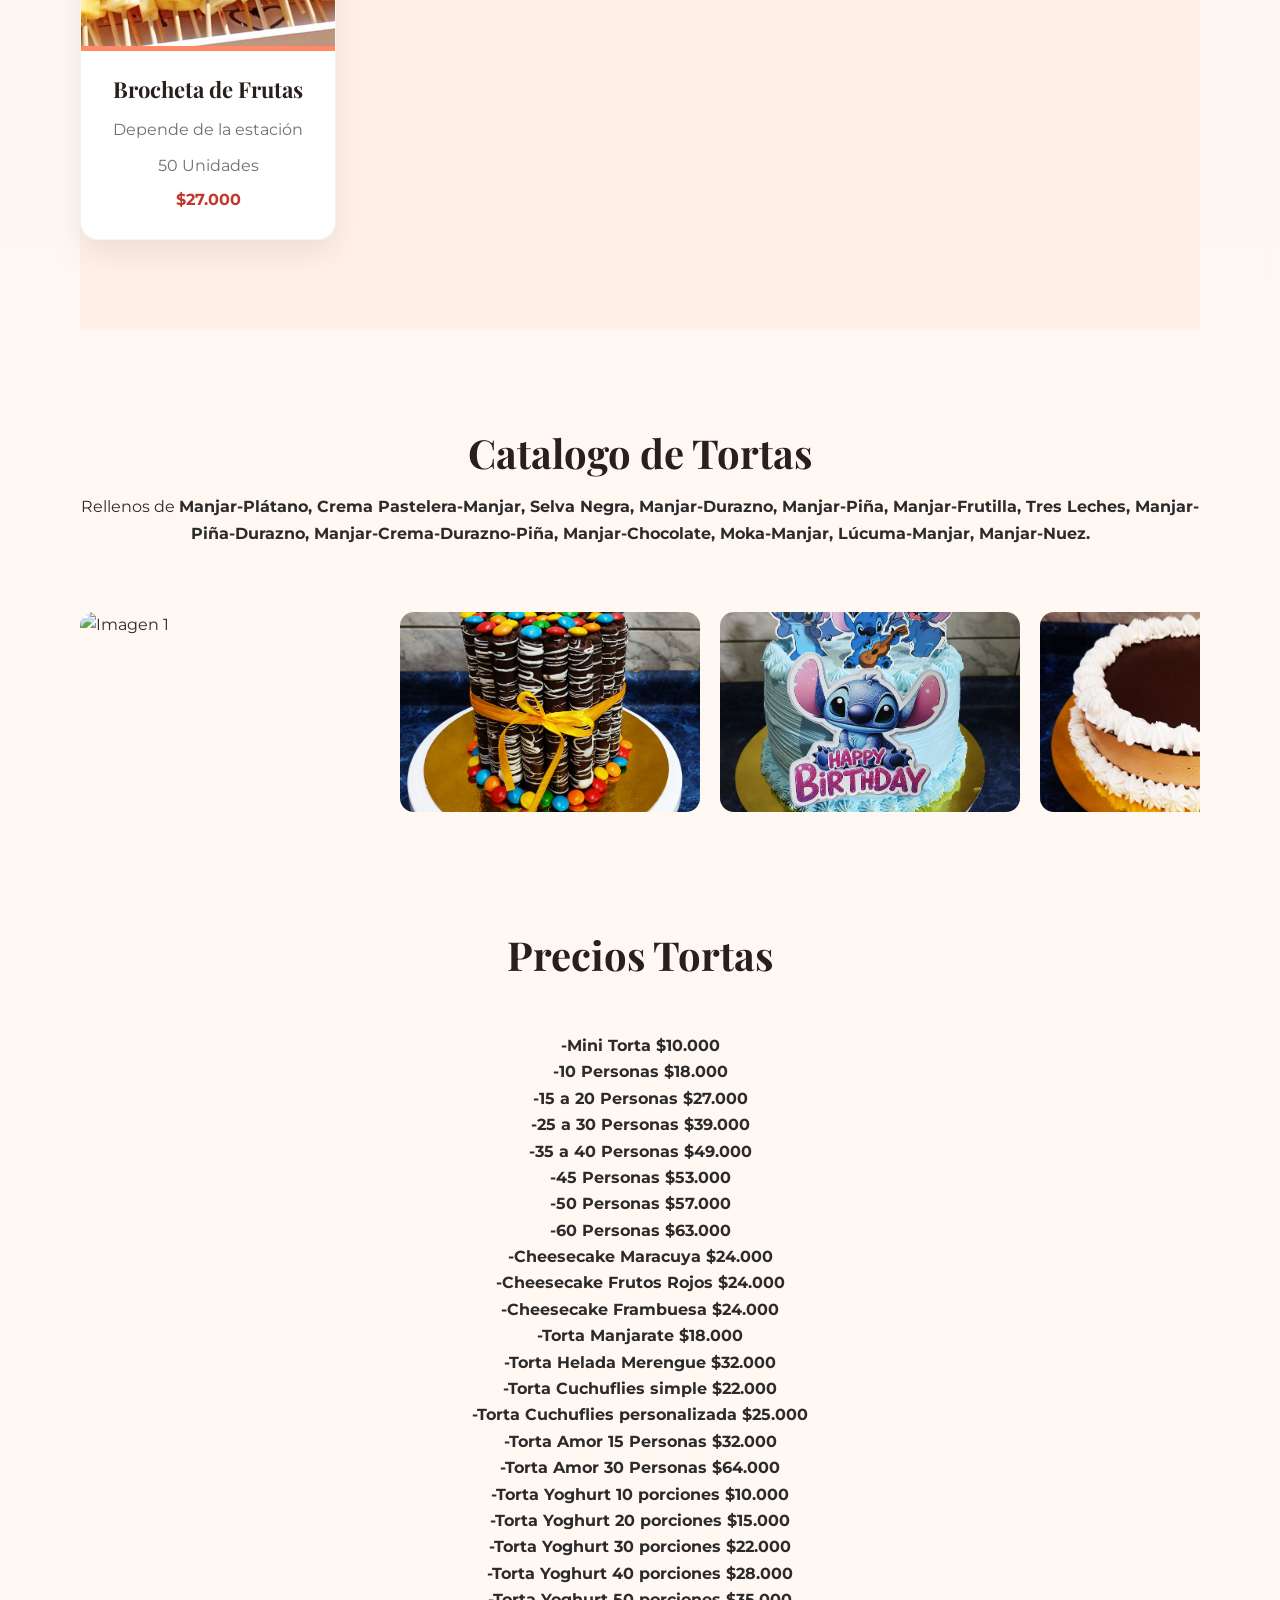
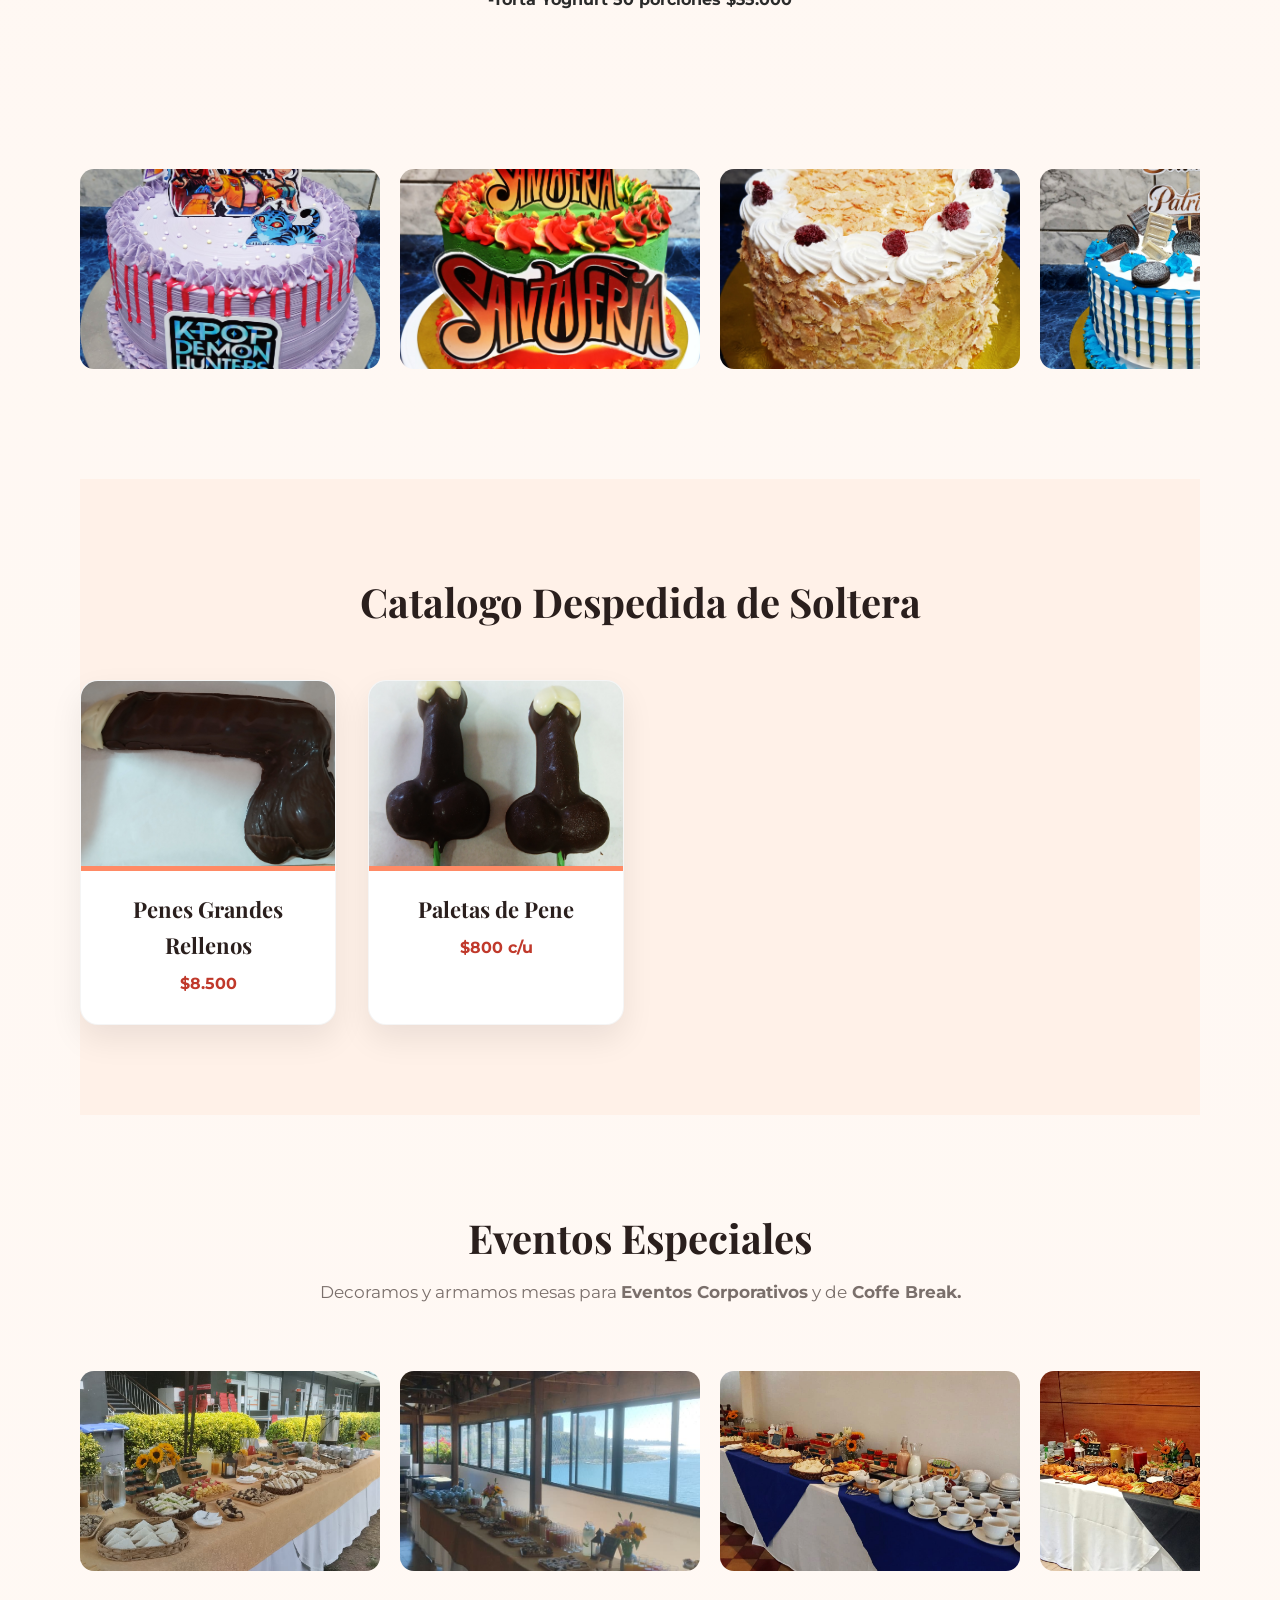
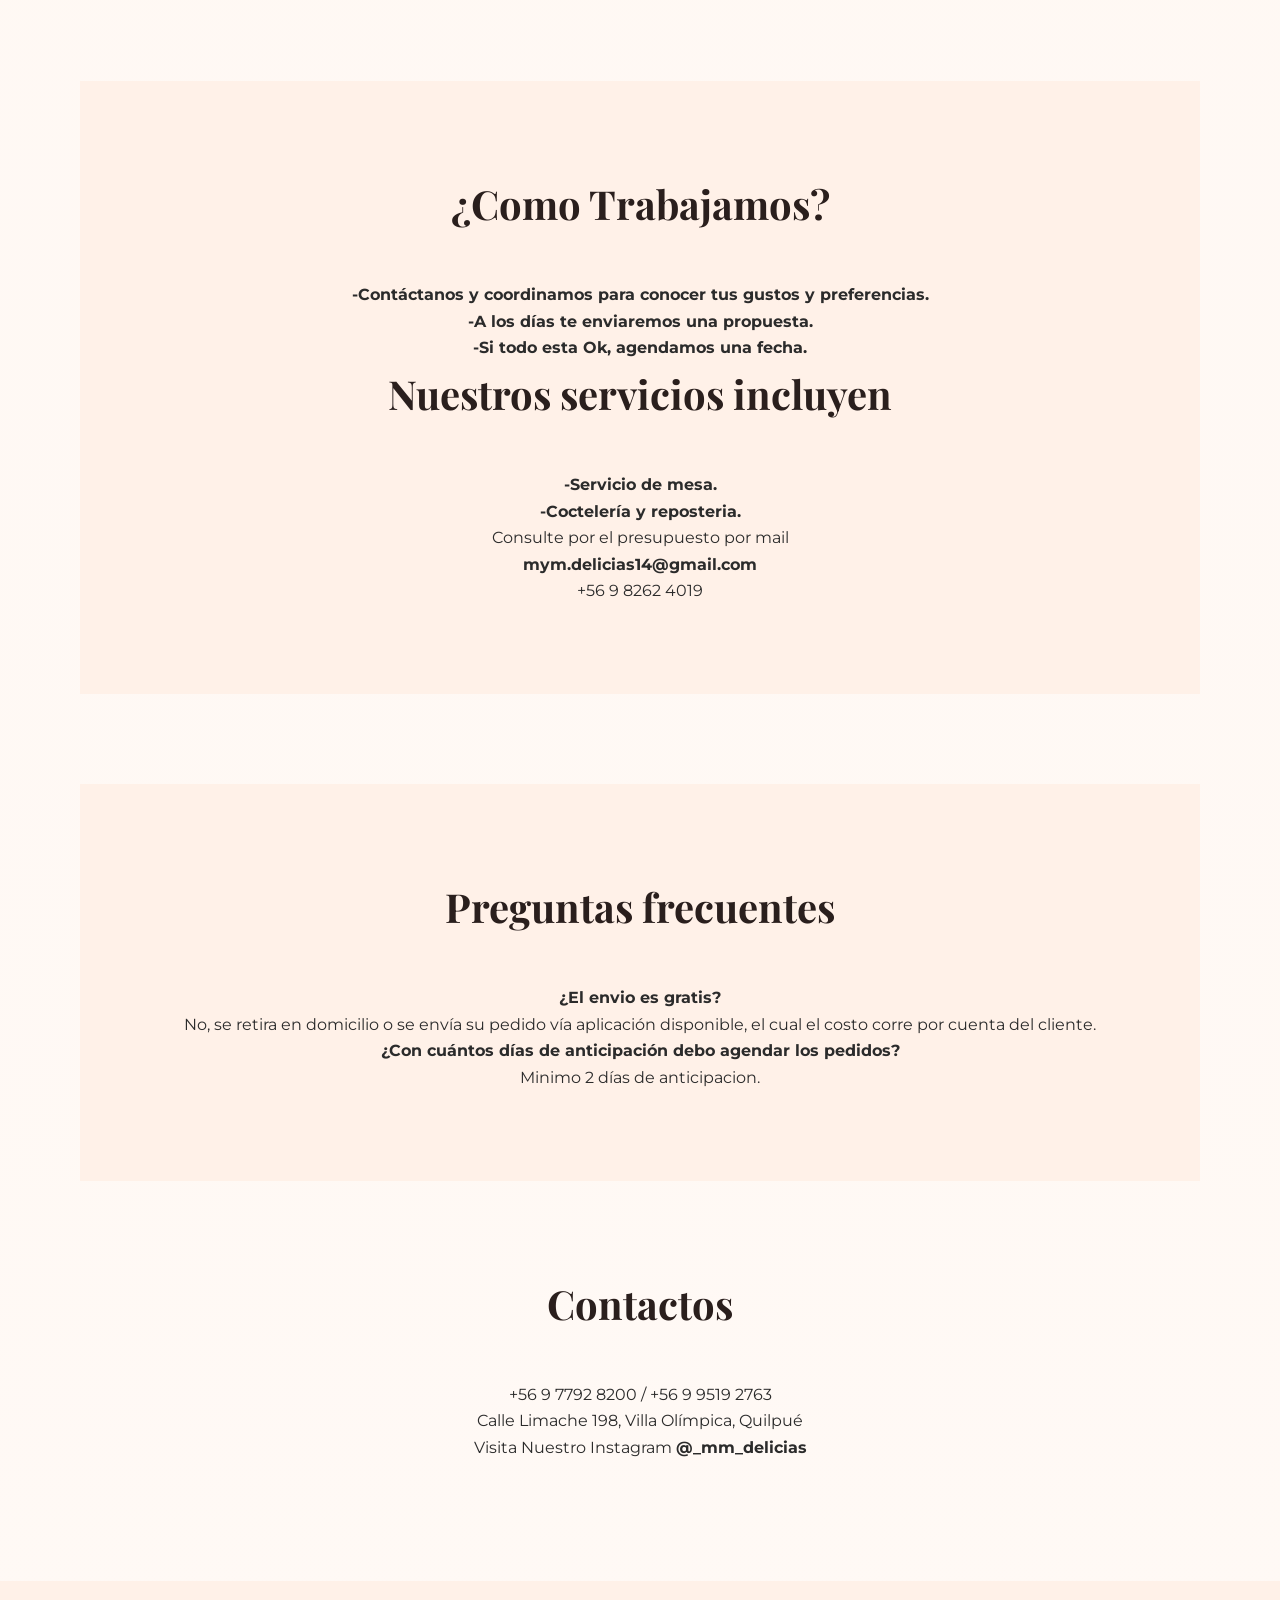
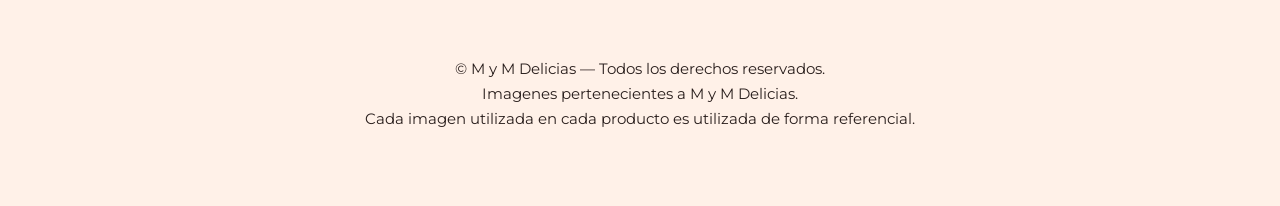
==== commit e2ddb9b2: "actualizacionn 2" ====
--- a/index.html
+++ b/index.html
@@ -365,12 +365,12 @@
                         <p class="precio">100 x $34.000</p>
                     </article>
                     <article class="card">
-                        <img src="assets/Empanadas grandes.jpg.jpeg" class="card-img" alt="Mini Pizza">
+                        <img src="assets/Empanadas grandes.jpg" class="card-img" alt="Mini Pizza">
                         <h4>Empanadas Grandes</h4>
                         <p class="precio">$2.000 x Unidad</p>
                     </article>
                     <article class="card">
-                        <img src="assets/Empanadas vineras.jpg.jpeg" class="card-img" alt="Mini Pizza">
+                        <img src="assets/Empanadas vineras.jpg" class="card-img" alt="Mini Pizza">
                         <h4>Empanadas Vineras</h4>
                         <p class="precio">$1.200 x Unidad</p>
                     </article>
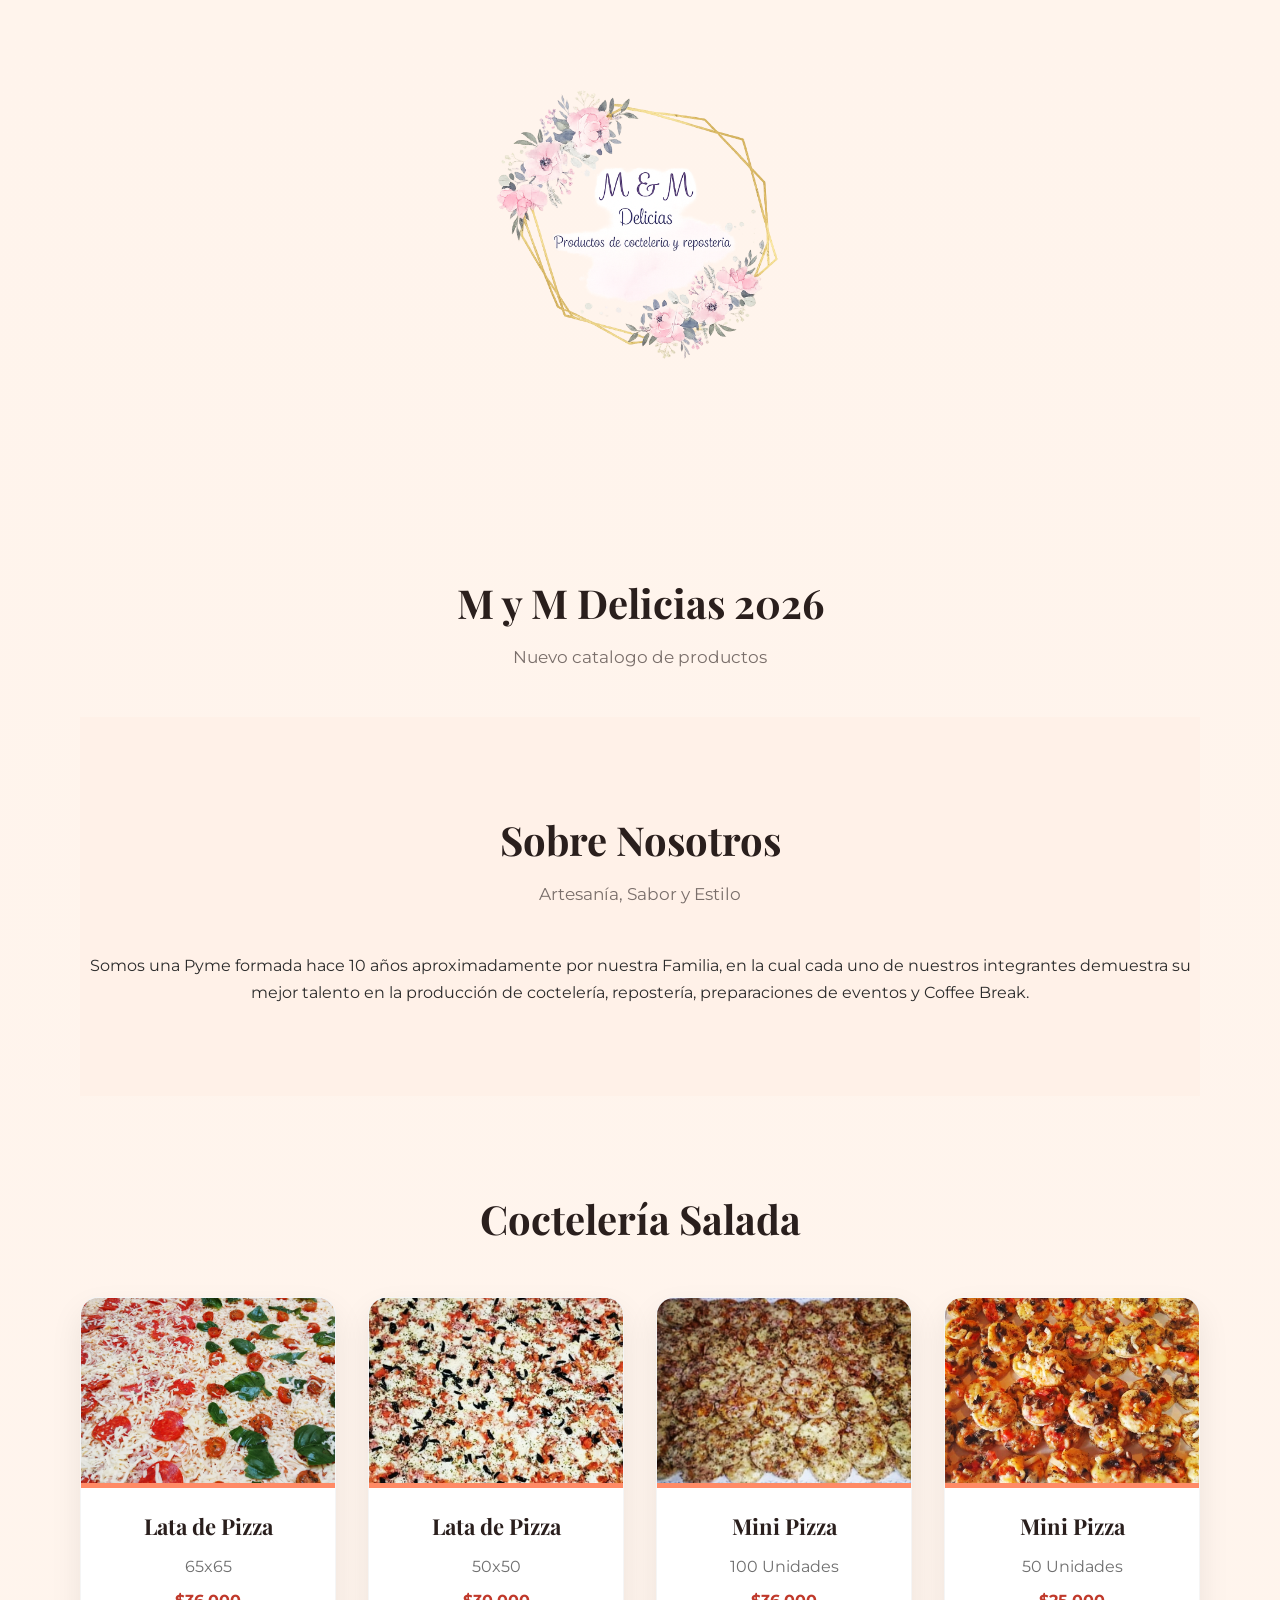
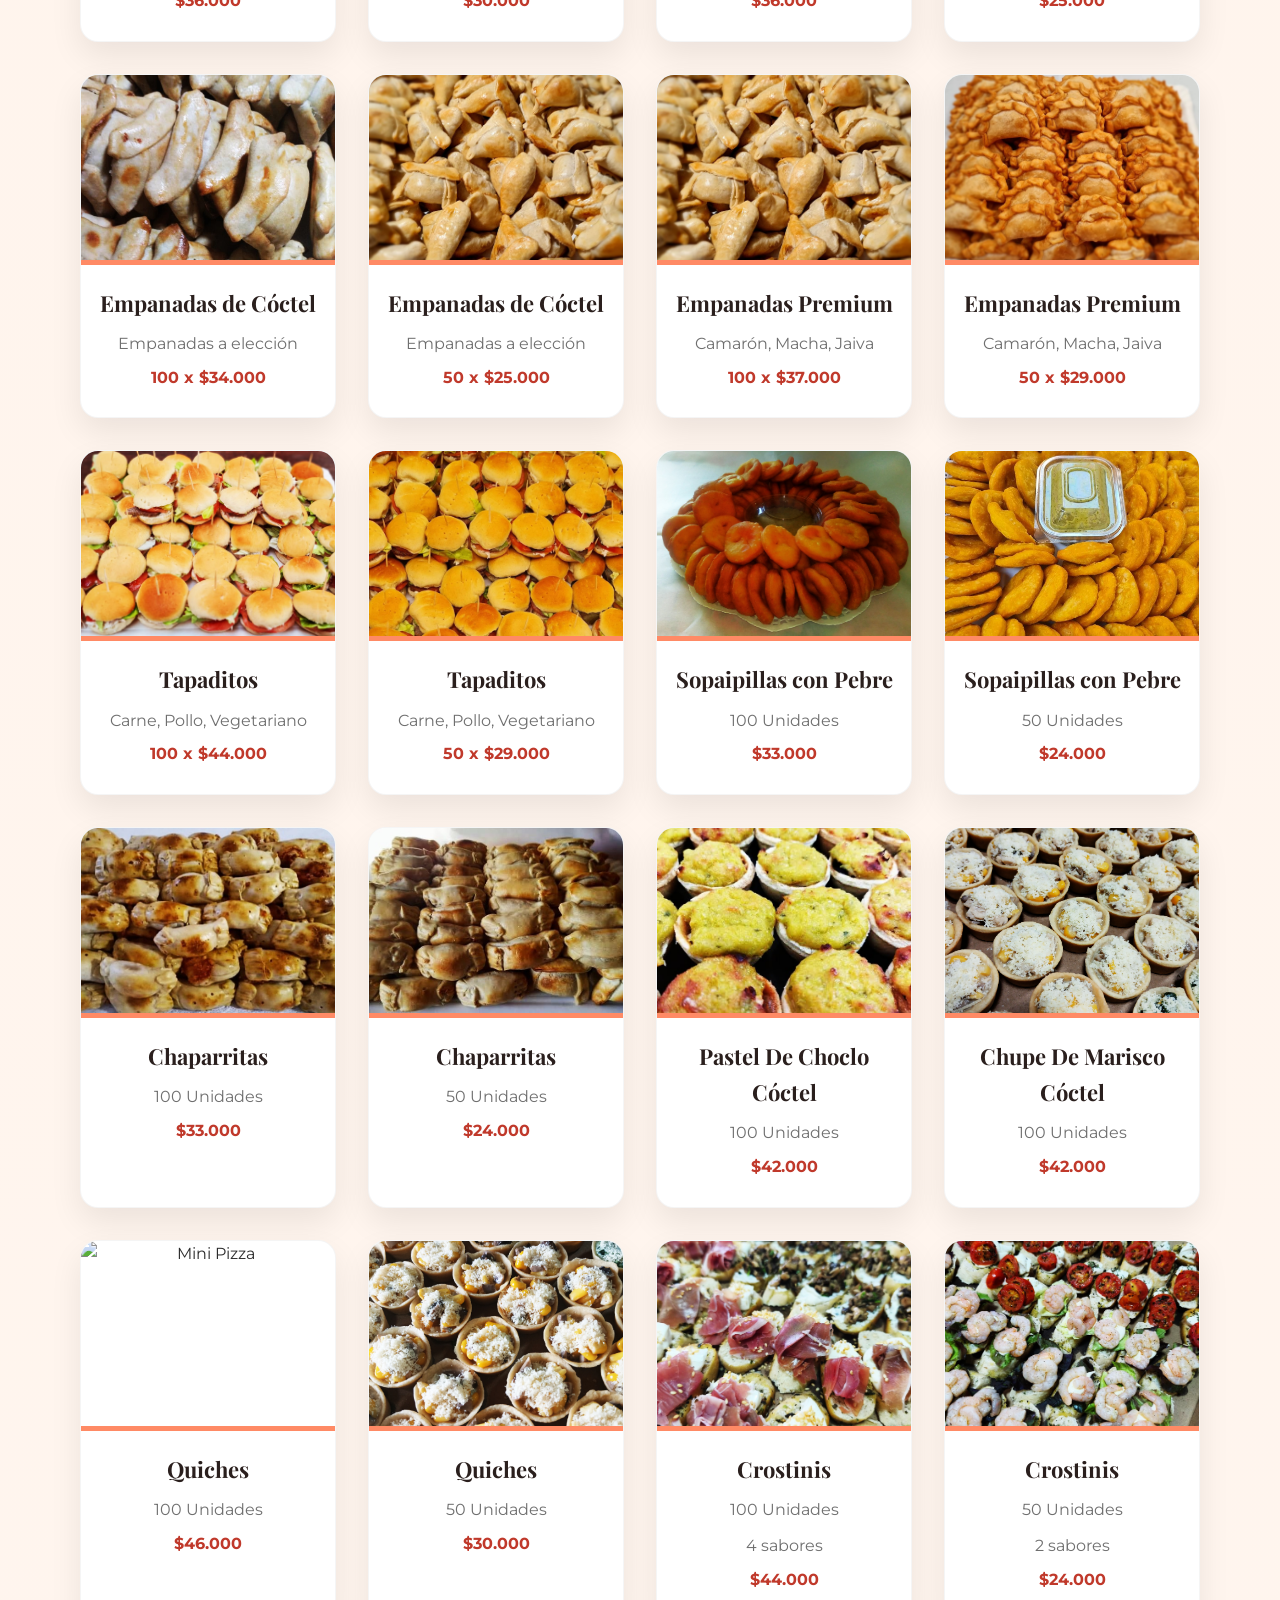
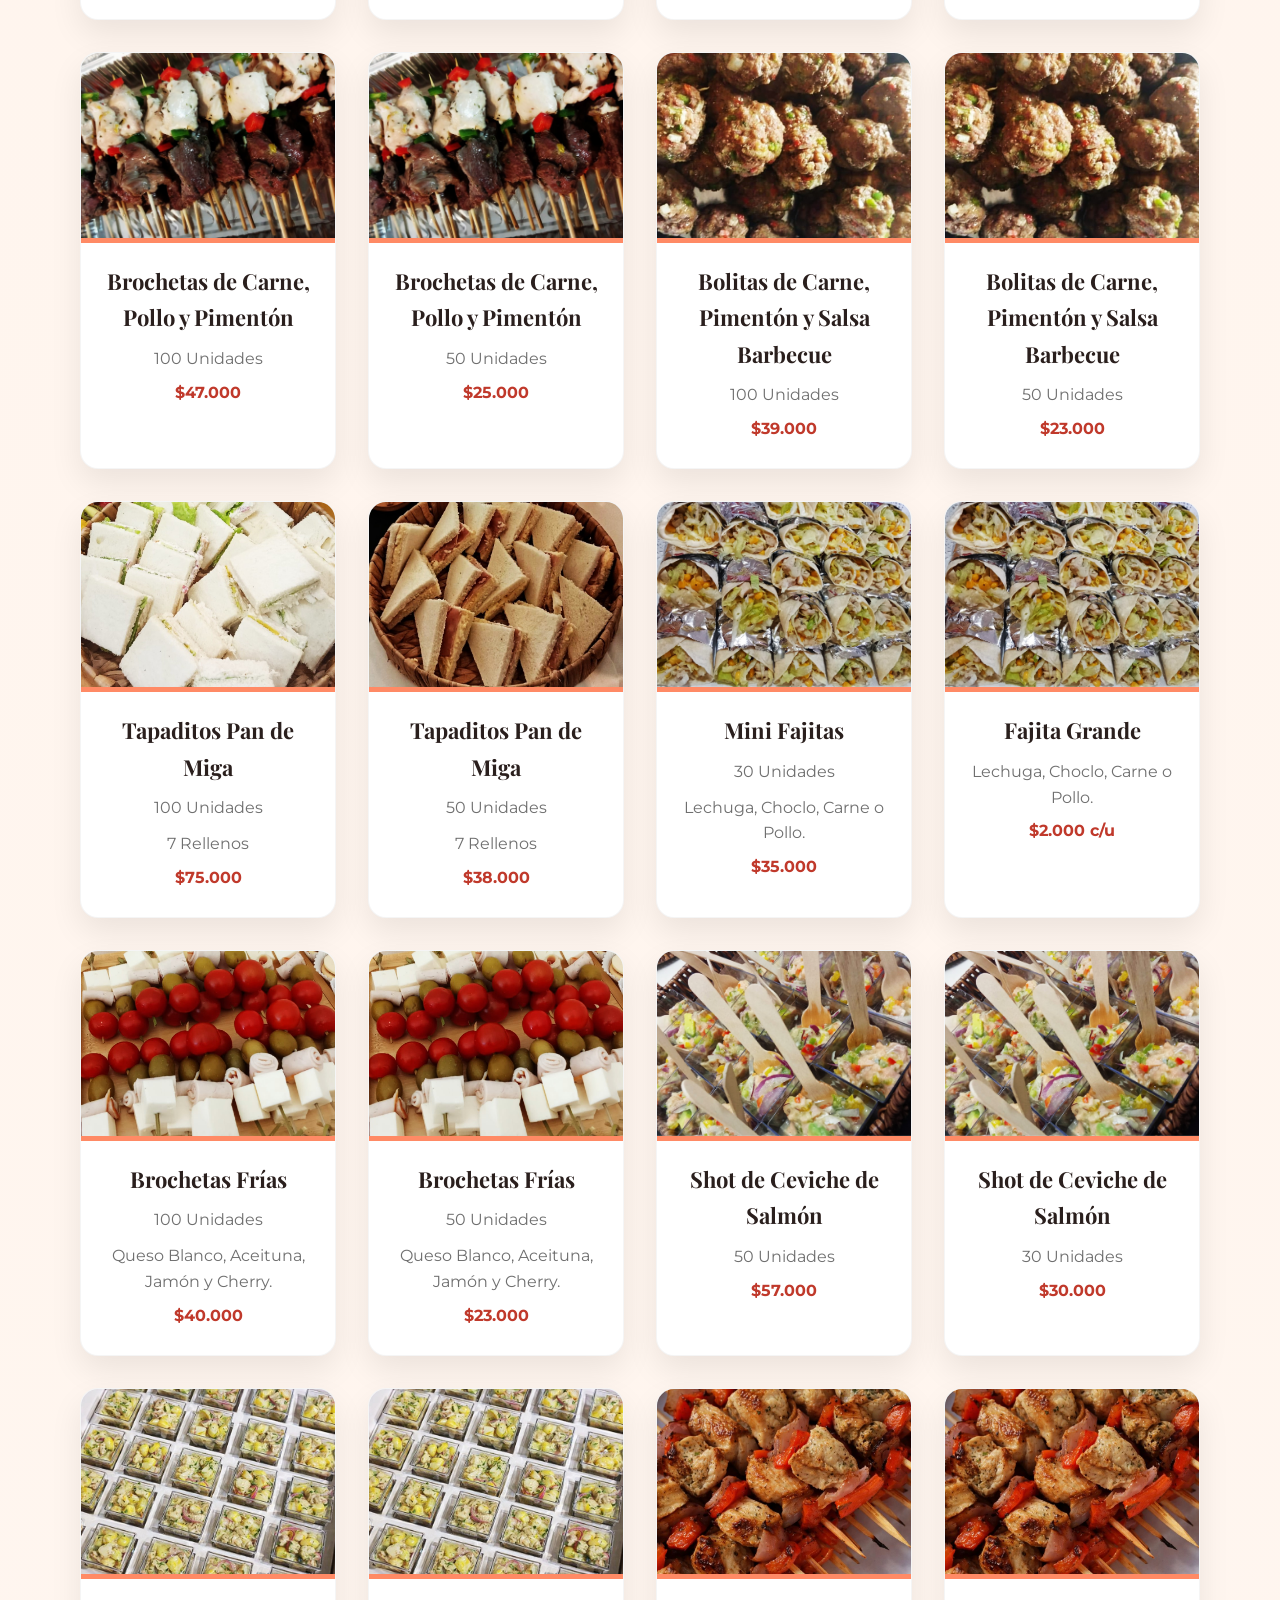
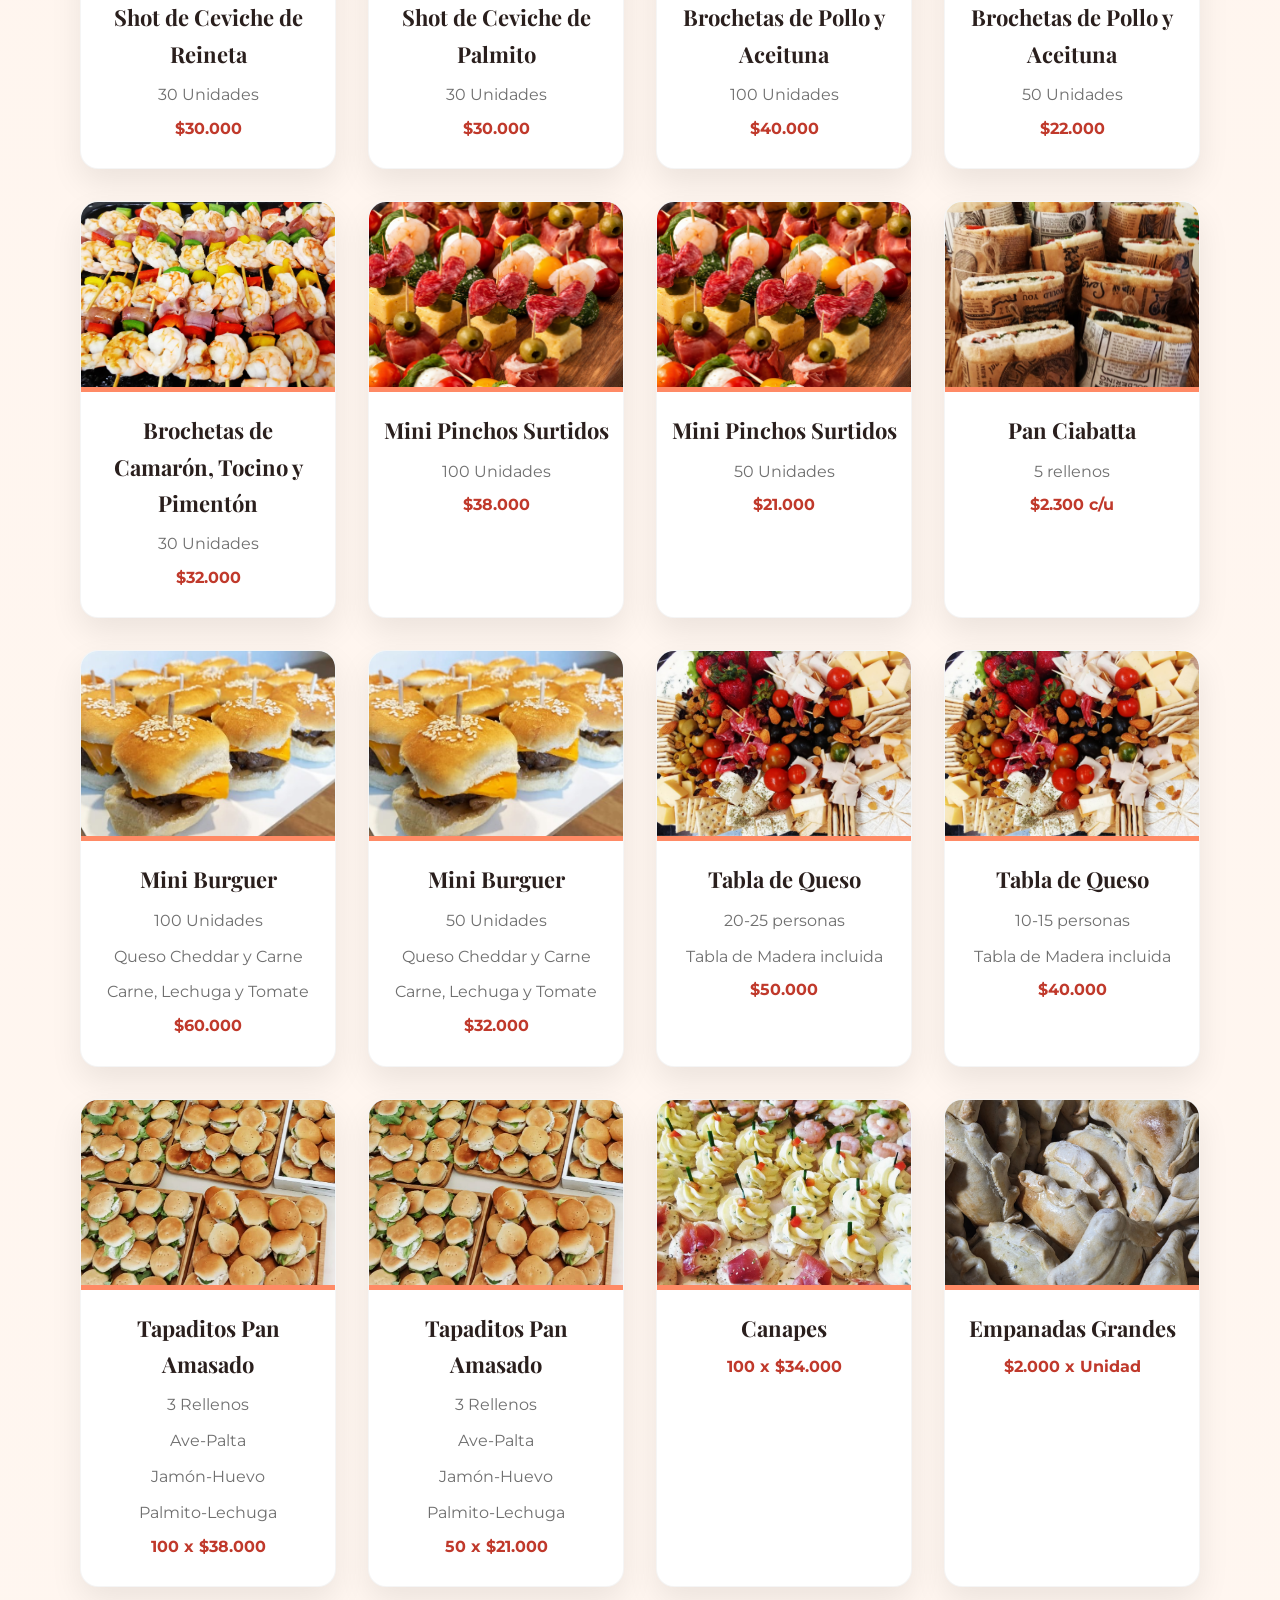
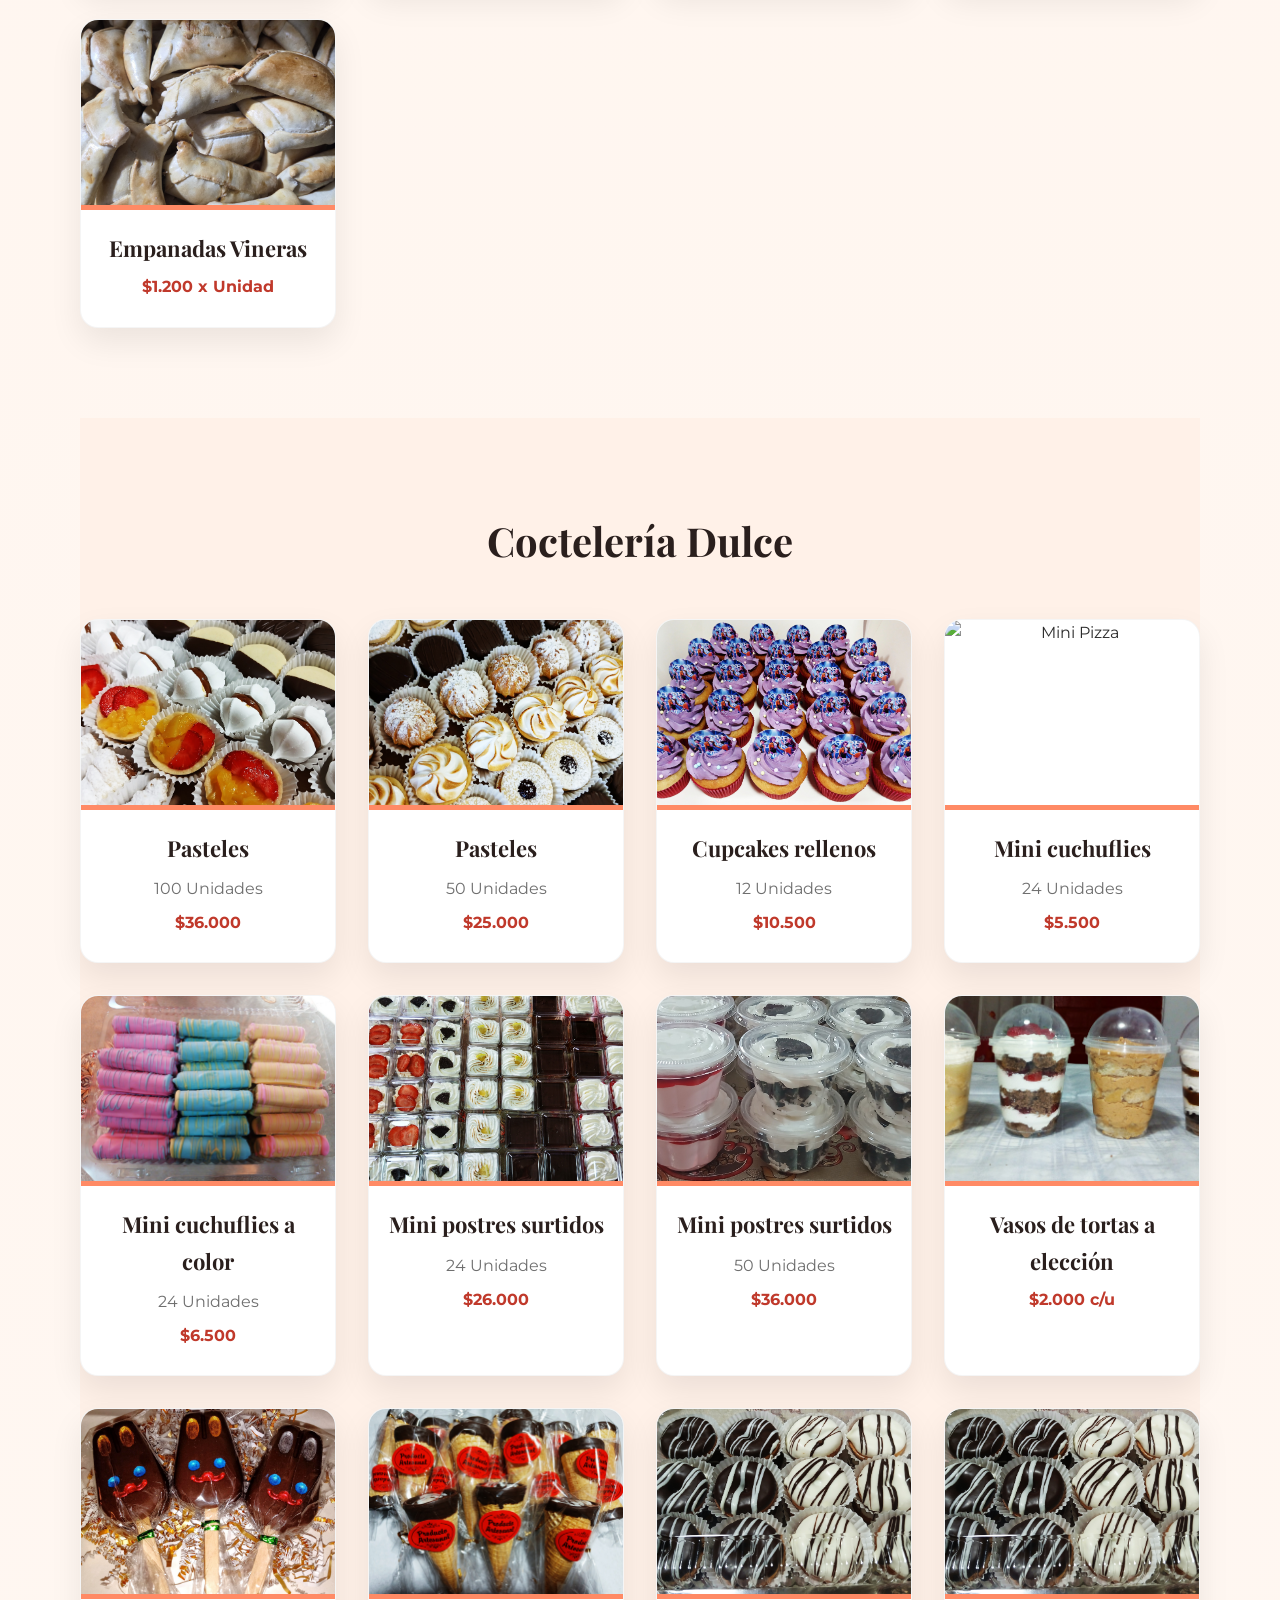
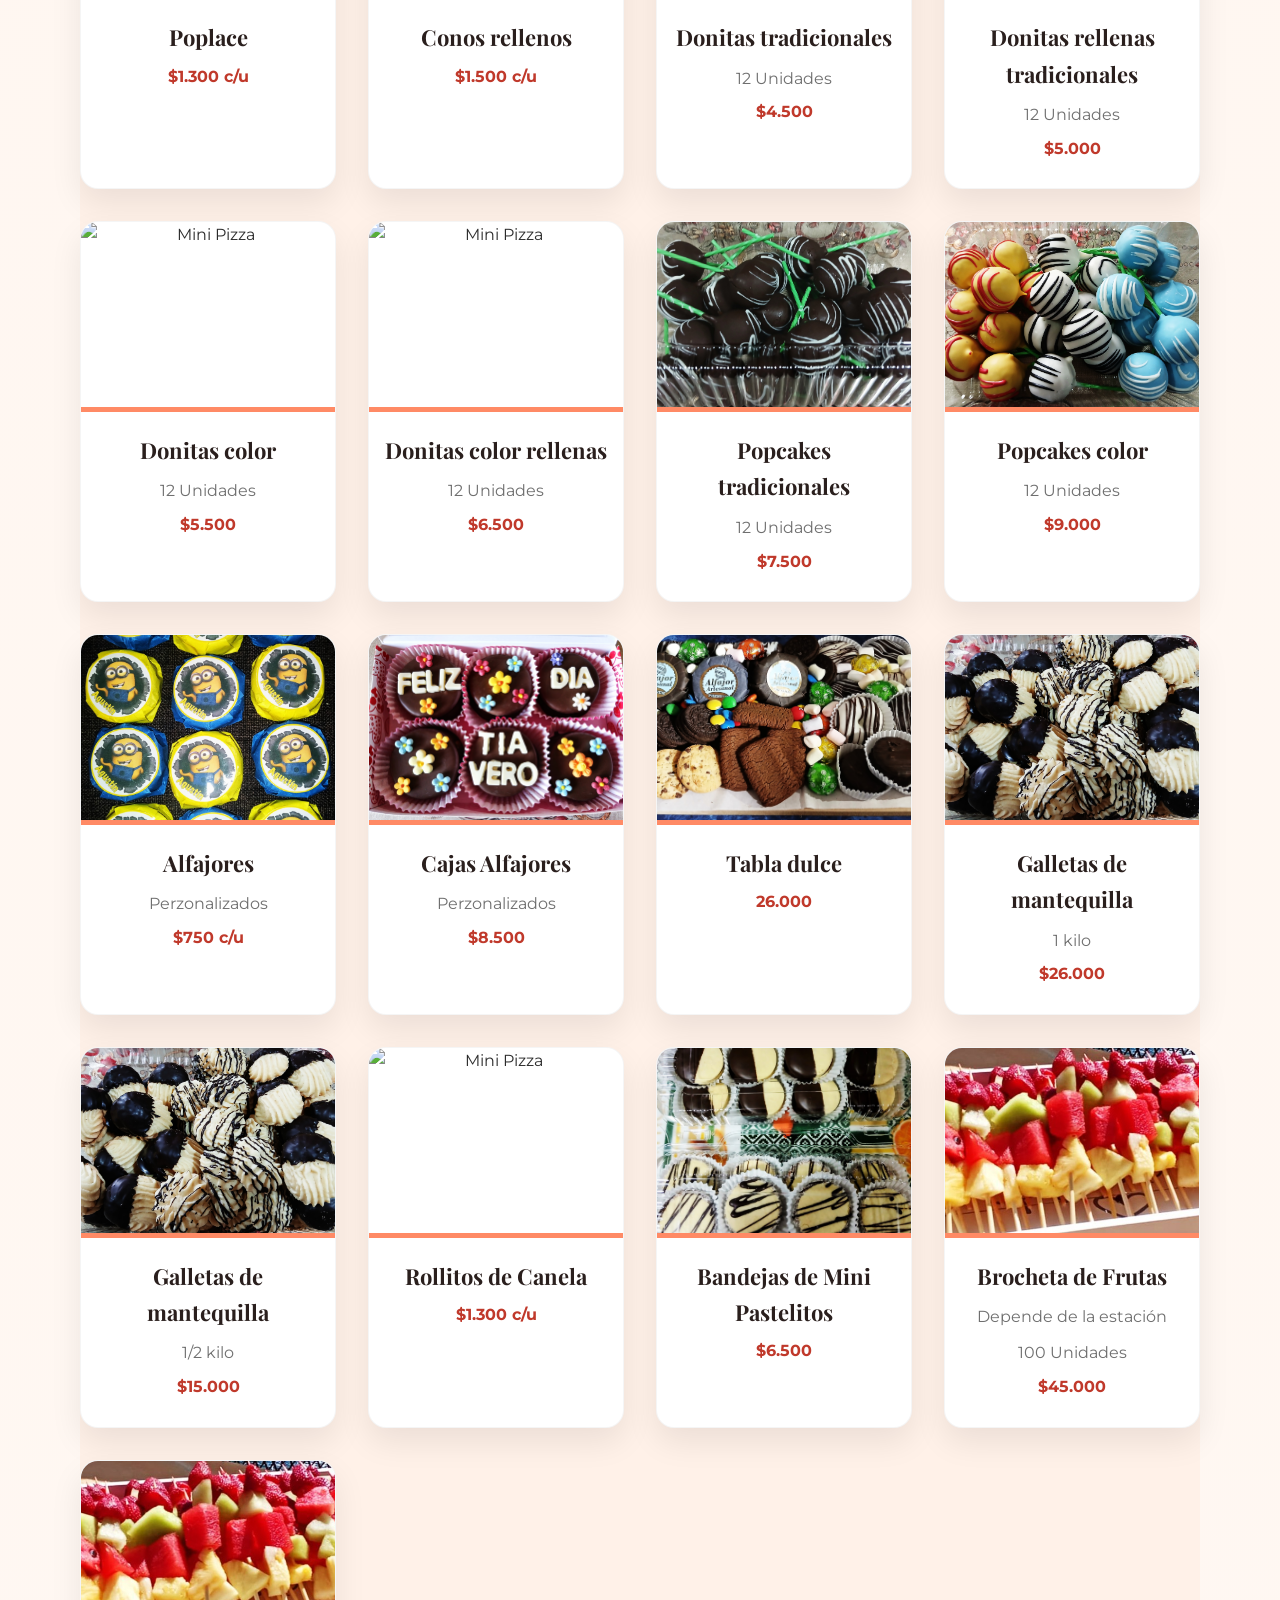
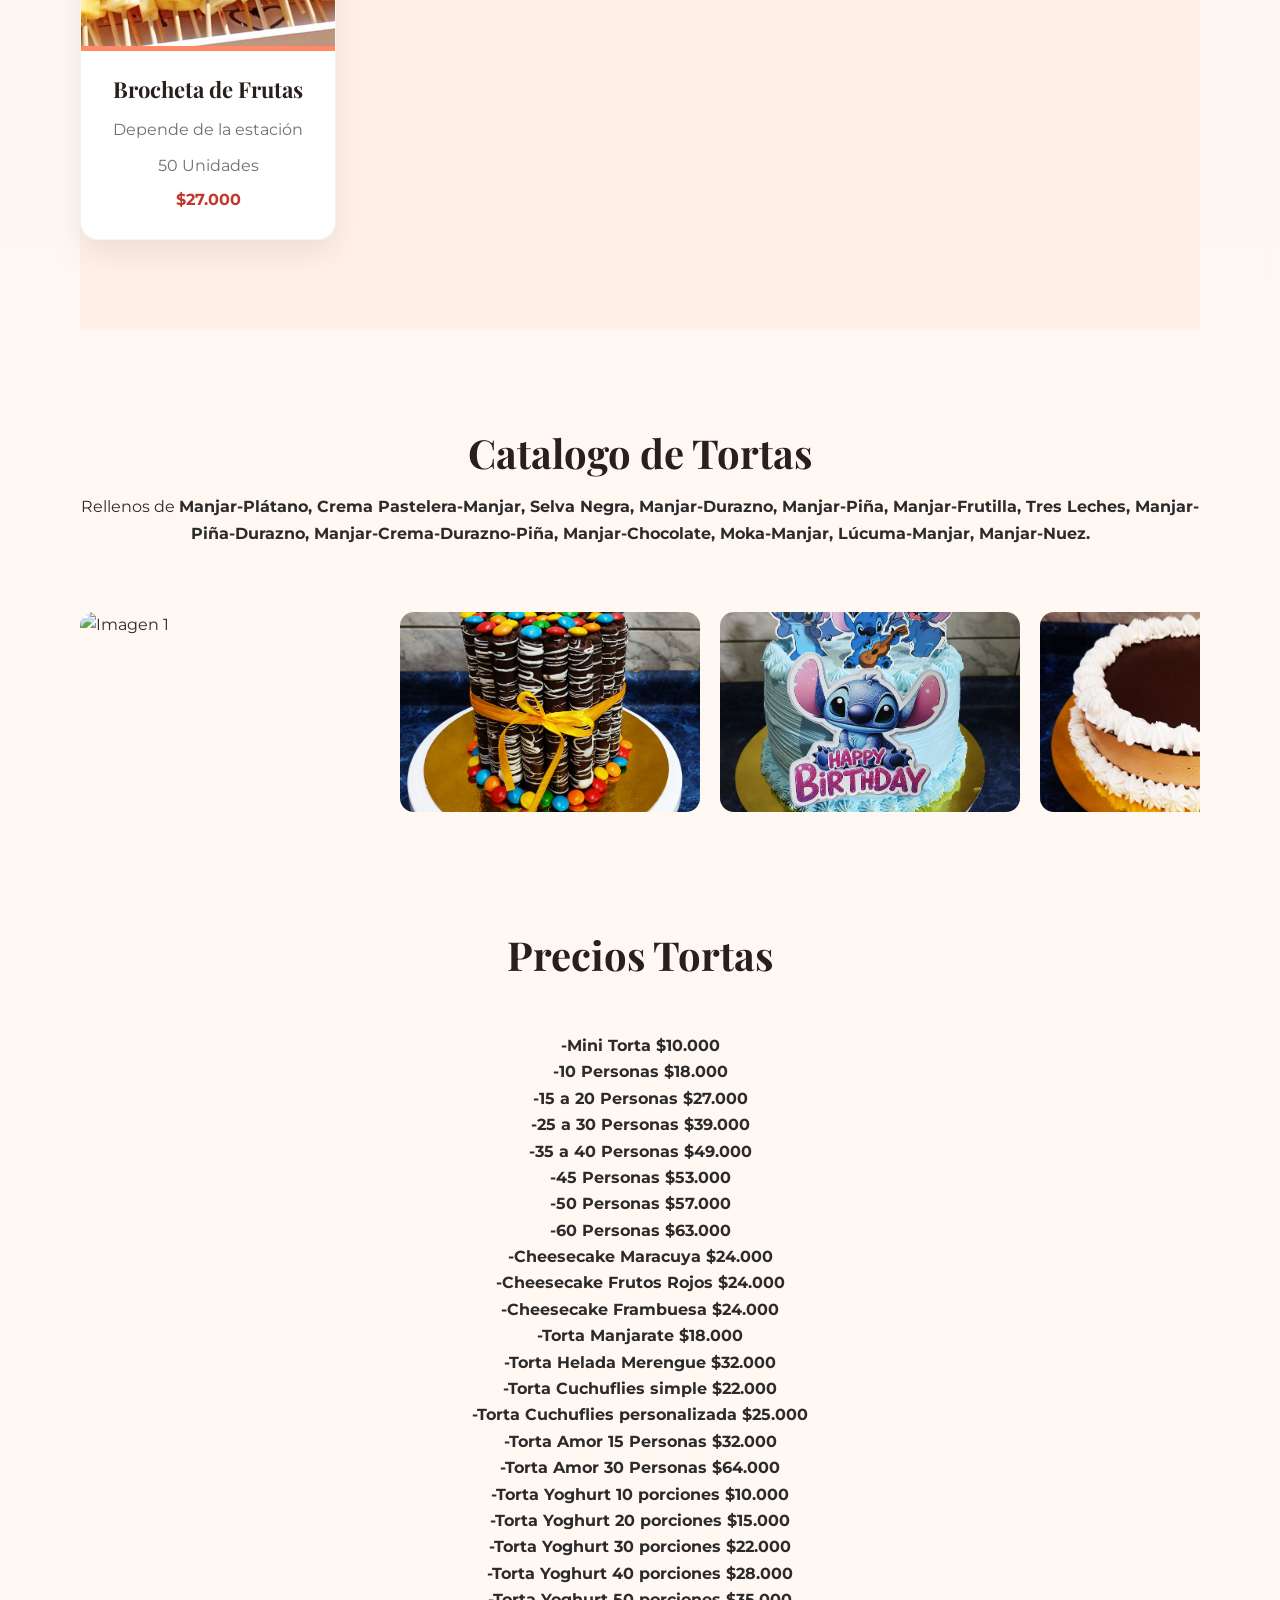
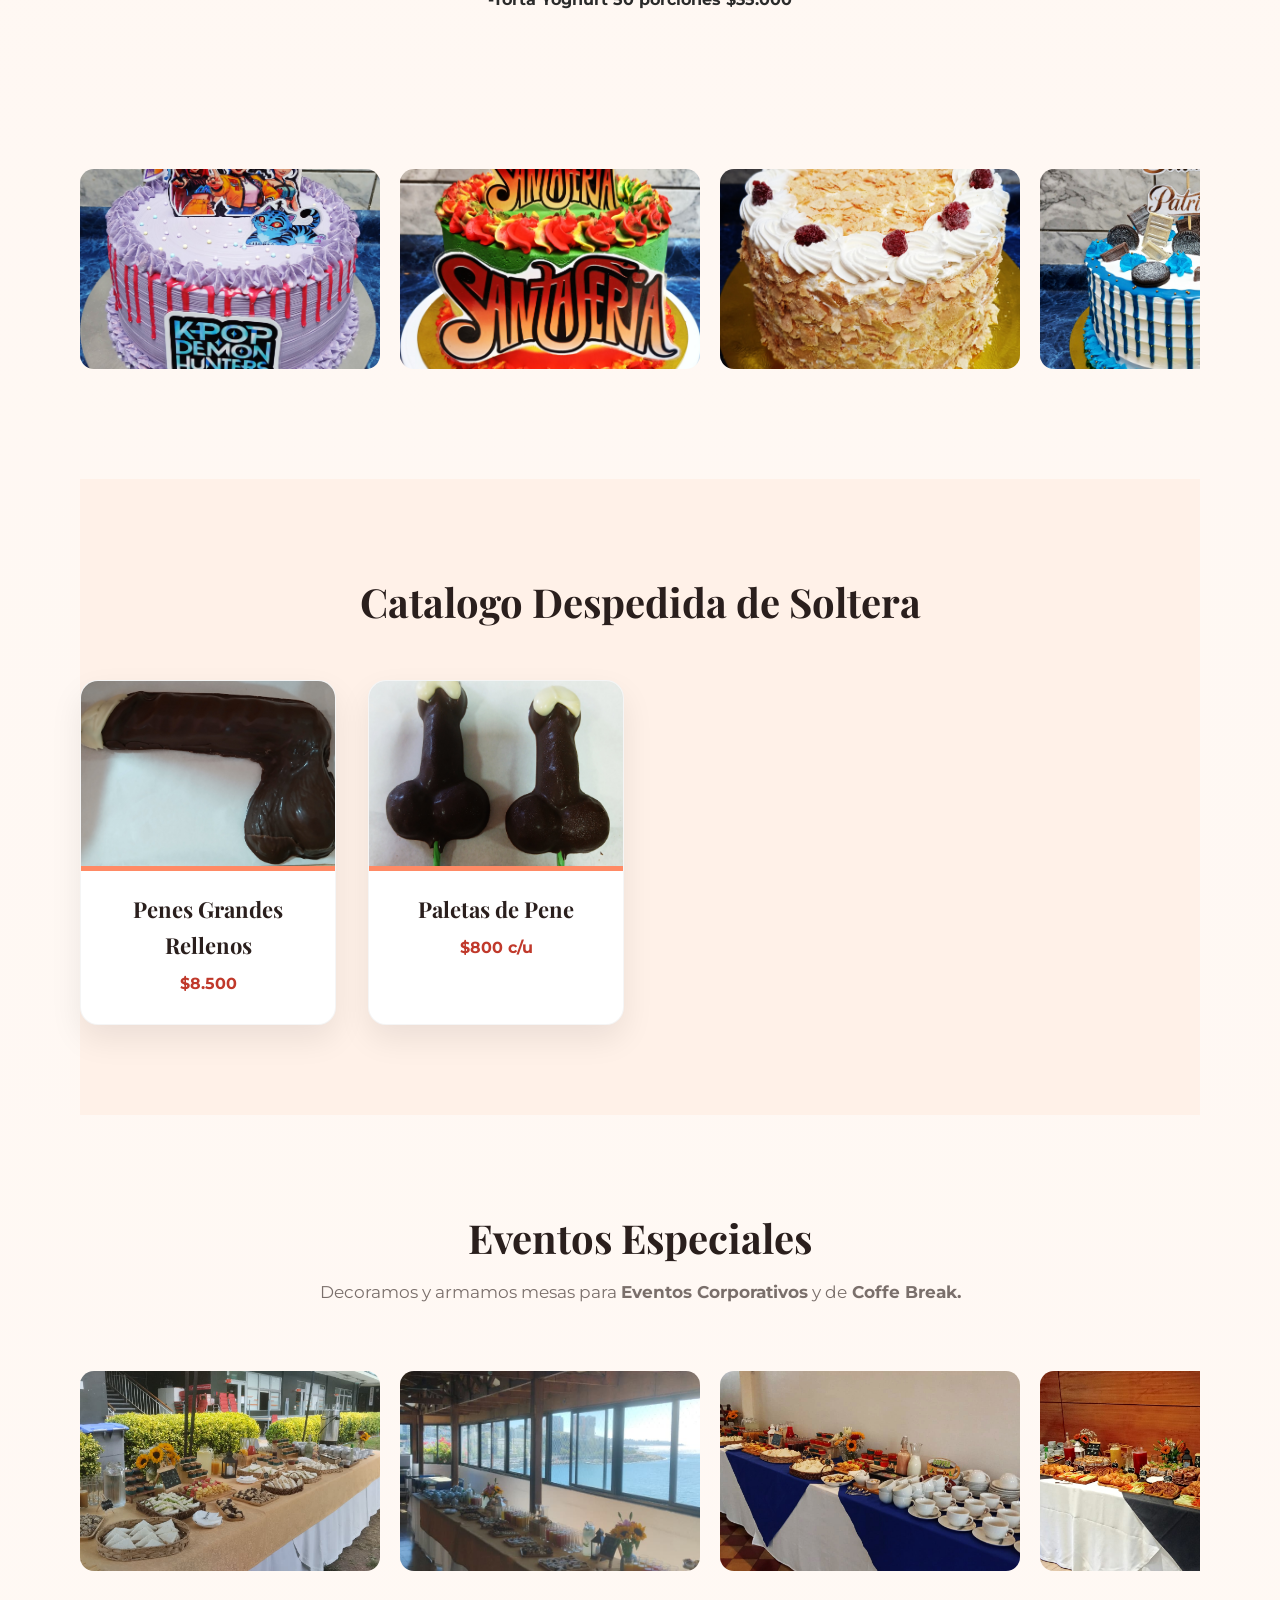
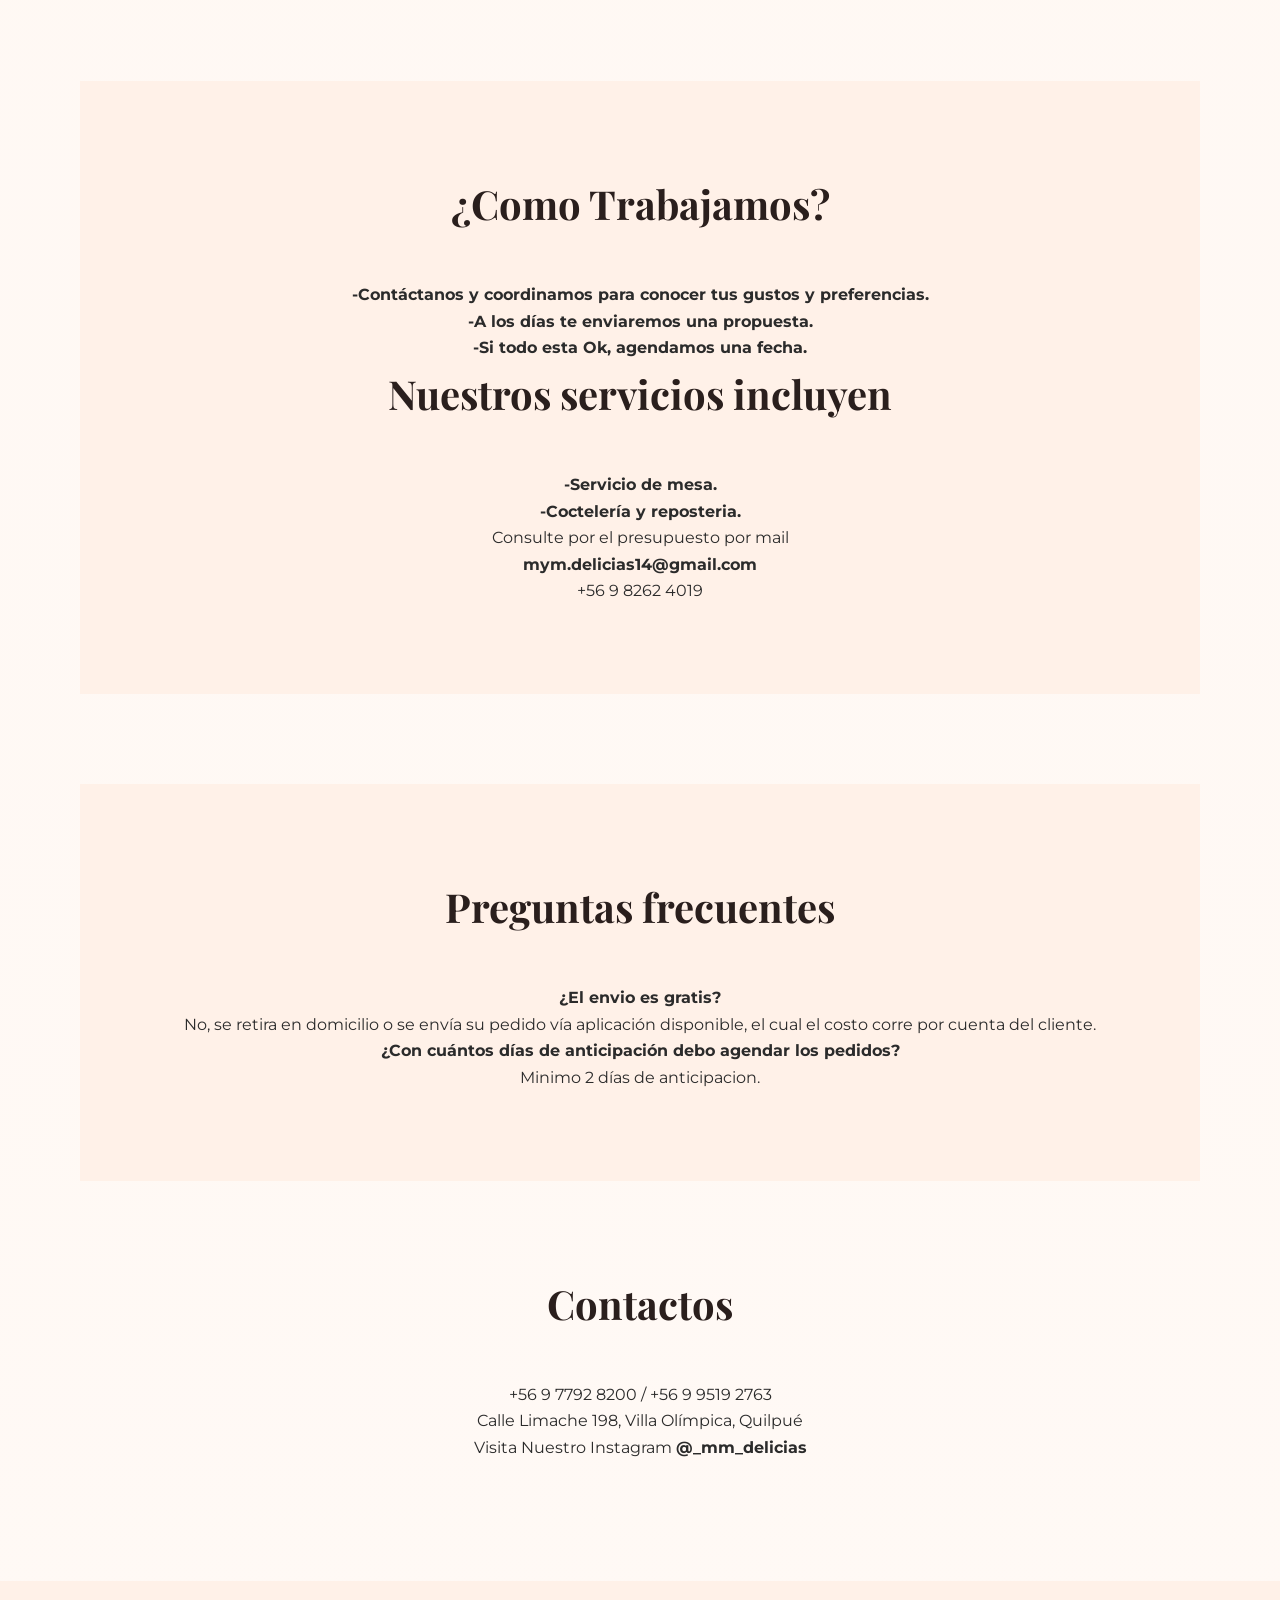
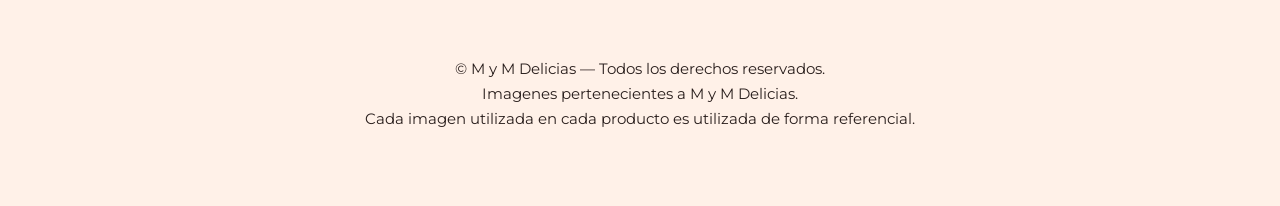
==== commit 4387ac25: "era" ====
--- a/index.html
+++ b/index.html
@@ -365,7 +365,7 @@
                         <p class="precio">100 x $34.000</p>
                     </article>
                     <article class="card">
-                        <img src="assets/Empanadas grandes.jpg" class="card-img" alt="Mini Pizza">
+                        <img src="assets/Empandasgrandes.jpg" class="card-img" alt="Mini Pizza">
                         <h4>Empanadas Grandes</h4>
                         <p class="precio">$2.000 x Unidad</p>
                     </article>
